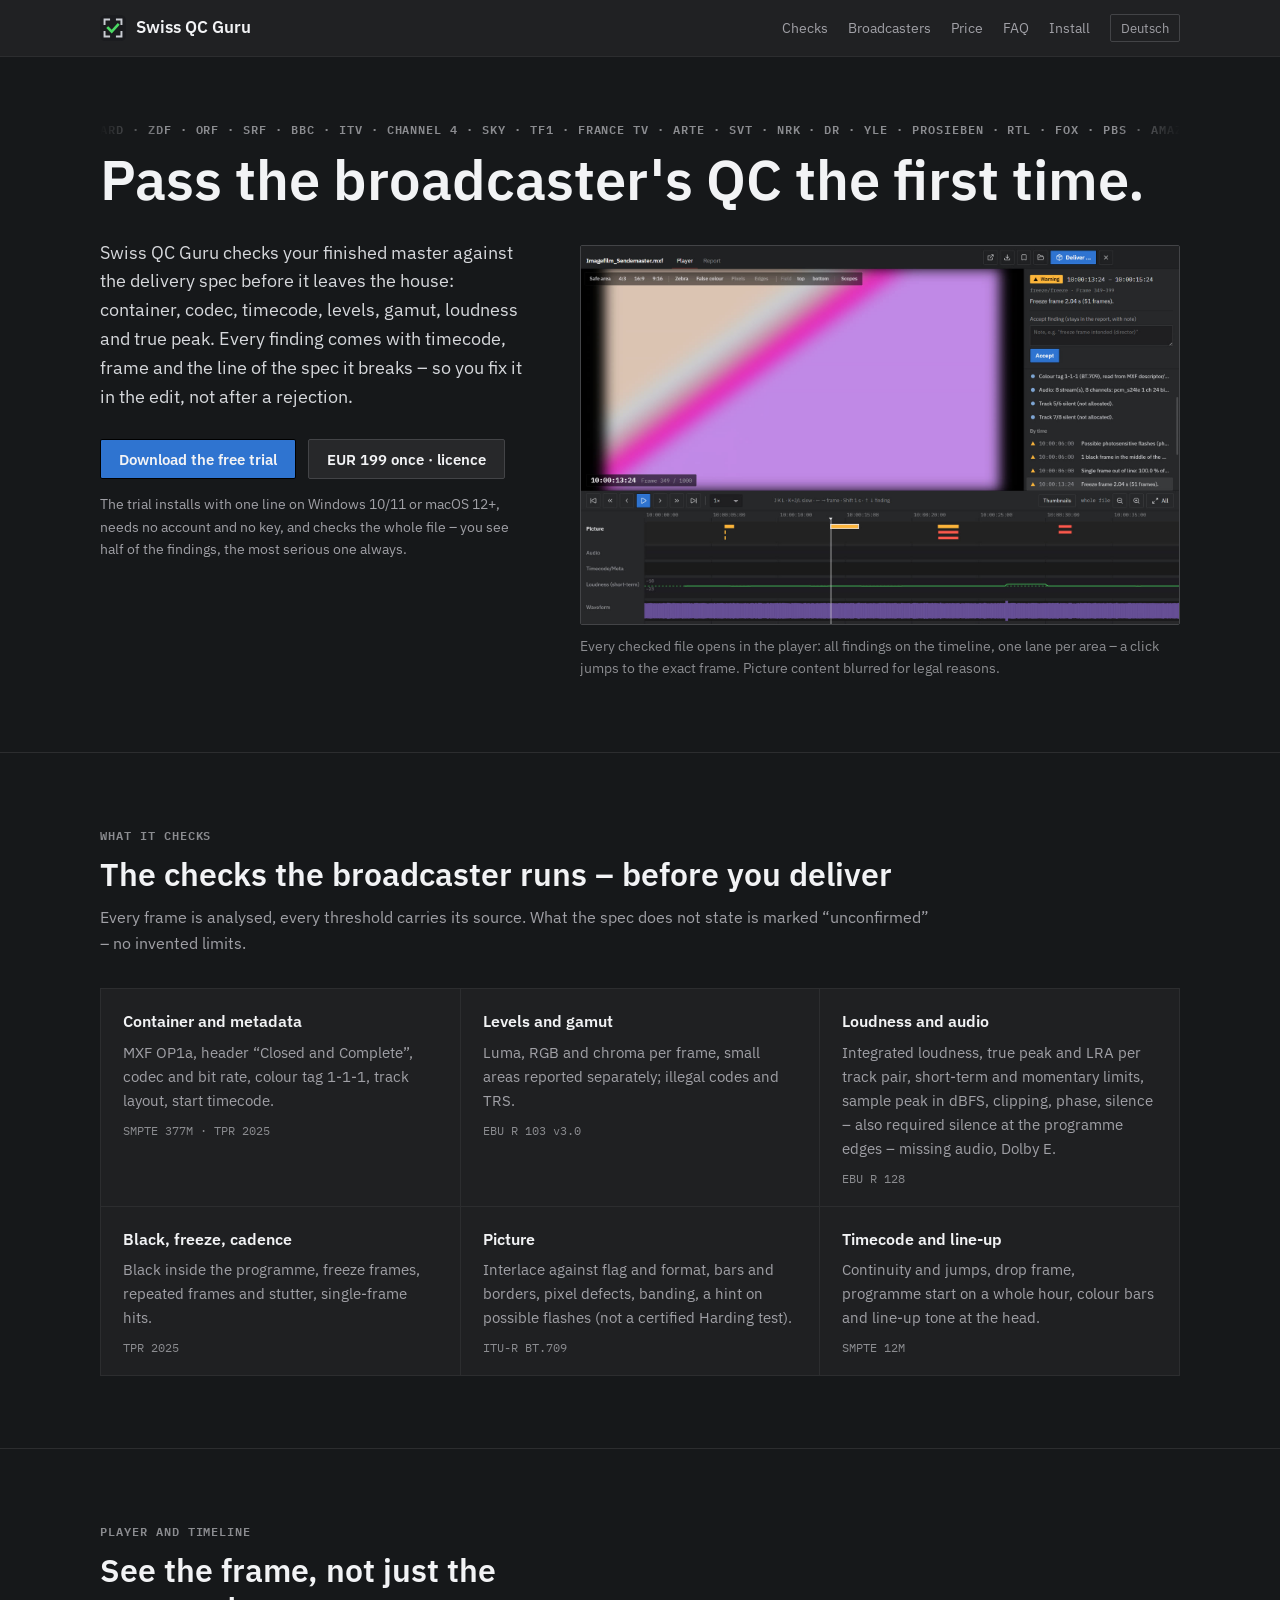
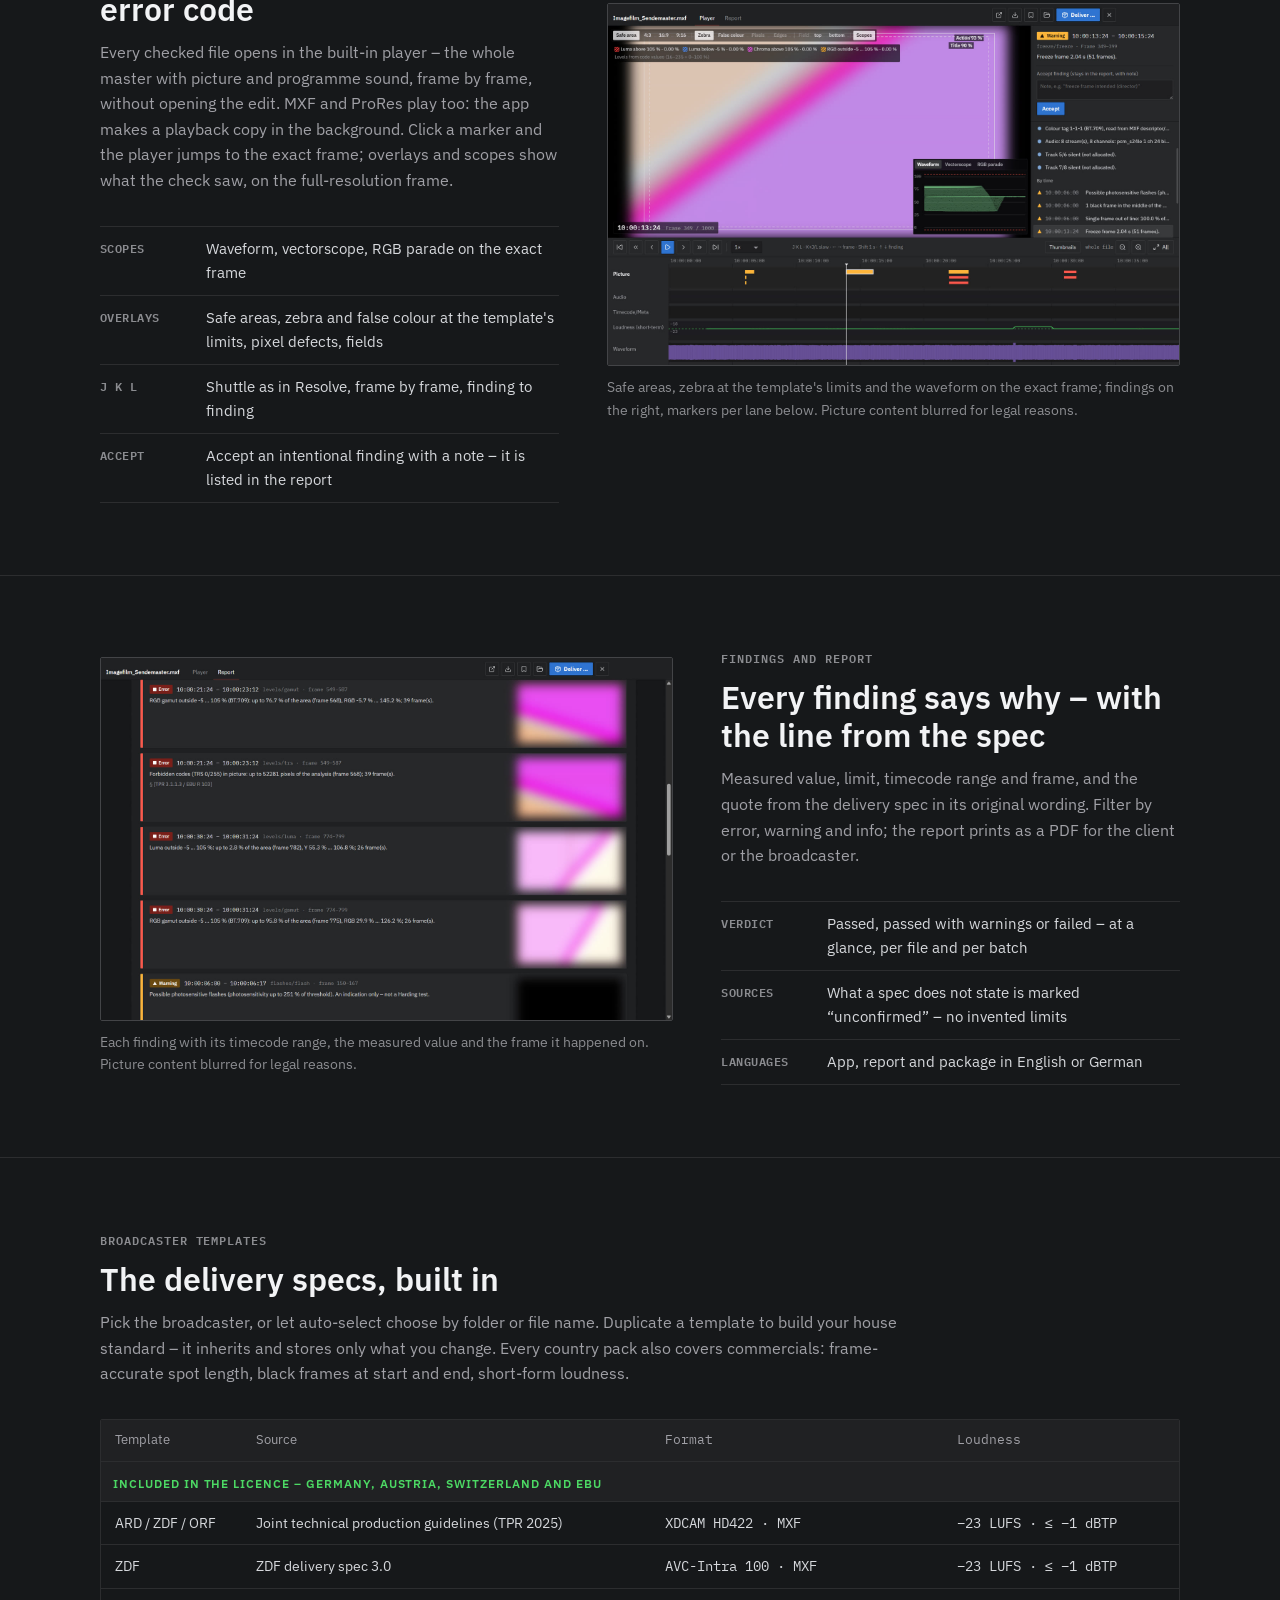
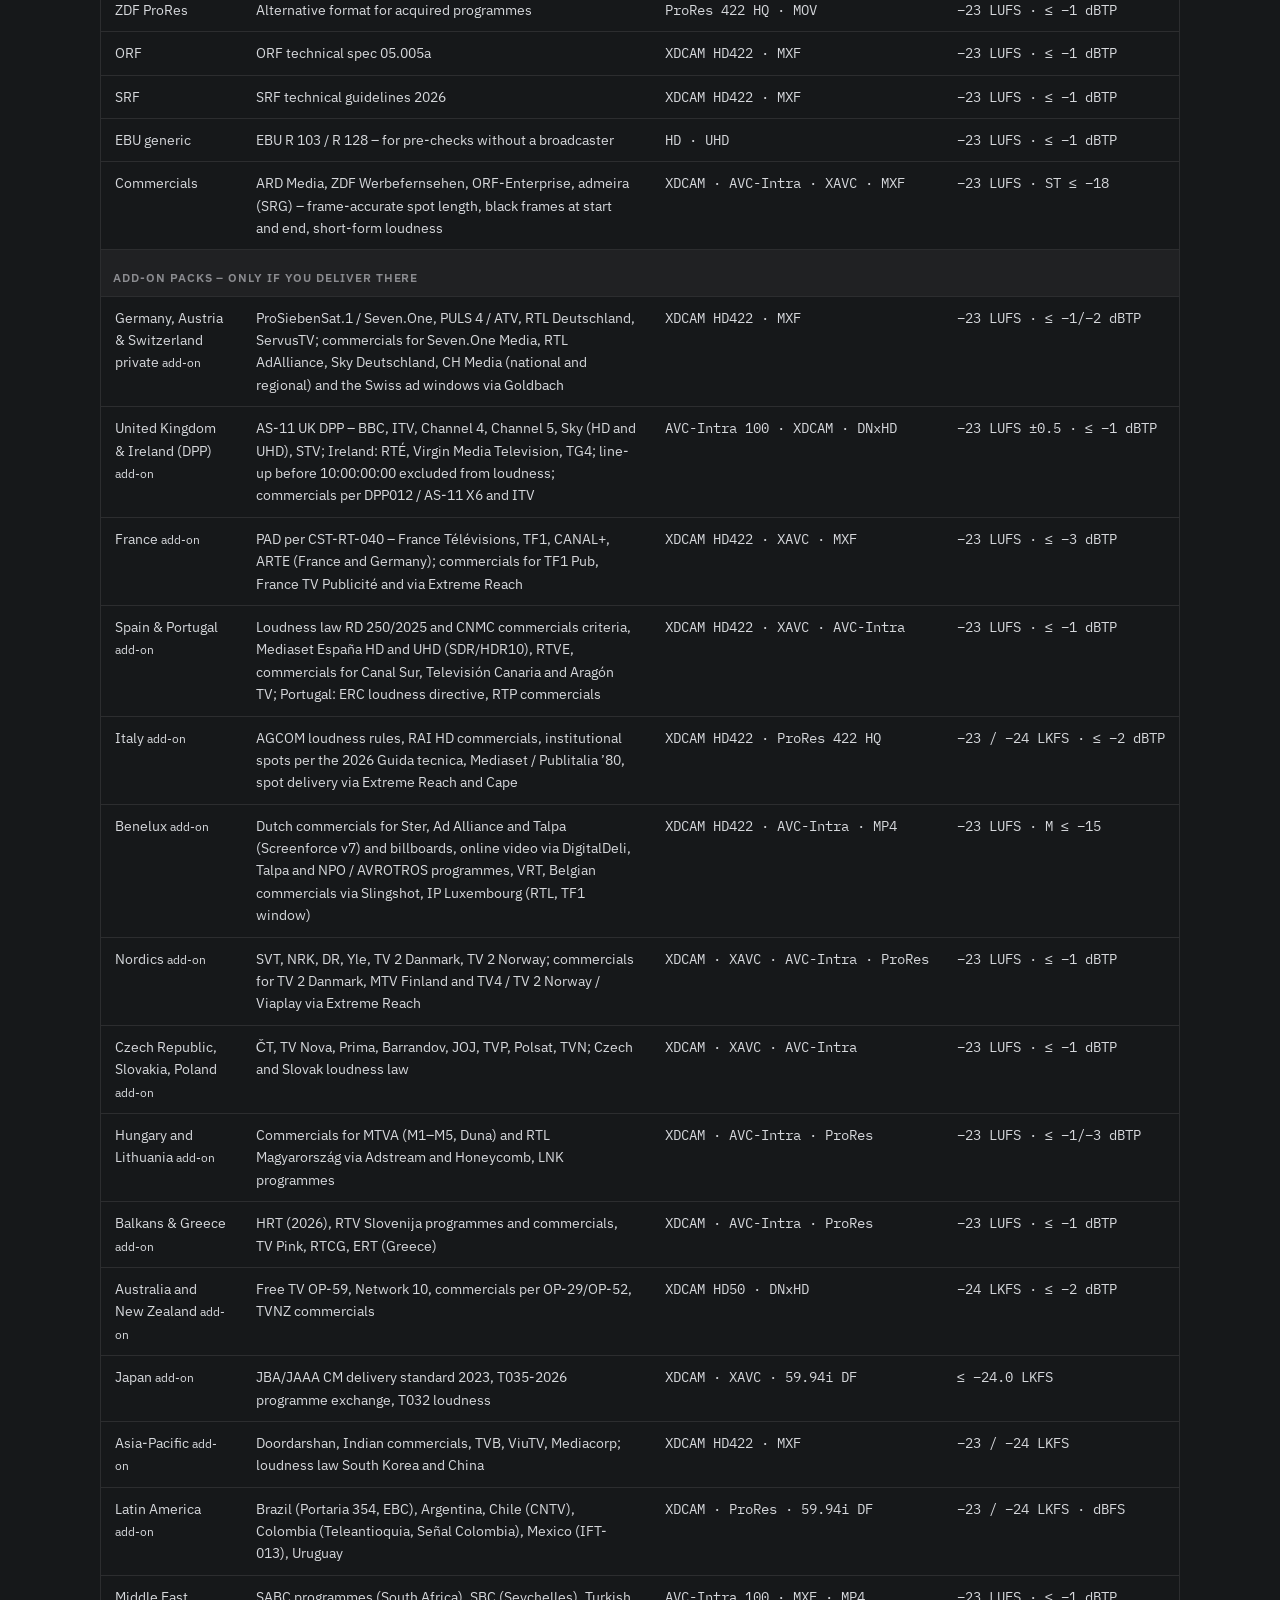
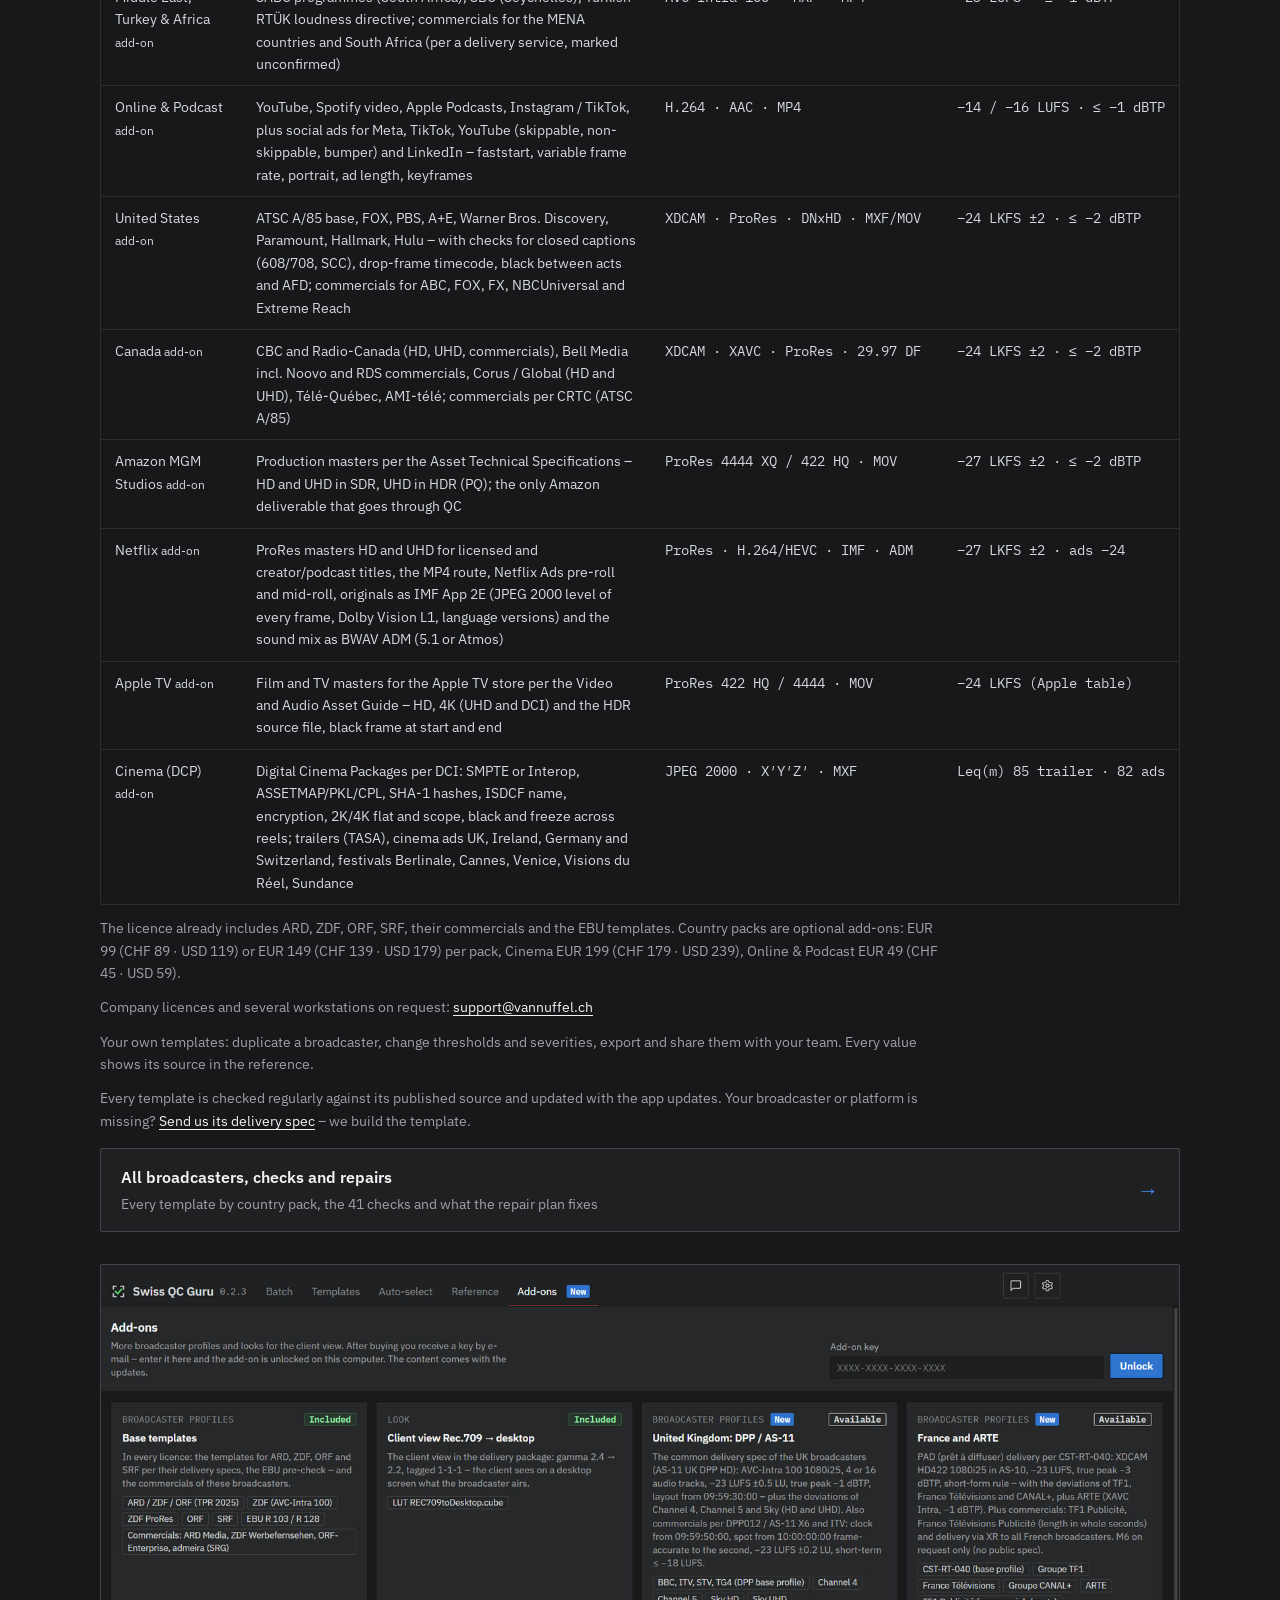
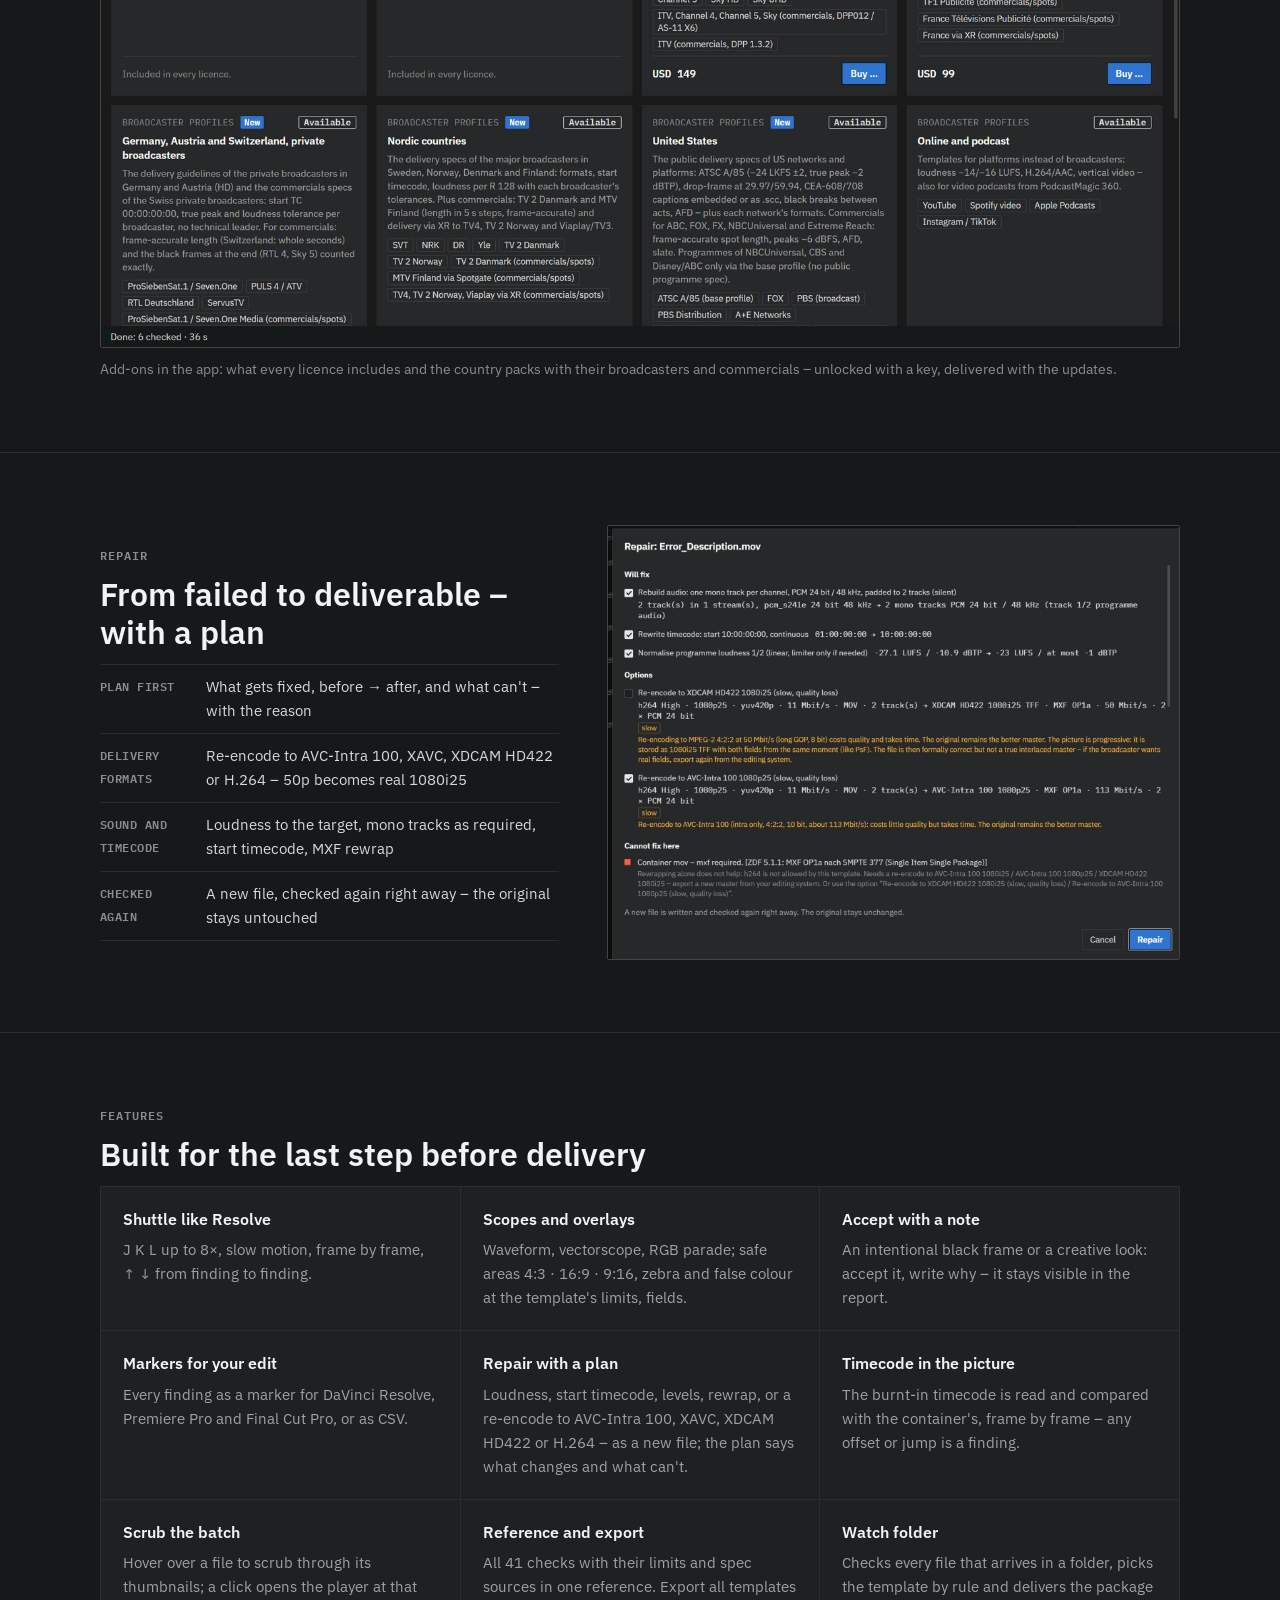
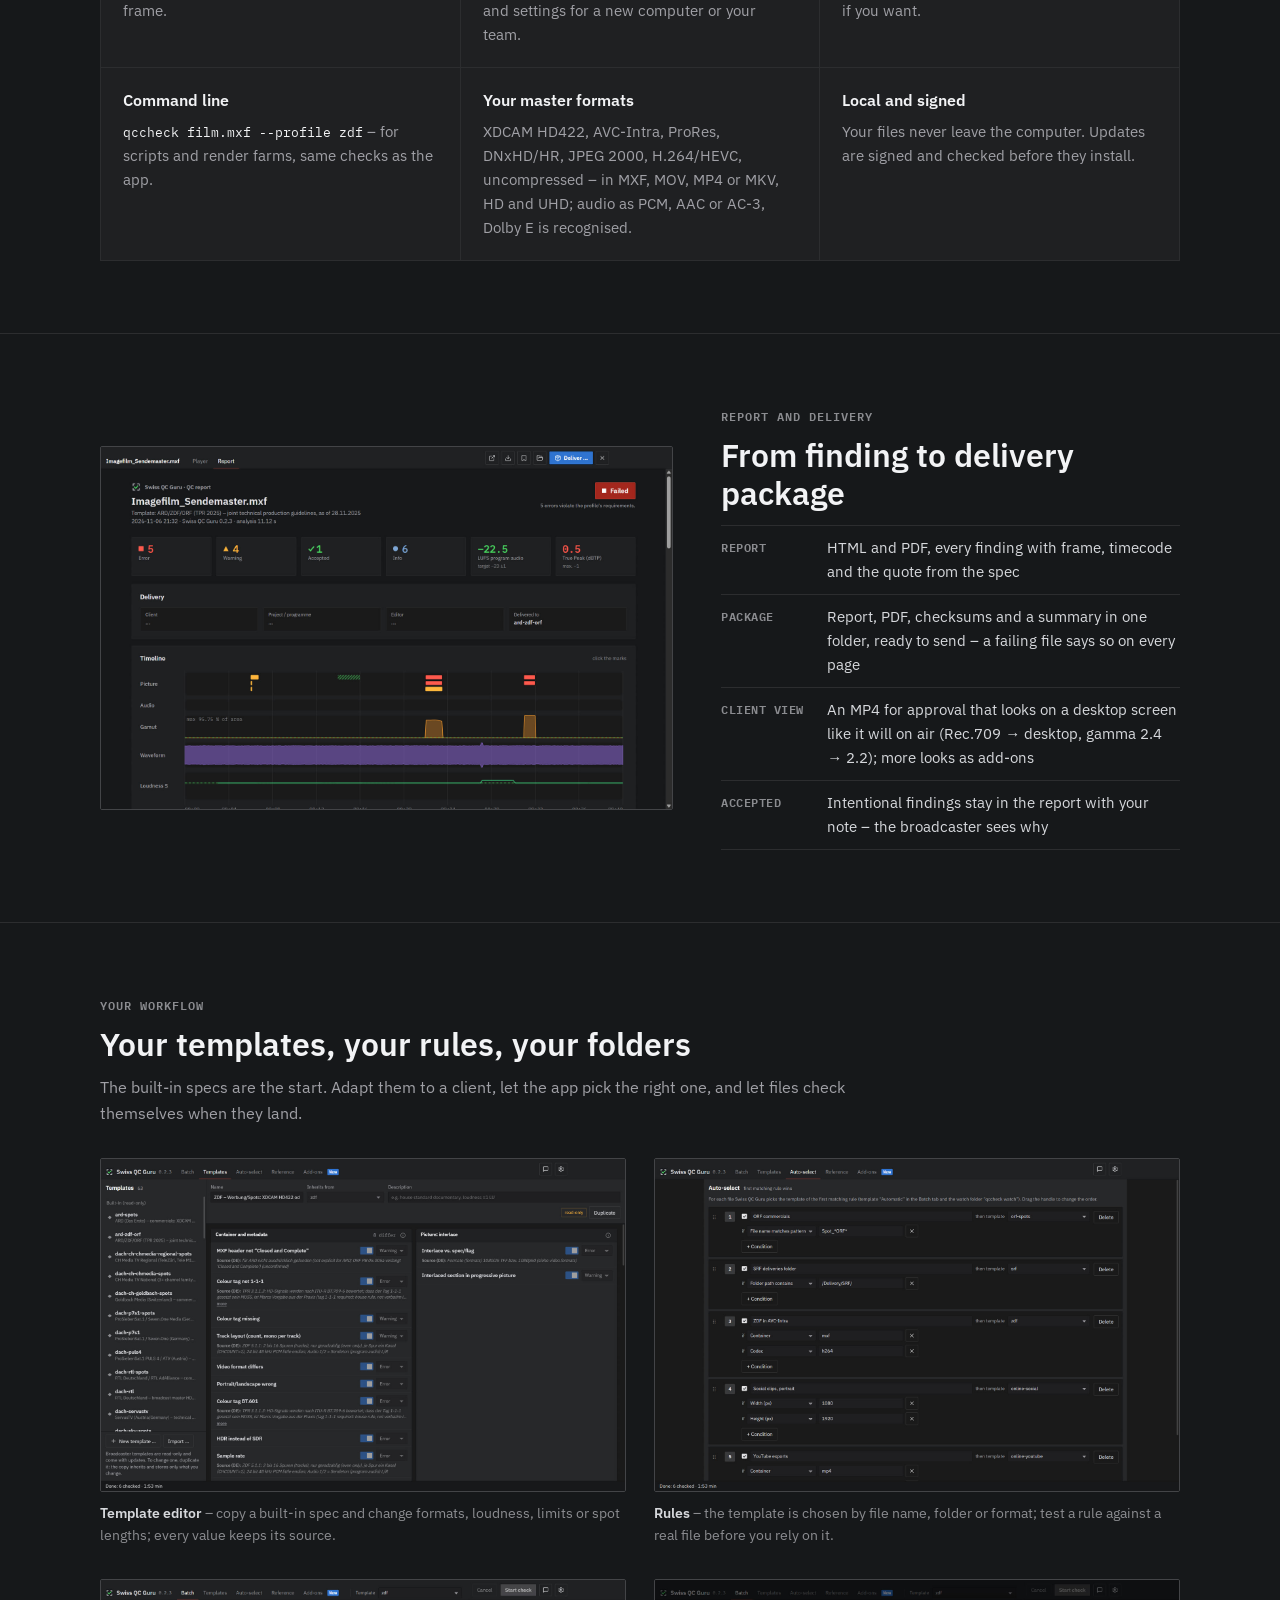
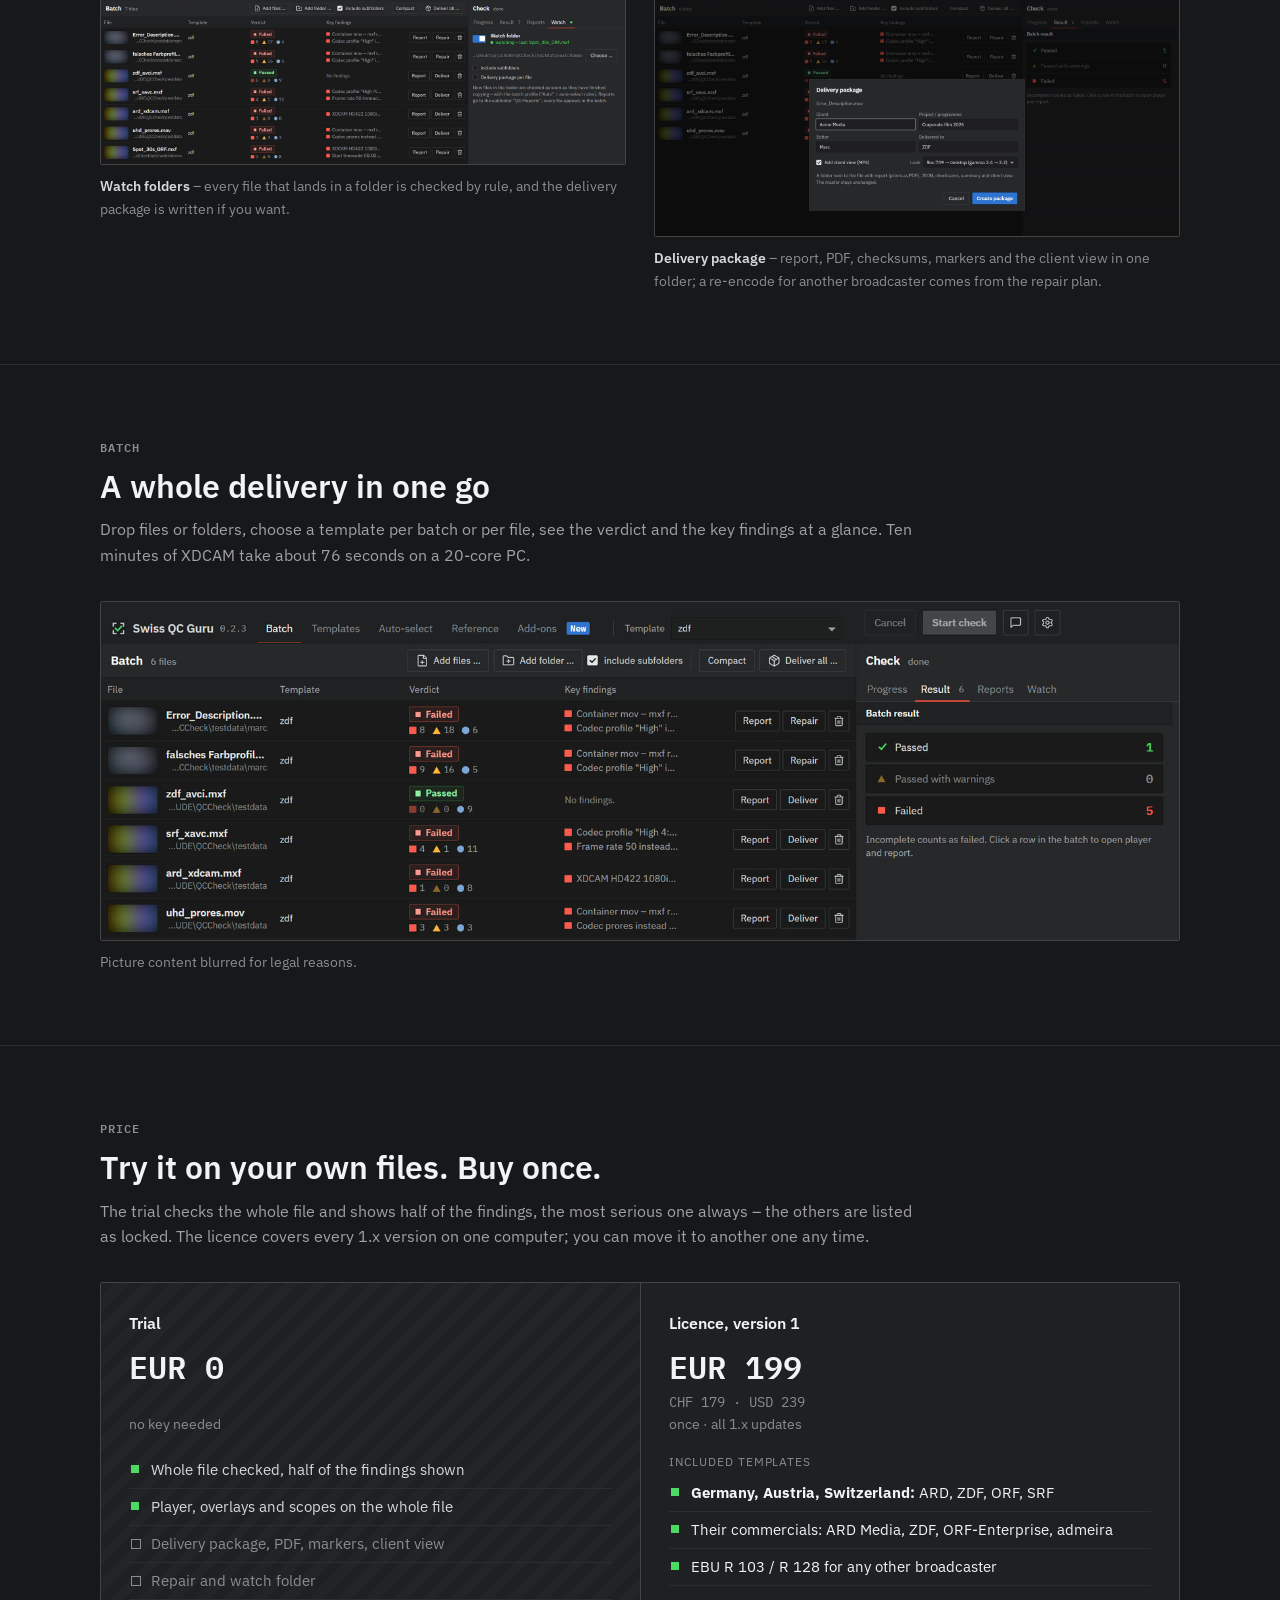
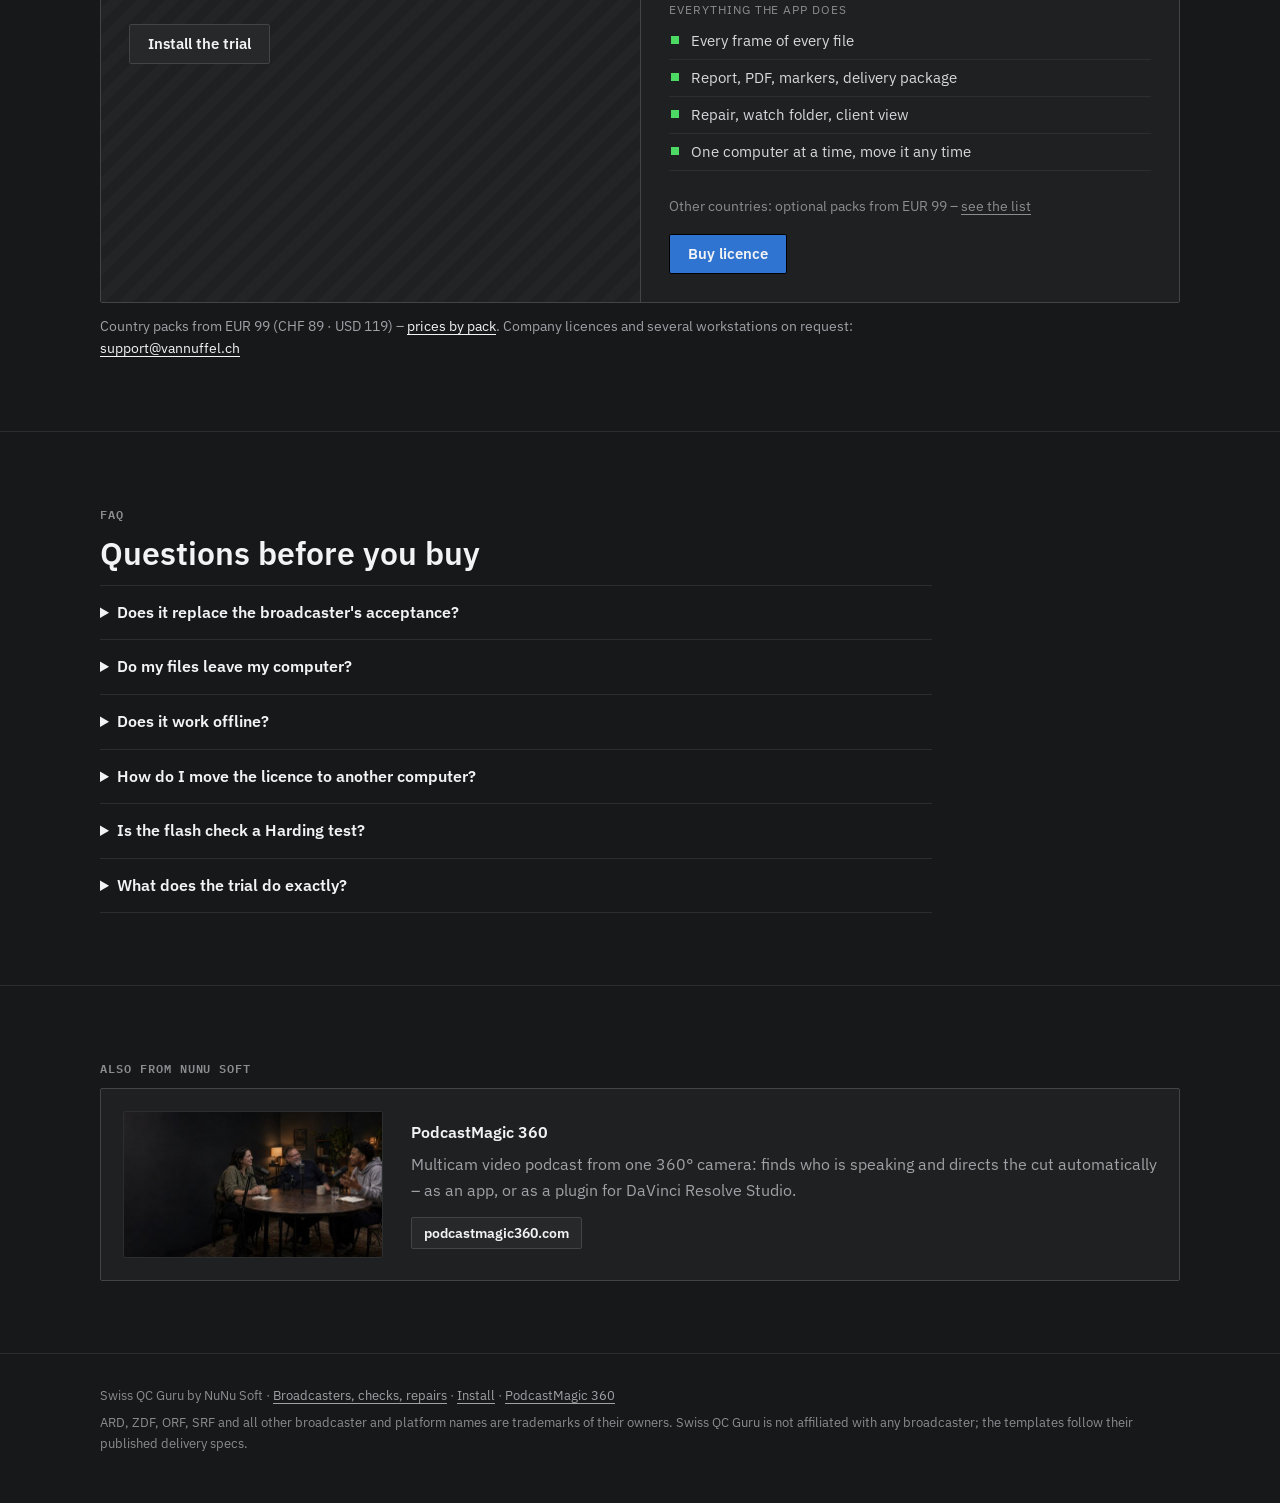
==== index.html @ f68c8827 "Complete vorerst von der Seite; Lizenz zeigt zuerst die inbegriffenen DACH-Vorlagen Co-Authored-By: " ====
<!doctype html>
<html lang="en" data-lang="en">
<head>
<meta charset="utf-8">
<meta name="viewport" content="width=device-width, initial-scale=1, viewport-fit=cover">
<title>Swiss QC Guru – broadcast QC before delivery to the broadcaster</title>
<meta name="description" content="Swiss QC Guru checks your transmission master or commercial against the broadcaster's delivery spec before you deliver – ARD, ZDF, ORF, SRF built in; packs for the UK and Ireland (AS-11 DPP), France, Spain and Portugal, Italy, Benelux, the Nordics, private broadcasters in Germany, Austria and Switzerland, Central and South-East Europe, Greece, the United States, Canada, Latin America, Australia/NZ, Japan, Asia-Pacific, the Middle East, Turkey and Africa, plus Amazon, Netflix, Apple TV and cinema DCPs (trailers, cinema ads, festivals). Every finding with timecode, frame and the line of the spec. Windows and Mac, EUR 199 once.">
<link rel="canonical" href="https://swissqcguru.com/">
<script type="application/ld+json">
{
  "@context": "https://schema.org",
  "@type": "SoftwareApplication",
  "name": "Swiss QC Guru",
  "url": "https://swissqcguru.com/",
  "downloadUrl": "https://swissqcguru.com/install.html",
  "image": "https://swissqcguru.com/img/app-player.jpg",
  "applicationCategory": "MultimediaApplication",
  "operatingSystem": "Windows 10, Windows 11, macOS 12 or later",
  "description": "File-based technical QC of a finished transmission master or commercial against the broadcaster's delivery spec (EBU R 103, EBU R 128, AS-11 UK DPP, CST-RT-040, ATSC A/85): loudness, true peak, levels and gamut, timecode, container and codec, black, freeze frames, flashes, captions. Every finding with timecode, frame and the line of the spec; repair plan and delivery package.",
  "featureList": ["Broadcaster templates for ARD, ZDF, ORF, SRF and EBU", "Country packs: United Kingdom and Ireland, France, Spain and Portugal, Italy, Benelux, Nordics, private broadcasters in Germany, Austria and Switzerland, Czech Republic/Slovakia/Poland, Hungary and Lithuania, Balkans and Greece, United States, Canada, Latin America, Australia and New Zealand, Japan, Asia-Pacific (India, Hong Kong, Singapore, South Korea, China), Middle East, Turkey and Africa", "Momentary loudness limit (400 ms), sample-peak limits in dBFS for specs without LUFS, asymmetric loudness window", "Programme start on a whole hour and drop-frame timecode (Japan), required silence at the programme edges","Cinema pack: Digital Cinema Packages per DCI (SMPTE/Interop, hashes, ISDCF name, encryption, JPEG 2000 of every frame, picture and sound), Leq(m) for trailers (TASA 85) and cinema ads (82), festivals Berlinale, Cannes, Venice, Visions du Réel, Sundance", "Streaming packs: Amazon MGM Studios production masters, Netflix (ProRes masters, MP4, Netflix Ads, IMF App 2E originals with Dolby Vision, BWAV ADM sound mixes for 5.1 and Atmos), Apple TV store (HD, 4K, HDR source with Dolby Vision sidecar)", "Language versions: audio track languages, IMF language CPLs, comparison of language versions in a batch", "5.1 loudness over the whole mix, Dolby Digital dialnorm check", "Online pack: YouTube, Spotify video, Apple Podcasts, Instagram / TikTok and social ads for Meta, TikTok, YouTube and LinkedIn", "Commercial and spot checks with frame-accurate length", "Check one file against several broadcasters at once: measured once, judged per template, result as a matrix with the main reasons; saved template groups; build a repaired version for each broadcaster that failed", "Player with waveform, vectorscope, safe areas and zebra", "Repair plan: loudness, timecode, levels, rewrap, missing colour tag, stereo downmix from 5.1, re-encode to AVC-Intra 100, XAVC, XDCAM HD422 or H.264", "Delivery package with report, PDF, checksums and client view", "Template editor, auto-select rules and watch folders", "Command line for scripts"],
  "inLanguage": ["en", "de"],
  "offers": { "@type": "Offer", "price": "199", "priceCurrency": "EUR", "description": "One-time licence for one computer at a time, all 1.x updates (also CHF 179 or USD 239); free trial without key" },
  "publisher": { "@type": "Organization", "name": "NuNu Soft", "address": { "@type": "PostalAddress", "addressLocality": "Zürich", "addressCountry": "CH" } }
}
</script>
<link rel="alternate" type="text/markdown" href="index.md" title="This page as Markdown">
<link rel="alternate" type="text/markdown" href="llms.txt" title="Swiss QC Guru for language models">
<meta property="og:site_name" content="Swiss QC Guru">
<meta property="og:title" content="Swiss QC Guru – broadcast QC before delivery">
<meta property="og:description" content="Pass the broadcaster's QC the first time: loudness, true peak, levels, gamut, timecode, container – checked against the spec, with timecode and frame.">
<meta property="og:image" content="https://swissqcguru.com/img/app-player.jpg">
<link rel="icon" href="data:image/svg+xml,%3Csvg xmlns='http://www.w3.org/2000/svg' viewBox='0 0 40 40'%3E%3Crect width='40' height='40' rx='8' fill='%231b1c1f'/%3E%3Cg fill='none' stroke='%23c9ccd2' stroke-width='3'%3E%3Cpath d='M7 14V7h7M26 7h7v7M33 26v7h-7M14 33H7v-7'/%3E%3C/g%3E%3Cpath d='M12.5 20 18 25.5 27.5 15' fill='none' stroke='%234cd964' stroke-width='4'/%3E%3C/svg%3E">
<link rel="preload" href="fonts/IBMPlexSans-Var-latin.woff2" as="font" type="font/woff2" crossorigin>
<link rel="stylesheet" href="guru.css?v=14">
</head>
<body>

<header class="top">
  <div class="wrap">
    <a class="brand" href="#top">
      <svg viewBox="0 0 40 40" aria-hidden="true"><rect width="40" height="40" rx="8" fill="#1b1c1f"/><g fill="none" stroke="#c9ccd2" stroke-width="3" stroke-linecap="square"><path d="M7 14V7h7"/><path d="M26 7h7v7"/><path d="M33 26v7h-7"/><path d="M14 33H7v-7"/></g><path d="M12.5 20 18 25.5 27.5 15" fill="none" stroke="#4cd964" stroke-width="4" stroke-linecap="square"/></svg>
      Swiss QC Guru
    </a>
    <nav aria-label="On this page">
      <a class="hide-s" href="#checks"><span lang="en">Checks</span><span lang="de">Prüfungen</span></a>
      <a class="m" href="broadcasters.html"><span lang="en">Broadcasters</span><span lang="de">Sender</span></a>
      <a href="#price"><span lang="en">Price</span><span lang="de">Preis</span></a>
      <a class="hide-s" href="#faq">FAQ</a>
      <a class="m" href="install.html"><span lang="en">Install</span><span lang="de">Installieren</span></a>
      <button class="lang-switch" type="button" data-lang-switch>Deutsch</button>
    </nav>
  </div>
</header>

<main id="top">

<section class="hero">
  <div class="wrap hero-head">
    <p class="eyebrow hero-senders"><span class="ticker"><span class="ticker-run">ARD · ZDF · ORF · SRF · BBC · ITV · Channel 4 · Sky · TF1 · France TV · ARTE · SVT · NRK · DR · Yle · ProSieben · RTL · FOX · PBS · Amazon · Netflix · Apple TV · Netflix IMF · Cinema DCP · ČT · TVP · HRT · Network 10 · TVNZ · Japan · TVB · Doordarshan · EBC · RTVE · RAI · NPO · VRT · RTÉ · CBC · SABC · </span><span class="ticker-run" aria-hidden="true">ARD · ZDF · ORF · SRF · BBC · ITV · Channel 4 · Sky · TF1 · France TV · ARTE · SVT · NRK · DR · Yle · ProSieben · RTL · FOX · PBS · Amazon · Netflix · Apple TV · Netflix IMF · Cinema DCP · ČT · TVP · HRT · Network 10 · TVNZ · Japan · TVB · Doordarshan · EBC · RTVE · RAI · NPO · VRT · RTÉ · CBC · SABC · </span></span></p>
    <h1><span lang="en">Pass the broadcaster's QC the first time.</span><span lang="de">Durch die Sender-QC beim ersten Mal.</span></h1>
  </div>
  <div class="wrap hero-grid hero-player">
    <div class="hero-text">
      <p class="lead">
        <span lang="en">Swiss QC Guru checks your finished master against the delivery spec before it leaves the house: container, codec, timecode, levels, gamut, loudness and true peak. Every finding comes with timecode, frame and the line of the spec it breaks – so you fix it in the edit, not after a rejection.</span>
        <span lang="de">Swiss QC Guru prüft den fertigen Sendemaster gegen das Pflichtenheft, bevor er das Haus verlässt: Container, Codec, Timecode, Pegel, Gamut, Lautheit und True Peak. Jeder Befund kommt mit Timecode, Bild und der Stelle im Pflichtenheft – Sie korrigieren im Schnitt, nicht nach einer Rückweisung.</span>
      </p>
      <div class="actions">
        <a class="btn go" href="install.html"><span lang="en">Download the free trial</span><span lang="de">Kostenlose Demo laden</span></a>
        <a class="btn" href="#price"><span lang="en">EUR 199 once · licence</span><span lang="de">EUR 199 einmalig · Lizenz</span></a>
      </div>
      <p class="trial-note"><span lang="en">The trial installs with one line on Windows 10/11 or macOS 12+, needs no account and no key, and checks the whole file – you see half of the findings, the most serious one always.</span><span lang="de">Die Demo installiert sich mit einer Zeile unter Windows 10/11 oder macOS 12+, braucht kein Konto und keinen Schlüssel und prüft die ganze Datei – Sie sehen die Hälfte der Befunde, den schwersten immer.</span></p>
    </div>
    <figure class="hero-shot">
      <img class="shot" src="img/app-player.jpg?v=2" width="1600" height="1012" fetchpriority="high" alt="The player with all findings of a file: the open finding with its timecode range on the right, every finding listed by time below it, and the timeline with markers per lane for picture, audio and timecode, loudness and waveform">
      <figcaption class="shot-cap"><span lang="en">Every checked file opens in the player: all findings on the timeline, one lane per area – a click jumps to the exact frame. Picture content blurred for legal reasons.</span><span lang="de">Jede geprüfte Datei öffnet sich im Player: alle Befunde auf der Zeitleiste, eine Spur je Bereich – ein Klick springt aufs genaue Bild. Bildinhalt aus rechtlichen Gründen unkenntlich gemacht.</span></figcaption>
    </figure>
  </div>
</section>

<section id="checks">
  <div class="wrap">
    <p class="eyebrow"><span lang="en">What it checks</span><span lang="de">Was geprüft wird</span></p>
    <h2><span lang="en">The checks the broadcaster runs – before you deliver</span><span lang="de">Die Prüfungen des Senders – vor der Abgabe</span></h2>
    <p class="sub"><span lang="en">Every frame is analysed, every threshold carries its source. What the spec does not state is marked “unconfirmed” – no invented limits.</span><span lang="de">Jedes Bild wird analysiert, jede Schwelle trägt ihre Quelle. Was das Pflichtenheft nicht nennt, ist als „unbestätigt“ markiert – keine erfundenen Grenzwerte.</span></p>
    <div class="grid">
      <div class="cell"><h3><span lang="en">Container and metadata</span><span lang="de">Container und Metadaten</span></h3><p><span lang="en">MXF OP1a, header “Closed and Complete”, codec and bit rate, colour tag 1-1-1, track layout, start timecode.</span><span lang="de">MXF OP1a, Header „Closed and Complete“, Codec und Bitrate, Farbtag 1-1-1, Spurbelegung, Start-Timecode.</span></p><span class="std">SMPTE 377M · TPR 2025</span></div>
      <div class="cell"><h3><span lang="en">Levels and gamut</span><span lang="de">Pegel und Gamut</span></h3><p><span lang="en">Luma, RGB and chroma per frame, small areas reported separately; illegal codes and TRS.</span><span lang="de">Luma, RGB und Chroma je Bild, kleine Flächen getrennt gemeldet; verbotene Codes und TRS.</span></p><span class="std">EBU R 103 v3.0</span></div>
      <div class="cell"><h3><span lang="en">Loudness and audio</span><span lang="de">Lautheit und Ton</span></h3><p><span lang="en">Integrated loudness, true peak and LRA per track pair, short-term and momentary limits, sample peak in dBFS, clipping, phase, silence – also required silence at the programme edges – missing audio, Dolby E.</span><span lang="de">Integrierte Lautheit, True Peak und LRA je Spurpaar, Grenzen für Short-Term und Momentary, Sample-Peak in dBFS, Clipping, Phase, Stille – auch verlangte Stille am Programmrand –, fehlender Ton, Dolby E.</span></p><span class="std">EBU R 128</span></div>
      <div class="cell"><h3><span lang="en">Black, freeze, cadence</span><span lang="de">Schwarz, Standbild, Kadenz</span></h3><p><span lang="en">Black inside the programme, freeze frames, repeated frames and stutter, single-frame hits.</span><span lang="de">Schwarz im Programm, Standbilder, doppelte Bilder und Ruckeln, Einzelbild-Treffer.</span></p><span class="std">TPR 2025</span></div>
      <div class="cell"><h3><span lang="en">Picture</span><span lang="de">Bild</span></h3><p><span lang="en">Interlace against flag and format, bars and borders, pixel defects, banding, a hint on possible flashes (not a certified Harding test).</span><span lang="de">Halbbilder gegen Markierung und Format, Balken und Ränder, Pixelfehler, Banding, ein Hinweis auf mögliche Blitze (kein zertifizierter Harding-Test).</span></p><span class="std">ITU-R BT.709</span></div>
      <div class="cell"><h3><span lang="en">Timecode and line-up</span><span lang="de">Timecode und Vorspann</span></h3><p><span lang="en">Continuity and jumps, drop frame, programme start on a whole hour, colour bars and line-up tone at the head.</span><span lang="de">Kontinuität und Sprünge, Drop-Frame, Programmbeginn auf voller Stunde, Farbbalken und Messton am Anfang.</span></p><span class="std">SMPTE 12M</span></div>
    </div>
  </div>
</section>

<section id="player">
  <div class="wrap split">
    <div>
      <p class="eyebrow"><span lang="en">Player and timeline</span><span lang="de">Player und Zeitleiste</span></p>
      <h2><span lang="en">See the frame, not just the error code</span><span lang="de">Das Bild sehen, nicht nur die Fehlermeldung</span></h2>
      <p class="sub"><span lang="en">Every checked file opens in the built-in player – the whole master with picture and programme sound, frame by frame, without opening the edit. MXF and ProRes play too: the app makes a playback copy in the background. Click a marker and the player jumps to the exact frame; overlays and scopes show what the check saw, on the full-resolution frame.</span><span lang="de">Jede geprüfte Datei öffnet sich im eingebauten Player – der ganze Master mit Bild und Sendeton, Bild für Bild, ohne den Schnitt zu öffnen. Auch MXF und ProRes: die App legt im Hintergrund eine Abspielfassung an. Klick auf eine Marke, und der Player springt aufs genaue Bild; Einblendungen und Scopes zeigen, was die Prüfung gesehen hat, am Bild in voller Auflösung.</span></p>
      <ul class="list">
        <li><b><span lang="en">Scopes</span><span lang="de">Scopes</span></b><span><span lang="en">Waveform, vectorscope, RGB parade on the exact frame</span><span lang="de">Waveform, Vektorskop, RGB-Parade am genauen Bild</span></span></li>
        <li><b><span lang="en">Overlays</span><span lang="de">Overlays</span></b><span><span lang="en">Safe areas, zebra and false colour at the template's limits, pixel defects, fields</span><span lang="de">Safe Areas, Zebra und Falschfarben an den Grenzen der Vorlage, Pixelfehler, Halbbilder</span></span></li>
        <li><b>J K L</b><span><span lang="en">Shuttle as in Resolve, frame by frame, finding to finding</span><span lang="de">Shuttle wie in Resolve, Bild für Bild, von Befund zu Befund</span></span></li>
        <li><b><span lang="en">Accept</span><span lang="de">Akzeptieren</span></b><span><span lang="en">Accept an intentional finding with a note – it is listed in the report</span><span lang="de">Einen gewollten Befund mit Notiz akzeptieren – er steht im Bericht</span></span></li>
      </ul>
    </div>
    <figure>
      <img class="shot" src="img/app-scopes.jpg?v=2" width="1600" height="1012" loading="lazy" alt="Player with safe areas, zebra and waveform scope over the picture, the freeze-frame finding on the right and the timeline below with single markers for the black frame, the freeze, gamut and luma">
      <figcaption class="shot-cap"><span lang="en">Safe areas, zebra at the template's limits and the waveform on the exact frame; findings on the right, markers per lane below. Picture content blurred for legal reasons.</span><span lang="de">Safe Areas, Zebra an den Grenzen der Vorlage und die Waveform am genauen Bild; Befunde rechts, Marken je Spur darunter. Bildinhalt aus rechtlichen Gründen unkenntlich gemacht.</span></figcaption>
    </figure>
  </div>
</section>

<section id="findings">
  <div class="wrap split flip">
    <figure>
      <img class="shot" src="img/app-findings.jpg?v=2" width="1600" height="1012" loading="lazy" alt="Findings in the QC report, each with severity, timecode range, check, frame numbers, the measured value and the frame it happened on">
      <figcaption class="shot-cap"><span lang="en">Each finding with its timecode range, the measured value and the frame it happened on. Picture content blurred for legal reasons.</span><span lang="de">Jeder Befund mit Timecode-Bereich, gemessenem Wert und dem Bild, an dem er auftritt. Bildinhalt aus rechtlichen Gründen unkenntlich gemacht.</span></figcaption>
    </figure>
    <div>
      <p class="eyebrow"><span lang="en">Findings and report</span><span lang="de">Befunde und Bericht</span></p>
      <h2><span lang="en">Every finding says why – with the line from the spec</span><span lang="de">Jeder Befund sagt warum – mit der Stelle im Pflichtenheft</span></h2>
      <p class="sub"><span lang="en">Measured value, limit, timecode range and frame, and the quote from the delivery spec in its original wording. Filter by error, warning and info; the report prints as a PDF for the client or the broadcaster.</span><span lang="de">Messwert, Grenze, Timecode-Bereich und Bild, dazu das Zitat aus dem Pflichtenheft im Wortlaut. Nach Fehler, Warnung und Info filtern; der Bericht druckt als PDF für Kunde oder Sender.</span></p>
      <ul class="list">
        <li><b><span lang="en">Verdict</span><span lang="de">Urteil</span></b><span><span lang="en">Passed, passed with warnings or failed – at a glance, per file and per batch</span><span lang="de">Bestanden, mit Warnungen oder durchgefallen – auf einen Blick, je Datei und je Stapel</span></span></li>
        <li><b><span lang="en">Sources</span><span lang="de">Quellen</span></b><span><span lang="en">What a spec does not state is marked “unconfirmed” – no invented limits</span><span lang="de">Was ein Pflichtenheft nicht nennt, steht als „unbestätigt“ – keine erfundenen Grenzwerte</span></span></li>
        <li><b><span lang="en">Languages</span><span lang="de">Sprachen</span></b><span><span lang="en">App, report and package in English or German</span><span lang="de">App, Bericht und Paket auf Englisch oder Deutsch</span></span></li>
      </ul>
    </div>
  </div>
</section>

<section id="profiles">
  <div class="wrap">
    <p class="eyebrow"><span lang="en">Broadcaster templates</span><span lang="de">Sender-Vorlagen</span></p>
    <h2><span lang="en">The delivery specs, built in</span><span lang="de">Die Pflichtenhefte, eingebaut</span></h2>
    <p class="sub"><span lang="en">Pick the broadcaster, or let auto-select choose by folder or file name. Duplicate a template to build your house standard – it inherits and stores only what you change. Every country pack also covers commercials: frame-accurate spot length, black frames at start and end, short-form loudness.</span><span lang="de">Sender wählen oder die Auto-Auswahl nach Ordner oder Dateiname entscheiden lassen. Eine Vorlage duplizieren ergibt den Hausstandard – sie erbt und speichert nur, was Sie ändern. Jedes Länderpaket deckt auch Werbung ab: Spotlänge framegenau, Schwarzbilder am Anfang und Ende, Kurzform-Lautheit.</span></p>
    <div class="table-wrap">
      <table>
        <thead><tr><th><span lang="en">Template</span><span lang="de">Vorlage</span></th><th><span lang="en">Source</span><span lang="de">Quelle</span></th><th class="mono"><span lang="en">Format</span><span lang="de">Format</span></th><th class="mono"><span lang="en">Loudness</span><span lang="de">Lautheit</span></th></tr></thead>
        <tbody>
          <tr class="group inc"><th colspan="4"><span lang="en">Included in the licence – Germany, Austria, Switzerland and EBU</span><span lang="de">In der Lizenz inbegriffen – Deutschland, Österreich, Schweiz und EBU</span></th></tr>
          <tr><td>ARD / ZDF / ORF</td><td><span lang="en">Joint technical production guidelines (TPR 2025)</span><span lang="de">Gemeinsame Technische Produktionsrichtlinien (TPR 2025)</span></td><td class="mono">XDCAM HD422 · MXF</td><td class="mono">−23 LUFS · ≤ −1 dBTP</td></tr>
          <tr><td>ZDF</td><td><span lang="en">ZDF delivery spec 3.0</span><span lang="de">ZDF-Pflichtenheft 3.0</span></td><td class="mono">AVC-Intra 100 · MXF</td><td class="mono">−23 LUFS · ≤ −1 dBTP</td></tr>
          <tr><td>ZDF ProRes</td><td><span lang="en">Alternative format for acquired programmes</span><span lang="de">Alternativformat für Kaufproduktionen</span></td><td class="mono">ProRes 422 HQ · MOV</td><td class="mono">−23 LUFS · ≤ −1 dBTP</td></tr>
          <tr><td>ORF</td><td><span lang="en">ORF technical spec 05.005a</span><span lang="de">ORF Technische Richtlinie 05.005a</span></td><td class="mono">XDCAM HD422 · MXF</td><td class="mono">−23 LUFS · ≤ −1 dBTP</td></tr>
          <tr><td>SRF</td><td><span lang="en">SRF technical guidelines 2026</span><span lang="de">SRF Technische Richtlinien 2026</span></td><td class="mono">XDCAM HD422 · MXF</td><td class="mono">−23 LUFS · ≤ −1 dBTP</td></tr>
          <tr><td>EBU generic</td><td><span lang="en">EBU R 103 / R 128 – for pre-checks without a broadcaster</span><span lang="de">EBU R 103 / R 128 – Vorprüfung ohne Sender</span></td><td class="mono">HD · UHD</td><td class="mono">−23 LUFS · ≤ −1 dBTP</td></tr>
          <tr><td><span lang="en">Commercials</span><span lang="de">Werbung</span></td><td><span lang="en">ARD Media, ZDF Werbefernsehen, ORF-Enterprise, admeira (SRG) – frame-accurate spot length, black frames at start and end, short-form loudness</span><span lang="de">ARD Media, ZDF Werbefernsehen, ORF-Enterprise, admeira (SRG) – Spotlänge framegenau, Schwarzbilder am Anfang und Ende, Kurzform-Lautheit</span></td><td class="mono">XDCAM · AVC-Intra · XAVC · MXF</td><td class="mono">−23 LUFS · ST ≤ −18</td></tr>
          <tr class="group"><th colspan="4"><span lang="en">Add-on packs – only if you deliver there</span><span lang="de">Zusatzpakete – nur wenn Sie dorthin liefern</span></th></tr>
          <tr><td><span lang="en">Germany, Austria &amp; Switzerland private <small>add-on</small></span><span lang="de">Deutschland, Österreich &amp; Schweiz privat <small>Zusatz</small></span></td><td><span lang="en">ProSiebenSat.1 / Seven.One, PULS 4 / ATV, RTL Deutschland, ServusTV; commercials for Seven.One Media, RTL AdAlliance, Sky Deutschland, CH Media (national and regional) and the Swiss ad windows via Goldbach</span><span lang="de">ProSiebenSat.1 / Seven.One, PULS 4 / ATV, RTL Deutschland, ServusTV; Werbung für Seven.One Media, RTL AdAlliance, Sky Deutschland, CH Media (national und regional) und die Schweizer Werbefenster über Goldbach</span></td><td class="mono">XDCAM HD422 · MXF</td><td class="mono">−23 LUFS · ≤ −1/−2 dBTP</td></tr>
          <tr><td><span lang="en">United Kingdom &amp; Ireland (DPP) <small>add-on</small></span><span lang="de">Grossbritannien und Irland (DPP) <small>Zusatz</small></span></td><td><span lang="en">AS-11 UK DPP – BBC, ITV, Channel 4, Channel 5, Sky (HD and UHD), STV; Ireland: RTÉ, Virgin Media Television, TG4; line-up before 10:00:00:00 excluded from loudness; commercials per DPP012 / AS-11 X6 and ITV</span><span lang="de">AS-11 UK DPP – BBC, ITV, Channel 4, Channel 5, Sky (HD und UHD), STV; Irland: RTÉ, Virgin Media Television, TG4; Vorlauf vor 10:00:00:00 aus der Lautheit ausgenommen; Werbung nach DPP012 / AS-11 X6 und ITV</span></td><td class="mono">AVC-Intra 100 · XDCAM · DNxHD</td><td class="mono">−23 LUFS ±0.5 · ≤ −1 dBTP</td></tr>
          <tr><td><span lang="en">France <small>add-on</small></span><span lang="de">Frankreich <small>Zusatz</small></span></td><td><span lang="en">PAD per CST-RT-040 – France Télévisions, TF1, CANAL+, ARTE (France and Germany); commercials for TF1 Pub, France TV Publicité and via Extreme Reach</span><span lang="de">PAD nach CST-RT-040 – France Télévisions, TF1, CANAL+, ARTE (Frankreich und Deutschland); Werbung für TF1 Pub, France TV Publicité und über Extreme Reach</span></td><td class="mono">XDCAM HD422 · XAVC · MXF</td><td class="mono">−23 LUFS · ≤ −3 dBTP</td></tr>
          <tr><td><span lang="en">Spain &amp; Portugal <small>add-on</small></span><span lang="de">Spanien und Portugal <small>Zusatz</small></span></td><td><span lang="en">Loudness law RD 250/2025 and CNMC commercials criteria, Mediaset España HD and UHD (SDR/HDR10), RTVE, commercials for Canal Sur, Televisión Canaria and Aragón TV; Portugal: ERC loudness directive, RTP commercials</span><span lang="de">Lautheitsgesetz RD 250/2025 und CNMC-Kriterien für Werbung, Mediaset España HD und UHD (SDR/HDR10), RTVE, Werbung für Canal Sur, Televisión Canaria und Aragón TV; Portugal: ERC-Lautheitsdirektive, RTP-Werbung</span></td><td class="mono">XDCAM HD422 · XAVC · AVC-Intra</td><td class="mono">−23 LUFS · ≤ −1 dBTP</td></tr>
          <tr><td><span lang="en">Italy <small>add-on</small></span><span lang="de">Italien <small>Zusatz</small></span></td><td><span lang="en">AGCOM loudness rules, RAI HD commercials, institutional spots per the 2026 Guida tecnica, Mediaset / Publitalia ’80, spot delivery via Extreme Reach and Cape</span><span lang="de">AGCOM-Lautheitsregeln, RAI-Werbung HD, institutionelle Spots nach der Guida tecnica 2026, Mediaset / Publitalia ’80, Spot-Anlieferung über Extreme Reach und Cape</span></td><td class="mono">XDCAM HD422 · ProRes 422 HQ</td><td class="mono">−23 / −24 LKFS · ≤ −2 dBTP</td></tr>
          <tr><td><span lang="en">Benelux <small>add-on</small></span><span lang="de">Benelux <small>Zusatz</small></span></td><td><span lang="en">Dutch commercials for Ster, Ad Alliance and Talpa (Screenforce v7) and billboards, online video via DigitalDeli, Talpa and NPO / AVROTROS programmes, VRT, Belgian commercials via Slingshot, IP Luxembourg (RTL, TF1 window)</span><span lang="de">Niederländische Werbung für Ster, Ad Alliance und Talpa (Screenforce v7) samt Billboards, Online-Video über DigitalDeli, Programme von Talpa und NPO / AVROTROS, VRT, belgische Werbung über Slingshot, IP Luxembourg (RTL, TF1-Fenster)</span></td><td class="mono">XDCAM HD422 · AVC-Intra · MP4</td><td class="mono">−23 LUFS · M ≤ −15</td></tr>
          <tr><td><span lang="en">Nordics <small>add-on</small></span><span lang="de">Nordische Länder <small>Zusatz</small></span></td><td><span lang="en">SVT, NRK, DR, Yle, TV 2 Danmark, TV 2 Norway; commercials for TV 2 Danmark, MTV Finland and TV4 / TV 2 Norway / Viaplay via Extreme Reach</span><span lang="de">SVT, NRK, DR, Yle, TV 2 Danmark, TV 2 Norge; Werbung für TV 2 Danmark, MTV Finnland und TV4 / TV 2 Norge / Viaplay über Extreme Reach</span></td><td class="mono">XDCAM · XAVC · AVC-Intra · ProRes</td><td class="mono">−23 LUFS · ≤ −1 dBTP</td></tr>
          <tr><td><span lang="en">Czech Republic, Slovakia, Poland <small>add-on</small></span><span lang="de">Tschechien, Slowakei, Polen <small>Zusatz</small></span></td><td><span lang="en">ČT, TV Nova, Prima, Barrandov, JOJ, TVP, Polsat, TVN; Czech and Slovak loudness law</span><span lang="de">ČT, TV Nova, Prima, Barrandov, JOJ, TVP, Polsat, TVN; Lautheitsgesetze Tschechien und Slowakei</span></td><td class="mono">XDCAM · XAVC · AVC-Intra</td><td class="mono">−23 LUFS · ≤ −1 dBTP</td></tr>
          <tr><td><span lang="en">Hungary and Lithuania <small>add-on</small></span><span lang="de">Ungarn und Litauen <small>Zusatz</small></span></td><td><span lang="en">Commercials for MTVA (M1–M5, Duna) and RTL Magyarország via Adstream and Honeycomb, LNK programmes</span><span lang="de">Werbung für MTVA (M1–M5, Duna) und RTL Magyarország über Adstream und Honeycomb, LNK-Programme</span></td><td class="mono">XDCAM · AVC-Intra · ProRes</td><td class="mono">−23 LUFS · ≤ −1/−3 dBTP</td></tr>
          <tr><td><span lang="en">Balkans &amp; Greece <small>add-on</small></span><span lang="de">Balkan und Griechenland <small>Zusatz</small></span></td><td><span lang="en">HRT (2026), RTV Slovenija programmes and commercials, TV Pink, RTCG, ERT (Greece)</span><span lang="de">HRT (2026), RTV Slovenija Programme und Werbung, TV Pink, RTCG, ERT (Griechenland)</span></td><td class="mono">XDCAM · AVC-Intra · ProRes</td><td class="mono">−23 LUFS · ≤ −1 dBTP</td></tr>
          <tr><td><span lang="en">Australia and New Zealand <small>add-on</small></span><span lang="de">Australien und Neuseeland <small>Zusatz</small></span></td><td><span lang="en">Free TV OP-59, Network 10, commercials per OP-29/OP-52, TVNZ commercials</span><span lang="de">Free TV OP-59, Network 10, Werbung nach OP-29/OP-52, TVNZ-Werbung</span></td><td class="mono">XDCAM HD50 · DNxHD</td><td class="mono">−24 LKFS · ≤ −2 dBTP</td></tr>
          <tr><td><span lang="en">Japan <small>add-on</small></span><span lang="de">Japan <small>Zusatz</small></span></td><td><span lang="en">JBA/JAAA CM delivery standard 2023, T035-2026 programme exchange, T032 loudness</span><span lang="de">民放連/JAAA CM-Standard 2023, Programm-Austausch T035-2026, Lautheit T032</span></td><td class="mono">XDCAM · XAVC · 59.94i DF</td><td class="mono">≤ −24.0 LKFS</td></tr>
          <tr><td><span lang="en">Asia-Pacific <small>add-on</small></span><span lang="de">Asien-Pazifik <small>Zusatz</small></span></td><td><span lang="en">Doordarshan, Indian commercials, TVB, ViuTV, Mediacorp; loudness law South Korea and China</span><span lang="de">Doordarshan, Werbung Indien, TVB, ViuTV, Mediacorp; Lautheitsgesetz Südkorea und China</span></td><td class="mono">XDCAM HD422 · MXF</td><td class="mono">−23 / −24 LKFS</td></tr>
          <tr><td><span lang="en">Latin America <small>add-on</small></span><span lang="de">Lateinamerika <small>Zusatz</small></span></td><td><span lang="en">Brazil (Portaria 354, EBC), Argentina, Chile (CNTV), Colombia (Teleantioquia, Señal Colombia), Mexico (IFT-013), Uruguay</span><span lang="de">Brasilien (Portaria 354, EBC), Argentinien, Chile (CNTV), Kolumbien (Teleantioquia, Señal Colombia), Mexiko (IFT-013), Uruguay</span></td><td class="mono">XDCAM · ProRes · 59.94i DF</td><td class="mono">−23 / −24 LKFS · dBFS</td></tr>
          <tr><td><span lang="en">Middle East, Turkey &amp; Africa <small>add-on</small></span><span lang="de">Naher Osten, Türkei und Afrika <small>Zusatz</small></span></td><td><span lang="en">SABC programmes (South Africa), SBC (Seychelles), Turkish RTÜK loudness directive; commercials for the MENA countries and South Africa (per a delivery service, marked unconfirmed)</span><span lang="de">SABC-Programme (Südafrika), SBC (Seychellen), türkische RTÜK-Lautheitsrichtlinie; Werbung für die MENA-Länder und Südafrika (nach einem Lieferdienstleister, als unbestätigt markiert)</span></td><td class="mono">AVC-Intra 100 · MXF · MP4</td><td class="mono">−23 LUFS · ≤ −1 dBTP</td></tr>
          <tr><td><span lang="en">Online &amp; Podcast <small>add-on</small></span><span lang="de">Online &amp; Podcast <small>Zusatz</small></span></td><td><span lang="en">YouTube, Spotify video, Apple Podcasts, Instagram / TikTok, plus social ads for Meta, TikTok, YouTube (skippable, non-skippable, bumper) and LinkedIn – faststart, variable frame rate, portrait, ad length, keyframes</span><span lang="de">YouTube, Spotify Video, Apple Podcasts, Instagram / TikTok, dazu Social-Werbung für Meta, TikTok, YouTube (überspringbar, nicht überspringbar, Bumper) und LinkedIn – Faststart, variable Bildrate, Hochformat, Spotlänge, Schlüsselbilder</span></td><td class="mono">H.264 · AAC · MP4</td><td class="mono">−14 / −16 LUFS · ≤ −1 dBTP</td></tr>
          <tr><td><span lang="en">United States <small>add-on</small></span><span lang="de">USA <small>Zusatz</small></span></td><td><span lang="en">ATSC A/85 base, FOX, PBS, A+E, Warner Bros. Discovery, Paramount, Hallmark, Hulu – with checks for closed captions (608/708, SCC), drop-frame timecode, black between acts and AFD; commercials for ABC, FOX, FX, NBCUniversal and Extreme Reach</span><span lang="de">ATSC-A/85-Basis, FOX, PBS, A+E, Warner Bros. Discovery, Paramount, Hallmark, Hulu – mit Prüfung von Untertiteln (608/708, SCC), Drop-Frame-Timecode, Schwarz zwischen den Akten und AFD; Werbung für ABC, FOX, FX, NBCUniversal und Extreme Reach</span></td><td class="mono">XDCAM · ProRes · DNxHD · MXF/MOV</td><td class="mono">−24 LKFS ±2 · ≤ −2 dBTP</td></tr>
          <tr><td><span lang="en">Canada <small>add-on</small></span><span lang="de">Kanada <small>Zusatz</small></span></td><td><span lang="en">CBC and Radio-Canada (HD, UHD, commercials), Bell Media incl. Noovo and RDS commercials, Corus / Global (HD and UHD), Télé-Québec, AMI-télé; commercials per CRTC (ATSC A/85)</span><span lang="de">CBC und Radio-Canada (HD, UHD, Werbung), Bell Media samt Werbung für Noovo und RDS, Corus / Global (HD und UHD), Télé-Québec, AMI-télé; Werbung nach CRTC (ATSC A/85)</span></td><td class="mono">XDCAM · XAVC · ProRes · 29.97 DF</td><td class="mono">−24 LKFS ±2 · ≤ −2 dBTP</td></tr>
          <tr><td><span lang="en">Amazon MGM Studios <small>add-on</small></span><span lang="de">Amazon MGM Studios <small>Zusatz</small></span></td><td><span lang="en">Production masters per the Asset Technical Specifications – HD and UHD in SDR, UHD in HDR (PQ); the only Amazon deliverable that goes through QC</span><span lang="de">Production Masters nach den Asset Technical Specifications – HD und UHD in SDR, UHD in HDR (PQ); die einzige Amazon-Abgabe, die durch die QC geht</span></td><td class="mono">ProRes 4444 XQ / 422 HQ · MOV</td><td class="mono">−27 LKFS ±2 · ≤ −2 dBTP</td></tr>
          <tr><td><span lang="en">Netflix <small>add-on</small></span><span lang="de">Netflix <small>Zusatz</small></span></td><td><span lang="en">ProRes masters HD and UHD for licensed and creator/podcast titles, the MP4 route, Netflix Ads pre-roll and mid-roll, originals as IMF App 2E (JPEG 2000 level of every frame, Dolby Vision L1, language versions) and the sound mix as BWAV ADM (5.1 or Atmos)</span><span lang="de">ProRes-Master HD und UHD für Lizenzware und Creator/Podcast, der MP4-Weg, Netflix Ads Pre- und Mid-Roll, Eigenproduktionen als IMF App 2E (JPEG-2000-Level jedes Bildes, Dolby Vision L1, Sprachversionen) und die Tonmischung als BWAV ADM (5.1 oder Atmos)</span></td><td class="mono">ProRes · H.264/HEVC · IMF · ADM</td><td class="mono">−27 LKFS ±2 · ads −24</td></tr>
          <tr><td><span lang="en">Apple TV <small>add-on</small></span><span lang="de">Apple TV <small>Zusatz</small></span></td><td><span lang="en">Film and TV masters for the Apple TV store per the Video and Audio Asset Guide – HD, 4K (UHD and DCI) and the HDR source file, black frame at start and end</span><span lang="de">Film- und Serien-Master für den Apple-TV-Store nach dem Video and Audio Asset Guide – HD, 4K (UHD und DCI) und die HDR-Quelldatei, Schwarzbild am Anfang und Ende</span></td><td class="mono">ProRes 422 HQ / 4444 · MOV</td><td class="mono">−24 LKFS (Apple table)</td></tr>
          <tr><td><span lang="en">Cinema (DCP) <small>add-on</small></span><span lang="de">Kino (DCP) <small>Zusatz</small></span></td><td><span lang="en">Digital Cinema Packages per DCI: SMPTE or Interop, ASSETMAP/PKL/CPL, SHA-1 hashes, ISDCF name, encryption, 2K/4K flat and scope, black and freeze across reels; trailers (TASA), cinema ads UK, Ireland, Germany and Switzerland, festivals Berlinale, Cannes, Venice, Visions du Réel, Sundance</span><span lang="de">Digital Cinema Packages nach DCI: SMPTE oder Interop, ASSETMAP/PKL/CPL, SHA-1-Prüfsummen, ISDCF-Name, Verschlüsselung, 2K/4K Flat und Scope, Schwarz und Standbild über alle Reels; Trailer (TASA), Kinowerbung Grossbritannien, Irland, Deutschland und Schweiz, Festivals Berlinale, Cannes, Venedig, Visions du Réel, Sundance</span></td><td class="mono">JPEG 2000 · X′Y′Z′ · MXF</td><td class="mono">Leq(m) 85 trailer · 82 ads</td></tr>
        </tbody>
      </table>
    </div>
    <p class="table-note"><span lang="en">The licence already includes ARD, ZDF, ORF, SRF, their commercials and the EBU templates. Country packs are optional add-ons: EUR 99 (CHF 89 · USD 119) or EUR 149 (CHF 139 · USD 179) per pack, Cinema EUR 199 (CHF 179 · USD 239), Online &amp; Podcast EUR 49 (CHF 45 · USD 59).</span><span lang="de">Die Lizenz enthält bereits ARD, ZDF, ORF, SRF, deren Werbung und die EBU-Vorlagen. Länderpakete sind freiwillige Zusätze: EUR 99 (CHF 89 · USD 119) oder EUR 149 (CHF 139 · USD 179) je Paket, Kino EUR 199 (CHF 179 · USD 239), Online &amp; Podcast EUR 49 (CHF 45 · USD 59).</span></p>
    <p class="table-note"><span lang="en">Company licences and several workstations on request: <a href="mailto:support@vannuffel.ch?subject=Company%20licence">support@vannuffel.ch</a></span><span lang="de">Firmenlizenzen und mehrere Arbeitsplätze auf Anfrage: <a href="mailto:support@vannuffel.ch?subject=Firmenlizenz">support@vannuffel.ch</a></span></p>
    <p class="table-note"><span lang="en">Your own templates: duplicate a broadcaster, change thresholds and severities, export and share them with your team. Every value shows its source in the reference.</span><span lang="de">Eigene Vorlagen: einen Sender duplizieren, Schwellen und Stufen ändern, exportieren und im Team teilen. Jeder Wert zeigt seine Quelle in der Referenz.</span></p>
    <p class="table-note"><span lang="en">Every template is checked regularly against its published source and updated with the app updates. Your broadcaster or platform is missing? <a href="mailto:support@vannuffel.ch?subject=Delivery%20spec">Send us its delivery spec</a> – we build the template.</span><span lang="de">Jede Vorlage wird regelmässig gegen ihre veröffentlichte Quelle geprüft und mit den App-Updates nachgeführt. Ihr Sender oder Ihre Plattform fehlt? <a href="mailto:support@vannuffel.ch?subject=Pflichtenheft">Schicken Sie uns das Pflichtenheft</a> – wir bauen die Vorlage.</span></p>
    <a class="more-link" href="broadcasters.html"><span><b><span lang="en">All broadcasters, checks and repairs</span><span lang="de">Alle Sender, Prüfungen und Reparaturen</span></b><small><span lang="en">Every template by country pack, the 41 checks and what the repair plan fixes</span><span lang="de">Jede Vorlage nach Länderpaket, die 41 Prüfungen und was der Reparaturplan behebt</span></small></span><span class="arrow" aria-hidden="true">→</span></a>
    <figure>
      <img class="shot" src="img/app-addons.jpg?v=2" width="1600" height="1012" loading="lazy" alt="Add-ons in the app: base templates included, country packs for the United Kingdom, France, Nordics, Germany, Austria and Switzerland, the United States and the online and podcast pack, each with its broadcasters">
      <figcaption class="shot-cap"><span lang="en">Add-ons in the app: what every licence includes and the country packs with their broadcasters and commercials – unlocked with a key, delivered with the updates.</span><span lang="de">Add-ons in der App: was jede Lizenz enthält und die Länderpakete mit ihren Sendern und der Werbung – freigeschaltet per Schlüssel, geliefert mit den Updates.</span></figcaption>
    </figure>
  </div>
</section>

<section id="repair">
  <div class="wrap split">
    <div>
      <p class="eyebrow"><span lang="en">Repair</span><span lang="de">Reparieren</span></p>
      <h2><span lang="en">From failed to deliverable – with a plan</span><span lang="de">Von durchgefallen zu lieferbar – mit Plan</span></h2>
      <ul class="list">
        <li><b><span lang="en">Plan first</span><span lang="de">Erst der Plan</span></b><span><span lang="en">What gets fixed, before → after, and what can't – with the reason</span><span lang="de">Was repariert wird, vorher → nachher, und was nicht geht – mit Grund</span></span></li>
        <li><b><span lang="en">Delivery formats</span><span lang="de">Abgabeformate</span></b><span><span lang="en">Re-encode to AVC-Intra 100, XAVC, XDCAM HD422 or H.264 – 50p becomes real 1080i25</span><span lang="de">Neu kodieren nach AVC-Intra 100, XAVC, XDCAM HD422 oder H.264 – aus 50p wird echtes 1080i25</span></span></li>
        <li><b><span lang="en">Sound and timecode</span><span lang="de">Ton und Timecode</span></b><span><span lang="en">Loudness to the target, mono tracks as required, start timecode, MXF rewrap</span><span lang="de">Lautheit aufs Ziel, Mono-Spuren wie verlangt, Start-Timecode, MXF neu verpackt</span></span></li>
        <li><b><span lang="en">Checked again</span><span lang="de">Gleich nachgeprüft</span></b><span><span lang="en">A new file, checked again right away – the original stays untouched</span><span lang="de">Eine neue Datei, gleich wieder geprüft – das Original bleibt unberührt</span></span></li>
      </ul>
    </div>
    <figure>
      <img class="shot" src="img/app-repair.jpg?v=2" width="1600" height="1212" loading="lazy" alt="Repair plan: audio, timecode and loudness are fixed; options to re-encode to XDCAM HD422 or AVC-Intra 100; what cannot be fixed, with the reason">
    </figure>
  </div>
</section>

<section id="features">
  <div class="wrap">
    <p class="eyebrow"><span lang="en">Features</span><span lang="de">Funktionen</span></p>
    <h2><span lang="en">Built for the last step before delivery</span><span lang="de">Gebaut für den letzten Schritt vor der Abgabe</span></h2>
    <div class="grid">
      <div class="cell"><h3><span lang="en">Shuttle like Resolve</span><span lang="de">Shuttle wie in Resolve</span></h3><p><span lang="en">J K L up to 8×, slow motion, frame by frame, ↑ ↓ from finding to finding.</span><span lang="de">J K L bis 8×, Zeitlupe, Bild für Bild, mit ↑ ↓ von Befund zu Befund.</span></p></div>
      <div class="cell"><h3><span lang="en">Scopes and overlays</span><span lang="de">Scopes und Overlays</span></h3><p><span lang="en">Waveform, vectorscope, RGB parade; safe areas 4:3 · 16:9 · 9:16, zebra and false colour at the template's limits, fields.</span><span lang="de">Waveform, Vektorskop, RGB-Parade; Safe Areas 4:3 · 16:9 · 9:16, Zebra und Falschfarben an den Grenzen der Vorlage, Halbbilder.</span></p></div>
      <div class="cell"><h3><span lang="en">Accept with a note</span><span lang="de">Akzeptieren mit Notiz</span></h3><p><span lang="en">An intentional black frame or a creative look: accept it, write why – it stays visible in the report.</span><span lang="de">Ein gewolltes Schwarzbild oder ein Look: akzeptieren, Grund notieren – es bleibt im Bericht sichtbar.</span></p></div>
      <div class="cell"><h3><span lang="en">Markers for your edit</span><span lang="de">Marker für den Schnitt</span></h3><p><span lang="en">Every finding as a marker for DaVinci Resolve, Premiere Pro and Final Cut Pro, or as CSV.</span><span lang="de">Jeder Befund als Marker für DaVinci Resolve, Premiere Pro und Final Cut Pro oder als CSV.</span></p></div>
      <div class="cell"><h3><span lang="en">Repair with a plan</span><span lang="de">Reparieren mit Plan</span></h3><p><span lang="en">Loudness, start timecode, levels, rewrap, or a re-encode to AVC-Intra 100, XAVC, XDCAM HD422 or H.264 – as a new file; the plan says what changes and what can't.</span><span lang="de">Lautheit, Start-Timecode, Pegel, Rewrap oder neu kodiert nach AVC-Intra 100, XAVC, XDCAM HD422 oder H.264 – als neue Datei; der Plan sagt, was sich ändert und was nicht geht.</span></p></div>
      <div class="cell"><h3><span lang="en">Timecode in the picture</span><span lang="de">Timecode im Bild</span></h3><p><span lang="en">The burnt-in timecode is read and compared with the container's, frame by frame – any offset or jump is a finding.</span><span lang="de">Der eingebrannte Timecode wird gelesen und Bild für Bild mit dem des Containers verglichen – jeder Versatz und jeder Sprung ist ein Befund.</span></p></div>
      <div class="cell"><h3><span lang="en">Scrub the batch</span><span lang="de">Im Stapel scrubben</span></h3><p><span lang="en">Hover over a file to scrub through its thumbnails; a click opens the player at that frame.</span><span lang="de">Mit der Maus über eine Datei fahren und durch die Vorschaubilder scrubben; ein Klick öffnet den Player an der Stelle.</span></p></div>
      <div class="cell"><h3><span lang="en">Reference and export</span><span lang="de">Referenz und Export</span></h3><p><span lang="en">All 41 checks with their limits and spec sources in one reference. Export all templates and settings for a new computer or your team.</span><span lang="de">Alle 41 Prüfungen mit Grenzen und Quellen in einer Referenz. Alle Vorlagen und Einstellungen exportieren – für einen neuen Rechner oder das Team.</span></p></div>
      <div class="cell"><h3><span lang="en">Watch folder</span><span lang="de">Watch Folder</span></h3><p><span lang="en">Checks every file that arrives in a folder, picks the template by rule and delivers the package if you want.</span><span lang="de">Prüft jede Datei, die in einem Ordner ankommt, wählt die Vorlage nach Regel und liefert auf Wunsch das Paket.</span></p></div>
      <div class="cell"><h3><span lang="en">Command line</span><span lang="de">Kommandozeile</span></h3><p><span lang="en"><code class="mono">qccheck film.mxf --profile zdf</code> – for scripts and render farms, same checks as the app.</span><span lang="de"><code class="mono">qccheck film.mxf --profile zdf</code> – für Skripte und Renderfarmen, dieselben Prüfungen wie die App.</span></p></div>
      <div class="cell"><h3><span lang="en">Your master formats</span><span lang="de">Ihre Master-Formate</span></h3><p><span lang="en">XDCAM HD422, AVC-Intra, ProRes, DNxHD/HR, JPEG 2000, H.264/HEVC, uncompressed – in MXF, MOV, MP4 or MKV, HD and UHD; audio as PCM, AAC or AC-3, Dolby E is recognised.</span><span lang="de">XDCAM HD422, AVC-Intra, ProRes, DNxHD/HR, JPEG 2000, H.264/HEVC, unkomprimiert – in MXF, MOV, MP4 oder MKV, HD und UHD; Ton als PCM, AAC oder AC-3, Dolby E wird erkannt.</span></p></div>
      <div class="cell"><h3><span lang="en">Local and signed</span><span lang="de">Lokal und signiert</span></h3><p><span lang="en">Your files never leave the computer. Updates are signed and checked before they install.</span><span lang="de">Ihre Dateien verlassen den Rechner nie. Updates sind signiert und werden vor dem Installieren geprüft.</span></p></div>
    </div>
  </div>
</section>

<section id="deliver">
  <div class="wrap split flip">
    <figure>
      <img class="shot" src="img/app-report.jpg?v=2" width="1600" height="1012" loading="lazy" alt="QC report inside the app: verdict, counts, loudness and true peak, the timeline of findings">
    </figure>
    <div>
      <p class="eyebrow"><span lang="en">Report and delivery</span><span lang="de">Bericht und Abgabe</span></p>
      <h2><span lang="en">From finding to delivery package</span><span lang="de">Vom Befund zum Lieferpaket</span></h2>
      <ul class="list">
        <li><b><span lang="en">Report</span><span lang="de">Bericht</span></b><span><span lang="en">HTML and PDF, every finding with frame, timecode and the quote from the spec</span><span lang="de">HTML und PDF, jeder Befund mit Bild, Timecode und Zitat aus dem Pflichtenheft</span></span></li>
        <li><b><span lang="en">Package</span><span lang="de">Paket</span></b><span><span lang="en">Report, PDF, checksums and a summary in one folder, ready to send – a failing file says so on every page</span><span lang="de">Bericht, PDF, Prüfsummen und Zusammenfassung in einem Ordner, fertig zum Versand – eine durchgefallene Datei sagt das auf jeder Seite</span></span></li>
        <li><b><span lang="en">Client view</span><span lang="de">Kundenansicht</span></b><span><span lang="en">An MP4 for approval that looks on a desktop screen like it will on air (Rec.709 → desktop, gamma 2.4 → 2.2); more looks as add-ons</span><span lang="de">Ein MP4 zur Abnahme, das auf einem Bildschirm so aussieht wie später auf Sendung (Rec.709 → Bildschirm, Gamma 2.4 → 2.2); weitere Looks als Add-ons</span></span></li>
        <li><b><span lang="en">Accepted</span><span lang="de">Akzeptiert</span></b><span><span lang="en">Intentional findings stay in the report with your note – the broadcaster sees why</span><span lang="de">Gewollte Befunde bleiben mit Ihrer Notiz im Bericht – der Sender sieht, warum</span></span></li>
      </ul>
    </div>
  </div>
</section>

<section id="workflow">
  <div class="wrap">
    <p class="eyebrow"><span lang="en">Your workflow</span><span lang="de">Ihr Ablauf</span></p>
    <h2><span lang="en">Your templates, your rules, your folders</span><span lang="de">Eigene Vorlagen, eigene Regeln, eigene Ordner</span></h2>
    <p class="sub"><span lang="en">The built-in specs are the start. Adapt them to a client, let the app pick the right one, and let files check themselves when they land.</span><span lang="de">Die eingebauten Pflichtenhefte sind der Anfang. An einen Kunden anpassen, die App die richtige Vorlage wählen lassen und Dateien prüfen lassen, sobald sie ankommen.</span></p>
    <div class="gallery">
      <figure>
        <img class="shot" src="img/app-editor.jpg?v=2" width="1600" height="1012" loading="lazy" alt="Template editor: a copy of a broadcaster template with formats, loudness, levels and spot lengths, each value with its source">
        <figcaption class="shot-cap"><b><span lang="en">Template editor</span><span lang="de">Vorlagen-Editor</span></b> – <span lang="en">copy a built-in spec and change formats, loudness, limits or spot lengths; every value keeps its source.</span><span lang="de">ein eingebautes Pflichtenheft kopieren und Formate, Lautheit, Grenzen oder Spotlängen ändern; jeder Wert behält seine Quelle.</span></figcaption>
      </figure>
      <figure>
        <img class="shot" src="img/app-rules.jpg?v=2" width="1600" height="1012" loading="lazy" alt="Rules that pick the template by file name, folder or format, with a test against a real file">
        <figcaption class="shot-cap"><b><span lang="en">Rules</span><span lang="de">Regeln</span></b> – <span lang="en">the template is chosen by file name, folder or format; test a rule against a real file before you rely on it.</span><span lang="de">die Vorlage wird nach Dateiname, Ordner oder Format gewählt; jede Regel lässt sich vorher an einer echten Datei testen.</span></figcaption>
      </figure>
      <figure>
        <img class="shot" src="img/app-watch.jpg?v=2" width="1600" height="564" loading="lazy" alt="Watch folder: a spot that arrived in the folder was checked automatically">
        <figcaption class="shot-cap"><b><span lang="en">Watch folders</span><span lang="de">Watch Folder</span></b> – <span lang="en">every file that lands in a folder is checked by rule, and the delivery package is written if you want.</span><span lang="de">jede Datei, die in einem Ordner landet, wird nach Regel geprüft und auf Wunsch das Lieferpaket geschrieben.</span></figcaption>
      </figure>
      <figure>
        <img class="shot" src="img/app-package.jpg?v=2" width="1600" height="784" loading="lazy" alt="Delivery package dialog: client, project, editor and broadcaster, with report, PDF, checksums, markers and the client view">
        <figcaption class="shot-cap"><b><span lang="en">Delivery package</span><span lang="de">Lieferpaket</span></b> – <span lang="en">report, PDF, checksums, markers and the client view in one folder; a re-encode for another broadcaster comes from the repair plan.</span><span lang="de">Bericht, PDF, Prüfsummen, Marker und Kundenansicht in einem Ordner; die Umrechnung für einen anderen Sender kommt aus dem Reparaturplan.</span></figcaption>
      </figure>
    </div>
  </div>
</section>

<section id="batch">
  <div class="wrap">
    <p class="eyebrow"><span lang="en">Batch</span><span lang="de">Stapel</span></p>
    <h2><span lang="en">A whole delivery in one go</span><span lang="de">Eine ganze Lieferung in einem Durchgang</span></h2>
    <p class="sub"><span lang="en">Drop files or folders, choose a template per batch or per file, see the verdict and the key findings at a glance. Ten minutes of XDCAM take about 76 seconds on a 20-core PC.</span><span lang="de">Dateien oder Ordner hineinziehen, Vorlage je Stapel oder je Datei wählen, Urteil und wichtigste Befunde auf einen Blick. Zehn Minuten XDCAM brauchen auf einem PC mit 20 Kernen rund 76 Sekunden.</span></p>
    <figure>
      <img class="shot" src="img/app-batch.jpg?v=2" width="1600" height="502" loading="lazy" alt="Batch with six files: one passed, five failed, with the key findings, repair and delivery per file">
      <figcaption class="shot-cap"><span lang="en">Picture content blurred for legal reasons.</span><span lang="de">Bildinhalt aus rechtlichen Gründen unkenntlich gemacht.</span></figcaption>
    </figure>
  </div>
</section>

<section id="price">
  <div class="wrap">
    <p class="eyebrow"><span lang="en">Price</span><span lang="de">Preis</span></p>
    <h2><span lang="en">Try it on your own files. Buy once.</span><span lang="de">Mit eigenen Dateien testen. Einmal kaufen.</span></h2>
    <p class="sub"><span lang="en">The trial checks the whole file and shows half of the findings, the most serious one always – the others are listed as locked. The licence covers every 1.x version on one computer; you can move it to another one any time.</span><span lang="de">Die Demo prüft die ganze Datei und zeigt die Hälfte der Befunde, den schwersten immer – die anderen stehen gesperrt in der Liste. Die Lizenz gilt für alle 1.x-Versionen auf einem Rechner; Sie können sie jederzeit auf einen anderen umziehen.</span></p>
    <div class="plans">
      <div class="plan trial">
        <h3><span lang="en">Trial</span><span lang="de">Demo</span></h3>
        <p class="price">EUR 0</p>
        <p class="price-alt">&nbsp;</p>
        <p class="price-note"><span lang="en">no key needed</span><span lang="de">ohne Schlüssel</span></p>
        <ul>
          <li><span lang="en">Whole file checked, half of the findings shown</span><span lang="de">Ganze Datei geprüft, Hälfte der Befunde sichtbar</span></li>
          <li><span lang="en">Player, overlays and scopes on the whole file</span><span lang="de">Player, Overlays und Scopes über die ganze Datei</span></li>
          <li class="no"><span lang="en">Delivery package, PDF, markers, client view</span><span lang="de">Lieferpaket, PDF, Marker, Kundenansicht</span></li>
          <li class="no"><span lang="en">Repair and watch folder</span><span lang="de">Reparatur und Watch Folder</span></li>
        </ul>
        <a class="btn" href="install.html"><span lang="en">Install the trial</span><span lang="de">Demo installieren</span></a>
      </div>
      <div class="plan">
        <h3><span lang="en">Licence, version 1</span><span lang="de">Lizenz, Version 1</span></h3>
        <p class="price">EUR 199</p>
        <p class="price-alt">CHF 179 · USD 239</p>
        <p class="price-note"><span lang="en">once · all 1.x updates</span><span lang="de">einmalig · alle 1.x-Updates</span></p>
        <p class="plan-inc"><span lang="en">Included templates</span><span lang="de">Inbegriffene Vorlagen</span></p>
        <ul class="inc">
          <li><span lang="en"><b>Germany, Austria, Switzerland:</b> ARD, ZDF, ORF, SRF</span><span lang="de"><b>Deutschland, Österreich, Schweiz:</b> ARD, ZDF, ORF, SRF</span></li>
          <li><span lang="en">Their commercials: ARD Media, ZDF, ORF-Enterprise, admeira</span><span lang="de">Deren Werbung: ARD Media, ZDF, ORF-Enterprise, admeira</span></li>
          <li><span lang="en">EBU R 103 / R 128 for any other broadcaster</span><span lang="de">EBU R 103 / R 128 für jeden anderen Sender</span></li>
        </ul>
        <p class="plan-inc"><span lang="en">Everything the app does</span><span lang="de">Alles, was die App kann</span></p>
        <ul>
          <li><span lang="en">Every frame of every file</span><span lang="de">Jedes Bild jeder Datei</span></li>
          <li><span lang="en">Report, PDF, markers, delivery package</span><span lang="de">Bericht, PDF, Marker, Lieferpaket</span></li>
          <li><span lang="en">Repair, watch folder, client view</span><span lang="de">Reparatur, Watch Folder, Kundenansicht</span></li>
          <li><span lang="en">One computer at a time, move it any time</span><span lang="de">Ein Rechner gleichzeitig, jederzeit umziehbar</span></li>
        </ul>
        <p class="price-note"><span lang="en">Other countries: optional packs from EUR 99 – <a href="#profiles">see the list</a></span><span lang="de">Andere Länder: freiwillige Pakete ab EUR 99 – <a href="#profiles">zur Liste</a></span></p>
        <a class="btn go" href="https://buy.polar.sh/polar_cl_XA8YTzTnj9Zp6nyFRM60pPS3jcnzJm0ZEHHl921ZFtC" rel="noopener"><span lang="en">Buy licence</span><span lang="de">Lizenz kaufen</span></a>
      </div>
    </div>
    <p class="table-note"><span lang="en">Country packs from EUR 99 (CHF 89 · USD 119) – <a href="#profiles">prices by pack</a>. Company licences and several workstations on request: <a href="mailto:support@vannuffel.ch?subject=Company%20licence">support@vannuffel.ch</a></span><span lang="de">Länderpakete ab EUR 99 (CHF 89 · USD 119) – <a href="#profiles">Preise je Paket</a>. Firmenlizenzen und mehrere Arbeitsplätze auf Anfrage: <a href="mailto:support@vannuffel.ch?subject=Firmenlizenz">support@vannuffel.ch</a></span></p>
  </div>
</section>

<section id="faq">
  <div class="wrap">
    <p class="eyebrow">FAQ</p>
    <h2><span lang="en">Questions before you buy</span><span lang="de">Fragen vor dem Kauf</span></h2>
    <div class="faq">
      <details><summary><span lang="en">Does it replace the broadcaster's acceptance?</span><span lang="de">Ersetzt das die Abnahme des Senders?</span></summary>
        <p><span lang="en">No. Swiss QC Guru is a technical pre-check: it finds what the broadcaster's QC would reject, before you deliver. The acceptance stays with the broadcaster.</span><span lang="de">Nein. Swiss QC Guru ist eine technische Vorprüfung: Sie findet, was die Prüfung des Senders zurückweisen würde, bevor Sie liefern. Die Abnahme bleibt beim Sender.</span></p></details>
      <details><summary><span lang="en">Do my files leave my computer?</span><span lang="de">Verlassen meine Dateien den Rechner?</span></summary>
        <p><span lang="en">Never. Every check runs locally. The internet is used for updates, to confirm the licence now and then and – only if you agree – for an anonymous usage count once a day.</span><span lang="de">Nie. Jede Prüfung läuft lokal. Internet braucht es für Updates, ab und zu für die Bestätigung der Lizenz und – nur wenn Sie zustimmen – für eine anonyme Nutzungszählung einmal am Tag.</span></p></details>
      <details><summary><span lang="en">Does it work offline?</span><span lang="de">Geht es ohne Internet?</span></summary>
        <p><span lang="en">Yes. A licence keeps working for up to 30 days without a connection; then it needs to confirm once.</span><span lang="de">Ja. Eine Lizenz läuft bis zu 30 Tage ohne Verbindung weiter; danach muss sie sich einmal bestätigen.</span></p></details>
      <details><summary><span lang="en">How do I move the licence to another computer?</span><span lang="de">Wie ziehe ich die Lizenz auf einen anderen Rechner um?</span></summary>
        <p><span lang="en">In the app under Settings › Licence, release this computer, then enter the same key on the new one – Windows or Mac.</span><span lang="de">In der App unter Einstellungen › Lizenz diesen Rechner freigeben und denselben Schlüssel auf dem neuen eintragen – Windows oder Mac.</span></p></details>
      <details><summary><span lang="en">Is the flash check a Harding test?</span><span lang="de">Ist die Blitz-Prüfung ein Harding-Test?</span></summary>
        <p><span lang="en">No. It gives a hint on possible flashes. Where a broadcaster requires a certified Harding test, that test is still needed.</span><span lang="de">Nein. Sie gibt einen Hinweis auf mögliche Blitze. Wo ein Sender einen zertifizierten Harding-Test verlangt, braucht es diesen weiterhin.</span></p></details>
      <details><summary><span lang="en">What does the trial do exactly?</span><span lang="de">Was kann die Demo genau?</span></summary>
        <p><span lang="en">It checks the whole file with all checks and shows half of the findings, the most serious one always; the others appear as locked rows with their severity only. Delivery package, PDF, markers, repair and watch folder need the licence.</span><span lang="de">Sie prüft die ganze Datei mit allen Prüfungen und zeigt die Hälfte der Befunde, den schwersten immer; die anderen stehen als gesperrte Zeilen nur mit ihrer Schwere da. Lieferpaket, PDF, Marker, Reparatur und Watch Folder brauchen die Lizenz.</span></p></details>
    </div>
  </div>
</section>

<section id="also">
  <div class="wrap">
    <p class="eyebrow"><span lang="en">Also from NuNu Soft</span><span lang="de">Auch von NuNu Soft</span></p>
    <div class="also">
      <img src="img/pm360.jpg" width="520" height="292" loading="lazy" alt="PodcastMagic 360: a video podcast cut from one 360° camera">
      <div>
        <h3>PodcastMagic 360</h3>
        <p><span lang="en">Multicam video podcast from one 360° camera: finds who is speaking and directs the cut automatically – as an app, or as a plugin for DaVinci Resolve Studio.</span><span lang="de">Multicam-Videopodcast aus einer 360°-Kamera: erkennt, wer spricht, und schneidet automatisch – als App oder als Plugin für DaVinci Resolve Studio.</span></p>
        <a class="btn small" href="https://podcastmagic360.com/" rel="noopener">podcastmagic360.com</a>
      </div>
    </div>
  </div>
</section>

</main>

<footer>
  <div class="wrap">
    <span>Swiss QC Guru by NuNu Soft · <a href="broadcasters.html"><span lang="en">Broadcasters, checks, repairs</span><span lang="de">Sender, Prüfungen, Reparaturen</span></a> · <a href="install.html"><span lang="en">Install</span><span lang="de">Installieren</span></a> · <a href="https://podcastmagic360.com/" rel="noopener">PodcastMagic 360</a></span>
    <span><span lang="en">ARD, ZDF, ORF, SRF and all other broadcaster and platform names are trademarks of their owners. Swiss QC Guru is not affiliated with any broadcaster; the templates follow their published delivery specs.</span><span lang="de">ARD, ZDF, ORF, SRF und alle anderen Sender- und Plattformnamen sind Marken ihrer Inhaber. Swiss QC Guru ist mit keinem Sender verbunden; die Vorlagen folgen den veröffentlichten Pflichtenheften.</span></span>
  </div>
</footer>
<script src="guru.js?v=1" defer></script>
</body>
</html>
---- guru.css ----
/* Swiss QC Guru – Produktseite. Stil wie die App (QCCheck app/ui/app.css, „Industrie-Stil“, Marc 5. Nov.):
   Anthrazit ohne Farbstich, 1-px-Linien, 2-px-Ecken, keine Verläufe/Schatten/Glow, IBM Plex (OFL, fonts/OFL.txt),
   Messwerte in Mono mit festen Ziffern; Farbe nur mit Bedeutung (Grün bestanden, Gelb Warnung, Rot Fehler). */
@font-face { font-family: "IBM Plex Sans"; font-weight: 100 700; font-display: swap; src: url("fonts/IBMPlexSans-Var-latin.woff2") format("woff2"); }
@font-face { font-family: "IBM Plex Mono"; font-weight: 400; font-display: swap; src: url("fonts/IBMPlexMono-Regular-latin.woff2") format("woff2"); }
@font-face { font-family: "IBM Plex Mono"; font-weight: 600; font-display: swap; src: url("fonts/IBMPlexMono-SemiBold-latin.woff2") format("woff2"); }
:root {
  --bg: #16181a; --panel: #1f2022; --raised: #27282a; --head: #202123; --line: #2c2d2f; --line-strong: #434447;
  --text: #d6d8dc; --muted: #a0a0a6; --faint: #8b8c90; --white: #f2f3f5;
  --ok: #4cd964; --warn: #ffb53b; --err: #ff5a4d; --go: #2f74d0; --go-hover: #3d83e0;
  --sans: "IBM Plex Sans", "Segoe UI", "Helvetica Neue", -apple-system, sans-serif;
  --mono: "IBM Plex Mono", Consolas, "SF Mono", monospace;
  --w: 1120px; --gut: 20px;
  color-scheme: dark;
}
* { box-sizing: border-box; }
html { background: var(--bg); scroll-behavior: smooth; }
body { margin: 0; color: var(--text); font: 400 16px/1.6 var(--sans); font-variant-numeric: tabular-nums; }
a { color: var(--white); text-underline-offset: 3px; }
a:hover { color: #fff; }
img { max-width: 100%; height: auto; display: block; }
.mono { font-family: var(--mono); }

/* Sprache: Englisch Vorgabe, Deutsch zuschaltbar (guru.js) */
html[data-lang="en"] [lang="de"], html[data-lang="de"] [lang="en"] { display: none !important; }

.wrap { max-width: var(--w); margin: 0 auto; padding: 0 var(--gut); }

/* Kopf */
.top { position: sticky; top: 0; z-index: 5; background: var(--head); border-bottom: 1px solid var(--line); }
.top .wrap { display: flex; align-items: center; gap: 24px; height: 56px; }
.brand { display: flex; align-items: center; gap: 10px; color: var(--white); font-weight: 600; font-size: 17px; text-decoration: none; white-space: nowrap; }
.brand svg { width: 26px; height: 26px; flex: none; }
.top nav { display: flex; align-items: center; gap: 20px; margin-left: auto; font-size: 14px; }
.top nav a { color: var(--muted); text-decoration: none; }
.top nav a:hover { color: var(--white); }
.lang-switch { height: 28px; padding: 0 10px; border: 1px solid var(--line-strong); border-radius: 2px; background: transparent; color: var(--muted); font: 400 13px var(--sans); cursor: pointer; }
.lang-switch:hover { color: var(--white); }
.btn { display: inline-flex; align-items: center; justify-content: center; height: 40px; padding: 0 18px; border: 1px solid var(--line-strong); border-radius: 2px; color: var(--white); background: var(--raised); font: 600 15px var(--sans); text-decoration: none; white-space: nowrap; }
.btn:hover { background: #303133; color: #fff; }
.btn.go { background: var(--go); border-color: #000; }
.btn.go:hover { background: var(--go-hover); }
.btn.small { height: 32px; padding: 0 12px; font-size: 14px; }

/* Abschnitte */
section { padding: 72px 0; border-bottom: 1px solid var(--line); }
.eyebrow { margin: 0 0 10px; color: var(--faint); font: 600 12px var(--mono); letter-spacing: .08em; text-transform: uppercase; }
h1 { margin: 0 0 16px; color: var(--white); font-size: clamp(32px, 4.4vw, 48px); line-height: 1.12; font-weight: 600; }
h2 { margin: 0 0 12px; color: var(--white); font-size: clamp(24px, 2.8vw, 32px); line-height: 1.2; font-weight: 600; }
h3 { margin: 0 0 6px; color: var(--white); font-size: 16px; font-weight: 600; }
.lead { margin: 0 0 28px; max-width: 46em; color: var(--text); font-size: 18px; }
.sub { margin: 0 0 32px; max-width: 52em; color: var(--muted); }
.actions { display: flex; flex-wrap: wrap; gap: 12px; align-items: center; }
.actions .note { color: var(--faint); font-size: 14px; }

/* Held: Text links, Messprotokoll rechts */
.hero { padding-top: 64px; }
.hero-grid { display: grid; grid-template-columns: minmax(0, 1.1fr) minmax(0, 1fr); gap: 48px; align-items: center; }
.readout { border: 1px solid var(--line-strong); border-radius: 2px; background: var(--panel); font-size: 14px; }
.readout-head { display: flex; justify-content: space-between; gap: 12px; padding: 10px 14px; border-bottom: 1px solid var(--line-strong); background: var(--head); font: 600 12px var(--mono); color: var(--muted); }
.readout-head .file { color: var(--white); }
.rrow { display: grid; grid-template-columns: minmax(0, 1fr) auto auto; gap: 14px; align-items: baseline; padding: 10px 14px; border-bottom: 1px solid var(--line); }
.rrow:last-child { border-bottom: 0; }
.rrow .k { color: var(--muted); }
.rrow .k small { display: block; color: var(--faint); font: 12px var(--mono); }
.rrow .v { font: 600 15px var(--mono); color: var(--white); text-align: right; white-space: nowrap; }
.rrow .lim { display: block; color: var(--faint); font: 400 12px var(--mono); }
.tag { display: inline-flex; align-items: center; gap: 6px; height: 22px; padding: 0 7px; border: 1px solid; border-radius: 2px; font: 600 12px var(--mono); white-space: nowrap; }
.tag::before { content: ""; width: 7px; height: 7px; background: currentColor; }
.tag.pass { color: #8ff0a4; border-color: rgba(76, 217, 100, .4); background: rgba(76, 217, 100, .07); }
.tag.warn { color: #ffd38a; border-color: rgba(255, 181, 59, .4); background: rgba(255, 181, 59, .07); }
.tag.fail { color: #ff9a92; border-color: rgba(255, 90, 77, .45); background: rgba(255, 90, 77, .08); }
.readout-foot { display: flex; justify-content: space-between; gap: 12px; padding: 10px 14px; border-top: 1px solid var(--line-strong); background: var(--head); font: 12px var(--mono); color: var(--faint); }

/* Bildschirmfotos */
.shot { border: 1px solid var(--line-strong); border-radius: 2px; background: #000; }
.shot-cap { margin: 10px 0 0; color: var(--faint); font-size: 14px; }

/* Raster: Prüfungen, Lieferpaket, Schritte */
.grid { display: grid; grid-template-columns: repeat(auto-fill, minmax(min(100%, 320px), 1fr)); border-top: 1px solid var(--line); border-left: 1px solid var(--line); }
.cell { padding: 20px 22px; border-right: 1px solid var(--line); border-bottom: 1px solid var(--line); background: var(--panel); }
.cell p { margin: 0; color: var(--muted); font-size: 15px; }
.cell .std { display: block; margin-top: 10px; color: var(--faint); font: 12px var(--mono); }

/* Zwei Spalten: Text und Bild */
.split { display: grid; grid-template-columns: minmax(0, 1fr) minmax(0, 1.25fr); gap: 48px; align-items: center; }
.split.flip { grid-template-columns: minmax(0, 1.25fr) minmax(0, 1fr); }
.list { margin: 0; padding: 0; list-style: none; border-top: 1px solid var(--line); }
.list li { display: grid; grid-template-columns: 92px minmax(0, 1fr); gap: 14px; padding: 10px 0; border-bottom: 1px solid var(--line); font-size: 15px; }
.list li b { color: var(--faint); font: 600 12px/1.9 var(--mono); text-transform: uppercase; letter-spacing: .04em; }

/* Profile-Tabelle */
.table-wrap { overflow-x: auto; border: 1px solid var(--line); border-radius: 2px; }
table { width: 100%; border-collapse: collapse; font-size: 14px; min-width: 640px; }
th, td { padding: 10px 14px; text-align: left; border-bottom: 1px solid var(--line); vertical-align: top; }
th { background: var(--head); color: var(--muted); font-weight: 400; font-size: 13px; }
td.mono, th.mono { white-space: nowrap; }
tbody tr:last-child td { border-bottom: 0; }

/* Preis: Demo und Vollversion */
.plans { display: grid; grid-template-columns: repeat(2, minmax(0, 1fr)); gap: 0; border: 1px solid var(--line-strong); border-radius: 2px; }
.plan { padding: 28px; background: var(--panel); }
.plan + .plan { border-left: 1px solid var(--line-strong); }
.plan.trial { background: repeating-linear-gradient(135deg, #1f2022 0 10px, #232426 10px 20px); }
.plan.complete { box-shadow: inset 0 3px 0 var(--ok); }
.plan .price { margin: 4px 0 2px; color: var(--white); font: 600 32px var(--mono); }
.plan .price small { color: var(--faint); font: 400 14px var(--sans); }
.plan .price-alt { margin: 0; color: var(--faint); font: 400 14px var(--mono); white-space: nowrap; }
.plan .price-note { margin: 2px 0 16px; color: var(--faint); font-size: 14px; }
.plan ul { margin: 0 0 24px; padding: 0; list-style: none; }
.plan li { padding: 6px 0 6px 22px; border-bottom: 1px solid var(--line); position: relative; font-size: 15px; }
.plan li::before { content: ""; position: absolute; left: 2px; top: 13px; width: 8px; height: 8px; background: var(--ok); }
.plan li.no::before { background: none; border: 1px solid var(--faint); }
.plan li.no { color: var(--faint); }

/* Auch von uns */
.also { display: grid; grid-template-columns: minmax(0, 260px) minmax(0, 1fr); gap: 28px; align-items: center; padding: 22px; border: 1px solid var(--line-strong); border-radius: 2px; background: var(--panel); }
.also img { border: 1px solid var(--line); border-radius: 2px; }
.also p { margin: 0 0 14px; color: var(--muted); }

/* Fuss */
footer { padding: 32px 0 48px; color: var(--faint); font-size: 13px; }
footer .wrap { display: grid; gap: 6px; }
footer a { color: var(--muted); }

@media (max-width: 860px) {
  section { padding: 48px 0; }
  .hero-grid, .split, .split.flip, .also { grid-template-columns: minmax(0, 1fr); gap: 28px; }
  .plans { grid-template-columns: minmax(0, 1fr); }
  .plan + .plan { border-left: 0; border-top: 1px solid var(--line-strong); }
  .top nav a.hide-s { display: none; }
}
@media (max-width: 520px) {
  /* auf dem Handy bleiben Sender und Installieren (Klasse m) neben dem Sprachknopf */
  .top nav a:not(.m) { display: none; }
  .top .wrap { gap: 12px; }
  .top nav { gap: 14px; font-size: 13px; }
  .brand { gap: 8px; font-size: 15px; }
  .brand svg { width: 22px; height: 22px; }
  .lang-switch { padding: 0 8px; font-size: 12px; }
  .list li { grid-template-columns: minmax(0, 1fr); gap: 2px; }
}

/* Demo-Hinweis, Tabellen-Notiz, Zusätze in Vorbereitung */
.trial-note { margin: 14px 0 0; max-width: 40em; color: var(--muted); font-size: 14px; }
.table-note { margin: 12px 0 0; max-width: 60em; color: var(--muted); font-size: 14px; }
.plan .plan-inc { margin: 14px 0 4px; color: var(--faint); font-size: 12px; letter-spacing: .08em; text-transform: uppercase; }
.plan ul.inc { margin-bottom: 8px; }
.plan ul.inc li { color: var(--white); }
.plan .price-note a { color: inherit; }
tr.group th { padding: 18px 12px 8px; color: var(--faint); font-size: 12px; font-weight: 600; letter-spacing: .08em; text-transform: uppercase; text-align: left; }
tr.group.inc th { color: var(--ok); padding-top: 12px; }
tr.soon td { color: var(--faint); }
figure { margin: 0; }
.cell code { color: var(--white); font-size: 13px; }

/* Fragen: aufklappbare Zeilen mit Linien */
.faq { border-top: 1px solid var(--line); max-width: 52em; }
.faq details { border-bottom: 1px solid var(--line); }
.faq summary { padding: 14px 0; color: var(--white); font-weight: 600; cursor: pointer; }
.faq summary:hover { color: #fff; }
.faq summary:focus-visible { outline: 1px solid var(--go); outline-offset: 2px; }
.faq details p { margin: 0 0 16px; color: var(--muted); }

/* Ablauf: vier Bilder im Raster, Bildunterschrift mit fettem Stichwort */
.gallery { display: grid; grid-template-columns: repeat(2, minmax(0, 1fr)); gap: 32px 28px; align-items: start; margin-top: 28px; }
.gallery .shot-cap b { color: var(--text); font-weight: 600; }
@media (max-width: 760px) { .gallery { grid-template-columns: minmax(0, 1fr); } }

/* Seite Sender, Prüfungen, Reparaturen (broadcasters.html, erzeugt von QCCheck/tools/site-catalog.mjs) */
.page-hero .lead { margin-bottom: 20px; }
.toc { display: flex; flex-wrap: wrap; gap: 8px 22px; font: 600 13px var(--mono); }
.toc a { color: var(--text); }
.packs { display: grid; grid-template-columns: repeat(auto-fill, minmax(min(100%, 340px), 1fr)); border-top: 1px solid var(--line); border-left: 1px solid var(--line); }
.pack { padding: 22px; border-right: 1px solid var(--line); border-bottom: 1px solid var(--line); background: var(--panel); }
.pack h3 { display: flex; flex-wrap: wrap; align-items: baseline; gap: 6px 10px; }
.pack p { margin: 0 0 14px; color: var(--muted); font-size: 14px; }
.tag { padding: 1px 7px; border: 1px solid var(--line-strong); border-radius: 2px; color: var(--muted); font: 600 11px/1.6 var(--mono); text-transform: uppercase; letter-spacing: .04em; }
.tag.in { border-color: var(--ok); color: var(--ok); }
.names { display: flex; flex-wrap: wrap; gap: 6px; margin: 0; padding: 0; list-style: none; }
.names li { padding: 3px 8px; border-radius: 2px; background: var(--raised); color: var(--text); font-size: 13px; }
.pack p.updated { margin: 14px 0 0; font: 12px var(--mono); color: var(--muted); }
.check-list h3.group { margin: 28px 0 8px; color: var(--faint); font: 600 12px var(--mono); letter-spacing: .06em; text-transform: uppercase; }
.check-list h3.group:first-child { margin-top: 0; }
.checks { display: grid; grid-template-columns: minmax(0, 220px) minmax(0, 1fr); margin: 0; border-top: 1px solid var(--line); }
.checks dt, .checks dd { margin: 0; padding: 10px 0; border-bottom: 1px solid var(--line); font-size: 15px; }
.checks dt { padding-right: 16px; color: var(--white); font-weight: 600; }
.checks dd { color: var(--muted); }
#repairs .list li { grid-template-columns: 150px minmax(0, 1fr); }
@media (max-width: 620px) {
  .checks { grid-template-columns: minmax(0, 1fr); }
  .checks dt { padding-bottom: 0; border-bottom: 0; }
  #repairs .list li { grid-template-columns: minmax(0, 1fr); }
}

/* Sender-Tabelle auf dem Handy: jede Zeile eine Karte (Name, Quelle, Format, Lautheit) statt seitlich scrollen */
@media (max-width: 640px) {
  .table-wrap { overflow: visible; }
  .table-wrap table { min-width: 0; }
  .table-wrap table, .table-wrap tbody, .table-wrap tr, .table-wrap td { display: block; }
  .table-wrap thead { display: none; }
  .table-wrap tr { padding: 14px 16px; border-bottom: 1px solid var(--line); }
  .table-wrap tbody tr:last-child { border-bottom: 0; }
  .table-wrap td { padding: 0; border: 0; }
  .table-wrap td:first-child { margin-bottom: 4px; color: var(--white); font-size: 16px; font-weight: 600; }
  .table-wrap td:first-child small { margin-left: 6px; padding: 1px 6px; border: 1px solid var(--line-strong); border-radius: 2px; color: var(--muted); font: 600 11px/1.6 var(--mono); text-transform: uppercase; letter-spacing: .04em; vertical-align: 2px; }
  .table-wrap td:nth-child(2) { margin-bottom: 8px; color: var(--muted); font-size: 14px; }
  .table-wrap td.mono { white-space: normal; color: var(--text); font-size: 13px; line-height: 1.6; }
}

/* Startseite: Text links, rechts der Player mit allen Befunden auf der Zeitleiste (Marc, 6. Nov.); auf dem Handy darunter */
.hero-text { max-width: 52em; }
.hero-player { grid-template-columns: minmax(0, .9fr) minmax(0, 1.25fr); align-items: start; }
.hero-player .hero-shot { margin-top: 6px; }
@media (max-width: 860px) { .hero-player { grid-template-columns: minmax(0, 1fr); } .hero-player .hero-shot { margin-top: 0; } }
.hero-senders { line-height: 1.8; }
.hero-senders a { color: var(--text); white-space: nowrap; }

/* aktuelle Seite in der Navigation */
.top nav a[aria-current="page"] { color: var(--white); }

/* Weiter-Knopf unter der Sender-Tabelle: Link zur Seite mit allen Sendern, Prüfungen und Reparaturen */
.more-link { display: flex; align-items: center; justify-content: space-between; gap: 16px; margin: 16px 0 32px; padding: 16px 20px; border: 1px solid var(--line-strong); border-radius: 2px; background: var(--panel); color: var(--white); text-decoration: none; }
.more-link:hover { border-color: var(--go); background: var(--raised); }
.more-link b { display: block; font-weight: 600; }
.more-link small { display: block; margin-top: 2px; color: var(--muted); font-size: 14px; }
.more-link .arrow { flex: none; color: var(--go-hover); font-size: 22px; line-height: 1; }
/* Senderliste als Laufband (Marc, 7. Nov.): auf dem Desktop eine Zeile, die langsam durchläuft; Maus darauf hält an;
   „Bewegung reduzieren“ und schmale Fenster: normale umbrochene Liste ohne Doppel */
.ticker-run + .ticker-run { display: none; }
@media (min-width: 861px) {
  .hero-senders { overflow: hidden; white-space: nowrap; line-height: 1.4;
    mask-image: linear-gradient(90deg, transparent, #000 6%, #000 94%, transparent); }
  .ticker { display: inline-flex; animation: ticker 90s linear infinite; }
  .ticker-run { padding-right: .6em; }
  .ticker-run + .ticker-run { display: inline; }
  .hero-senders:hover .ticker { animation-play-state: paused; }
}
@keyframes ticker { from { transform: translateX(0); } to { transform: translateX(-50%); } }
@media (min-width: 861px) and (prefers-reduced-motion: reduce) {
  .hero-senders { white-space: normal; mask-image: none; line-height: 1.8; }
  .ticker { animation: none; display: inline; }
  .ticker-run + .ticker-run { display: none; }
}
/* Titel über die volle Breite (Marc, 7. Nov.): Laufband und Titel stehen über Text und Bild; auf dem Desktop eine Zeile,
   Schrift wächst mit der Fensterbreite, damit sie hineinpasst */
.hero-head { margin-bottom: 28px; }
@media (min-width: 861px) {
  .hero-head h1 { white-space: nowrap; font-size: clamp(30px, 4.4vw, 56px); margin-bottom: 0; }
}
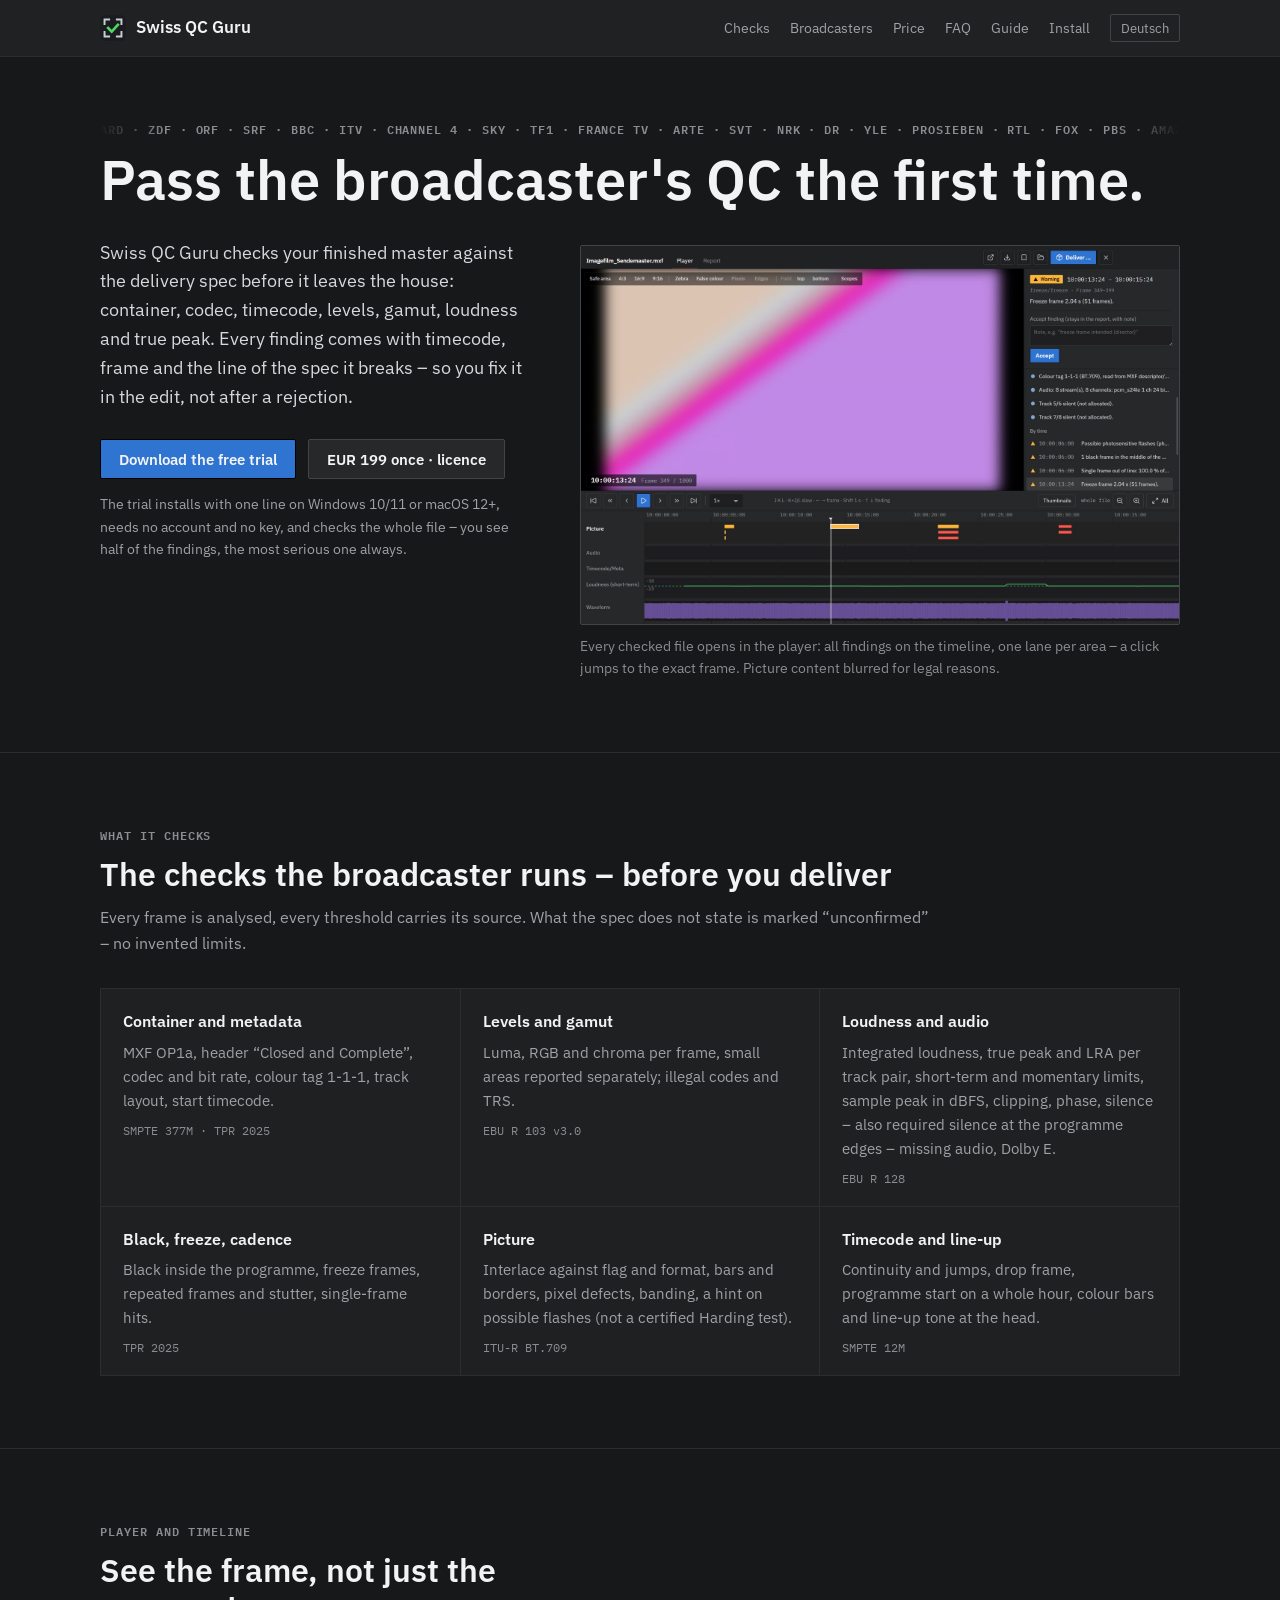
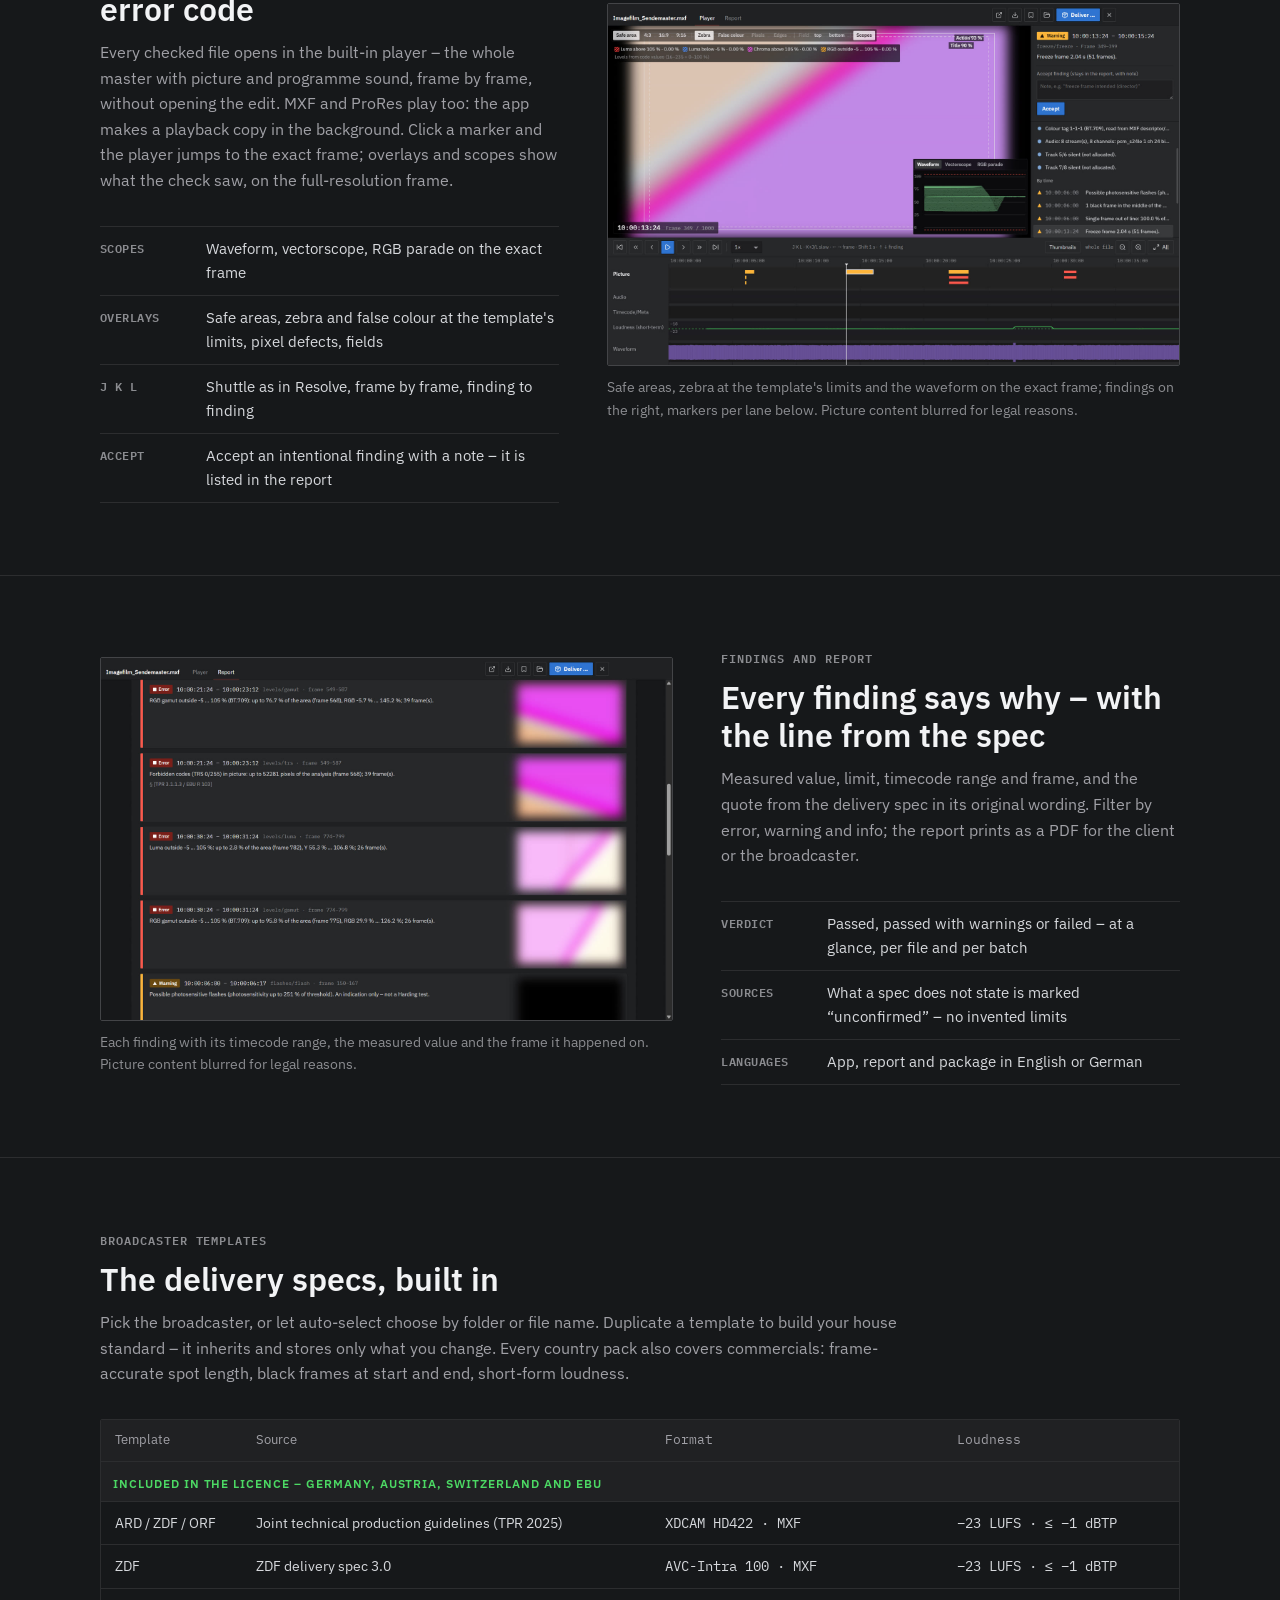
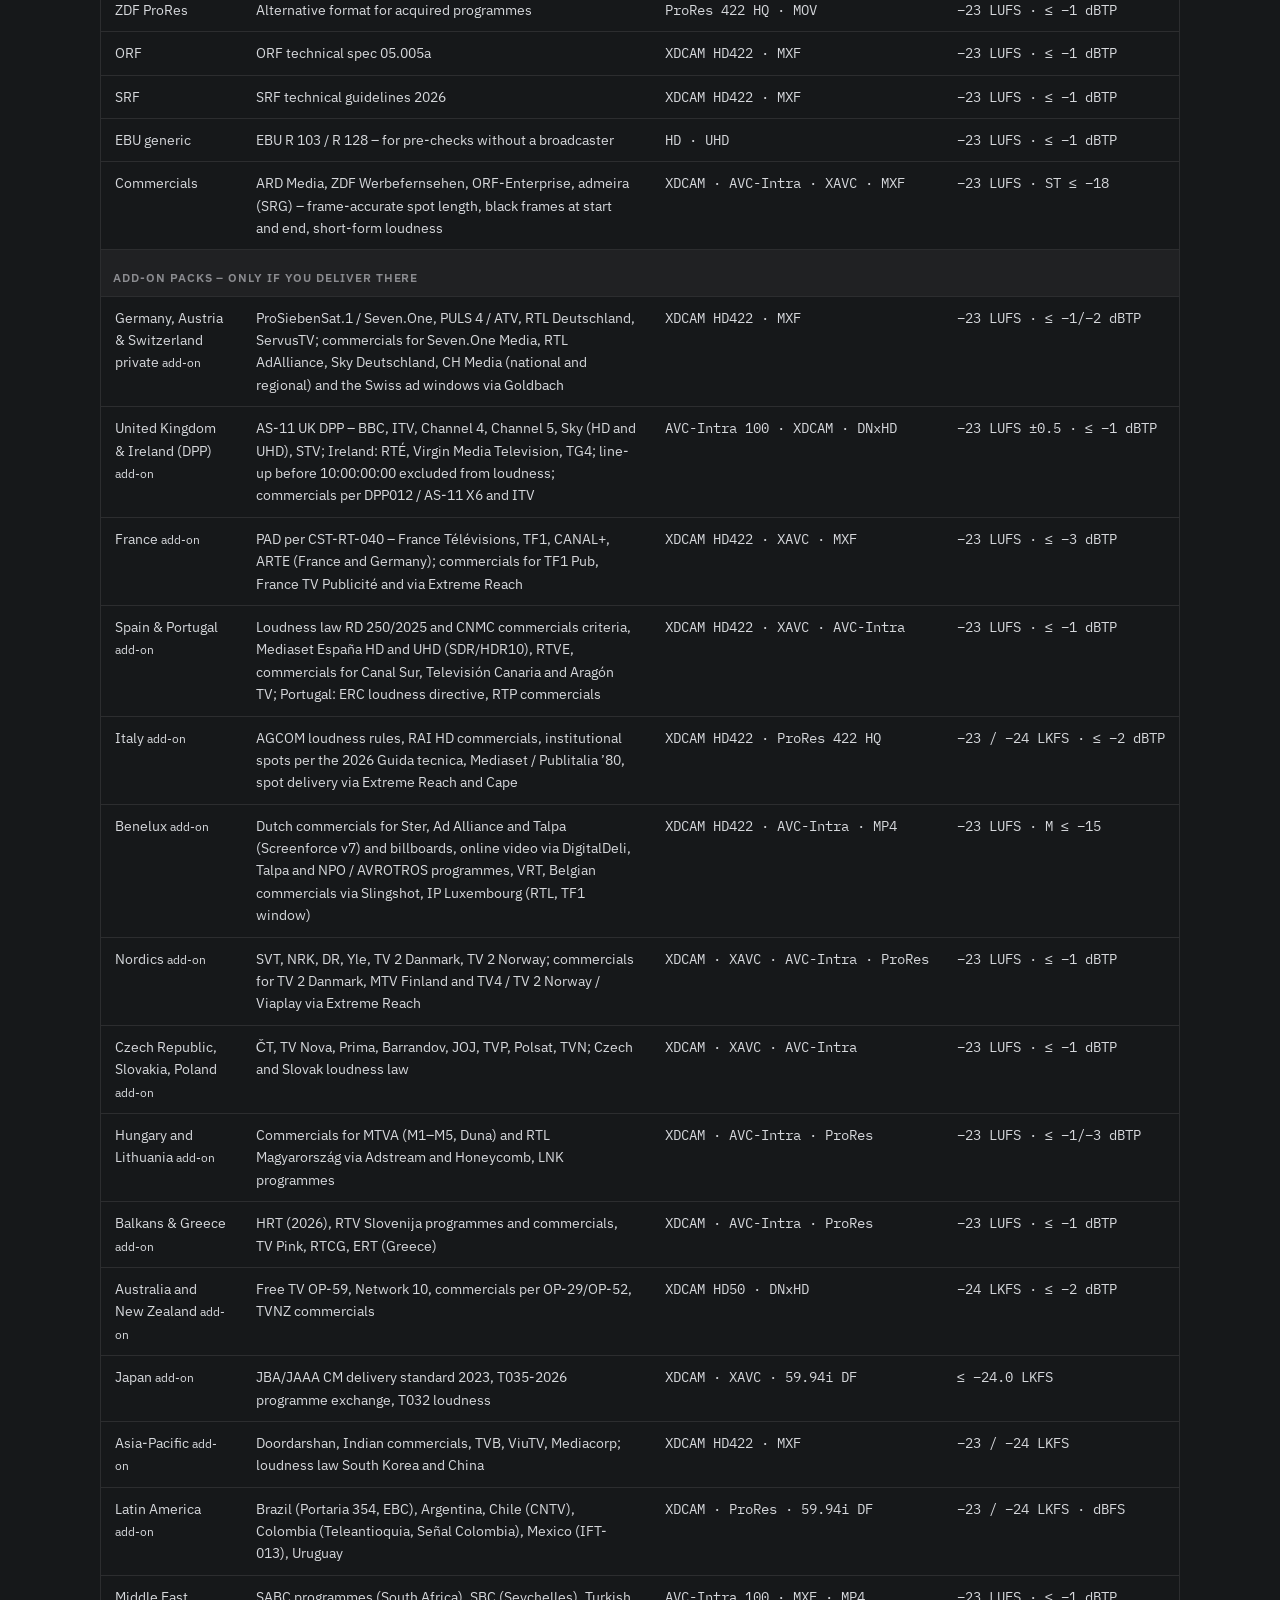
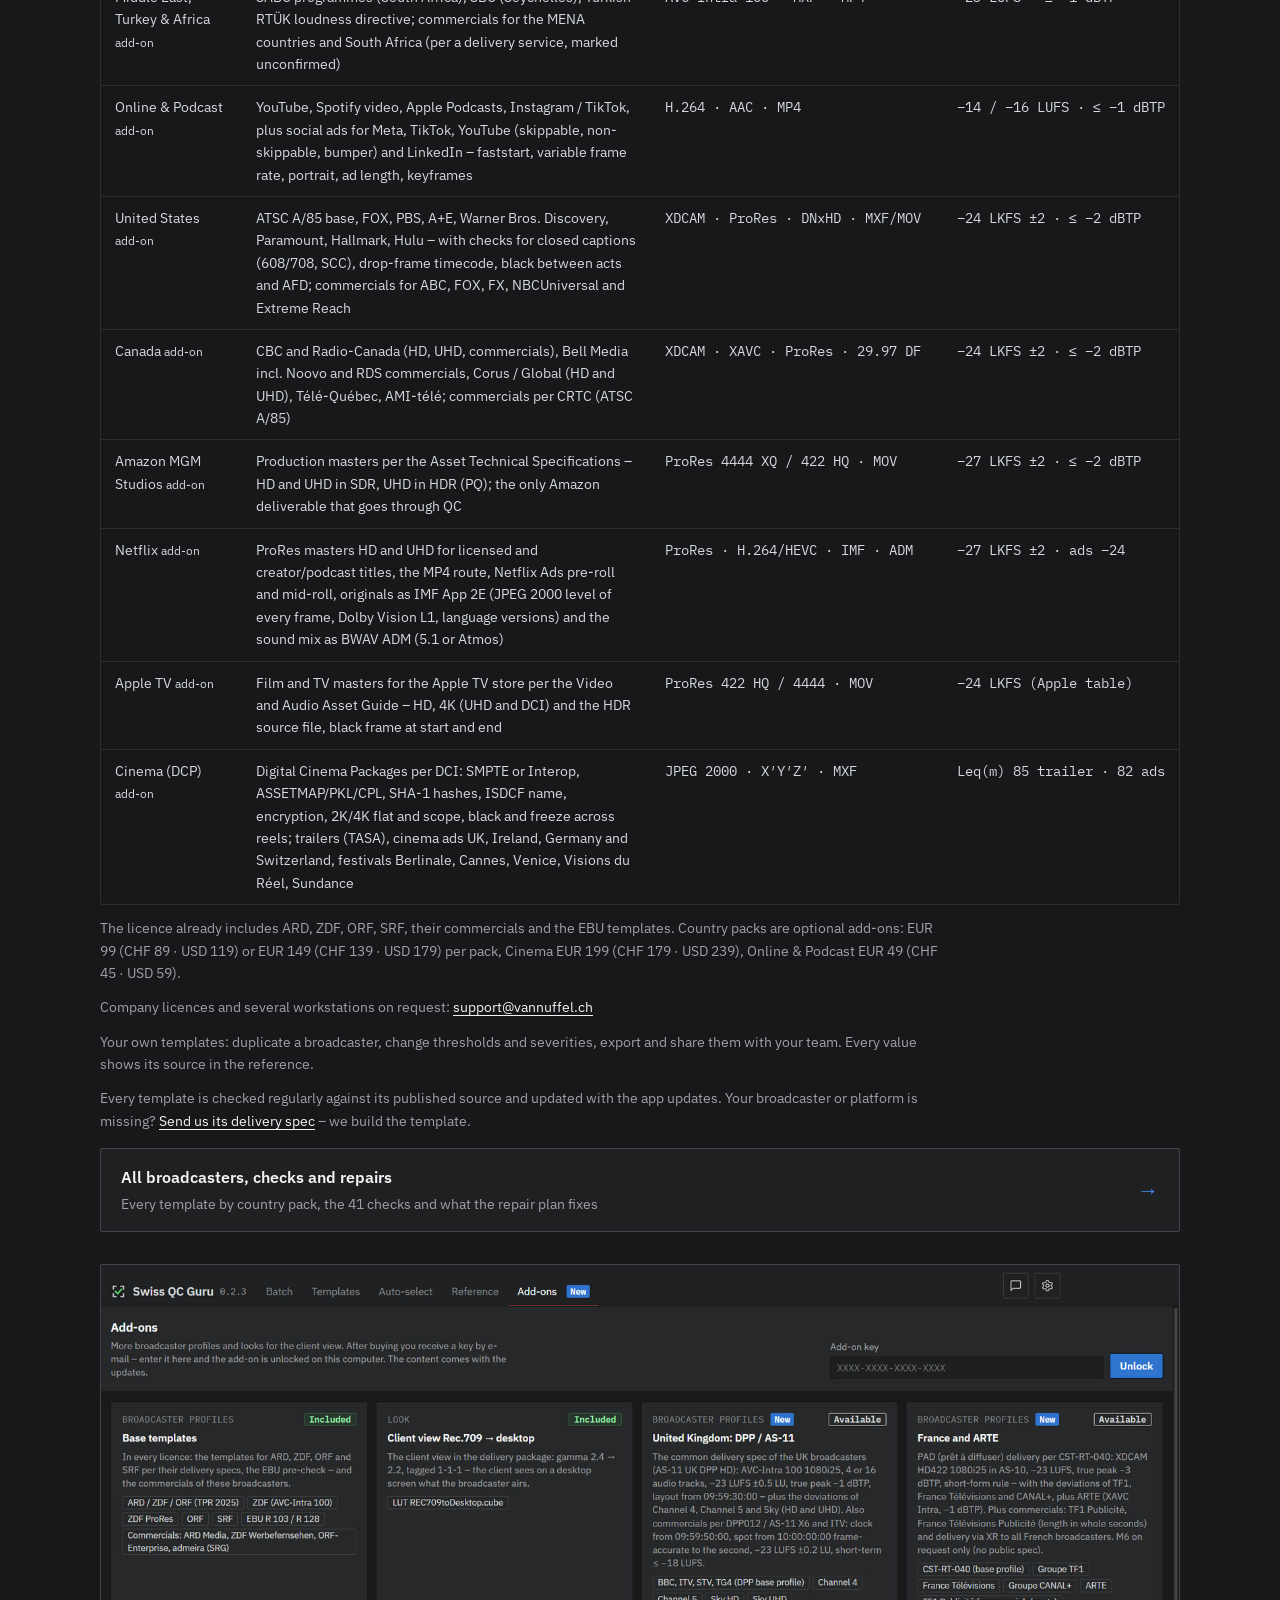
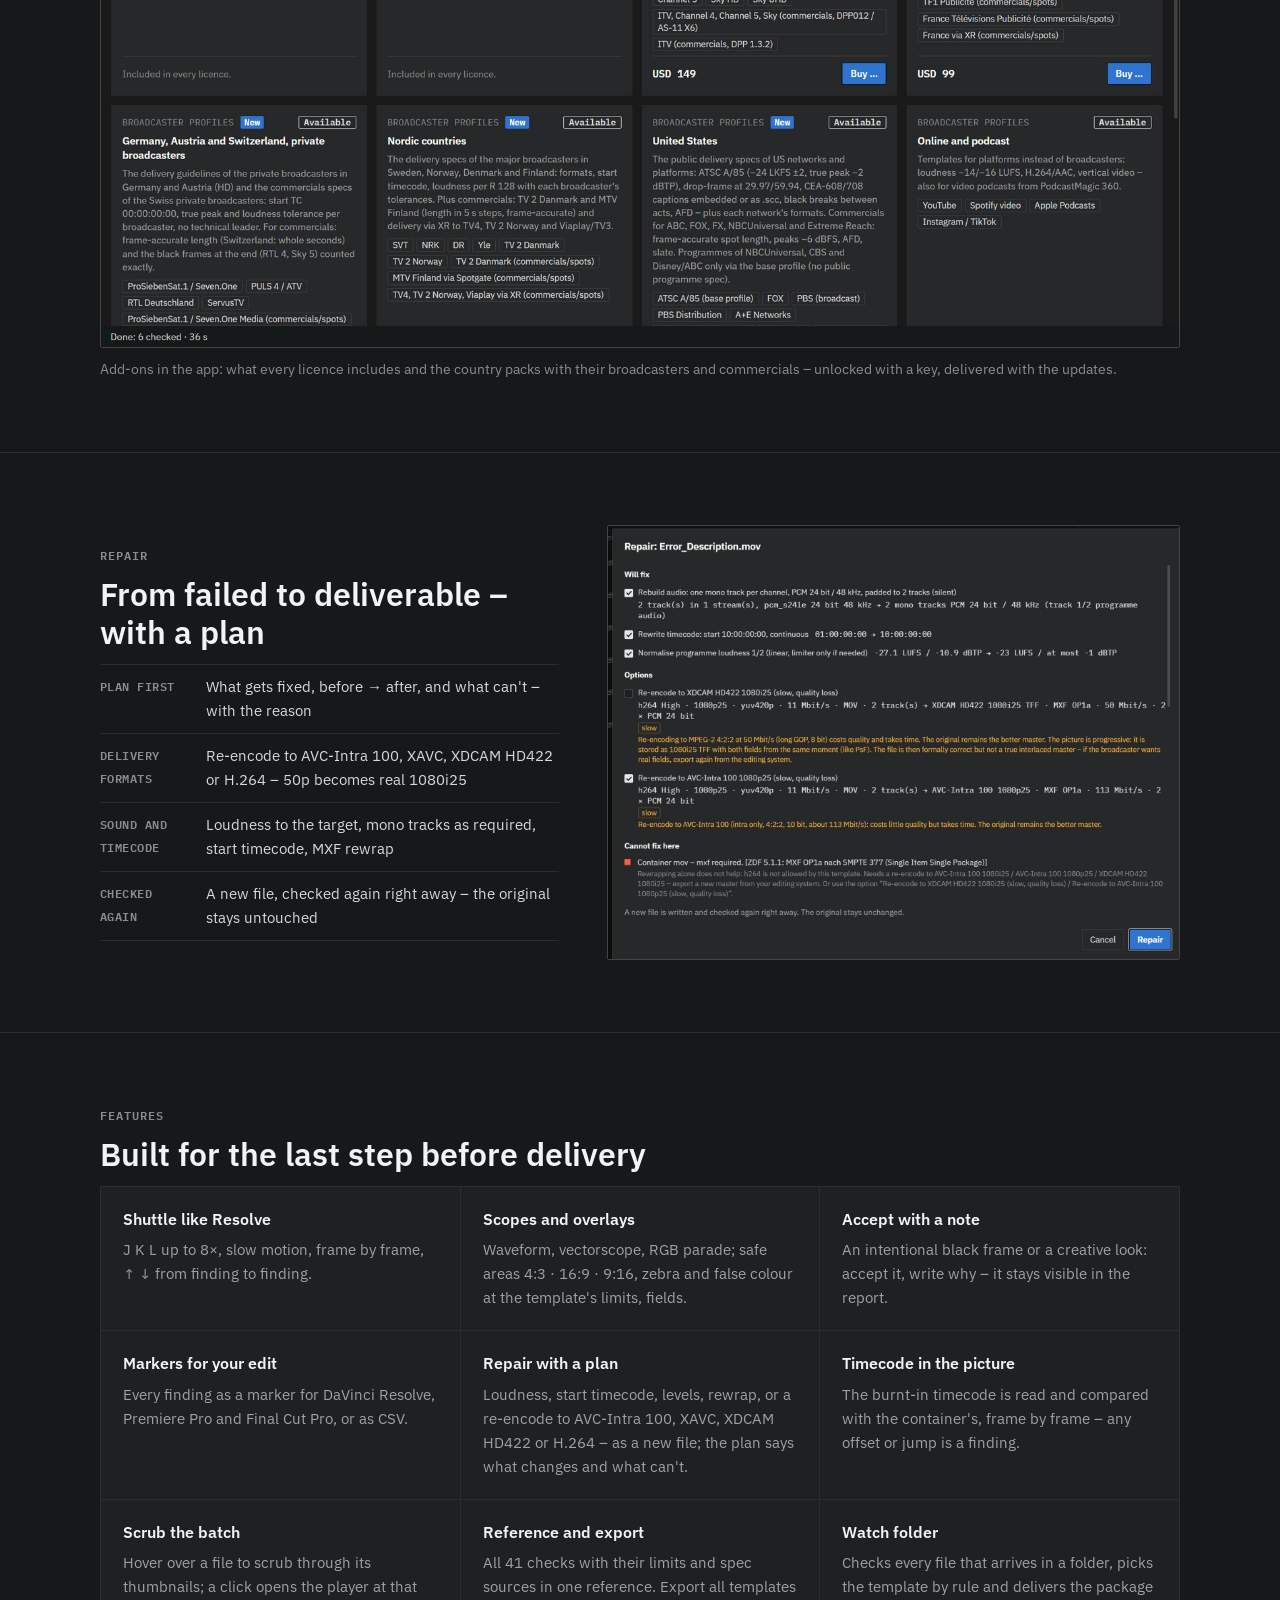
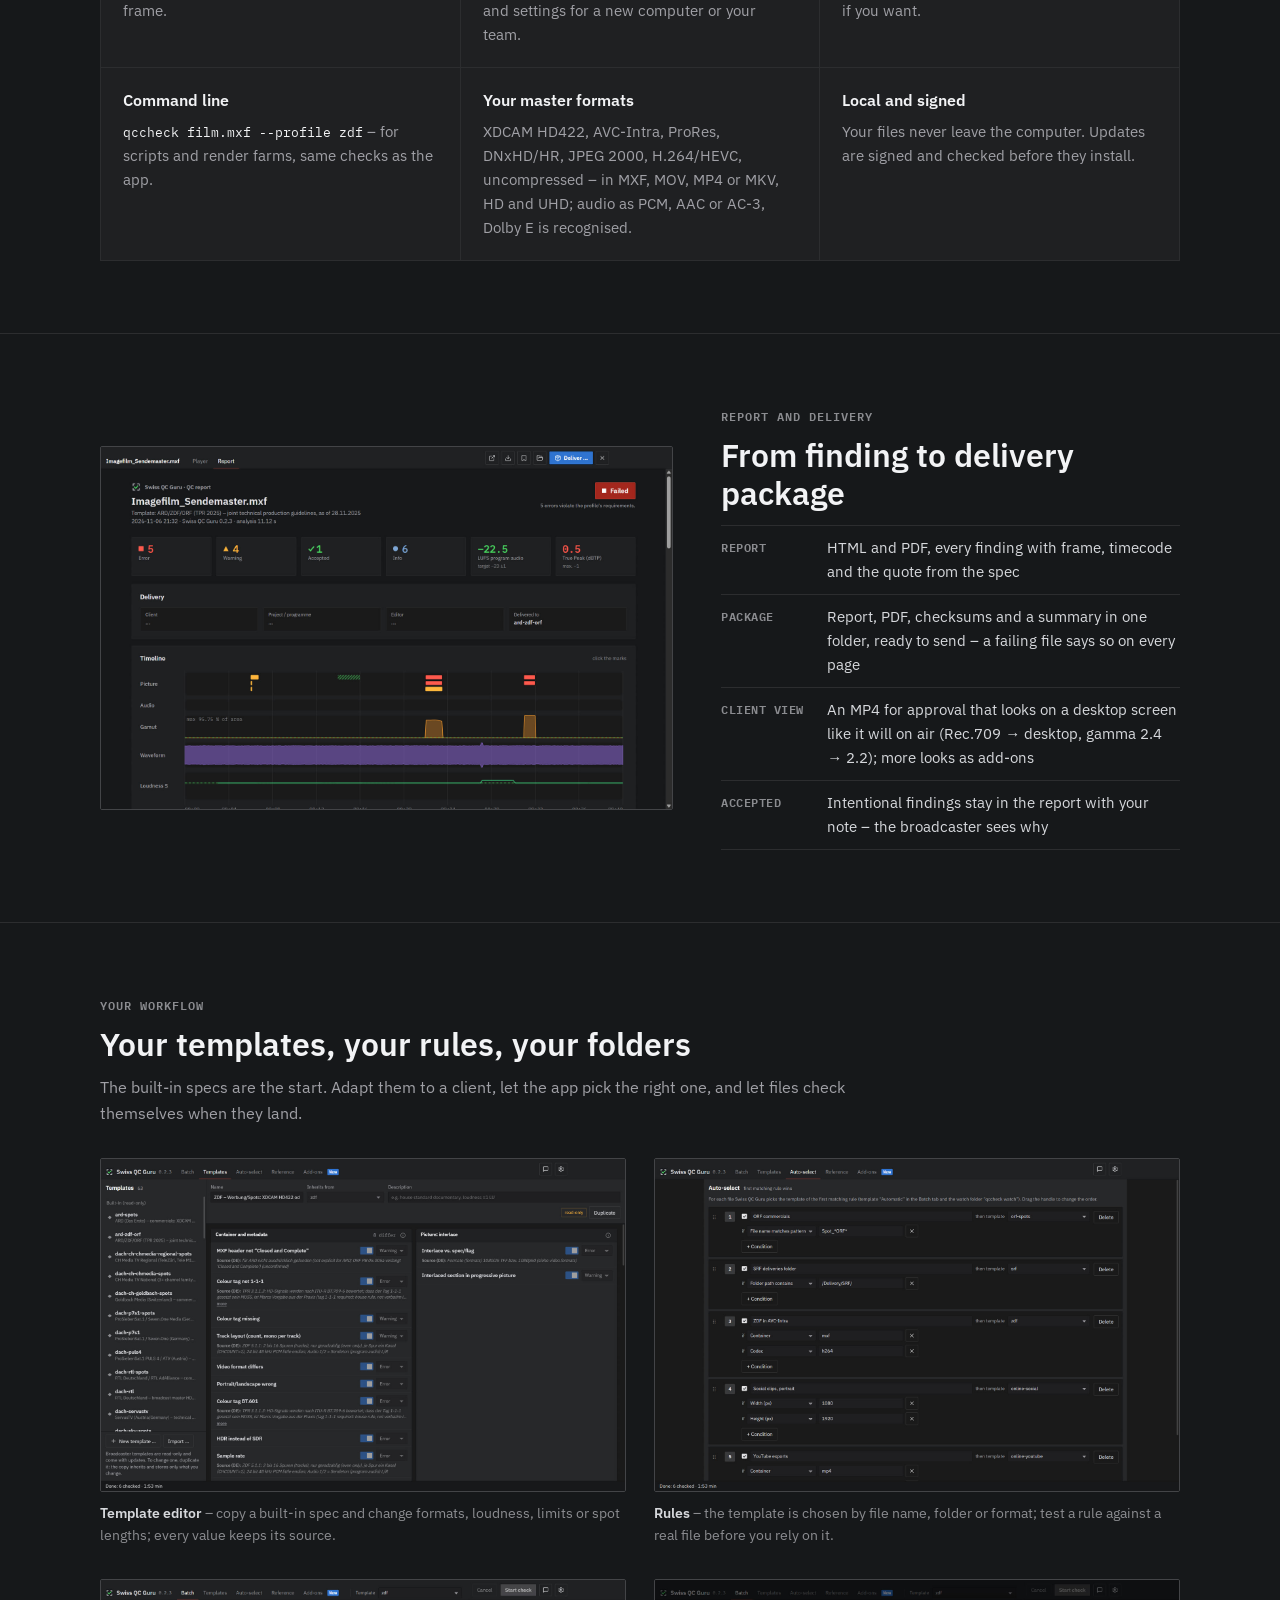
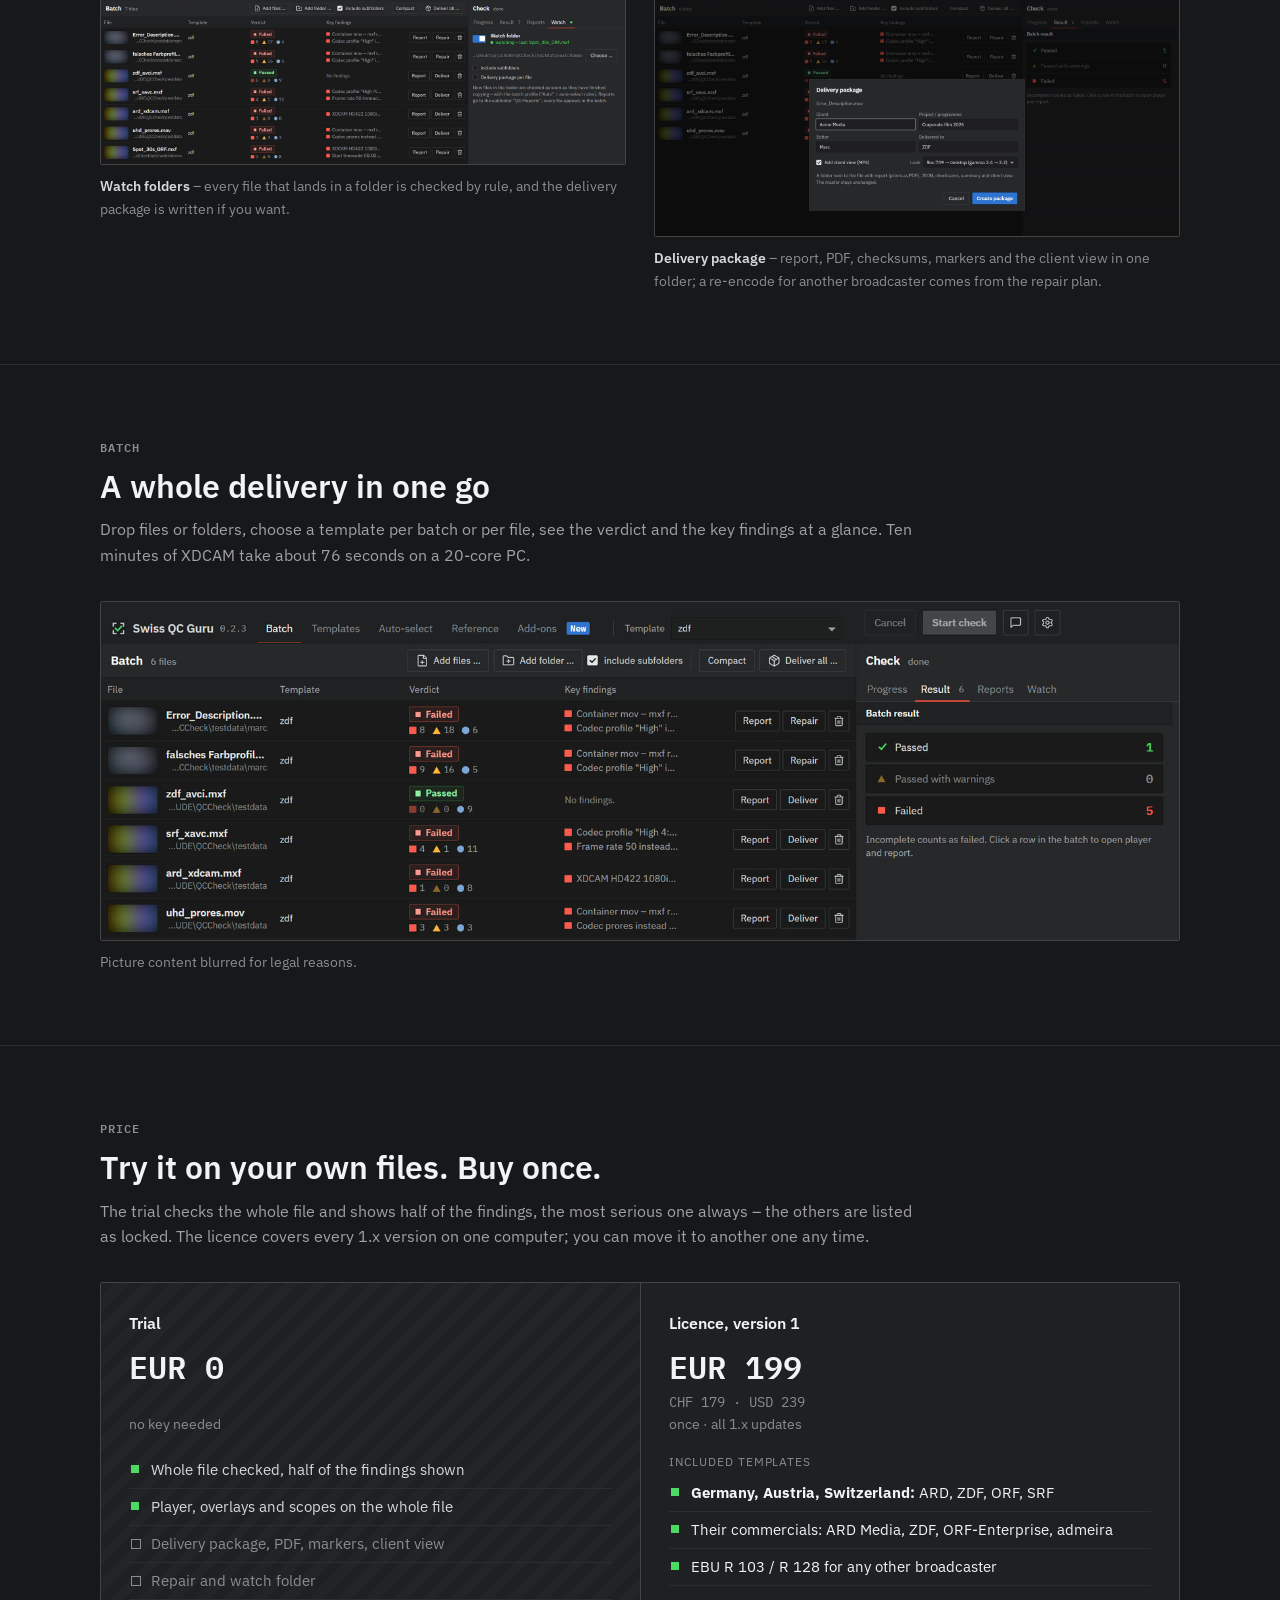
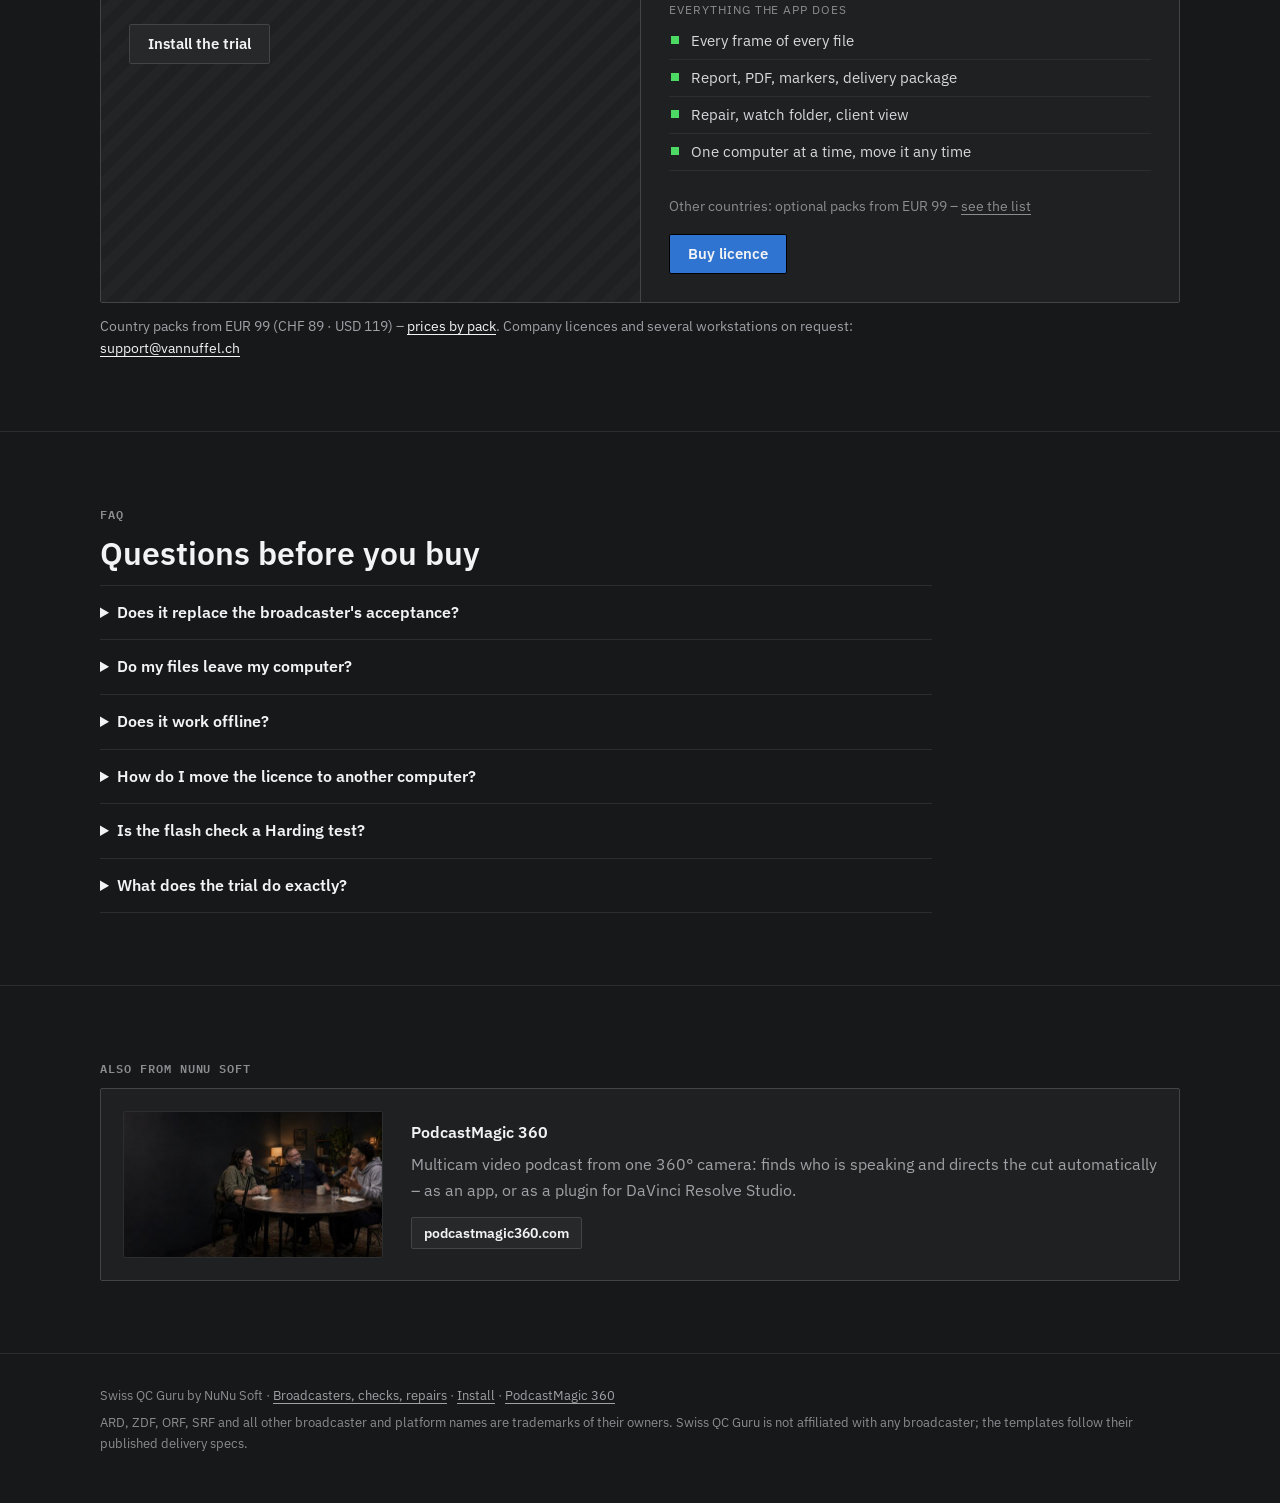
==== commit 9264466f: "Guide page (guide.html, English and German): first check, templates, several templates, player, repa" ====
--- a/index.html
+++ b/index.html
@@ -46,6 +46,7 @@
       <a class="m" href="broadcasters.html"><span lang="en">Broadcasters</span><span lang="de">Sender</span></a>
       <a href="#price"><span lang="en">Price</span><span lang="de">Preis</span></a>
       <a class="hide-s" href="#faq">FAQ</a>
+      <a class="m" href="guide.html"><span lang="en">Guide</span><span lang="de">Anleitung</span></a>
       <a class="m" href="install.html"><span lang="en">Install</span><span lang="de">Installieren</span></a>
       <button class="lang-switch" type="button" data-lang-switch>Deutsch</button>
     </nav>
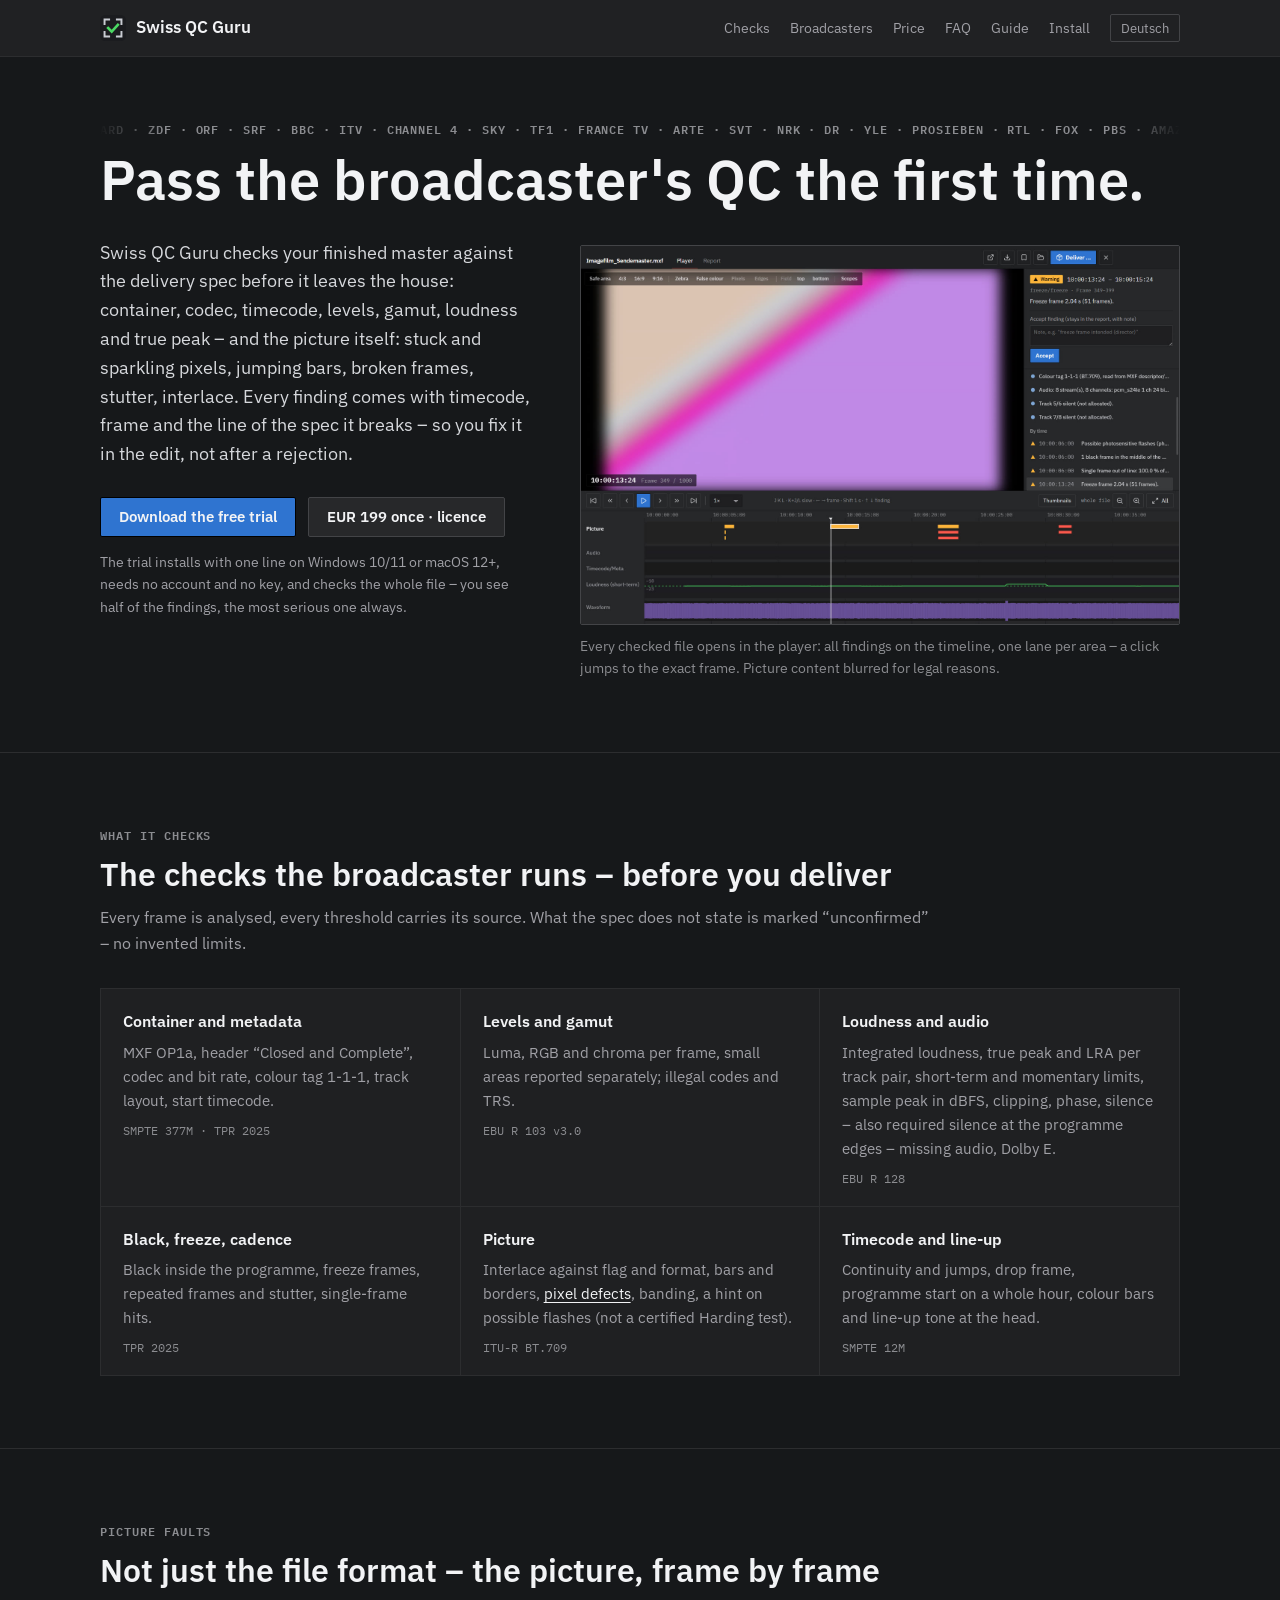
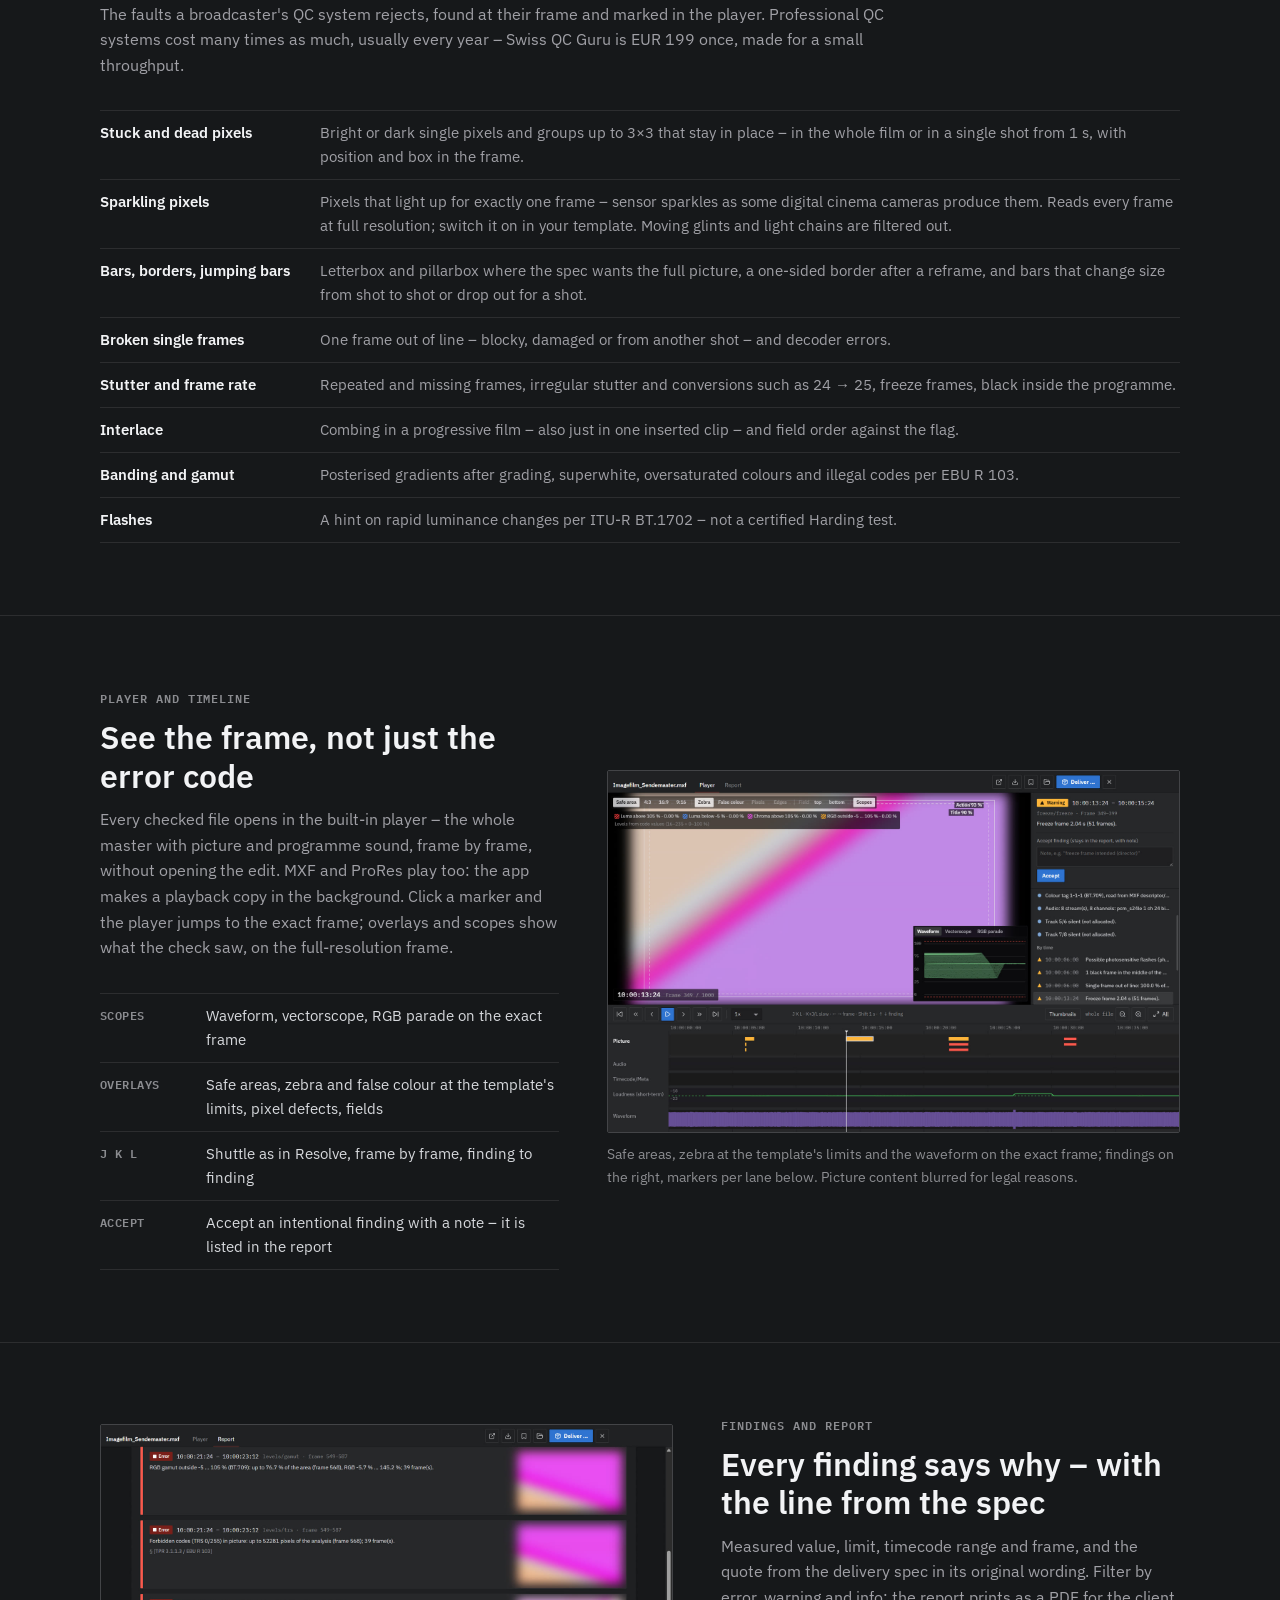
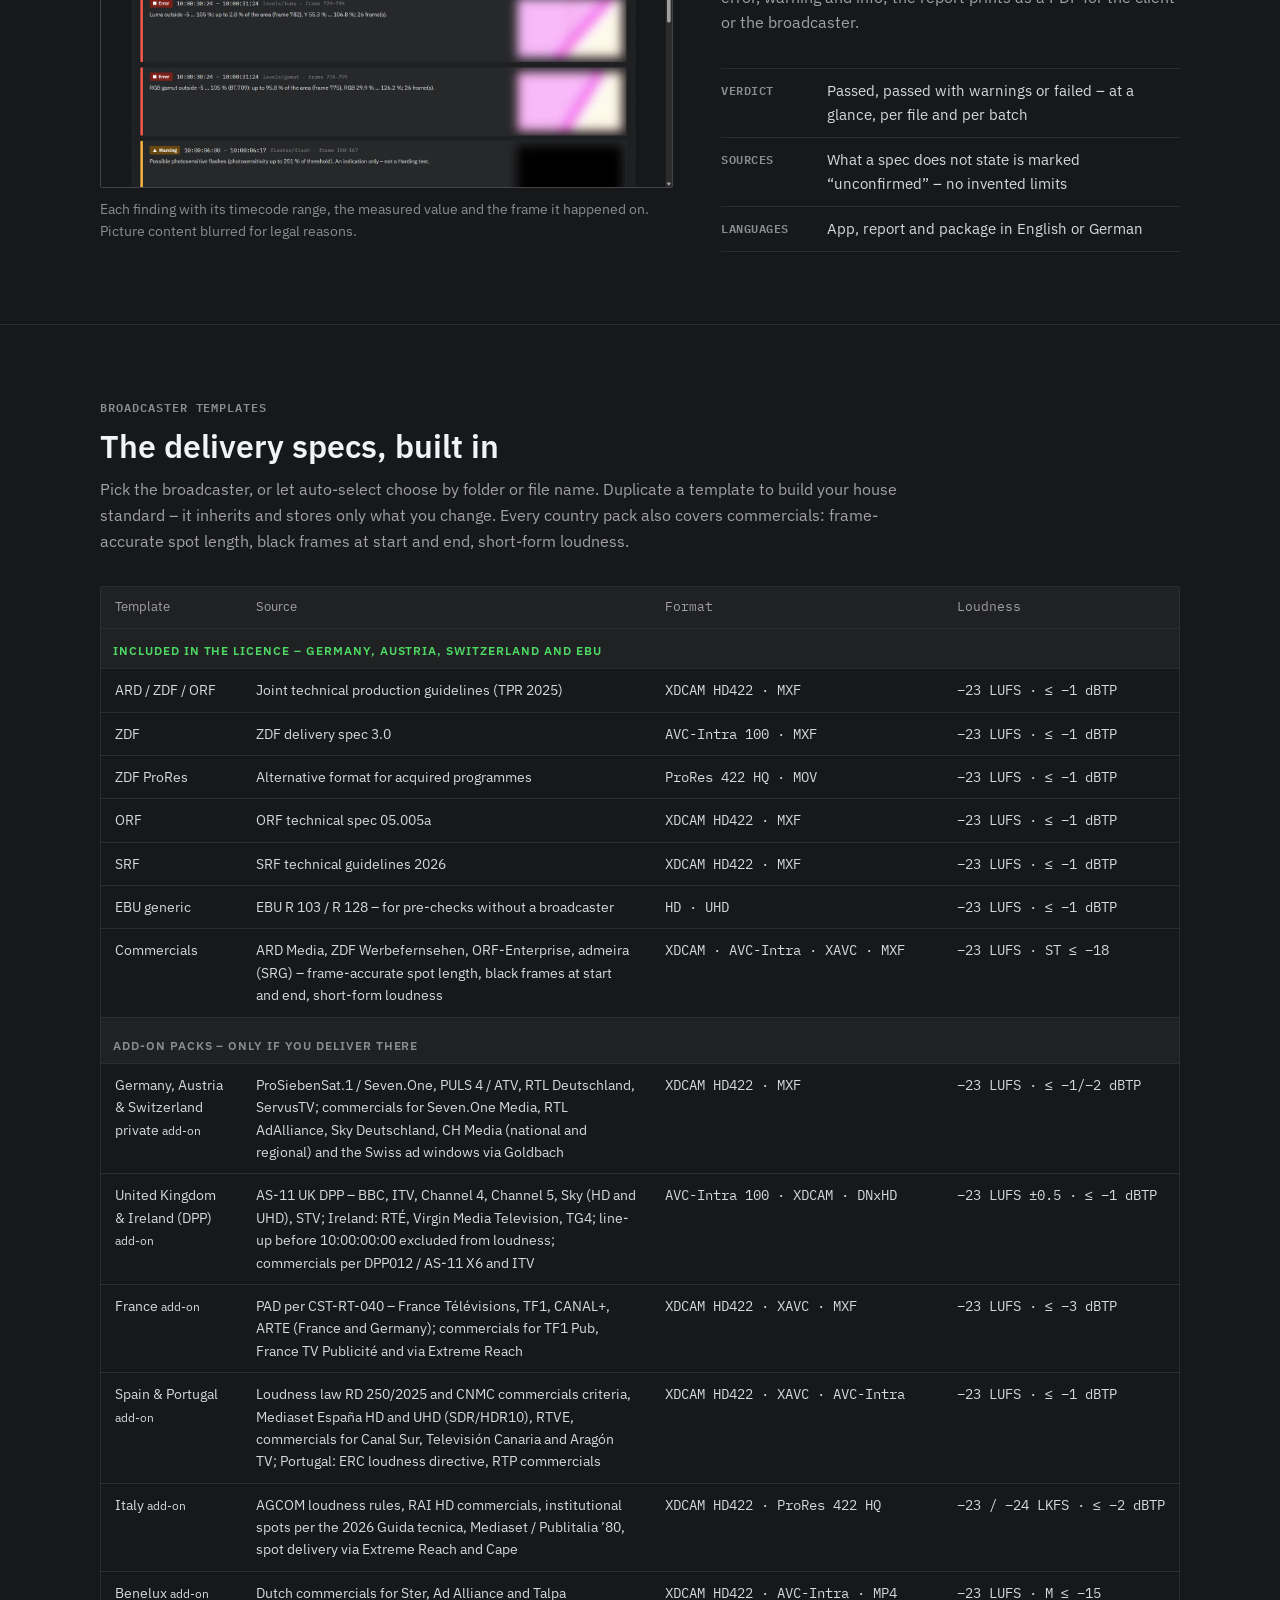
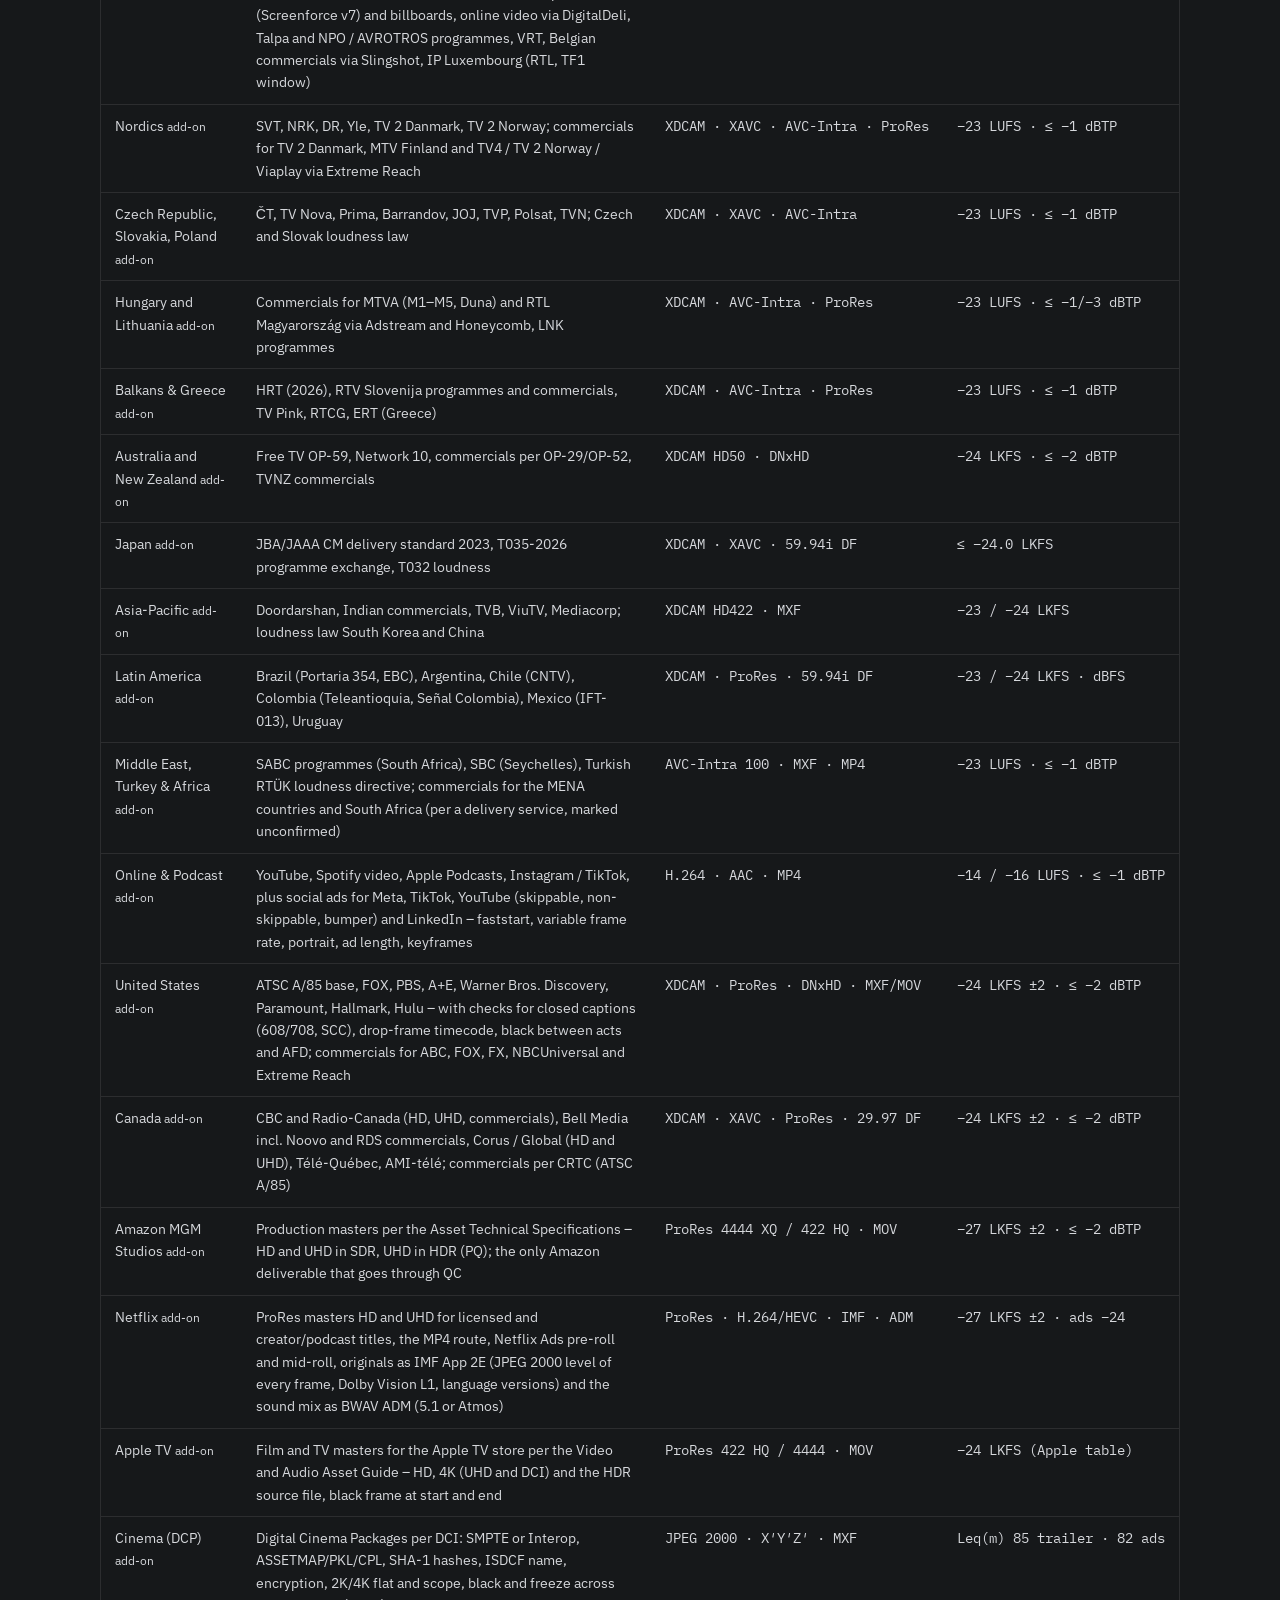
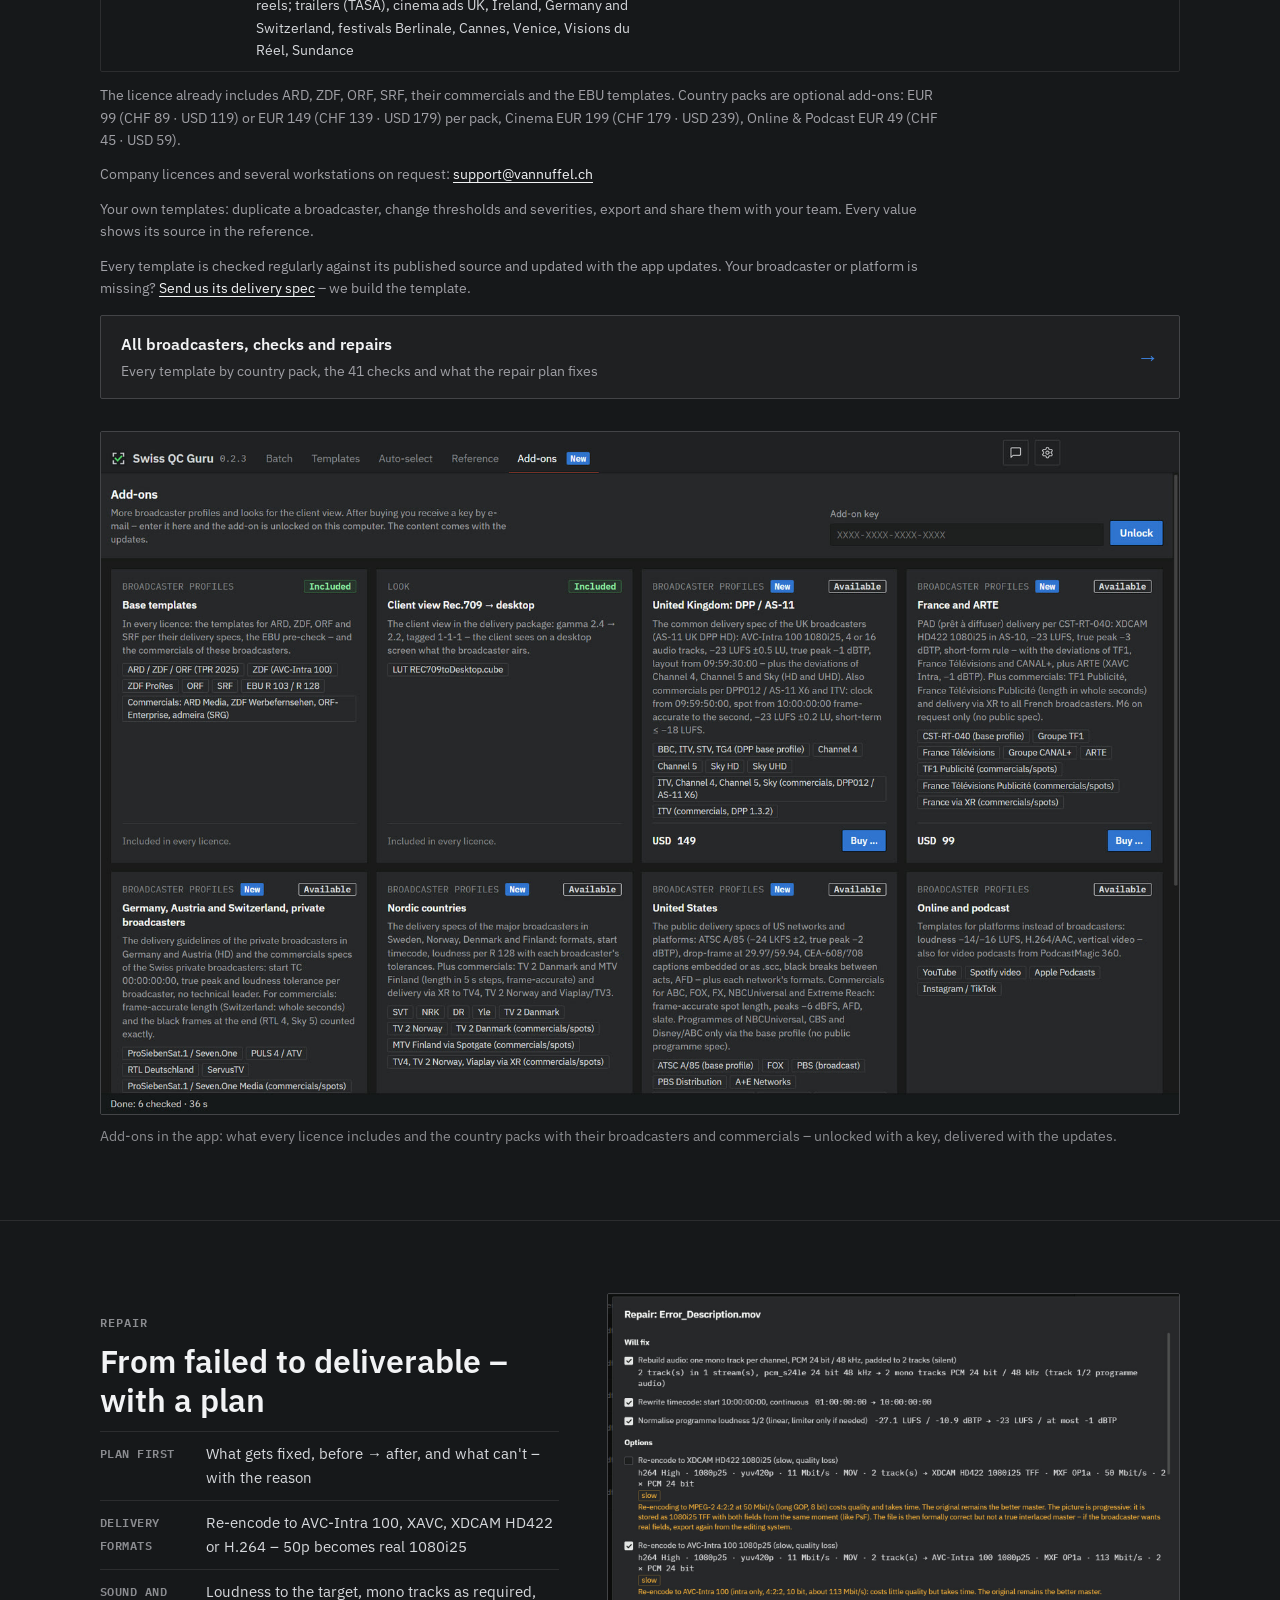
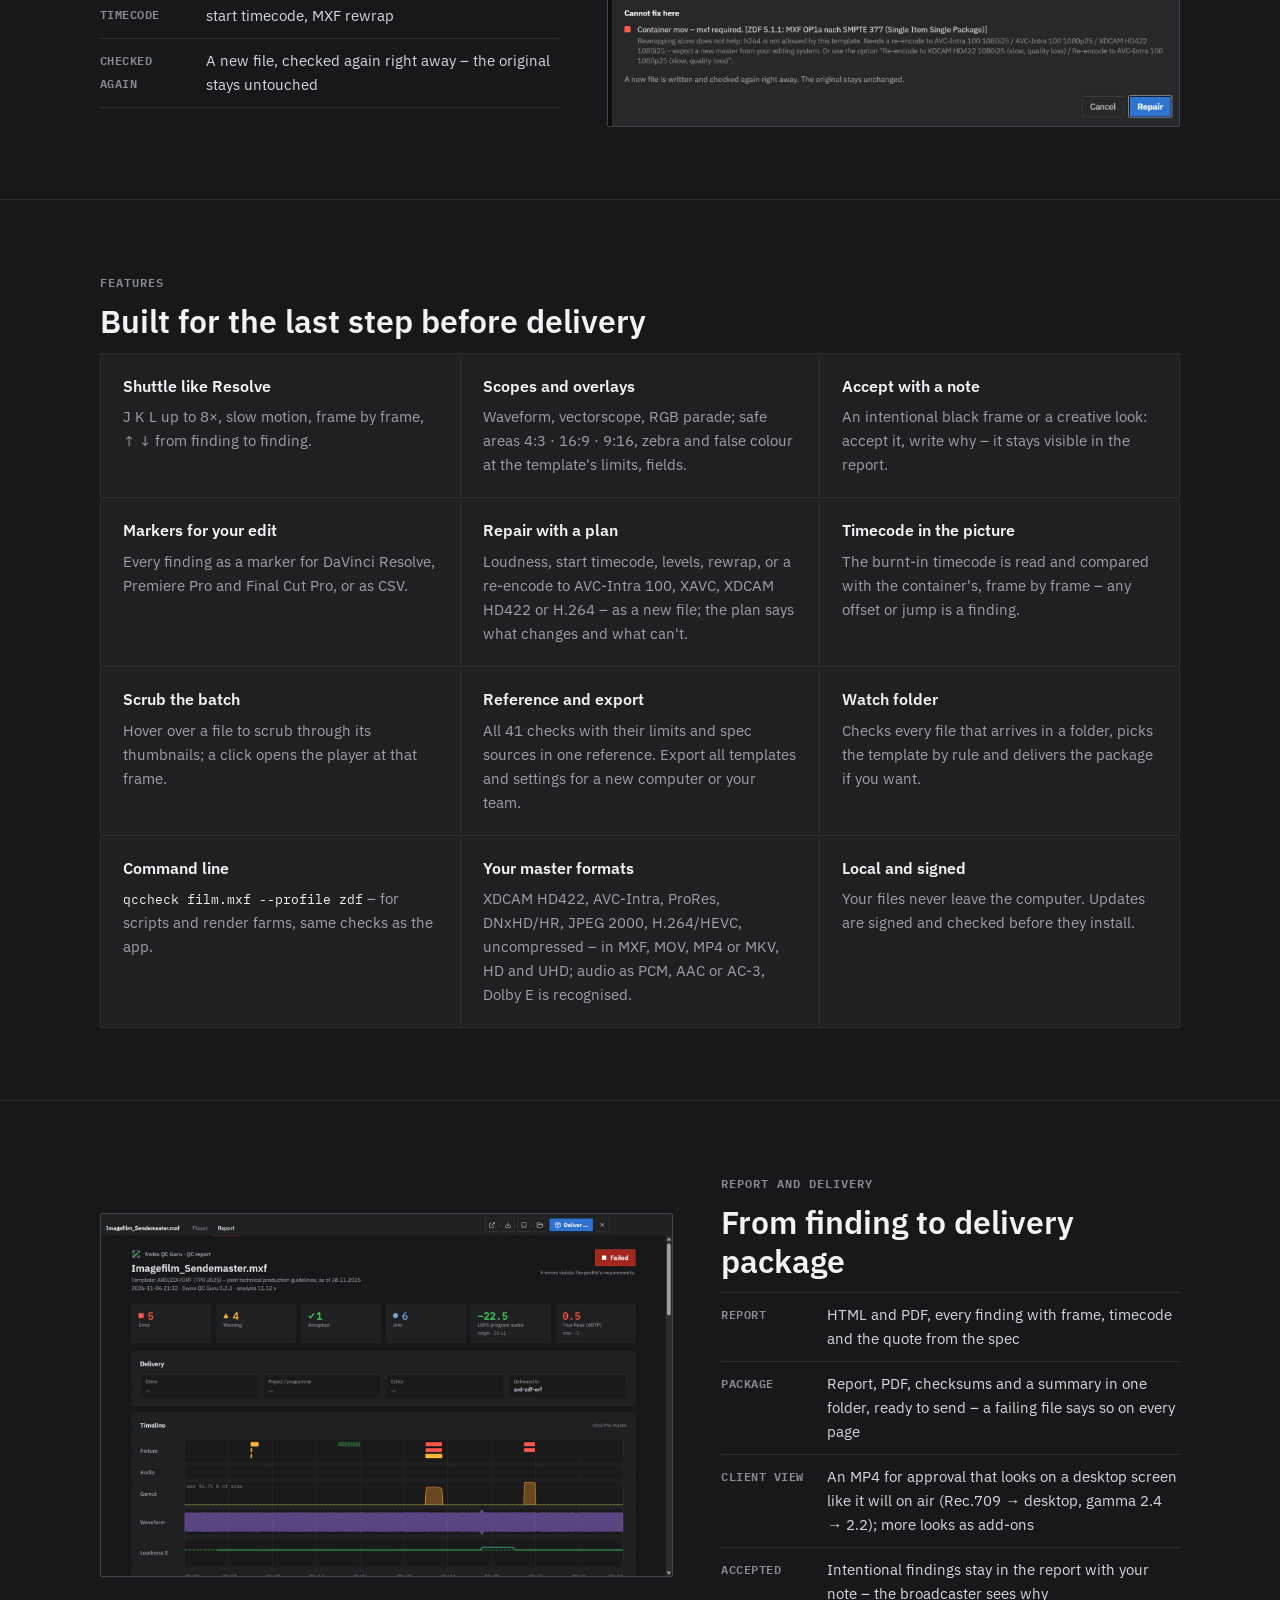
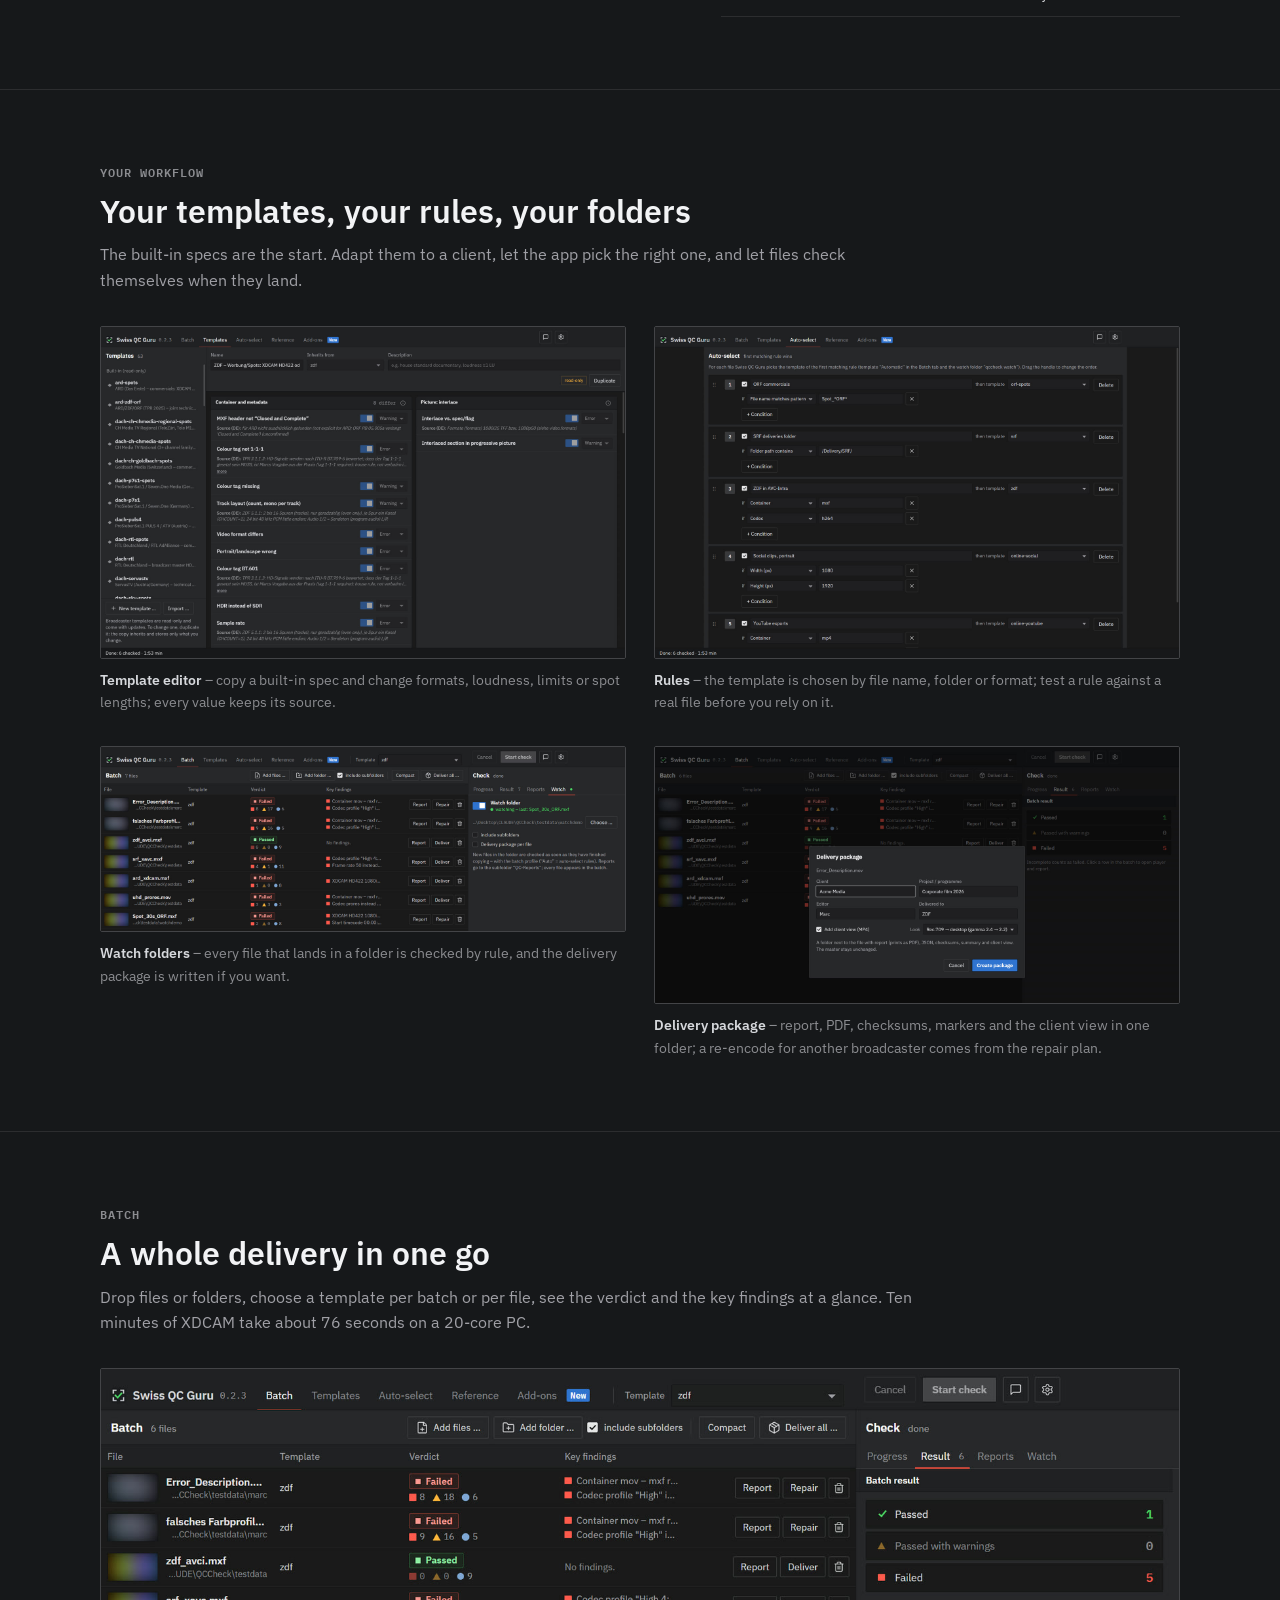
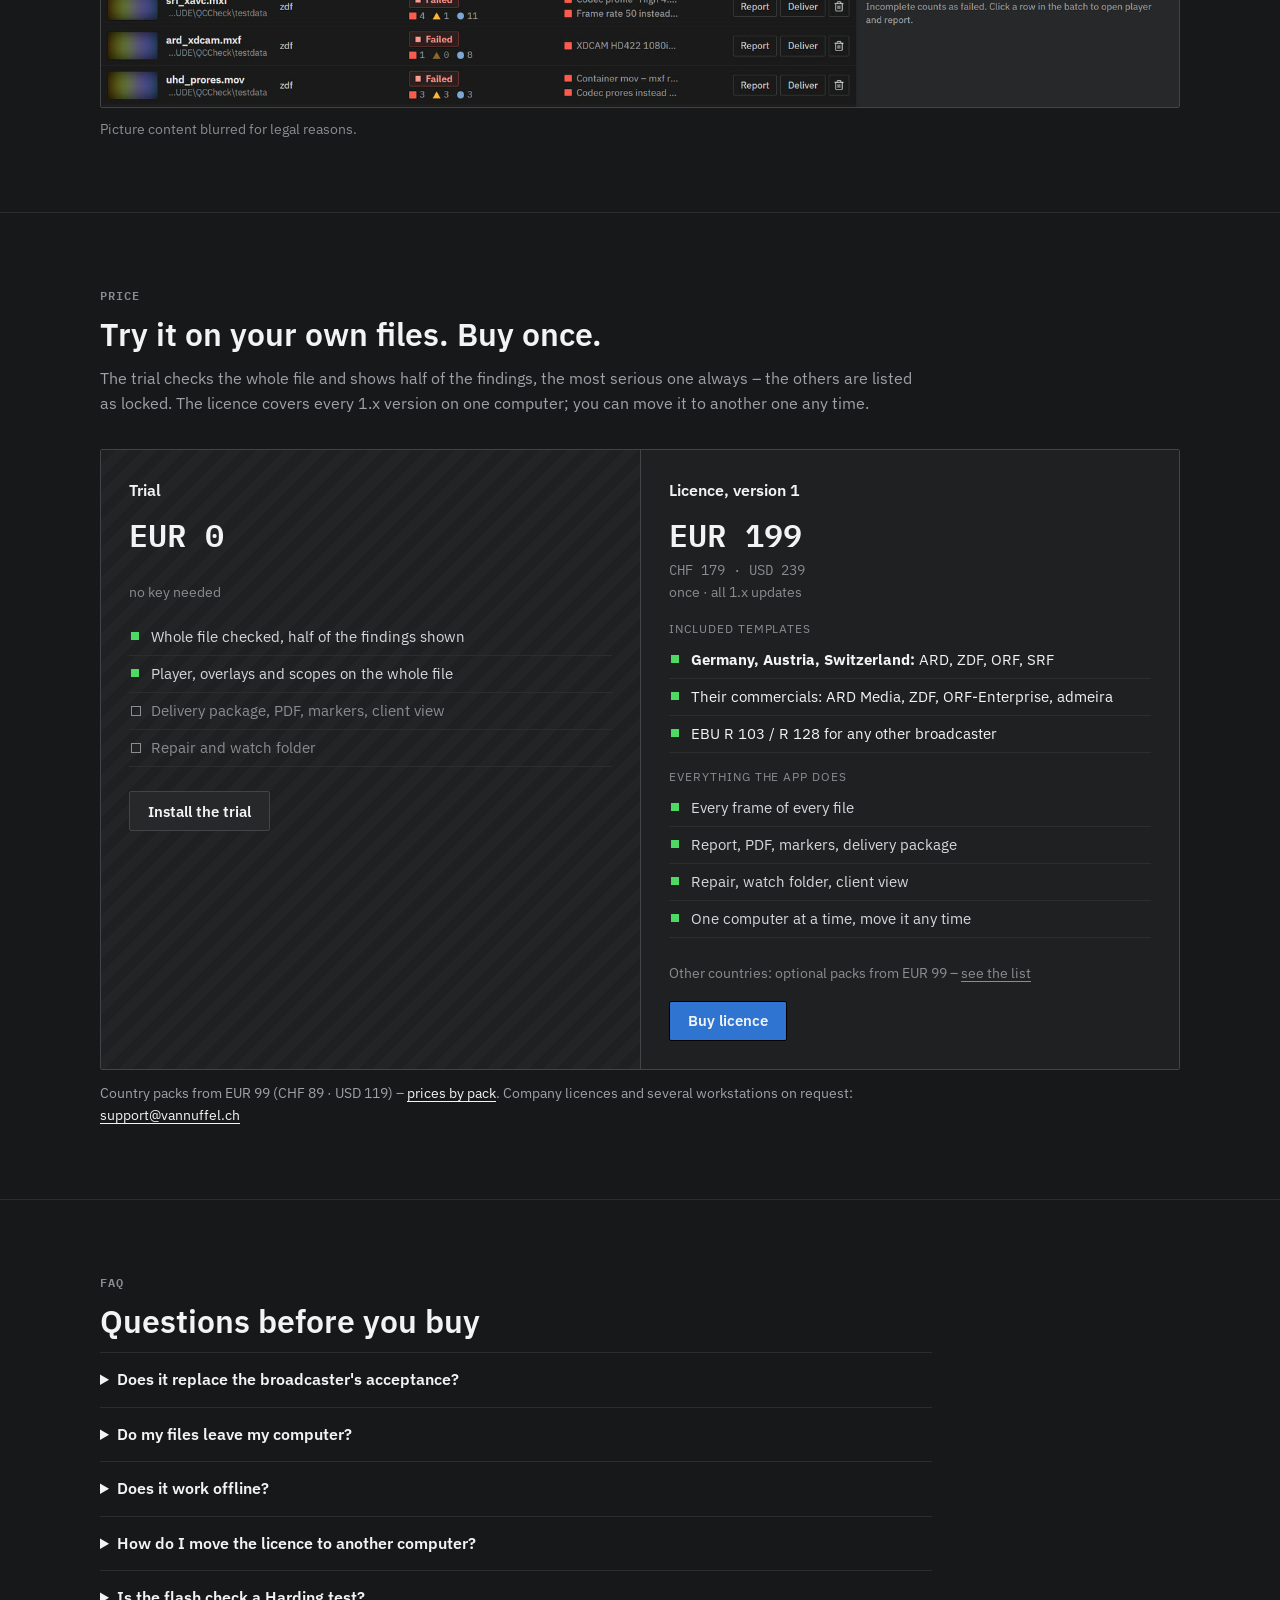
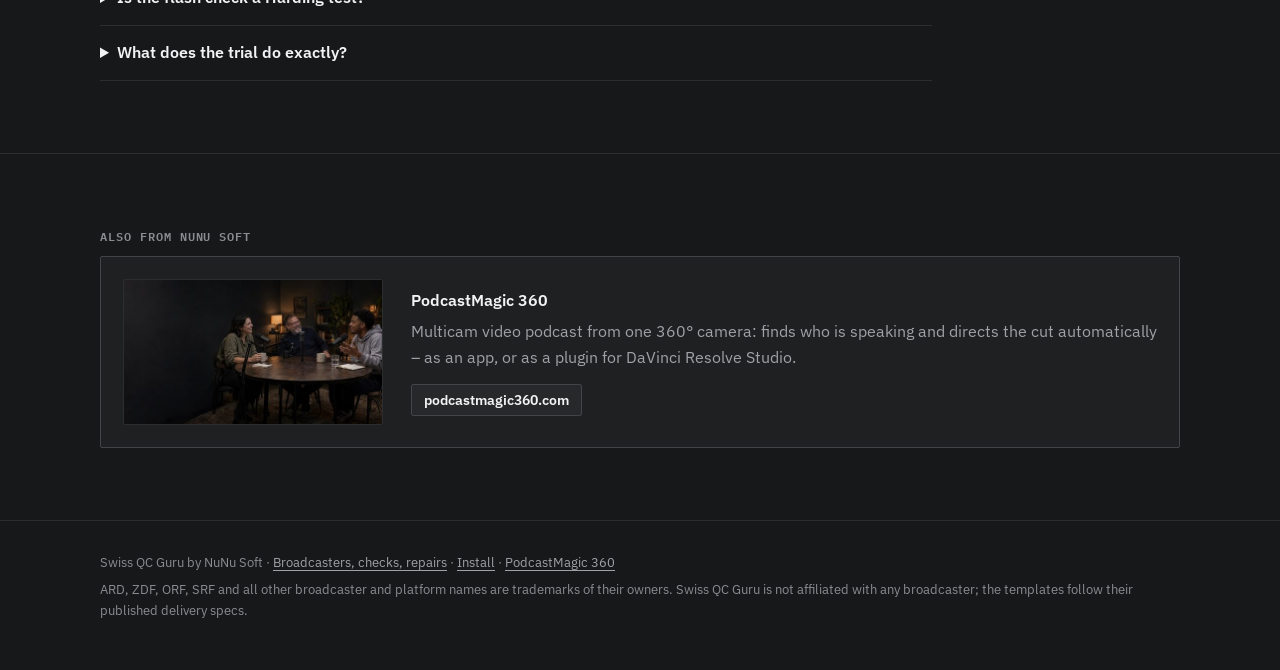
==== commit a9045fa4: "Product page: section Picture faults (stuck and sparkling pixels, jumping bars, broken frames, stutt" ====
--- a/index.html
+++ b/index.html
@@ -31,7 +31,7 @@
 <meta property="og:image" content="https://swissqcguru.com/img/app-player.jpg">
 <link rel="icon" href="data:image/svg+xml,%3Csvg xmlns='http://www.w3.org/2000/svg' viewBox='0 0 40 40'%3E%3Crect width='40' height='40' rx='8' fill='%231b1c1f'/%3E%3Cg fill='none' stroke='%23c9ccd2' stroke-width='3'%3E%3Cpath d='M7 14V7h7M26 7h7v7M33 26v7h-7M14 33H7v-7'/%3E%3C/g%3E%3Cpath d='M12.5 20 18 25.5 27.5 15' fill='none' stroke='%234cd964' stroke-width='4'/%3E%3C/svg%3E">
 <link rel="preload" href="fonts/IBMPlexSans-Var-latin.woff2" as="font" type="font/woff2" crossorigin>
-<link rel="stylesheet" href="guru.css?v=14">
+<link rel="stylesheet" href="guru.css?v=15">
 </head>
 <body>
 
@@ -39,7 +39,7 @@
   <div class="wrap">
     <a class="brand" href="#top">
       <svg viewBox="0 0 40 40" aria-hidden="true"><rect width="40" height="40" rx="8" fill="#1b1c1f"/><g fill="none" stroke="#c9ccd2" stroke-width="3" stroke-linecap="square"><path d="M7 14V7h7"/><path d="M26 7h7v7"/><path d="M33 26v7h-7"/><path d="M14 33H7v-7"/></g><path d="M12.5 20 18 25.5 27.5 15" fill="none" stroke="#4cd964" stroke-width="4" stroke-linecap="square"/></svg>
-      Swiss QC Guru
+      <span class="brand-name">Swiss QC Guru</span>
     </a>
     <nav aria-label="On this page">
       <a class="hide-s" href="#checks"><span lang="en">Checks</span><span lang="de">Prüfungen</span></a>
@@ -63,8 +63,8 @@
   <div class="wrap hero-grid hero-player">
     <div class="hero-text">
       <p class="lead">
-        <span lang="en">Swiss QC Guru checks your finished master against the delivery spec before it leaves the house: container, codec, timecode, levels, gamut, loudness and true peak. Every finding comes with timecode, frame and the line of the spec it breaks – so you fix it in the edit, not after a rejection.</span>
-        <span lang="de">Swiss QC Guru prüft den fertigen Sendemaster gegen das Pflichtenheft, bevor er das Haus verlässt: Container, Codec, Timecode, Pegel, Gamut, Lautheit und True Peak. Jeder Befund kommt mit Timecode, Bild und der Stelle im Pflichtenheft – Sie korrigieren im Schnitt, nicht nach einer Rückweisung.</span>
+        <span lang="en">Swiss QC Guru checks your finished master against the delivery spec before it leaves the house: container, codec, timecode, levels, gamut, loudness and true peak – and the picture itself: stuck and sparkling pixels, jumping bars, broken frames, stutter, interlace. Every finding comes with timecode, frame and the line of the spec it breaks – so you fix it in the edit, not after a rejection.</span>
+        <span lang="de">Swiss QC Guru prüft den fertigen Sendemaster gegen das Pflichtenheft, bevor er das Haus verlässt: Container, Codec, Timecode, Pegel, Gamut, Lautheit und True Peak – und das Bild selbst: hängende und aufblitzende Pixel, springende Balken, kaputte Bilder, Ruckeln, Halbbilder. Jeder Befund kommt mit Timecode, Bild und der Stelle im Pflichtenheft – Sie korrigieren im Schnitt, nicht nach einer Rückweisung.</span>
       </p>
       <div class="actions">
         <a class="btn go" href="install.html"><span lang="en">Download the free trial</span><span lang="de">Kostenlose Demo laden</span></a>
@@ -89,9 +89,35 @@
       <div class="cell"><h3><span lang="en">Levels and gamut</span><span lang="de">Pegel und Gamut</span></h3><p><span lang="en">Luma, RGB and chroma per frame, small areas reported separately; illegal codes and TRS.</span><span lang="de">Luma, RGB und Chroma je Bild, kleine Flächen getrennt gemeldet; verbotene Codes und TRS.</span></p><span class="std">EBU R 103 v3.0</span></div>
       <div class="cell"><h3><span lang="en">Loudness and audio</span><span lang="de">Lautheit und Ton</span></h3><p><span lang="en">Integrated loudness, true peak and LRA per track pair, short-term and momentary limits, sample peak in dBFS, clipping, phase, silence – also required silence at the programme edges – missing audio, Dolby E.</span><span lang="de">Integrierte Lautheit, True Peak und LRA je Spurpaar, Grenzen für Short-Term und Momentary, Sample-Peak in dBFS, Clipping, Phase, Stille – auch verlangte Stille am Programmrand –, fehlender Ton, Dolby E.</span></p><span class="std">EBU R 128</span></div>
       <div class="cell"><h3><span lang="en">Black, freeze, cadence</span><span lang="de">Schwarz, Standbild, Kadenz</span></h3><p><span lang="en">Black inside the programme, freeze frames, repeated frames and stutter, single-frame hits.</span><span lang="de">Schwarz im Programm, Standbilder, doppelte Bilder und Ruckeln, Einzelbild-Treffer.</span></p><span class="std">TPR 2025</span></div>
-      <div class="cell"><h3><span lang="en">Picture</span><span lang="de">Bild</span></h3><p><span lang="en">Interlace against flag and format, bars and borders, pixel defects, banding, a hint on possible flashes (not a certified Harding test).</span><span lang="de">Halbbilder gegen Markierung und Format, Balken und Ränder, Pixelfehler, Banding, ein Hinweis auf mögliche Blitze (kein zertifizierter Harding-Test).</span></p><span class="std">ITU-R BT.709</span></div>
+      <div class="cell"><h3><span lang="en">Picture</span><span lang="de">Bild</span></h3><p><span lang="en">Interlace against flag and format, bars and borders, <a href="#picture">pixel defects</a>, banding, a hint on possible flashes (not a certified Harding test).</span><span lang="de">Halbbilder gegen Markierung und Format, Balken und Ränder, <a href="#picture">Pixelfehler</a>, Banding, ein Hinweis auf mögliche Blitze (kein zertifizierter Harding-Test).</span></p><span class="std">ITU-R BT.709</span></div>
       <div class="cell"><h3><span lang="en">Timecode and line-up</span><span lang="de">Timecode und Vorspann</span></h3><p><span lang="en">Continuity and jumps, drop frame, programme start on a whole hour, colour bars and line-up tone at the head.</span><span lang="de">Kontinuität und Sprünge, Drop-Frame, Programmbeginn auf voller Stunde, Farbbalken und Messton am Anfang.</span></p><span class="std">SMPTE 12M</span></div>
     </div>
+  </div>
+</section>
+
+<section id="picture">
+  <div class="wrap">
+    <p class="eyebrow"><span lang="en">Picture faults</span><span lang="de">Bildfehler</span></p>
+    <h2><span lang="en">Not just the file format – the picture, frame by frame</span><span lang="de">Nicht nur das Dateiformat – das Bild, Bild für Bild</span></h2>
+    <p class="sub"><span lang="en">The faults a broadcaster's QC system rejects, found at their frame and marked in the player. Professional QC systems cost many times as much, usually every year – Swiss QC Guru is EUR 199 once, made for a small throughput.</span><span lang="de">Die Fehler, an denen die QC-Anlage des Senders zurückweist, gefunden am genauen Bild und im Player markiert. Professionelle QC-Systeme kosten ein Vielfaches, meist jedes Jahr – Swiss QC Guru kostet EUR 199 einmalig, gemacht für kleinen Durchsatz.</span></p>
+    <dl class="checks">
+      <dt><span lang="en">Stuck and dead pixels</span><span lang="de">Hängende und tote Pixel</span></dt>
+      <dd><span lang="en">Bright or dark single pixels and groups up to 3×3 that stay in place – in the whole film or in a single shot from 1 s, with position and box in the frame.</span><span lang="de">Helle oder dunkle Einzelpixel und Gruppen bis 3×3, die stehen bleiben – im ganzen Film oder in einer einzigen Einstellung ab 1 s, mit Stelle und Rahmen im Bild.</span></dd>
+      <dt><span lang="en">Sparkling pixels</span><span lang="de">Aufblitzende Pixel</span></dt>
+      <dd><span lang="en">Pixels that light up for exactly one frame – sensor sparkles as some digital cinema cameras produce them. Reads every frame at full resolution; switch it on in your template. Moving glints and light chains are filtered out.</span><span lang="de">Pixel, die für genau ein Bild aufleuchten – Sensor-Sparkles, wie sie manche digitale Kinokameras liefern. Liest jedes Bild in voller Auflösung; in der eigenen Vorlage einschalten. Bewegte Glanzpunkte und Lichterketten werden ausgefiltert.</span></dd>
+      <dt><span lang="en">Bars, borders, jumping bars</span><span lang="de">Balken, Ränder, springende Balken</span></dt>
+      <dd><span lang="en">Letterbox and pillarbox where the spec wants the full picture, a one-sided border after a reframe, and bars that change size from shot to shot or drop out for a shot.</span><span lang="de">Letterbox und Pillarbox, wo das Pflichtenheft das volle Bild verlangt, ein einseitiger Rand nach einem Reframe und Balken, die von Einstellung zu Einstellung die Grösse wechseln oder wegfallen.</span></dd>
+      <dt><span lang="en">Broken single frames</span><span lang="de">Kaputte Einzelbilder</span></dt>
+      <dd><span lang="en">One frame out of line – blocky, damaged or from another shot – and decoder errors.</span><span lang="de">Ein Bild, das aus der Reihe fällt – verblockt, beschädigt oder aus einer anderen Einstellung –, und Dekodierfehler.</span></dd>
+      <dt><span lang="en">Stutter and frame rate</span><span lang="de">Ruckeln und Bildrate</span></dt>
+      <dd><span lang="en">Repeated and missing frames, irregular stutter and conversions such as 24 → 25, freeze frames, black inside the programme.</span><span lang="de">Doppelte und fehlende Bilder, unregelmässiges Ruckeln und Wandlungen wie 24 → 25, Standbilder, Schwarz im Programm.</span></dd>
+      <dt><span lang="en">Interlace</span><span lang="de">Halbbilder</span></dt>
+      <dd><span lang="en">Combing in a progressive film – also just in one inserted clip – and field order against the flag.</span><span lang="de">Halbbilder in einem progressiven Film – auch nur in einem eingeschnittenen Zuspieler – und Halbbild-Reihenfolge gegen die Markierung.</span></dd>
+      <dt><span lang="en">Banding and gamut</span><span lang="de">Banding und Gamut</span></dt>
+      <dd><span lang="en">Posterised gradients after grading, superwhite, oversaturated colours and illegal codes per EBU R 103.</span><span lang="de">Tonwertabrisse nach dem Grading, Superweiss, übersättigte Farben und verbotene Codes nach EBU R 103.</span></dd>
+      <dt><span lang="en">Flashes</span><span lang="de">Blitze</span></dt>
+      <dd><span lang="en">A hint on rapid luminance changes per ITU-R BT.1702 – not a certified Harding test.</span><span lang="de">Ein Hinweis auf schnelle Helligkeitswechsel nach ITU-R BT.1702 – kein zertifizierter Harding-Test.</span></dd>
+    </dl>
   </div>
 </section>
 
@@ -372,6 +398,6 @@
     <span><span lang="en">ARD, ZDF, ORF, SRF and all other broadcaster and platform names are trademarks of their owners. Swiss QC Guru is not affiliated with any broadcaster; the templates follow their published delivery specs.</span><span lang="de">ARD, ZDF, ORF, SRF und alle anderen Sender- und Plattformnamen sind Marken ihrer Inhaber. Swiss QC Guru ist mit keinem Sender verbunden; die Vorlagen folgen den veröffentlichten Pflichtenheften.</span></span>
   </div>
 </footer>
-<script src="guru.js?v=1" defer></script>
+<script src="guru.js?v=2" defer></script>
 </body>
 </html>
--- a/guru.css
+++ b/guru.css
@@ -137,7 +137,10 @@
   .top nav { gap: 14px; font-size: 13px; }
   .brand { gap: 8px; font-size: 15px; }
   .brand svg { width: 22px; height: 22px; }
-  .lang-switch { padding: 0 8px; font-size: 12px; }
+  /* Navi passt aufs Handy (Marc, 9. Nov.): Logo ohne Namen (für Screenreader bleibt er), Sprachknopf als DE/EN */
+  .brand .brand-name { position: absolute; width: 1px; height: 1px; overflow: hidden; clip-path: inset(50%); white-space: nowrap; }
+  .lang-switch { padding: 0 8px; font-size: 0; }
+  .lang-switch::after { content: attr(data-short); font-size: 12px; }
   .list li { grid-template-columns: minmax(0, 1fr); gap: 2px; }
 }
 
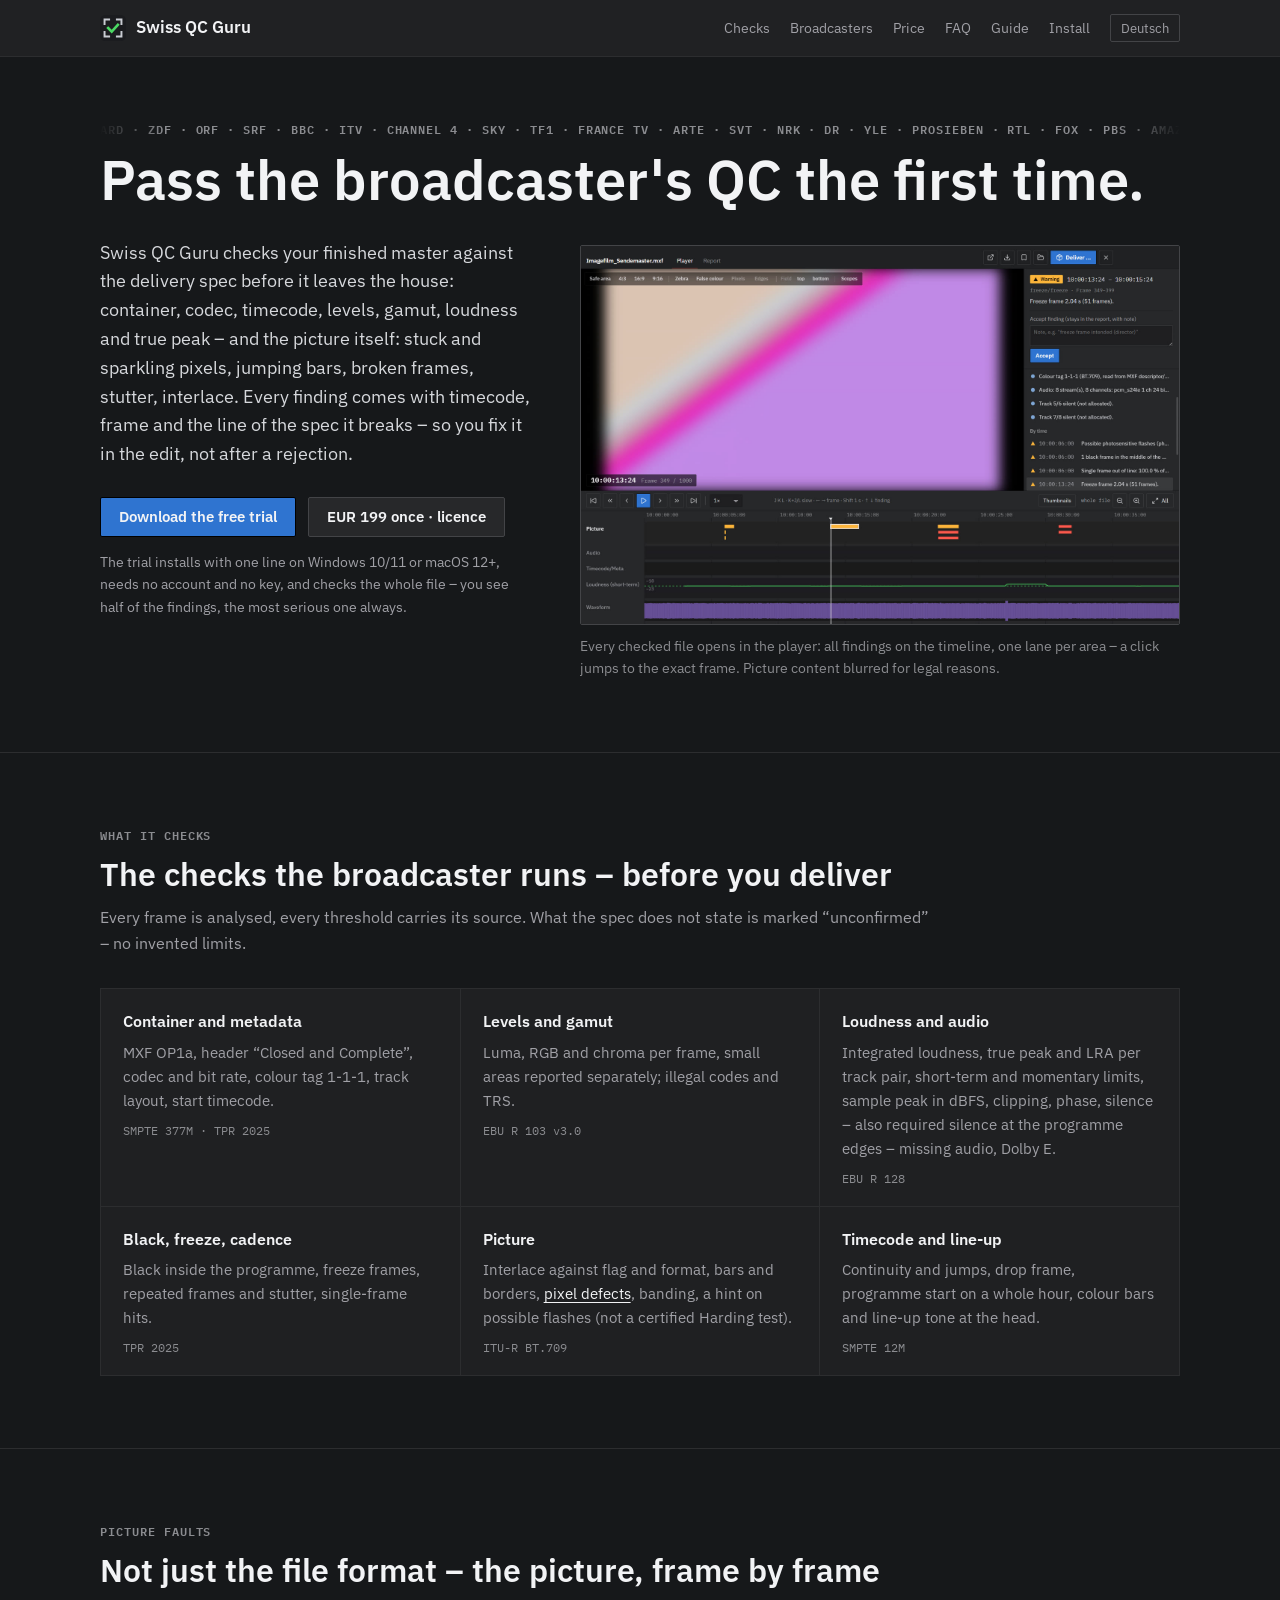
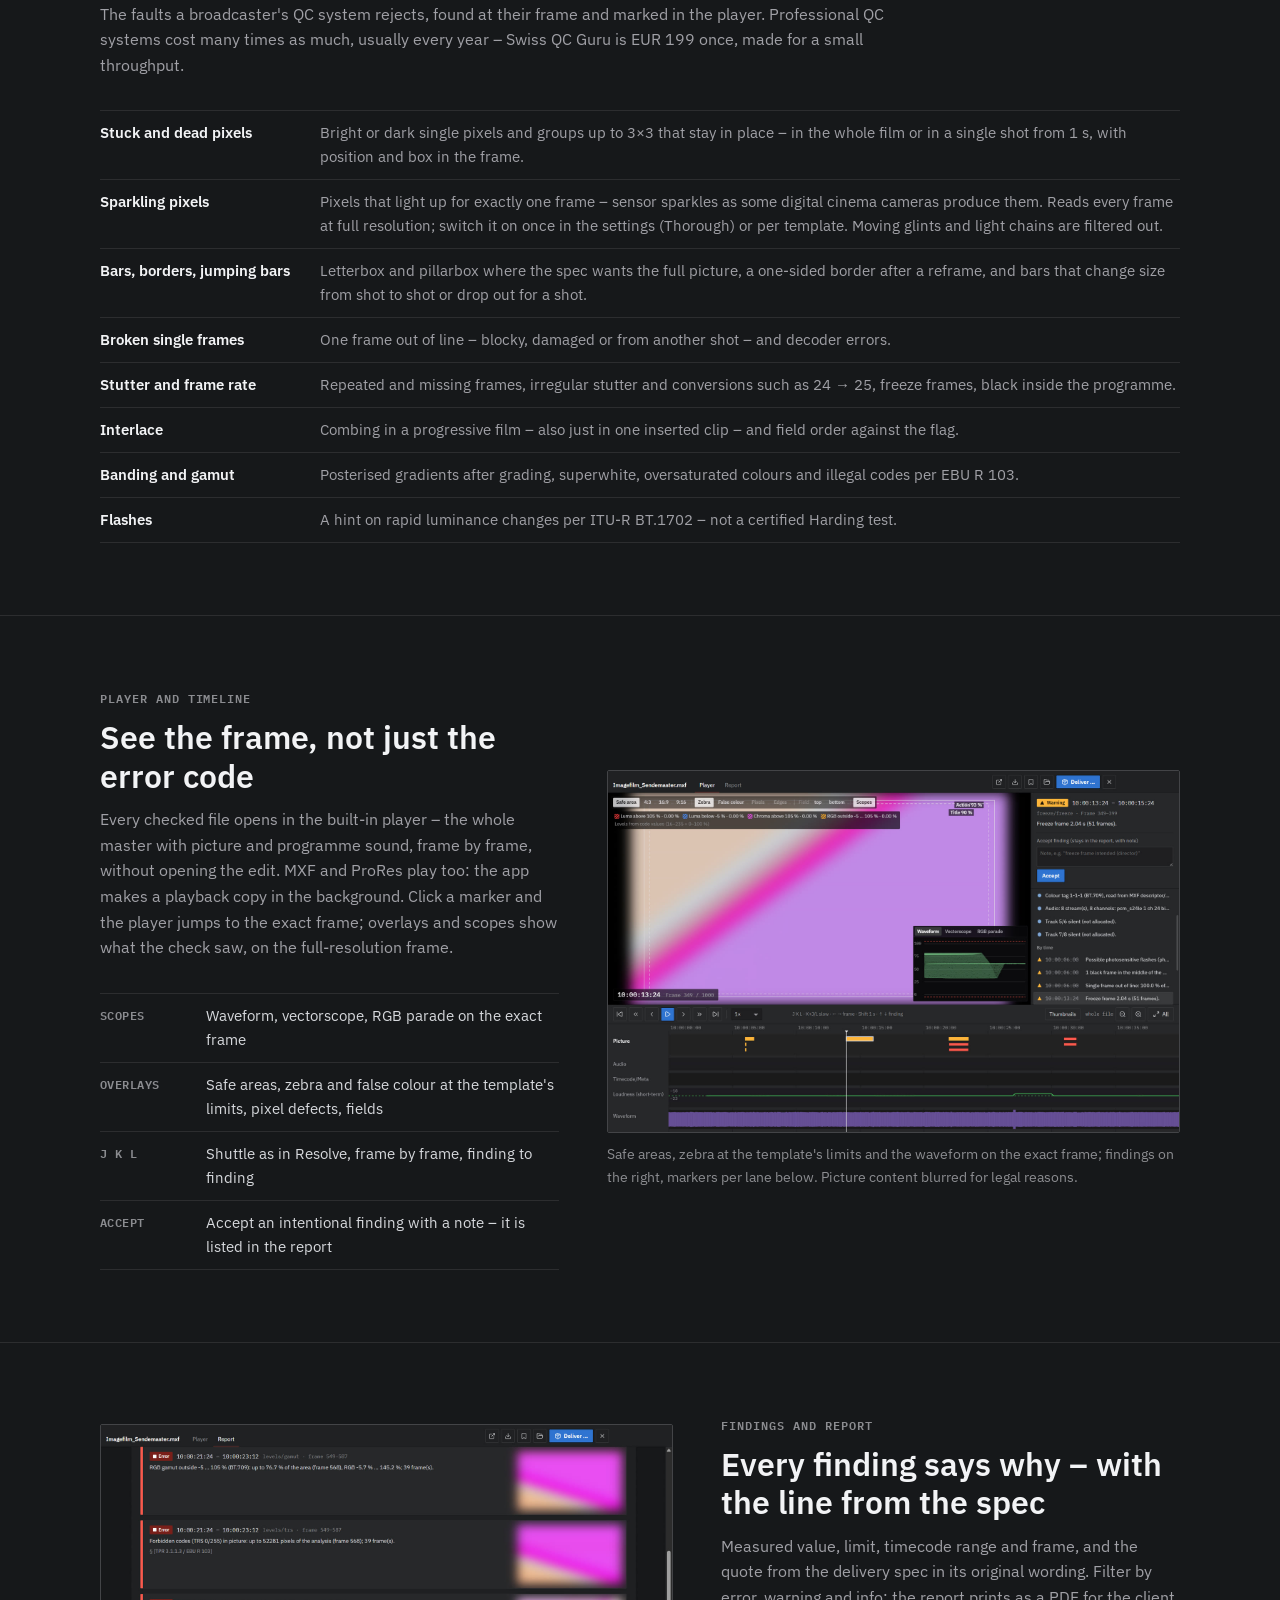
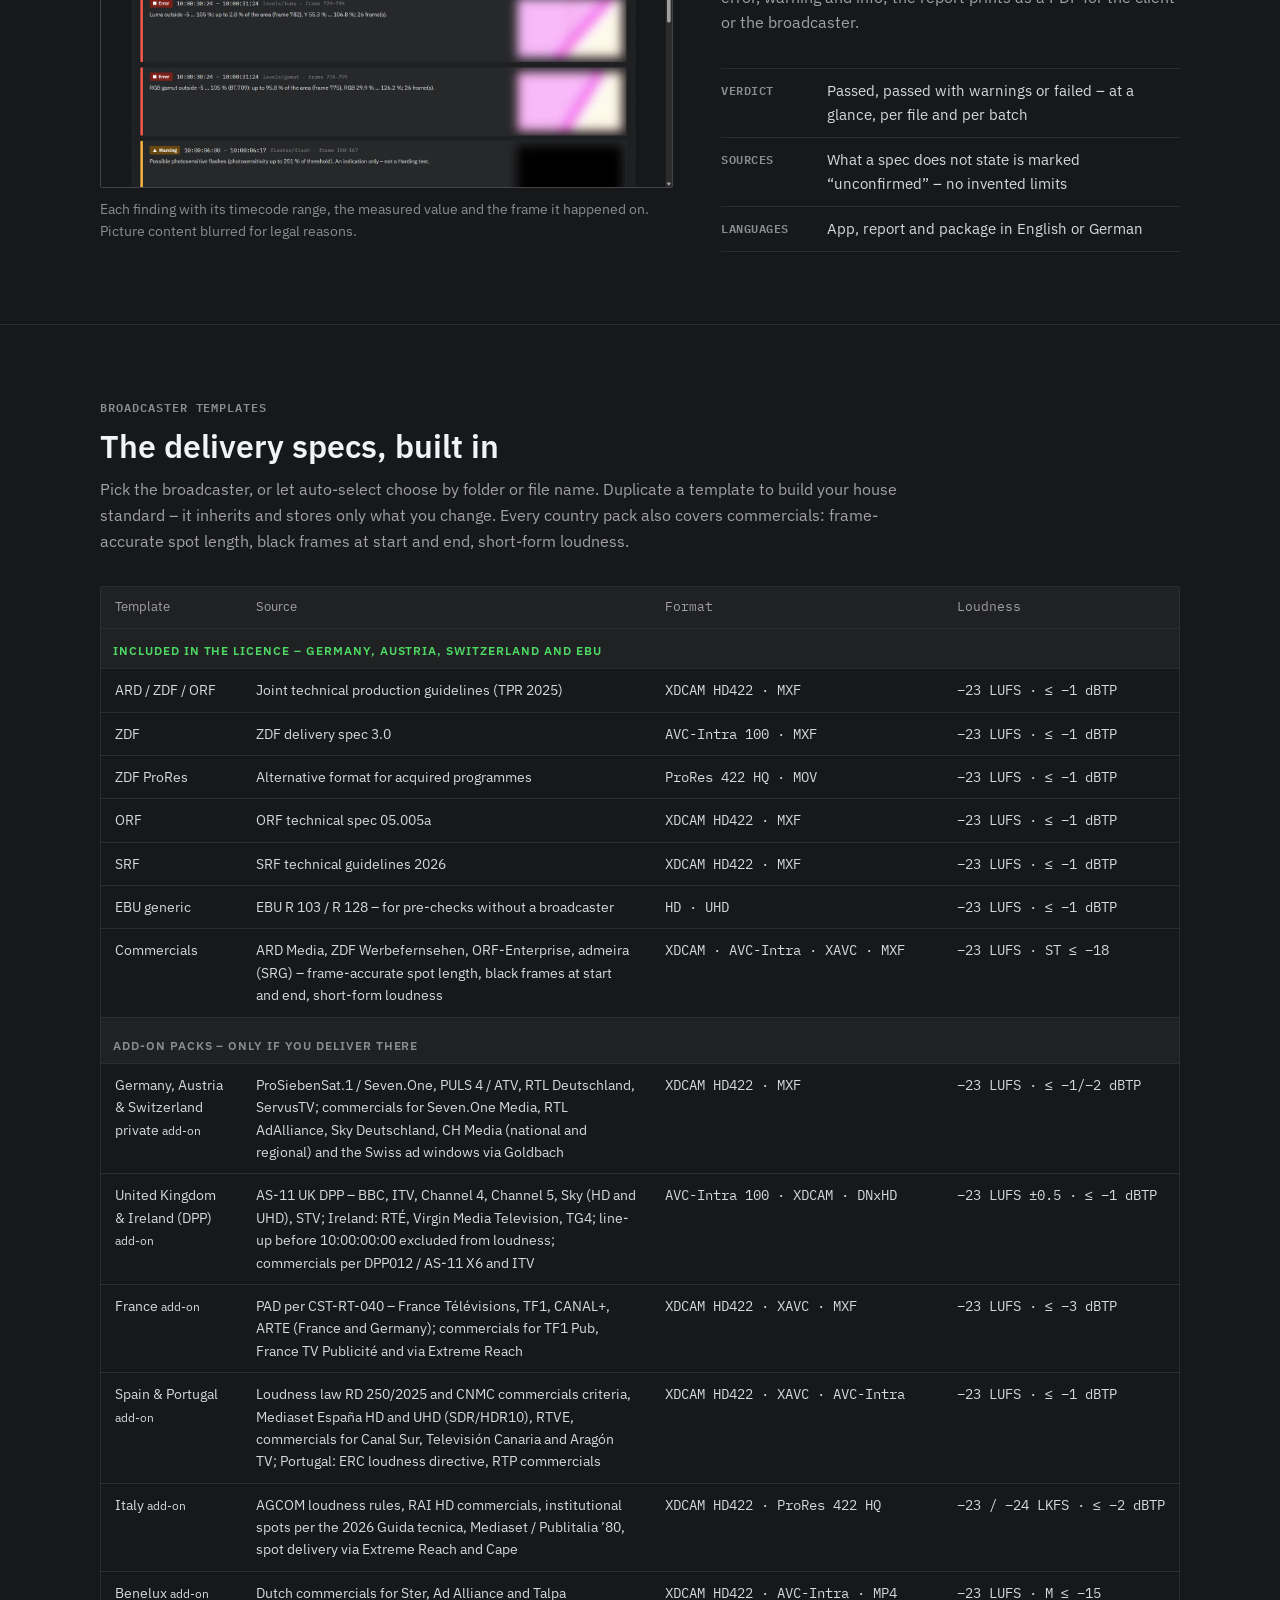
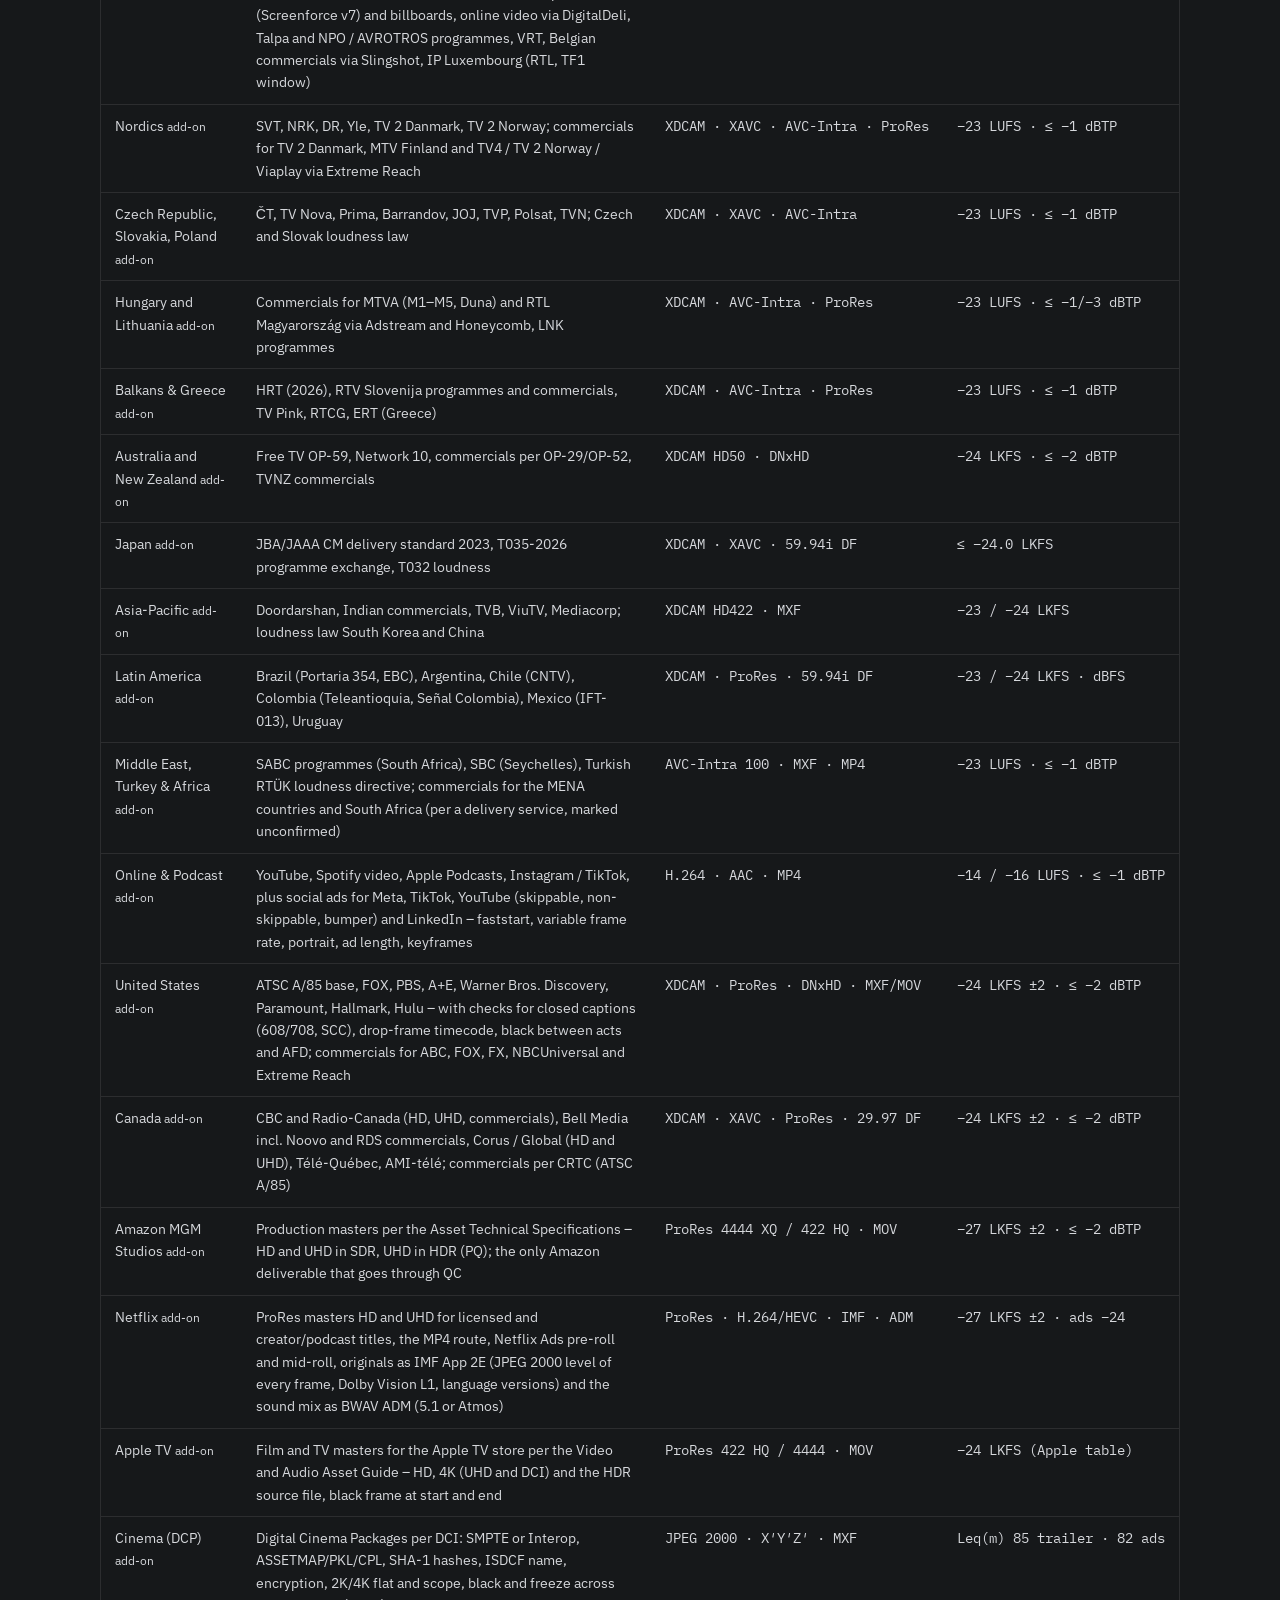
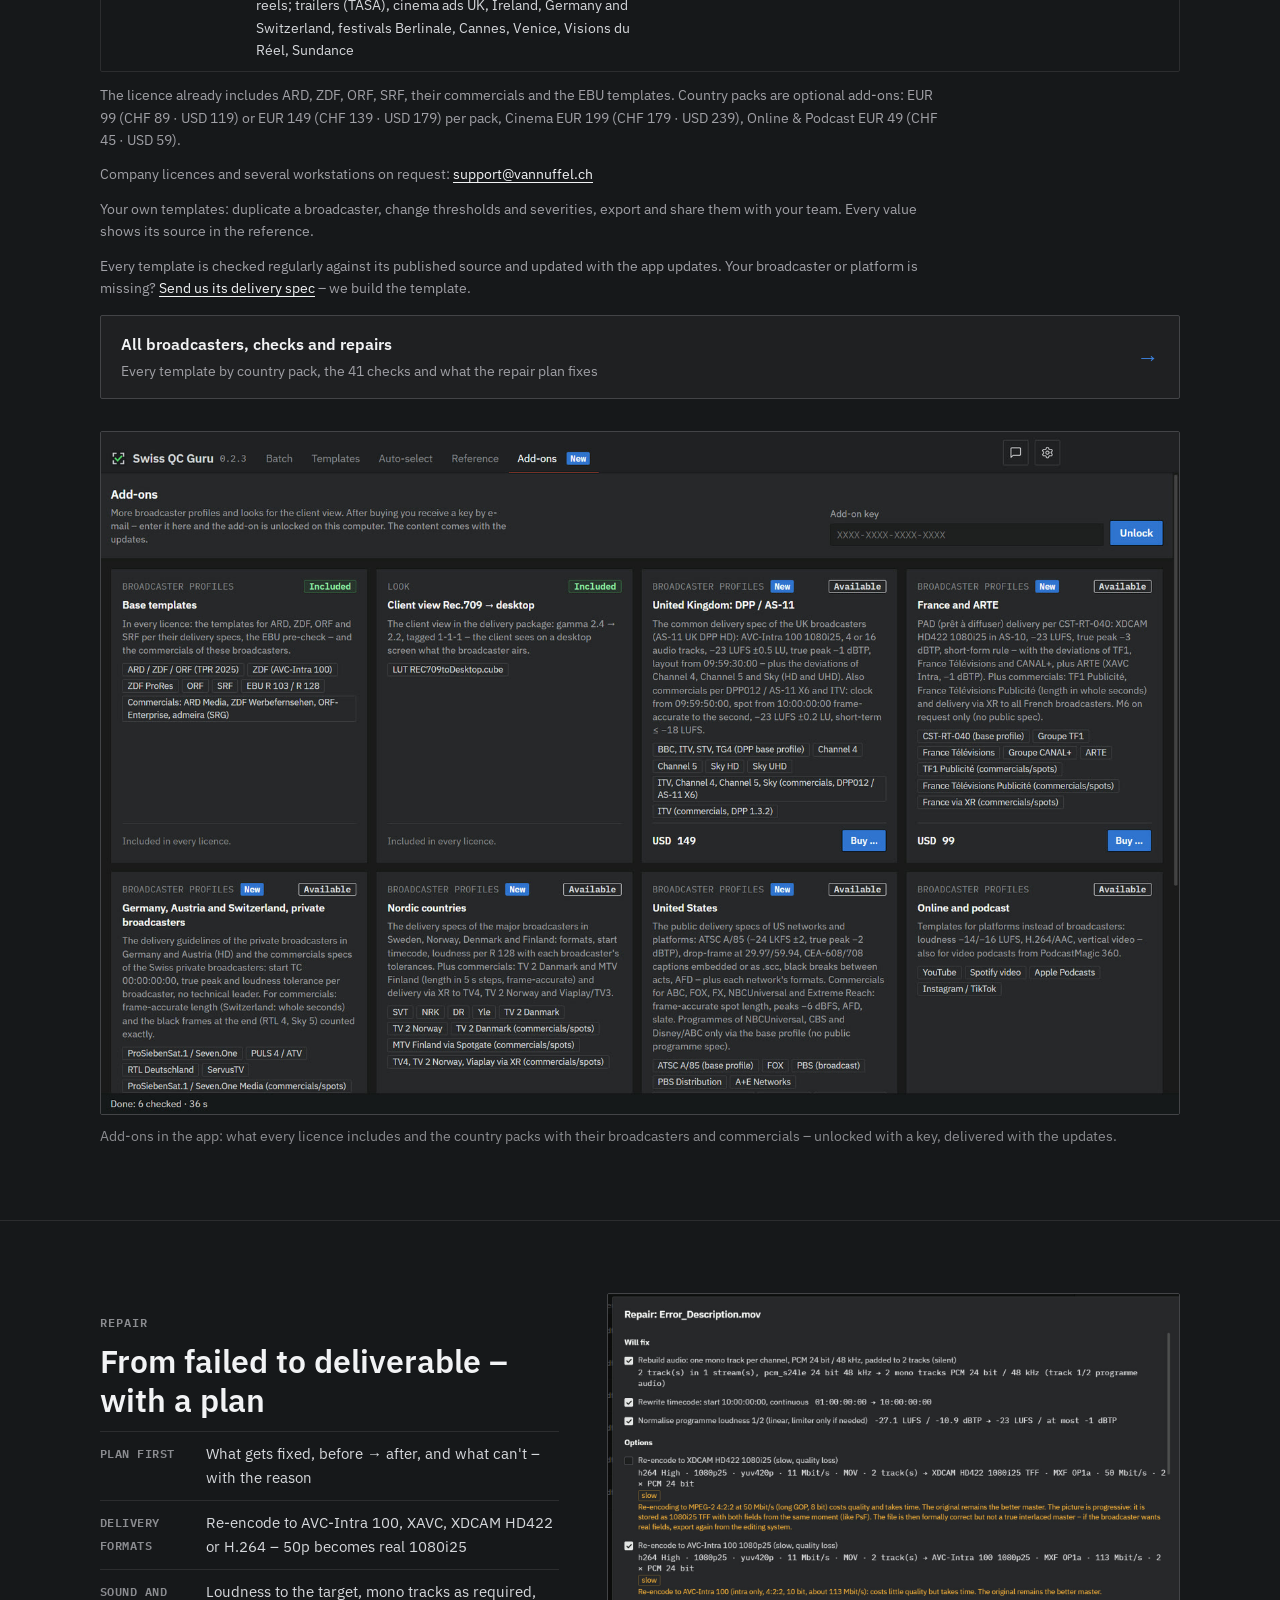
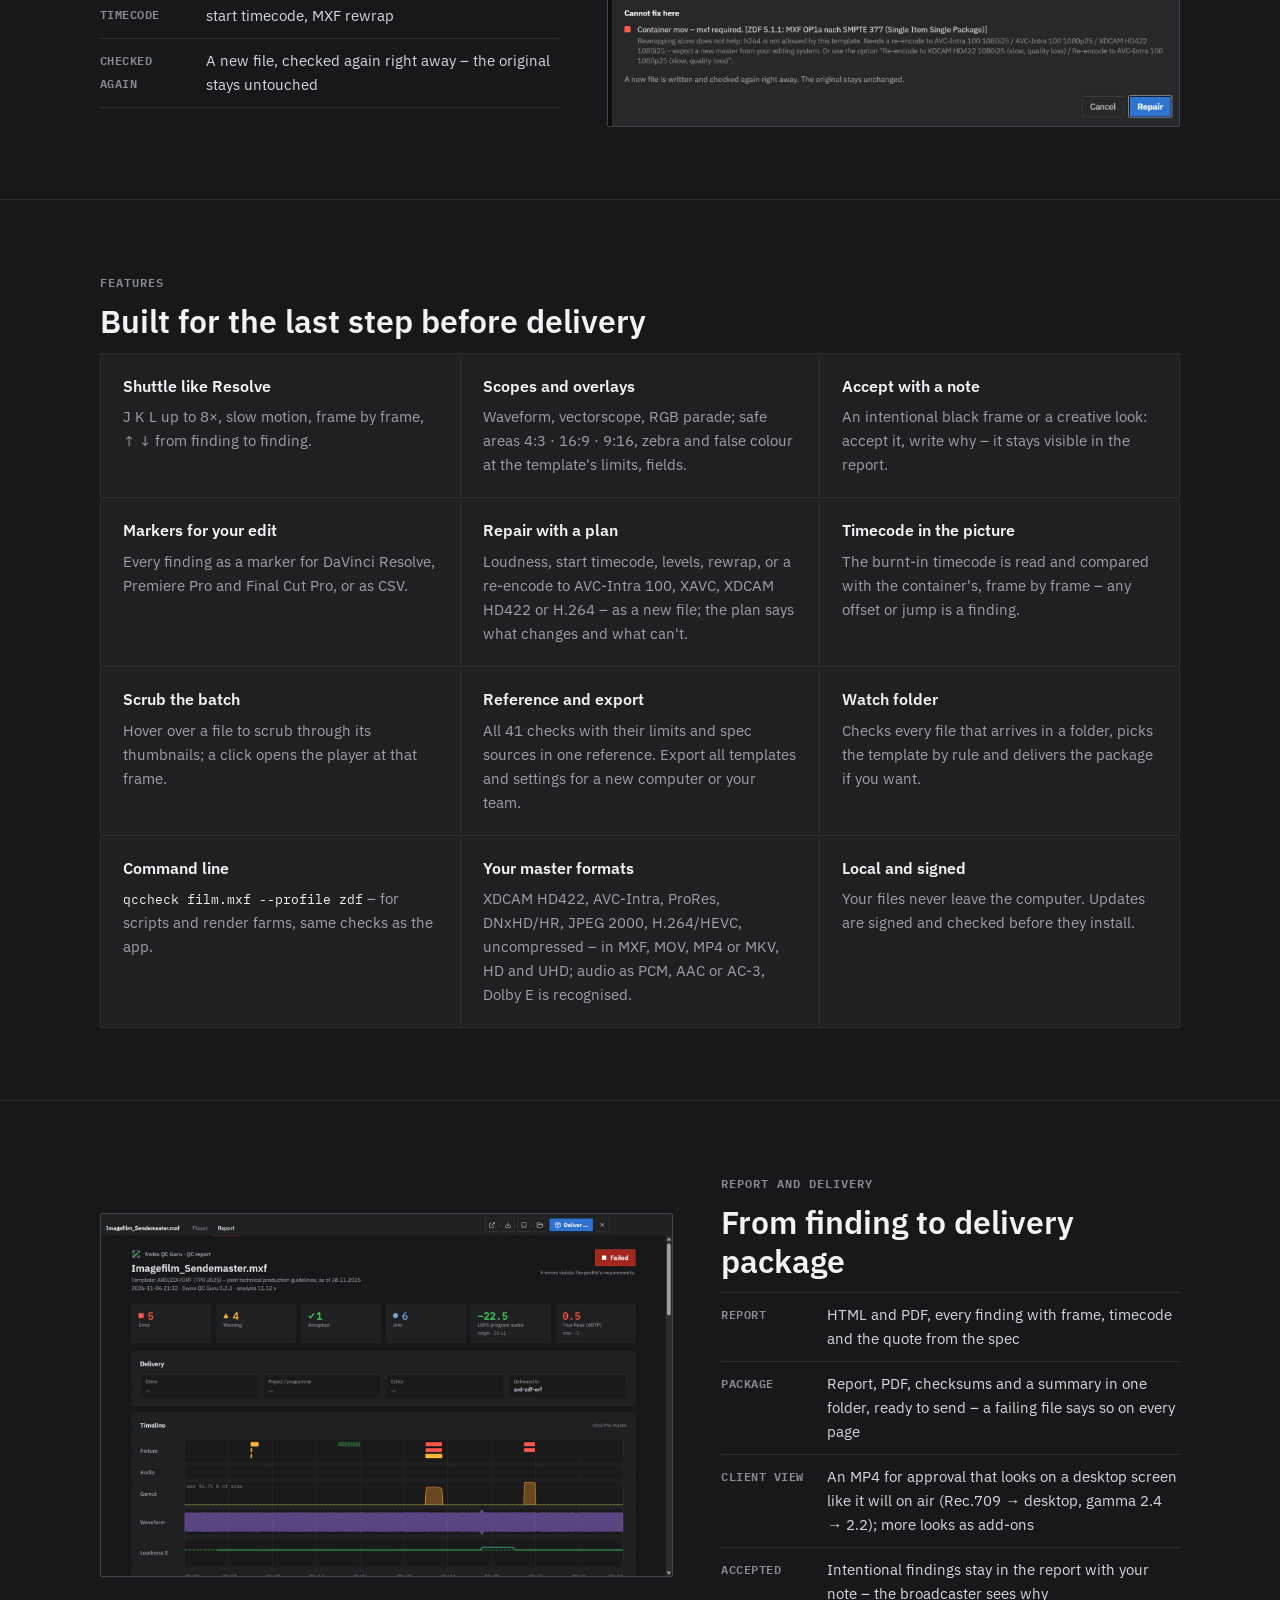
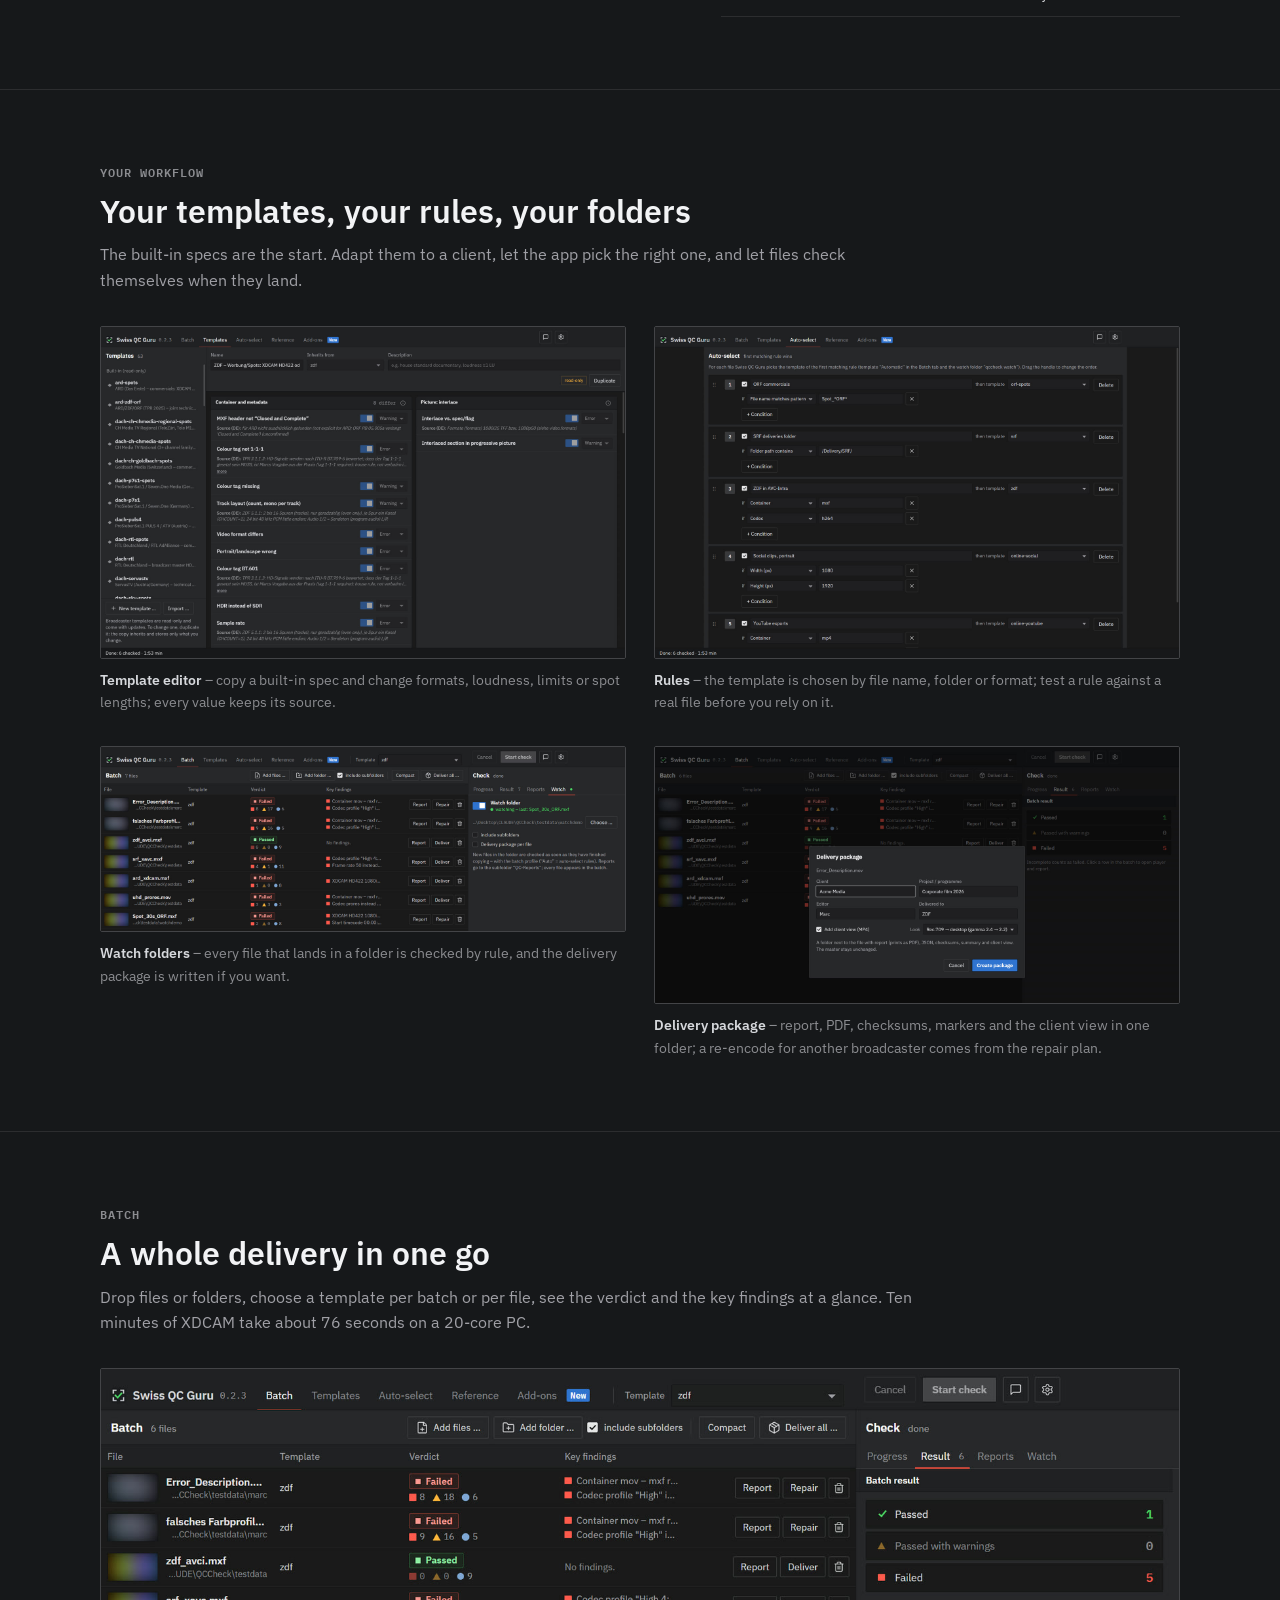
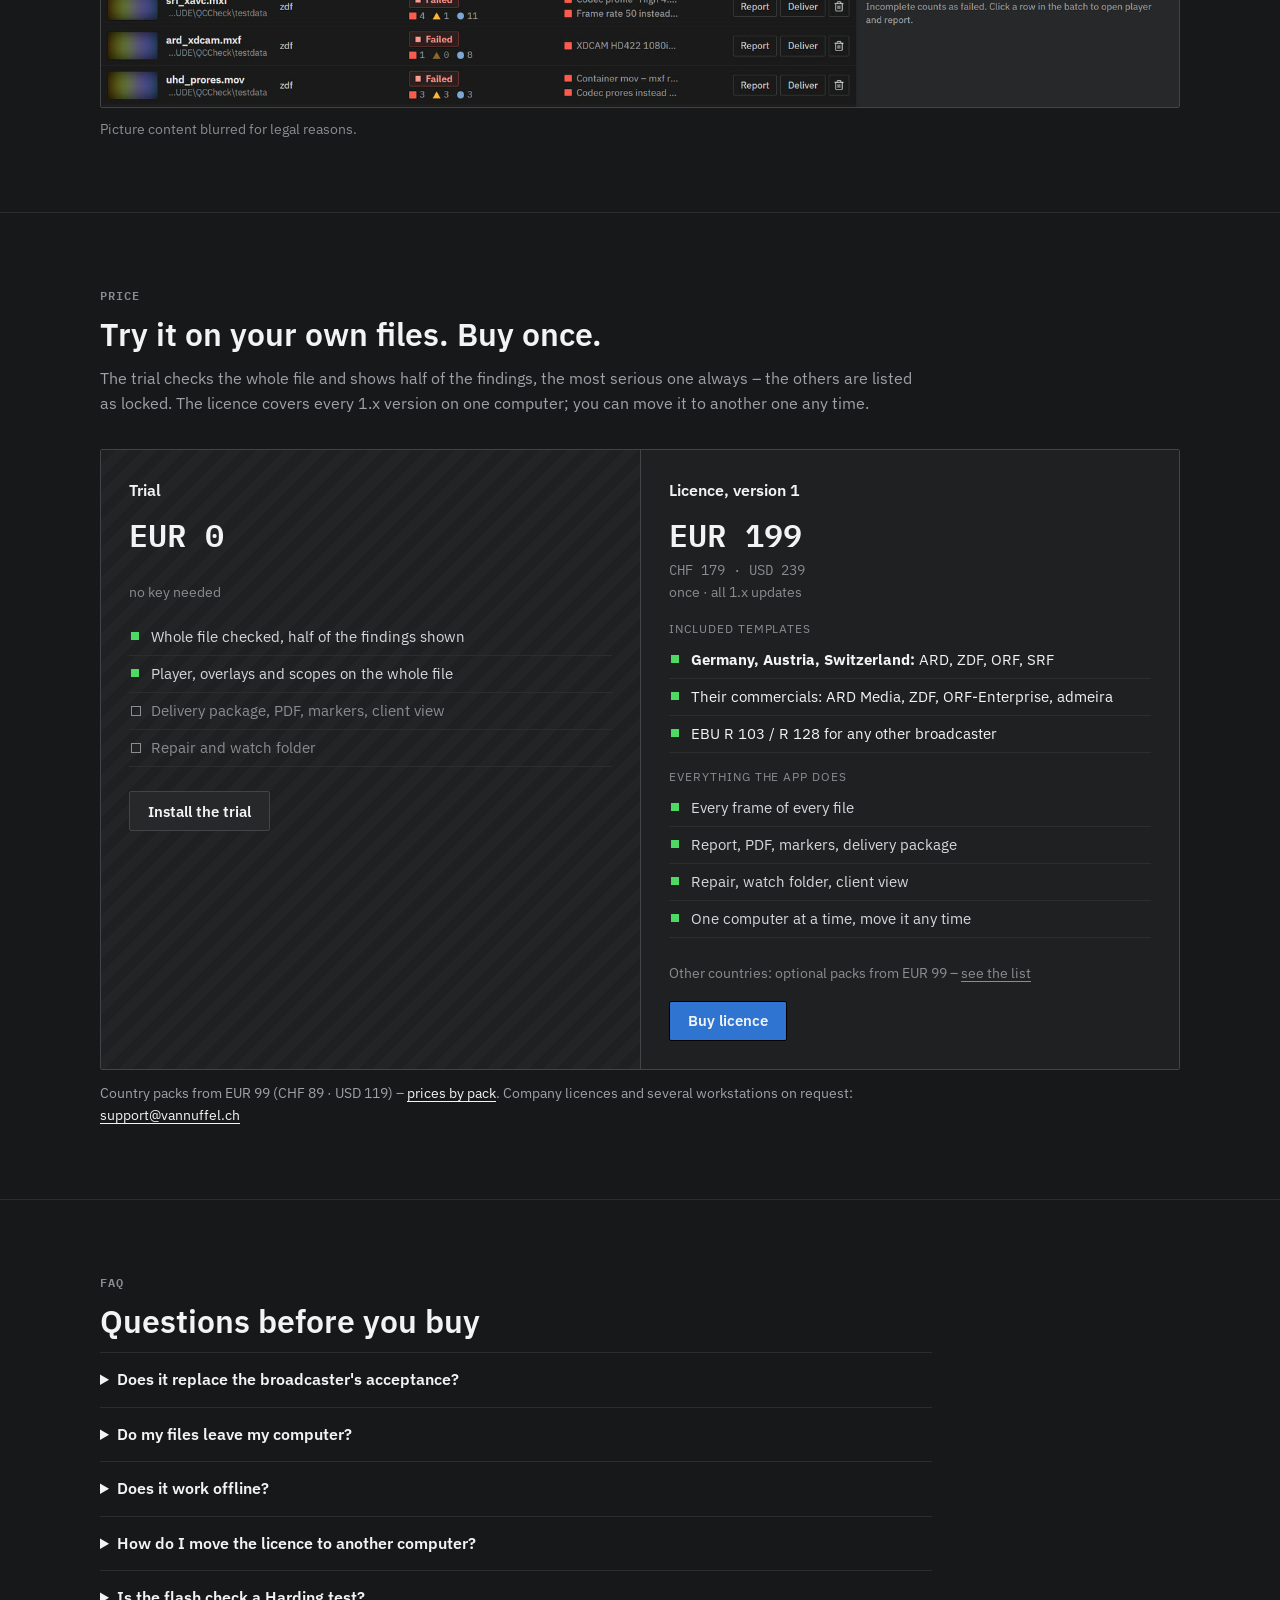
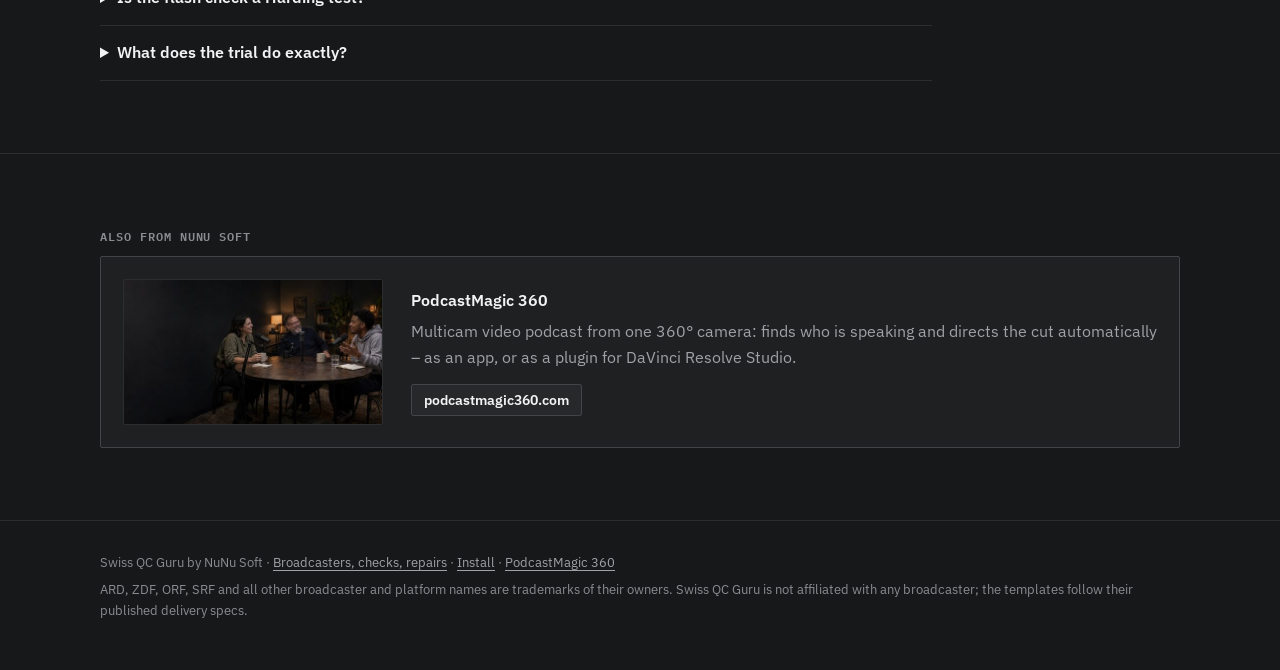
==== commit f398fb2e: "Install page: version 0.2.16 and release notes; picture faults: Thorough switch Co-Authored-By: Clau" ====
--- a/index.html
+++ b/index.html
@@ -104,7 +104,7 @@
       <dt><span lang="en">Stuck and dead pixels</span><span lang="de">Hängende und tote Pixel</span></dt>
       <dd><span lang="en">Bright or dark single pixels and groups up to 3×3 that stay in place – in the whole film or in a single shot from 1 s, with position and box in the frame.</span><span lang="de">Helle oder dunkle Einzelpixel und Gruppen bis 3×3, die stehen bleiben – im ganzen Film oder in einer einzigen Einstellung ab 1 s, mit Stelle und Rahmen im Bild.</span></dd>
       <dt><span lang="en">Sparkling pixels</span><span lang="de">Aufblitzende Pixel</span></dt>
-      <dd><span lang="en">Pixels that light up for exactly one frame – sensor sparkles as some digital cinema cameras produce them. Reads every frame at full resolution; switch it on in your template. Moving glints and light chains are filtered out.</span><span lang="de">Pixel, die für genau ein Bild aufleuchten – Sensor-Sparkles, wie sie manche digitale Kinokameras liefern. Liest jedes Bild in voller Auflösung; in der eigenen Vorlage einschalten. Bewegte Glanzpunkte und Lichterketten werden ausgefiltert.</span></dd>
+      <dd><span lang="en">Pixels that light up for exactly one frame – sensor sparkles as some digital cinema cameras produce them. Reads every frame at full resolution; switch it on once in the settings (Thorough) or per template. Moving glints and light chains are filtered out.</span><span lang="de">Pixel, die für genau ein Bild aufleuchten – Sensor-Sparkles, wie sie manche digitale Kinokameras liefern. Liest jedes Bild in voller Auflösung; einmal in den Einstellungen einschalten (Gründlich) oder je Vorlage. Bewegte Glanzpunkte und Lichterketten werden ausgefiltert.</span></dd>
       <dt><span lang="en">Bars, borders, jumping bars</span><span lang="de">Balken, Ränder, springende Balken</span></dt>
       <dd><span lang="en">Letterbox and pillarbox where the spec wants the full picture, a one-sided border after a reframe, and bars that change size from shot to shot or drop out for a shot.</span><span lang="de">Letterbox und Pillarbox, wo das Pflichtenheft das volle Bild verlangt, ein einseitiger Rand nach einem Reframe und Balken, die von Einstellung zu Einstellung die Grösse wechseln oder wegfallen.</span></dd>
       <dt><span lang="en">Broken single frames</span><span lang="de">Kaputte Einzelbilder</span></dt>
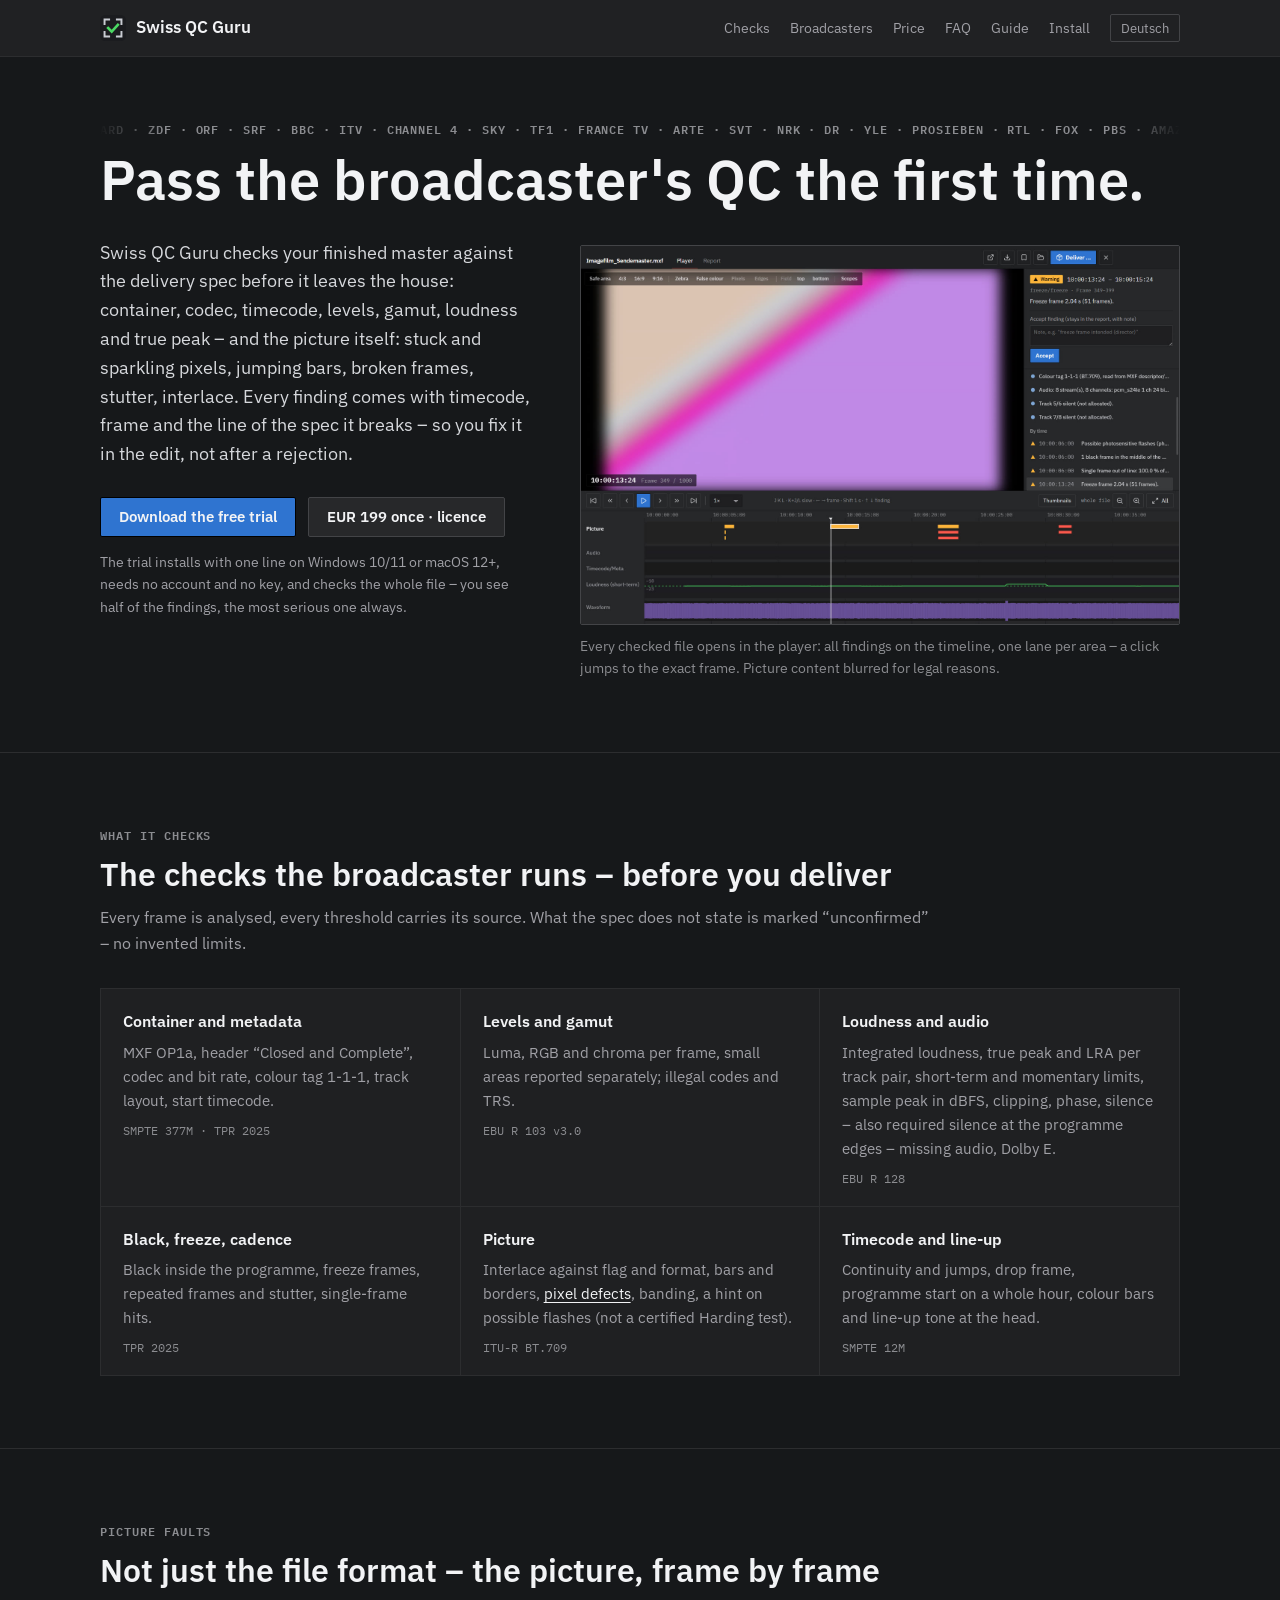
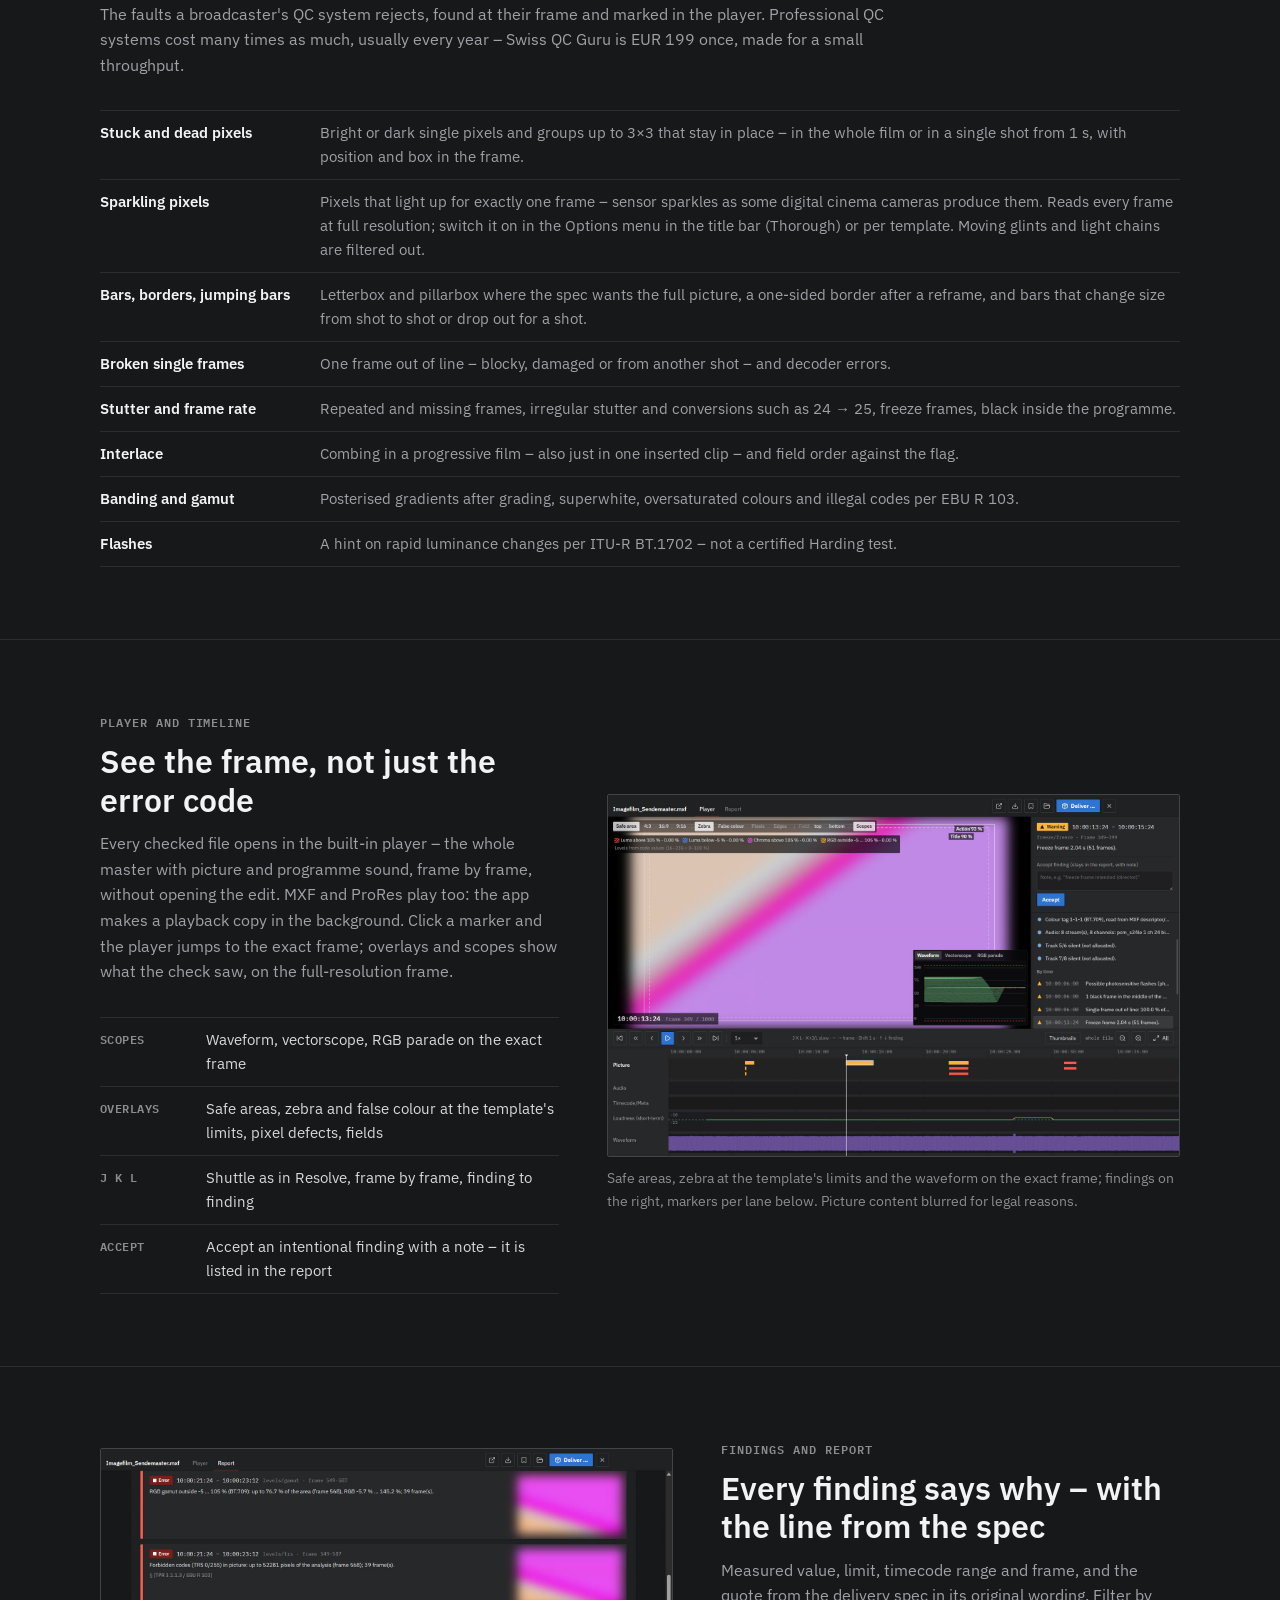
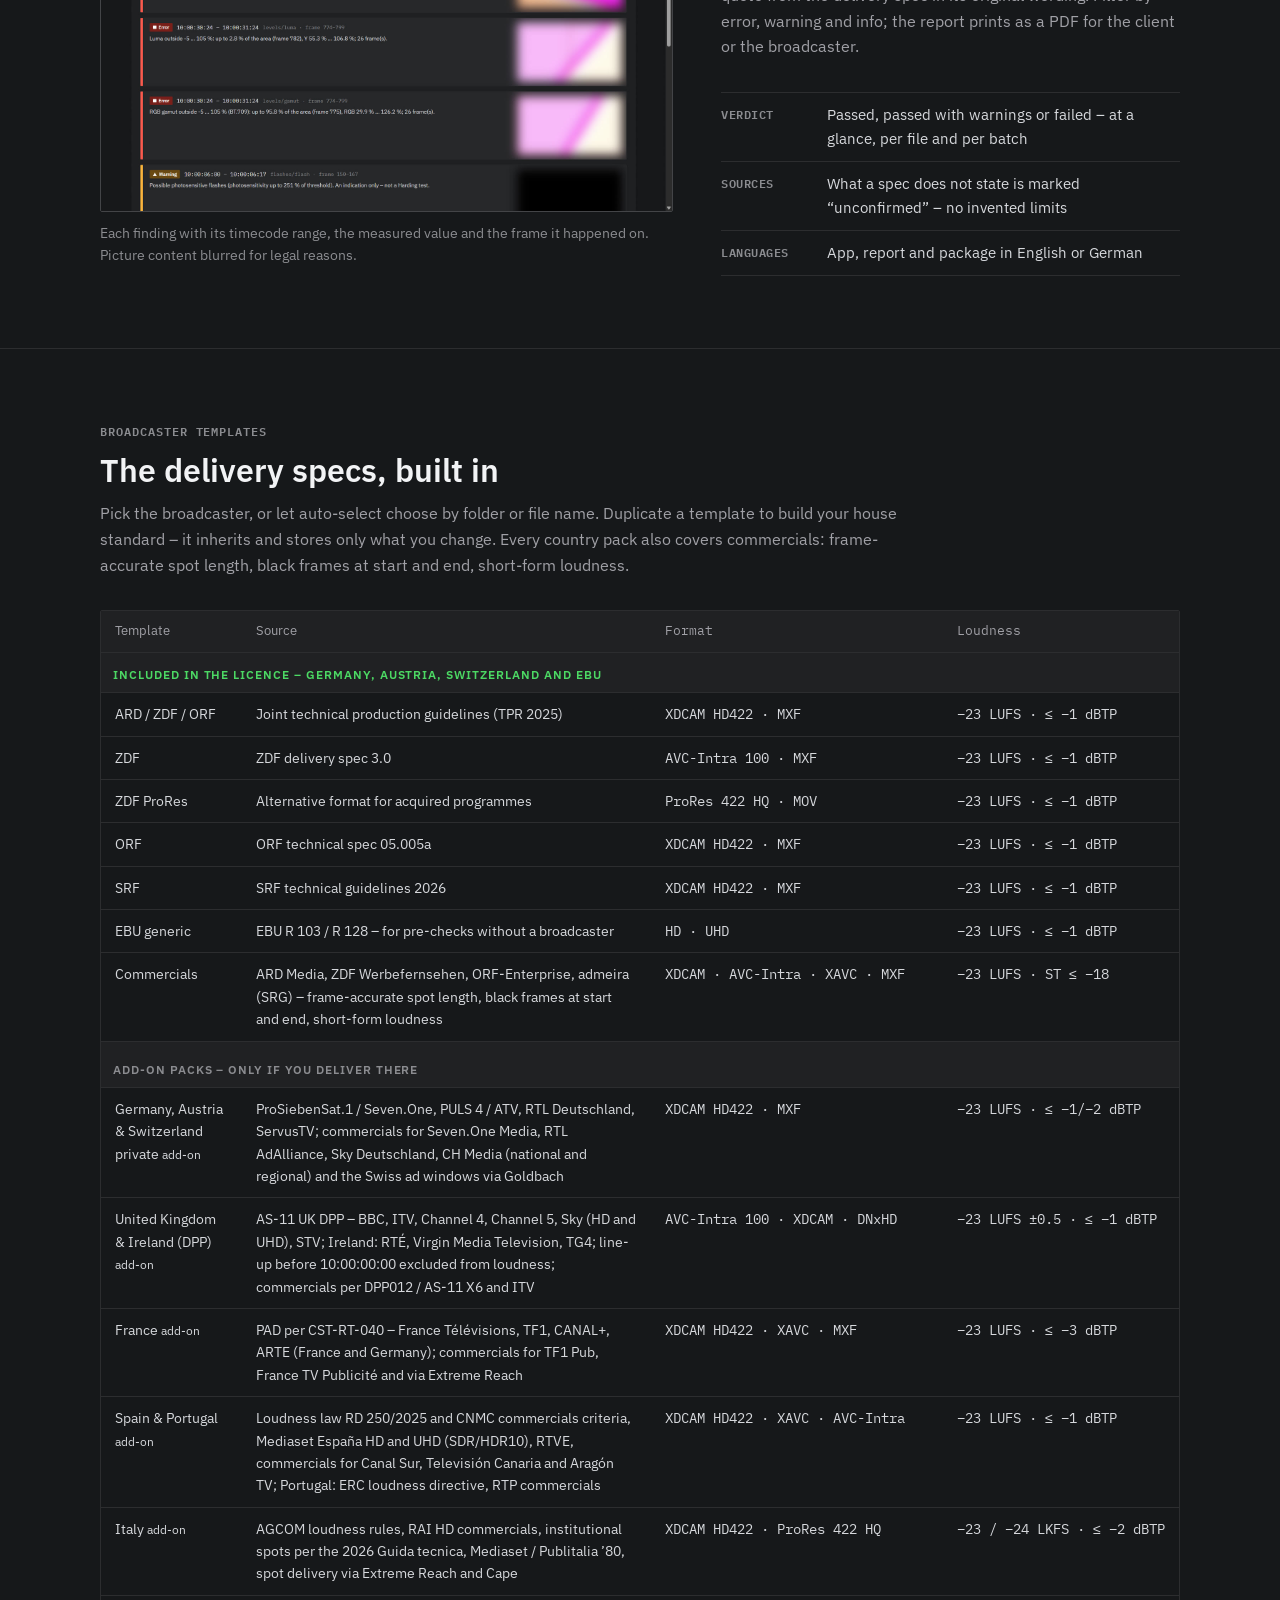
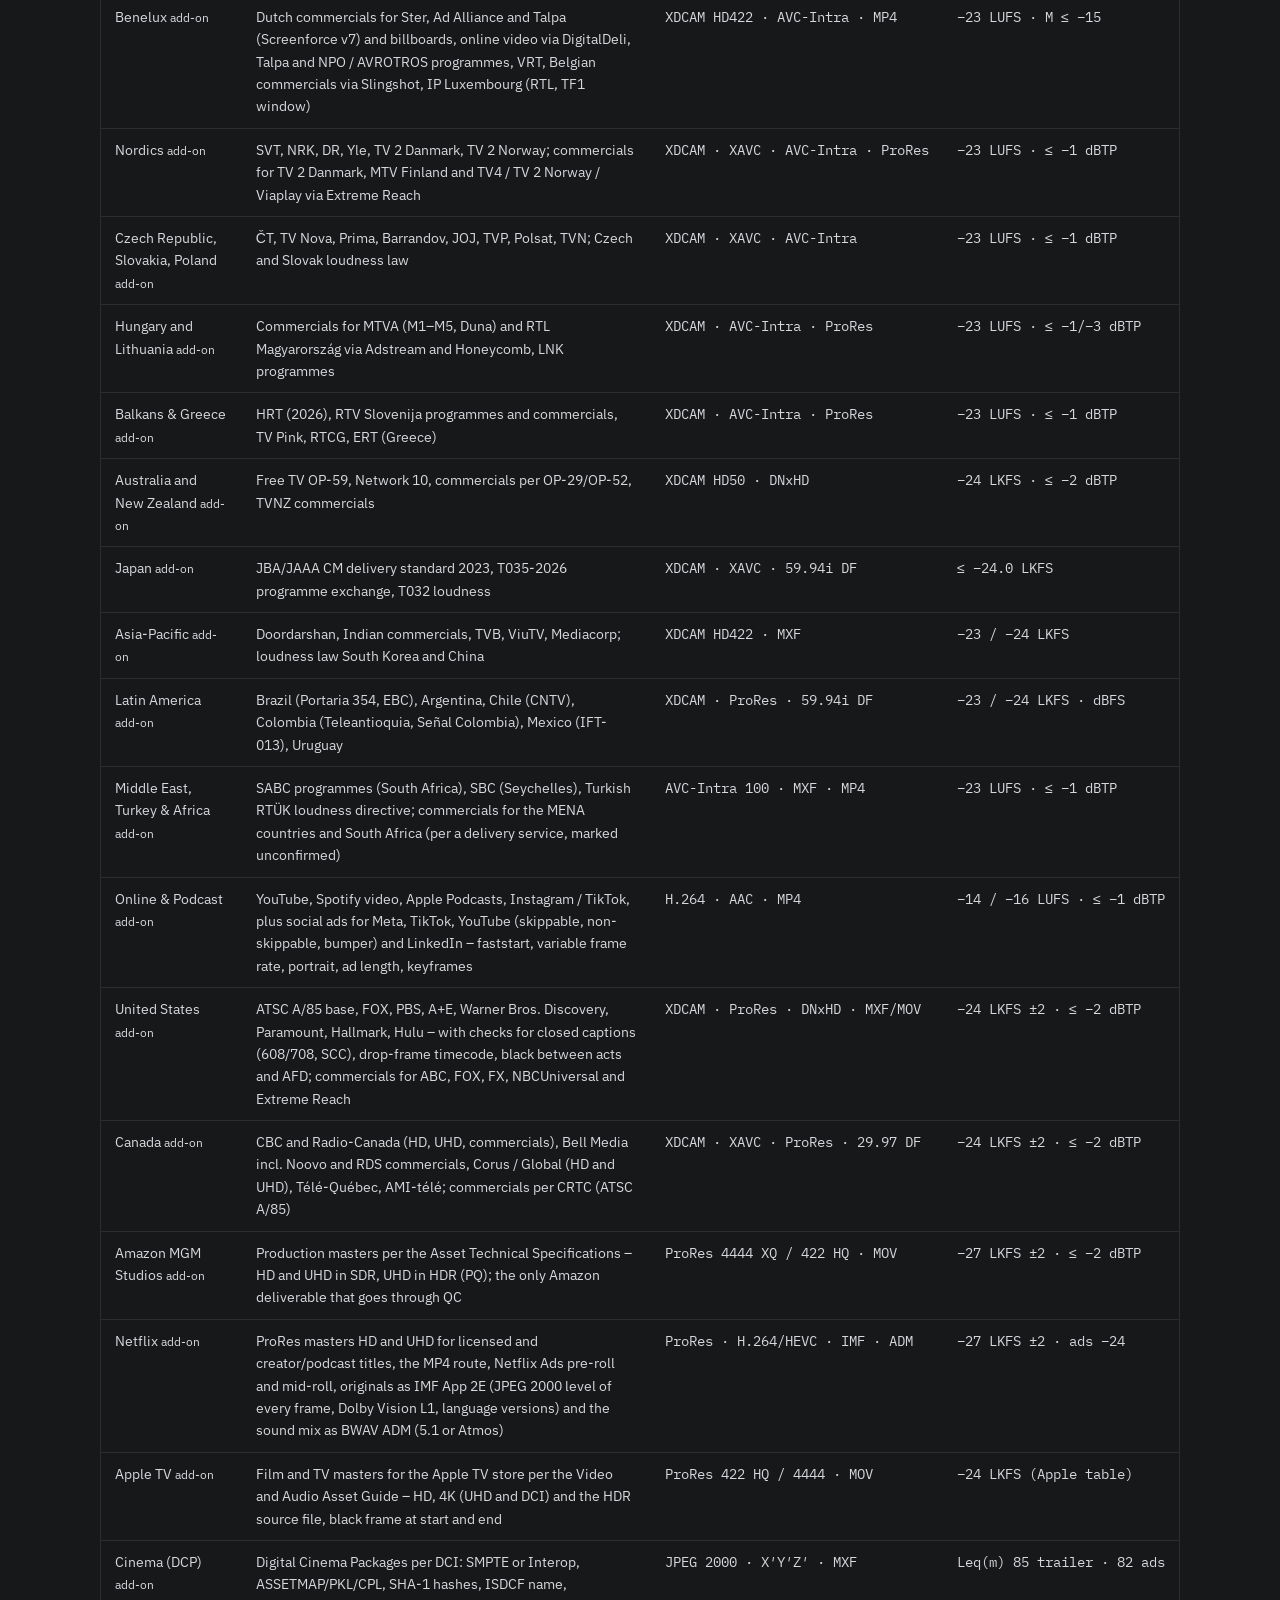
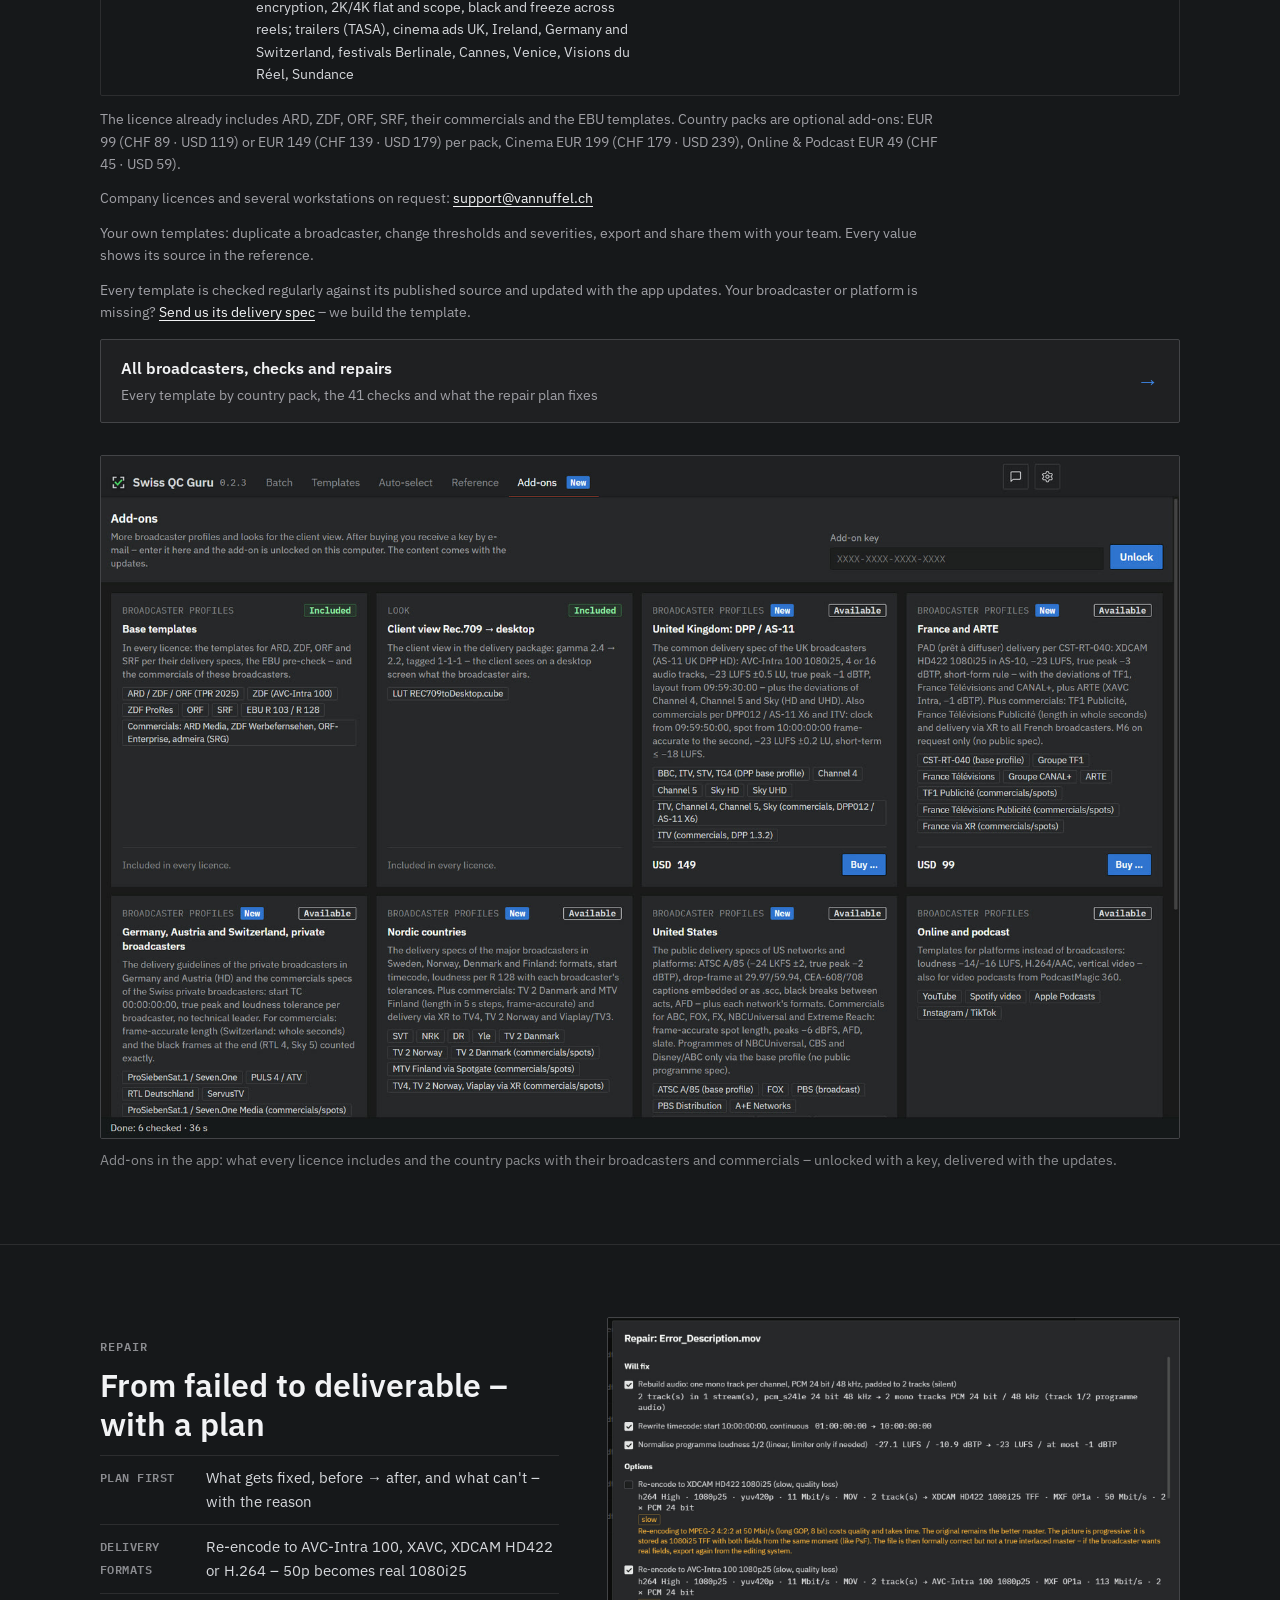
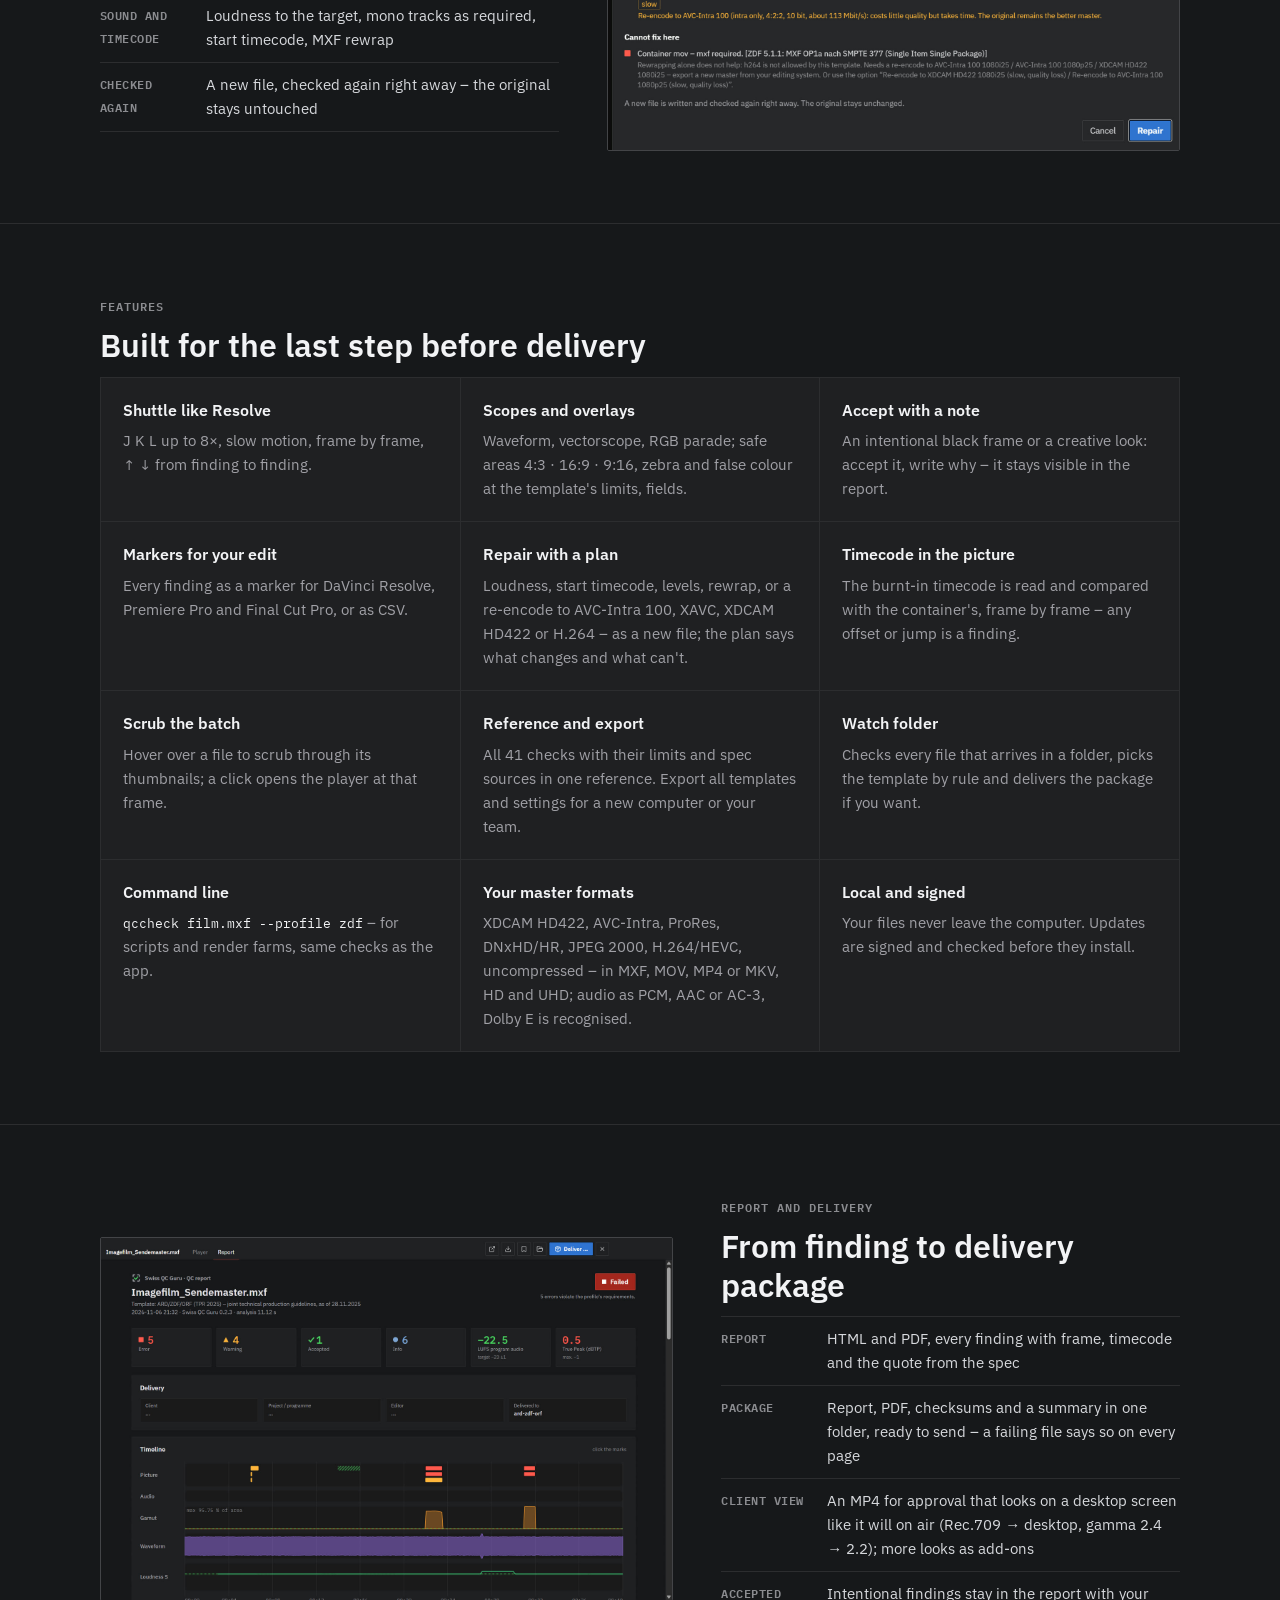
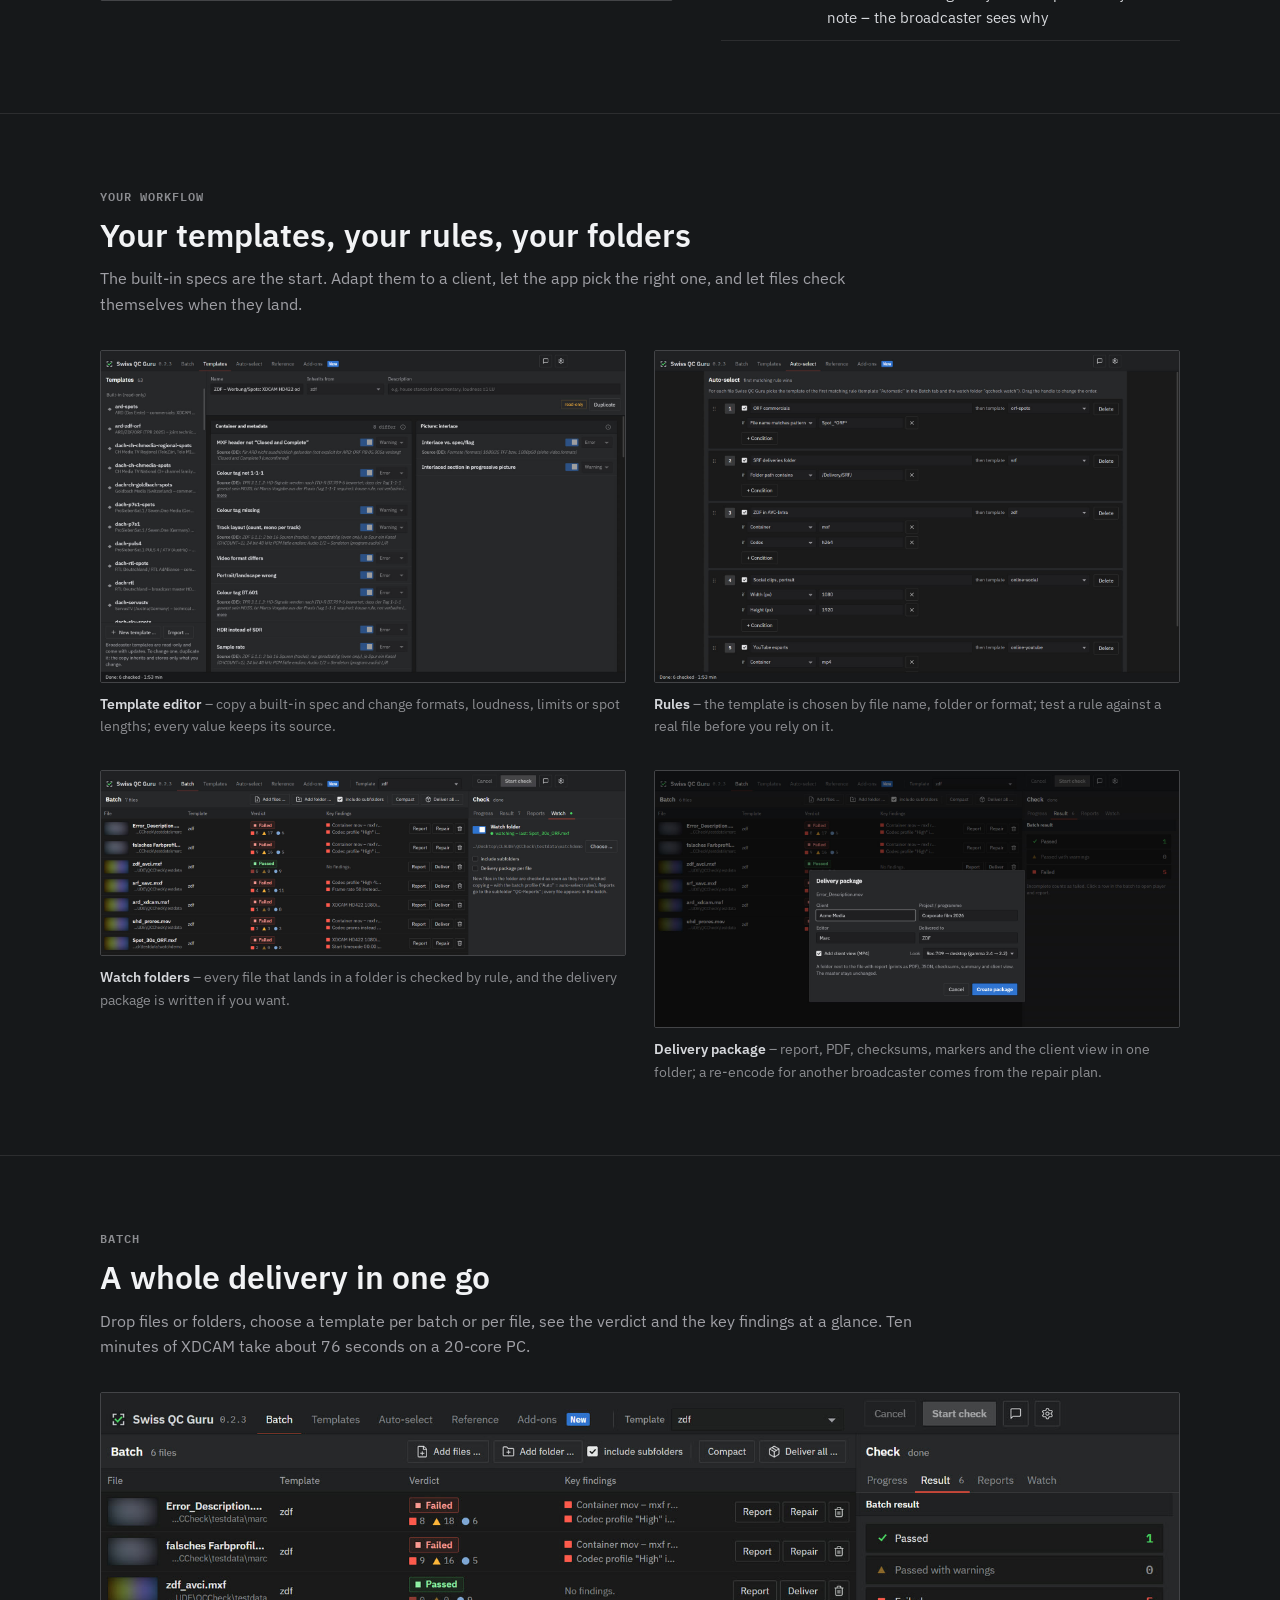
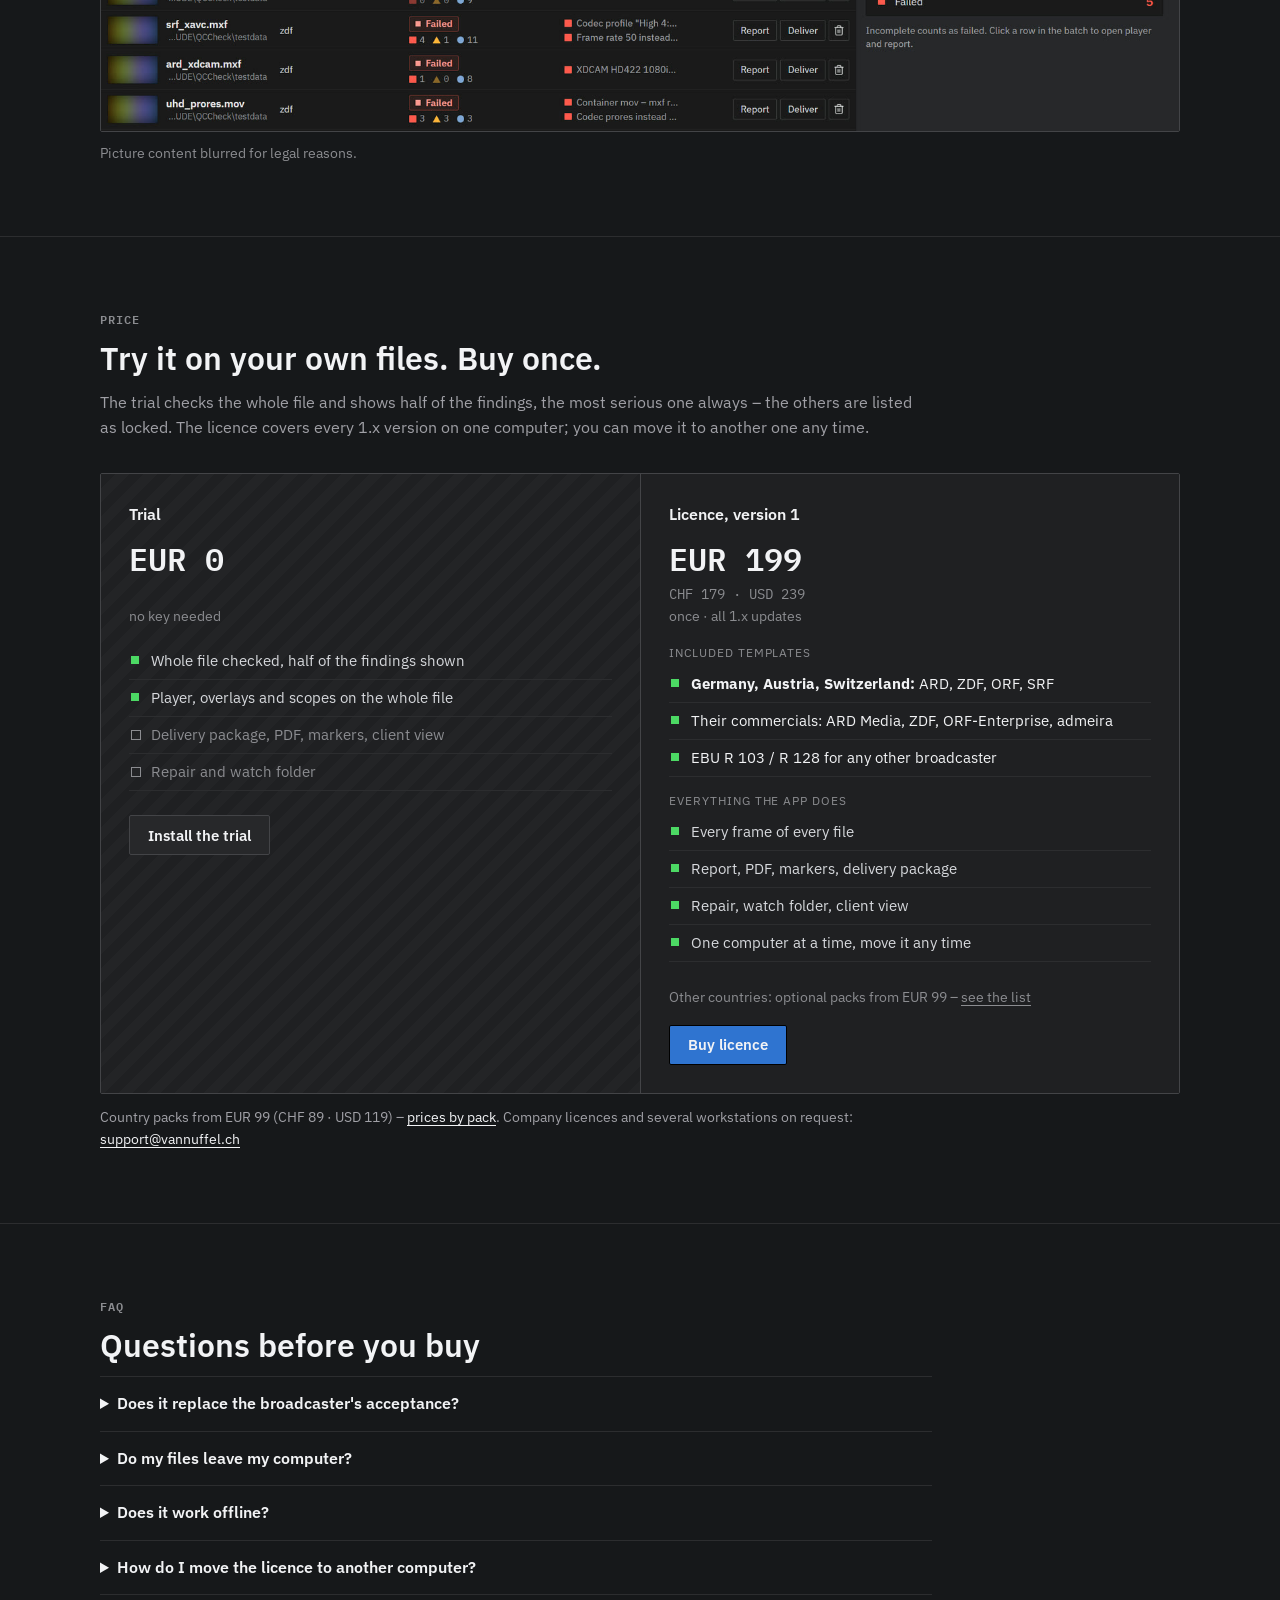
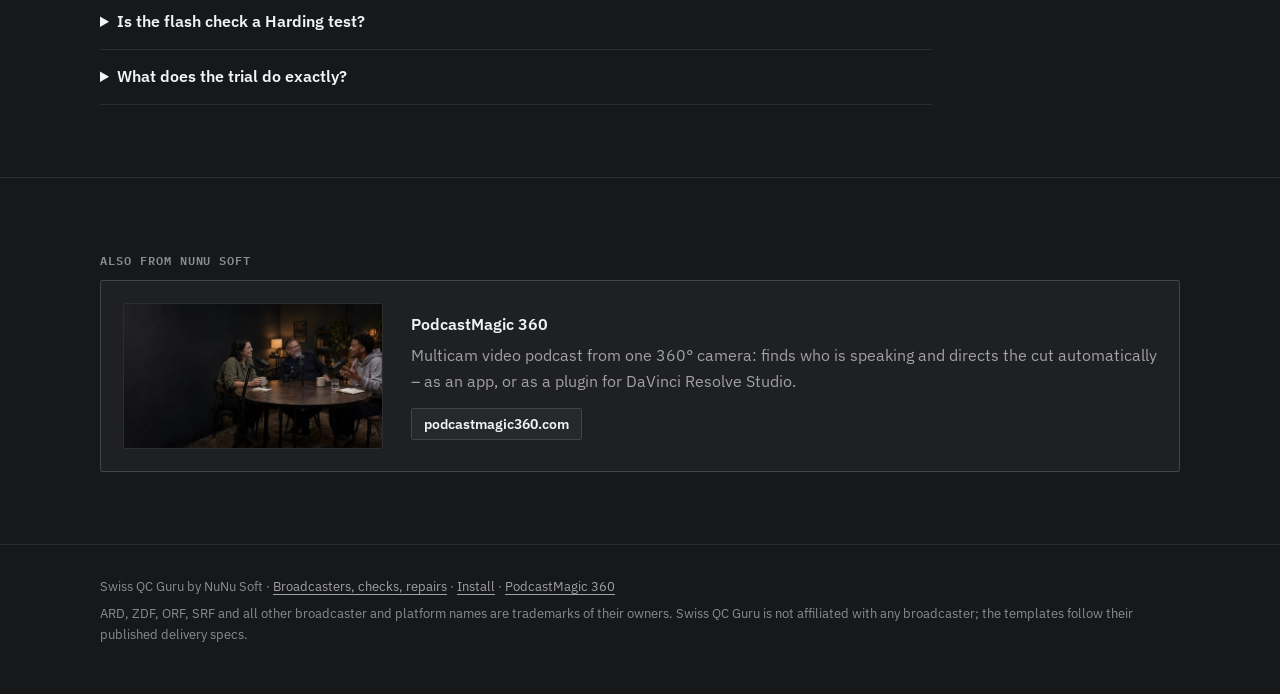
==== commit 923a8ef4: "Install page: version 0.2.17 and release notes (Options menu); picture faults: Thorough switch now i" ====
--- a/index.html
+++ b/index.html
@@ -104,7 +104,7 @@
       <dt><span lang="en">Stuck and dead pixels</span><span lang="de">Hängende und tote Pixel</span></dt>
       <dd><span lang="en">Bright or dark single pixels and groups up to 3×3 that stay in place – in the whole film or in a single shot from 1 s, with position and box in the frame.</span><span lang="de">Helle oder dunkle Einzelpixel und Gruppen bis 3×3, die stehen bleiben – im ganzen Film oder in einer einzigen Einstellung ab 1 s, mit Stelle und Rahmen im Bild.</span></dd>
       <dt><span lang="en">Sparkling pixels</span><span lang="de">Aufblitzende Pixel</span></dt>
-      <dd><span lang="en">Pixels that light up for exactly one frame – sensor sparkles as some digital cinema cameras produce them. Reads every frame at full resolution; switch it on once in the settings (Thorough) or per template. Moving glints and light chains are filtered out.</span><span lang="de">Pixel, die für genau ein Bild aufleuchten – Sensor-Sparkles, wie sie manche digitale Kinokameras liefern. Liest jedes Bild in voller Auflösung; einmal in den Einstellungen einschalten (Gründlich) oder je Vorlage. Bewegte Glanzpunkte und Lichterketten werden ausgefiltert.</span></dd>
+      <dd><span lang="en">Pixels that light up for exactly one frame – sensor sparkles as some digital cinema cameras produce them. Reads every frame at full resolution; switch it on in the Options menu in the title bar (Thorough) or per template. Moving glints and light chains are filtered out.</span><span lang="de">Pixel, die für genau ein Bild aufleuchten – Sensor-Sparkles, wie sie manche digitale Kinokameras liefern. Liest jedes Bild in voller Auflösung; im Menü Optionen in der Titelleiste einschalten (Gründlich) oder je Vorlage. Bewegte Glanzpunkte und Lichterketten werden ausgefiltert.</span></dd>
       <dt><span lang="en">Bars, borders, jumping bars</span><span lang="de">Balken, Ränder, springende Balken</span></dt>
       <dd><span lang="en">Letterbox and pillarbox where the spec wants the full picture, a one-sided border after a reframe, and bars that change size from shot to shot or drop out for a shot.</span><span lang="de">Letterbox und Pillarbox, wo das Pflichtenheft das volle Bild verlangt, ein einseitiger Rand nach einem Reframe und Balken, die von Einstellung zu Einstellung die Grösse wechseln oder wegfallen.</span></dd>
       <dt><span lang="en">Broken single frames</span><span lang="de">Kaputte Einzelbilder</span></dt>
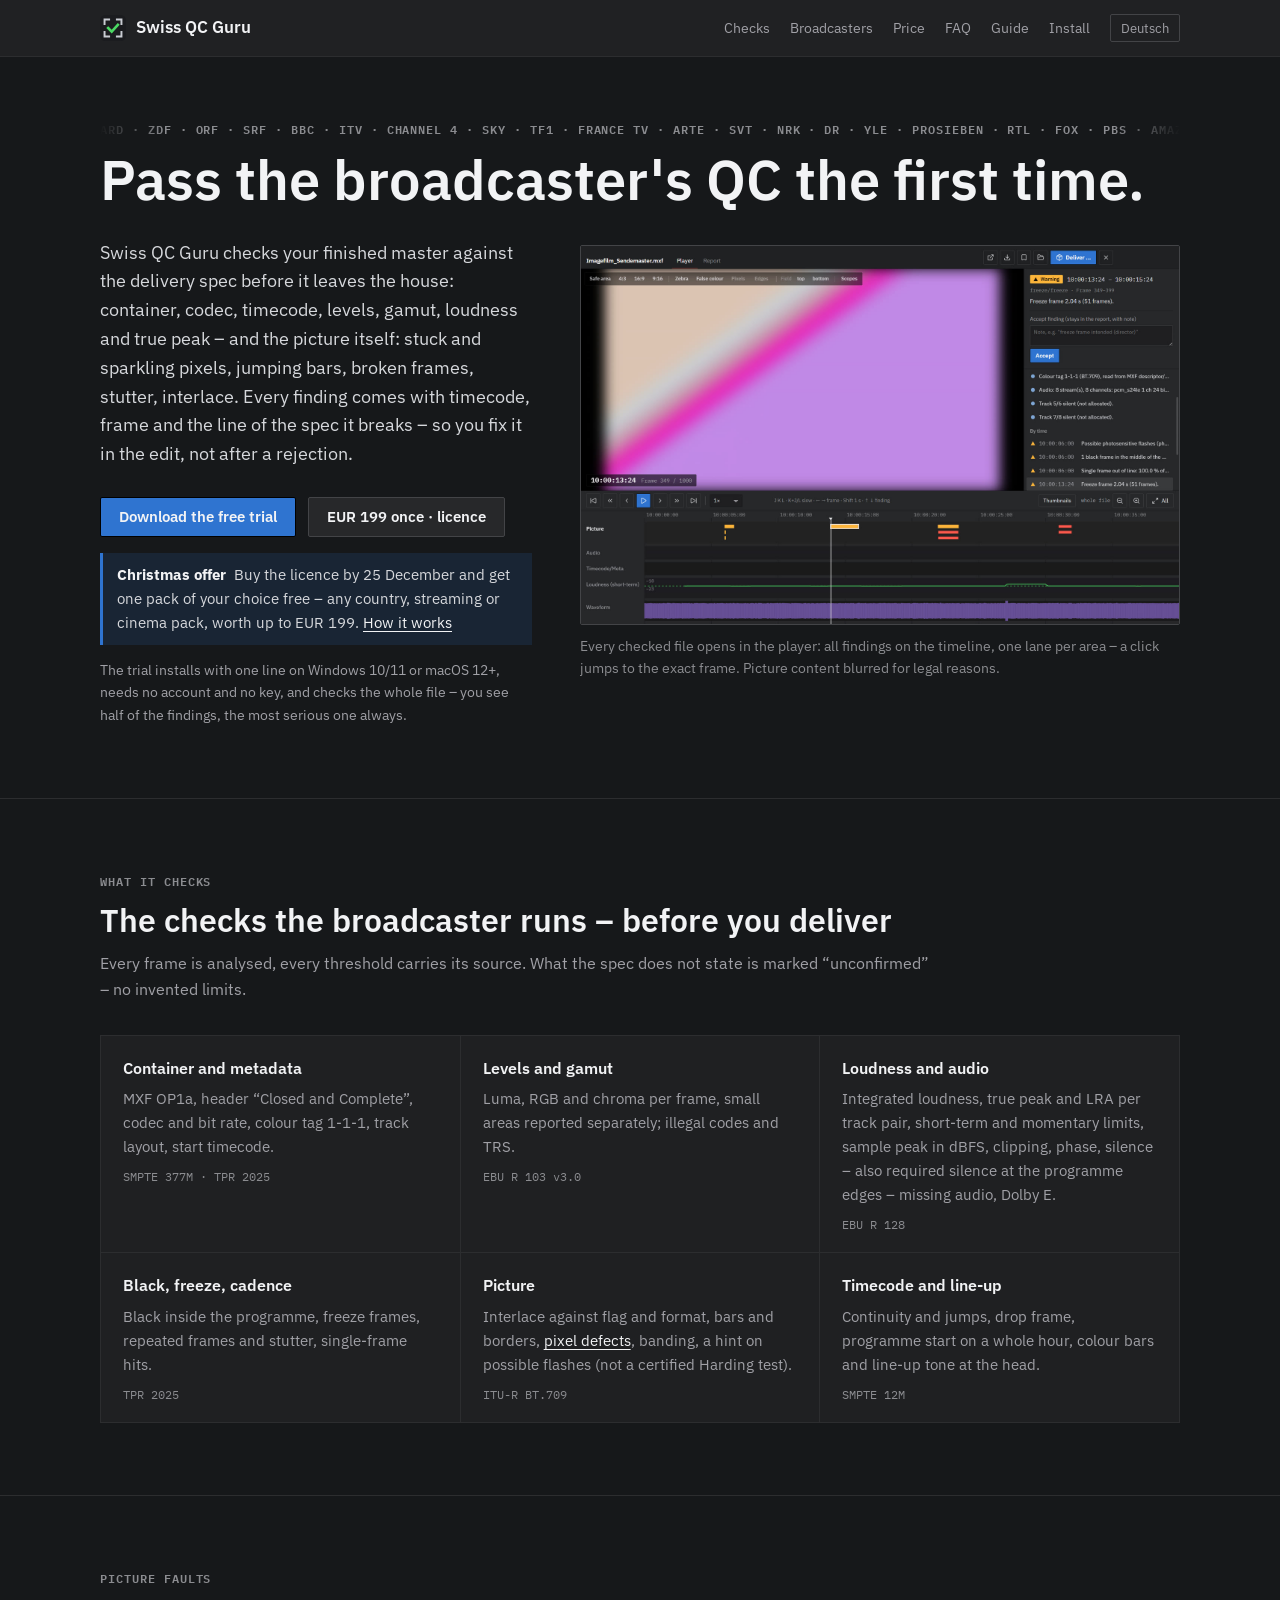
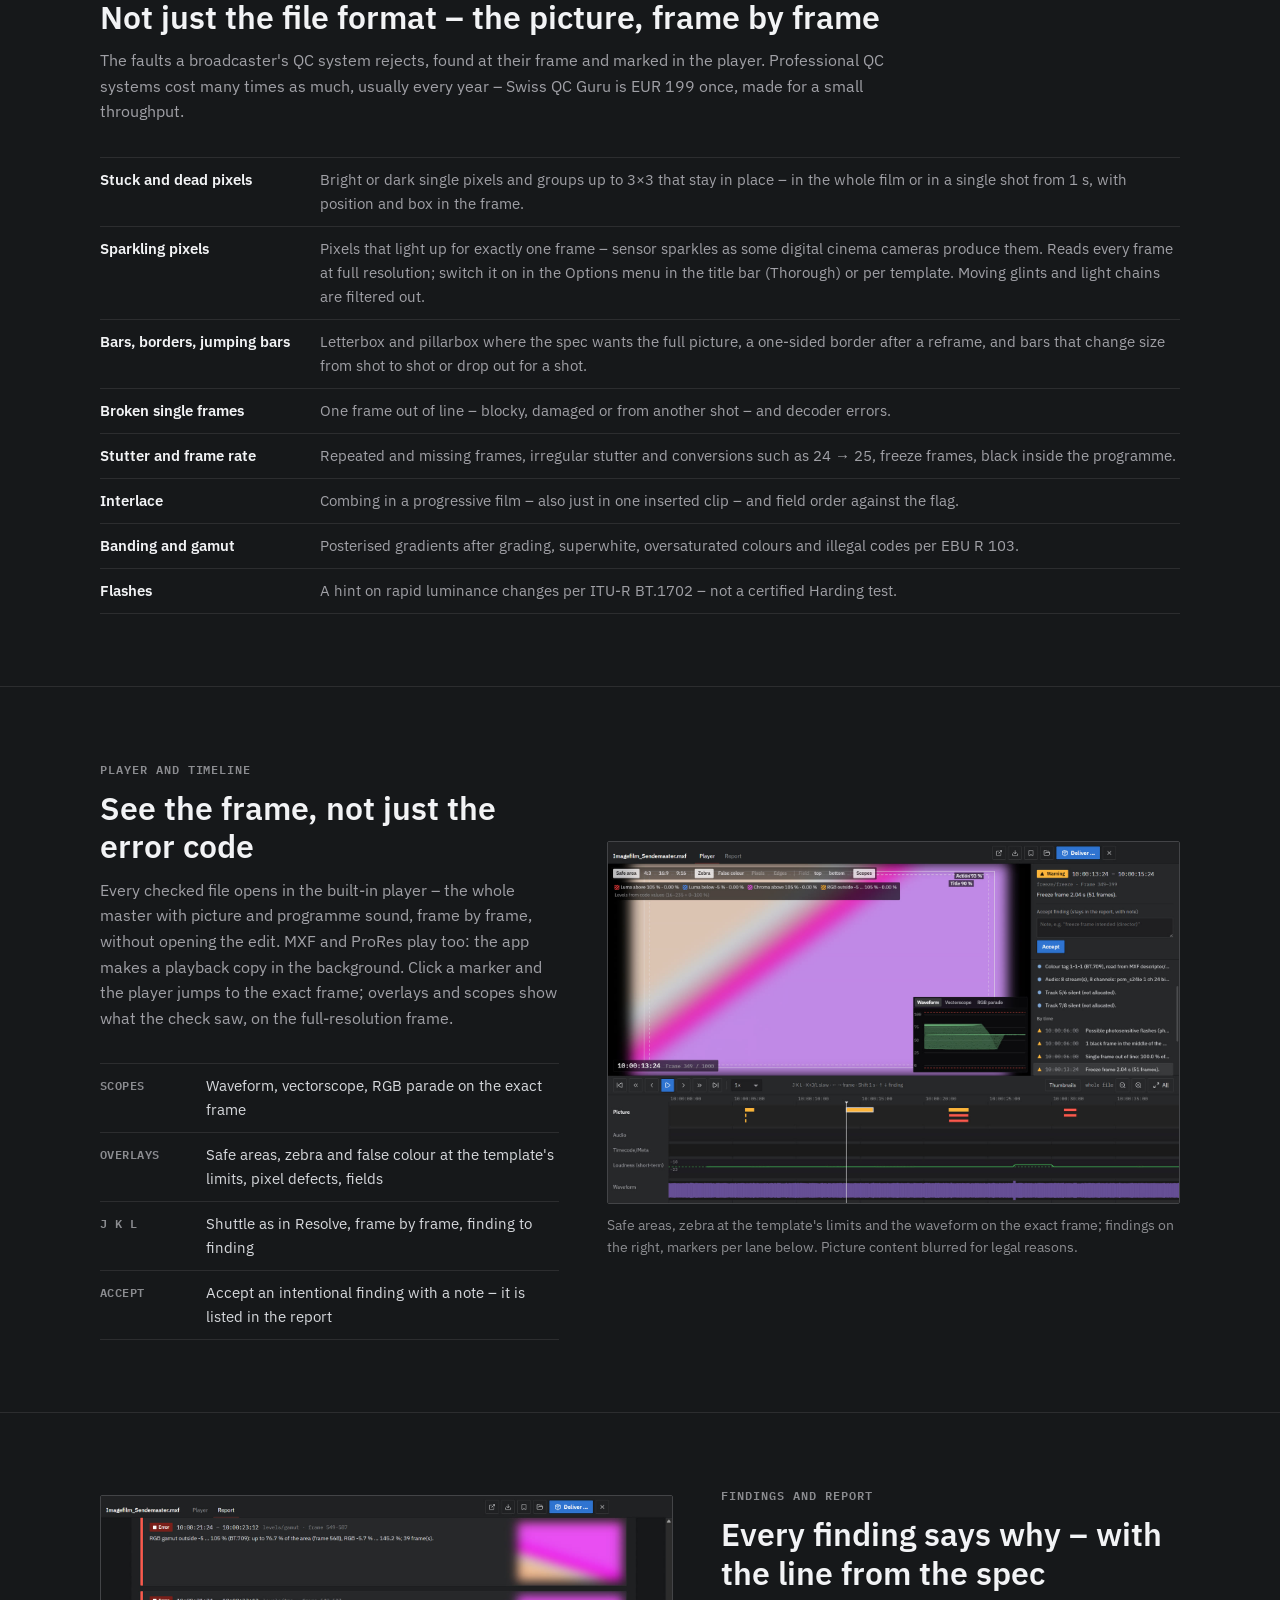
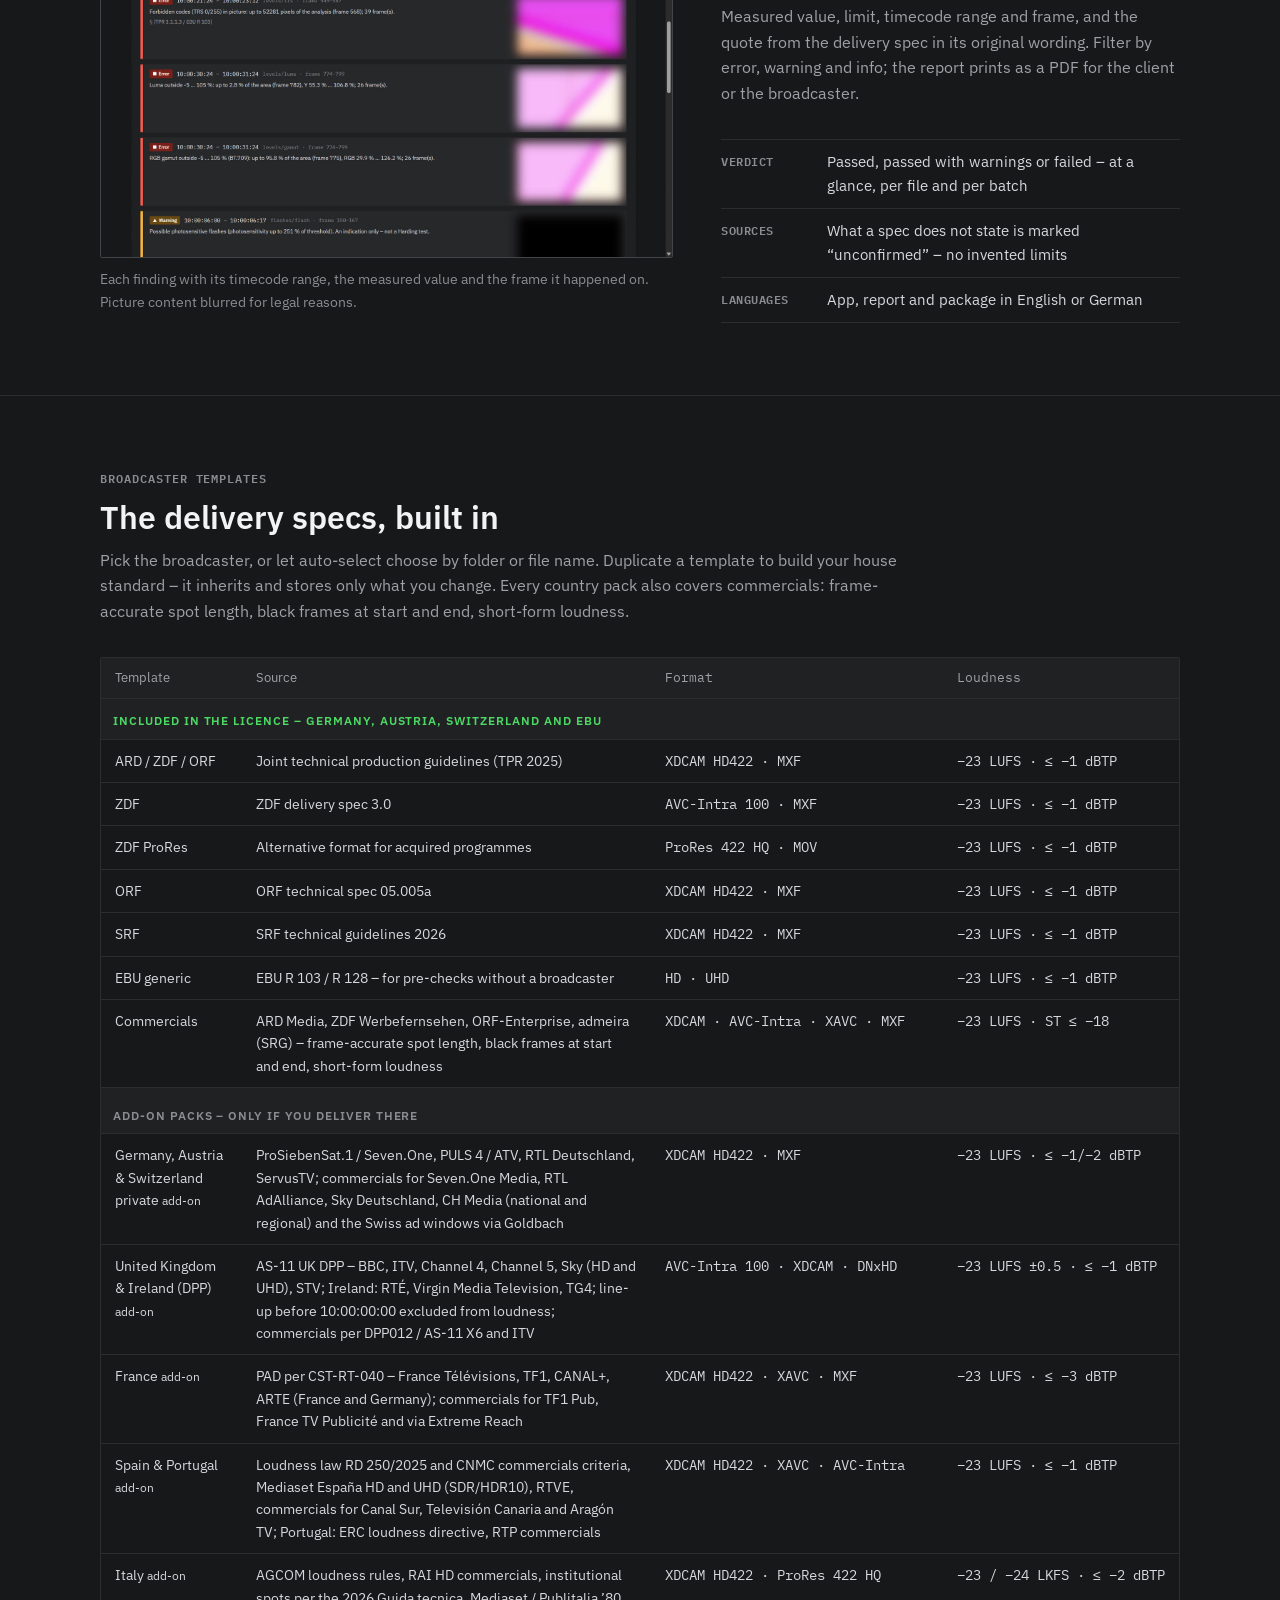
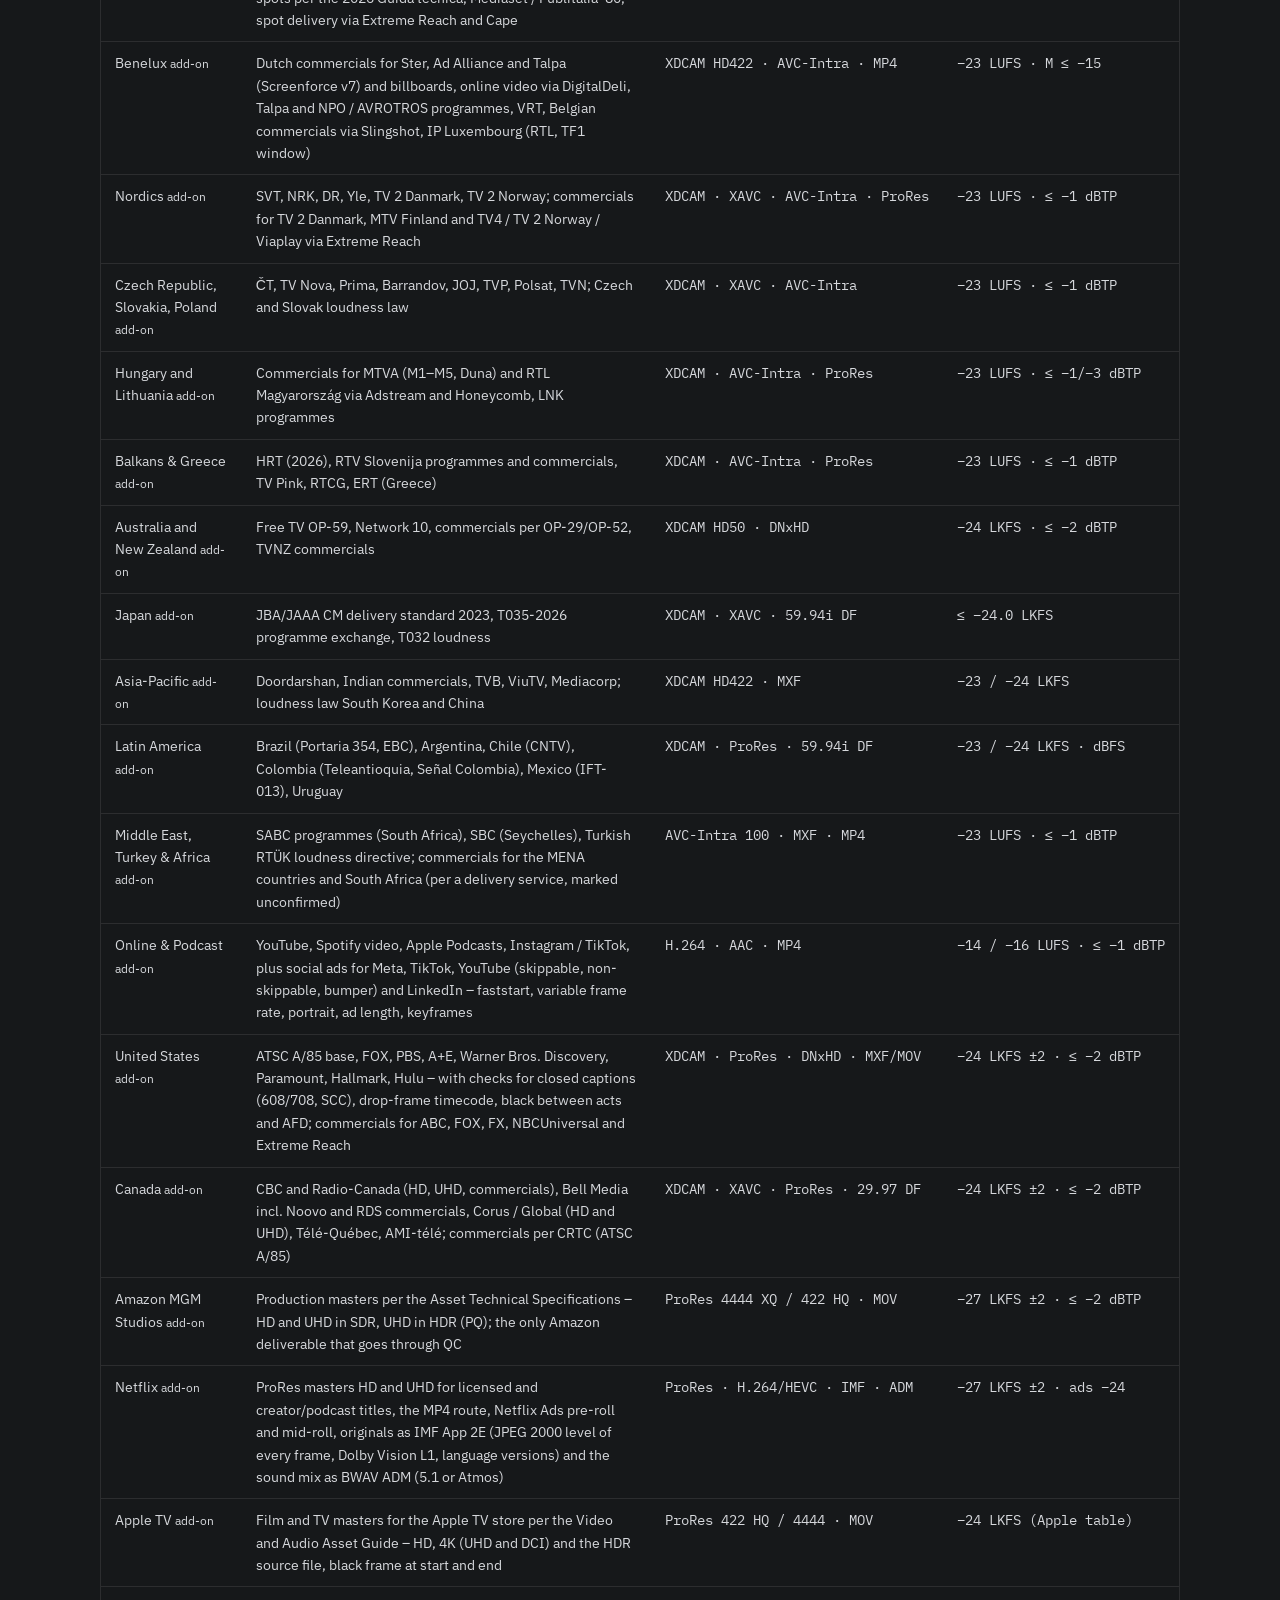
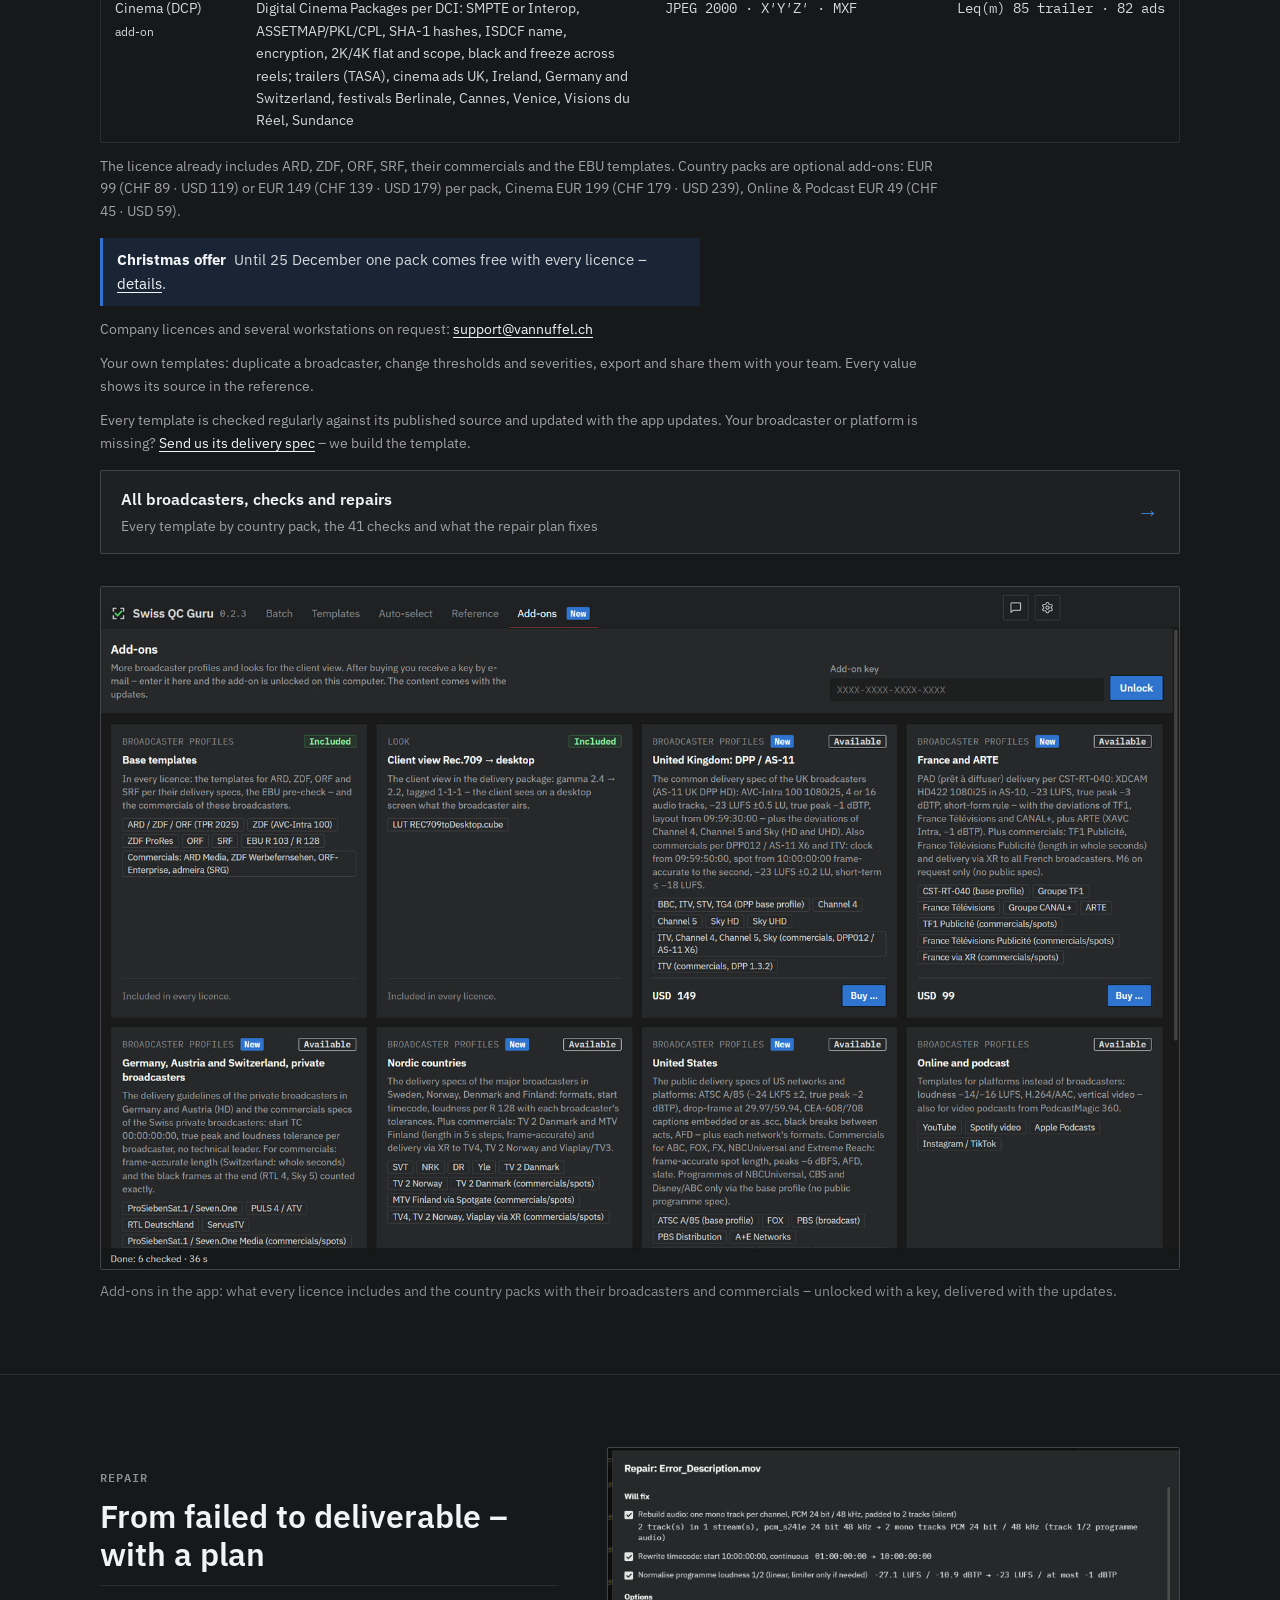
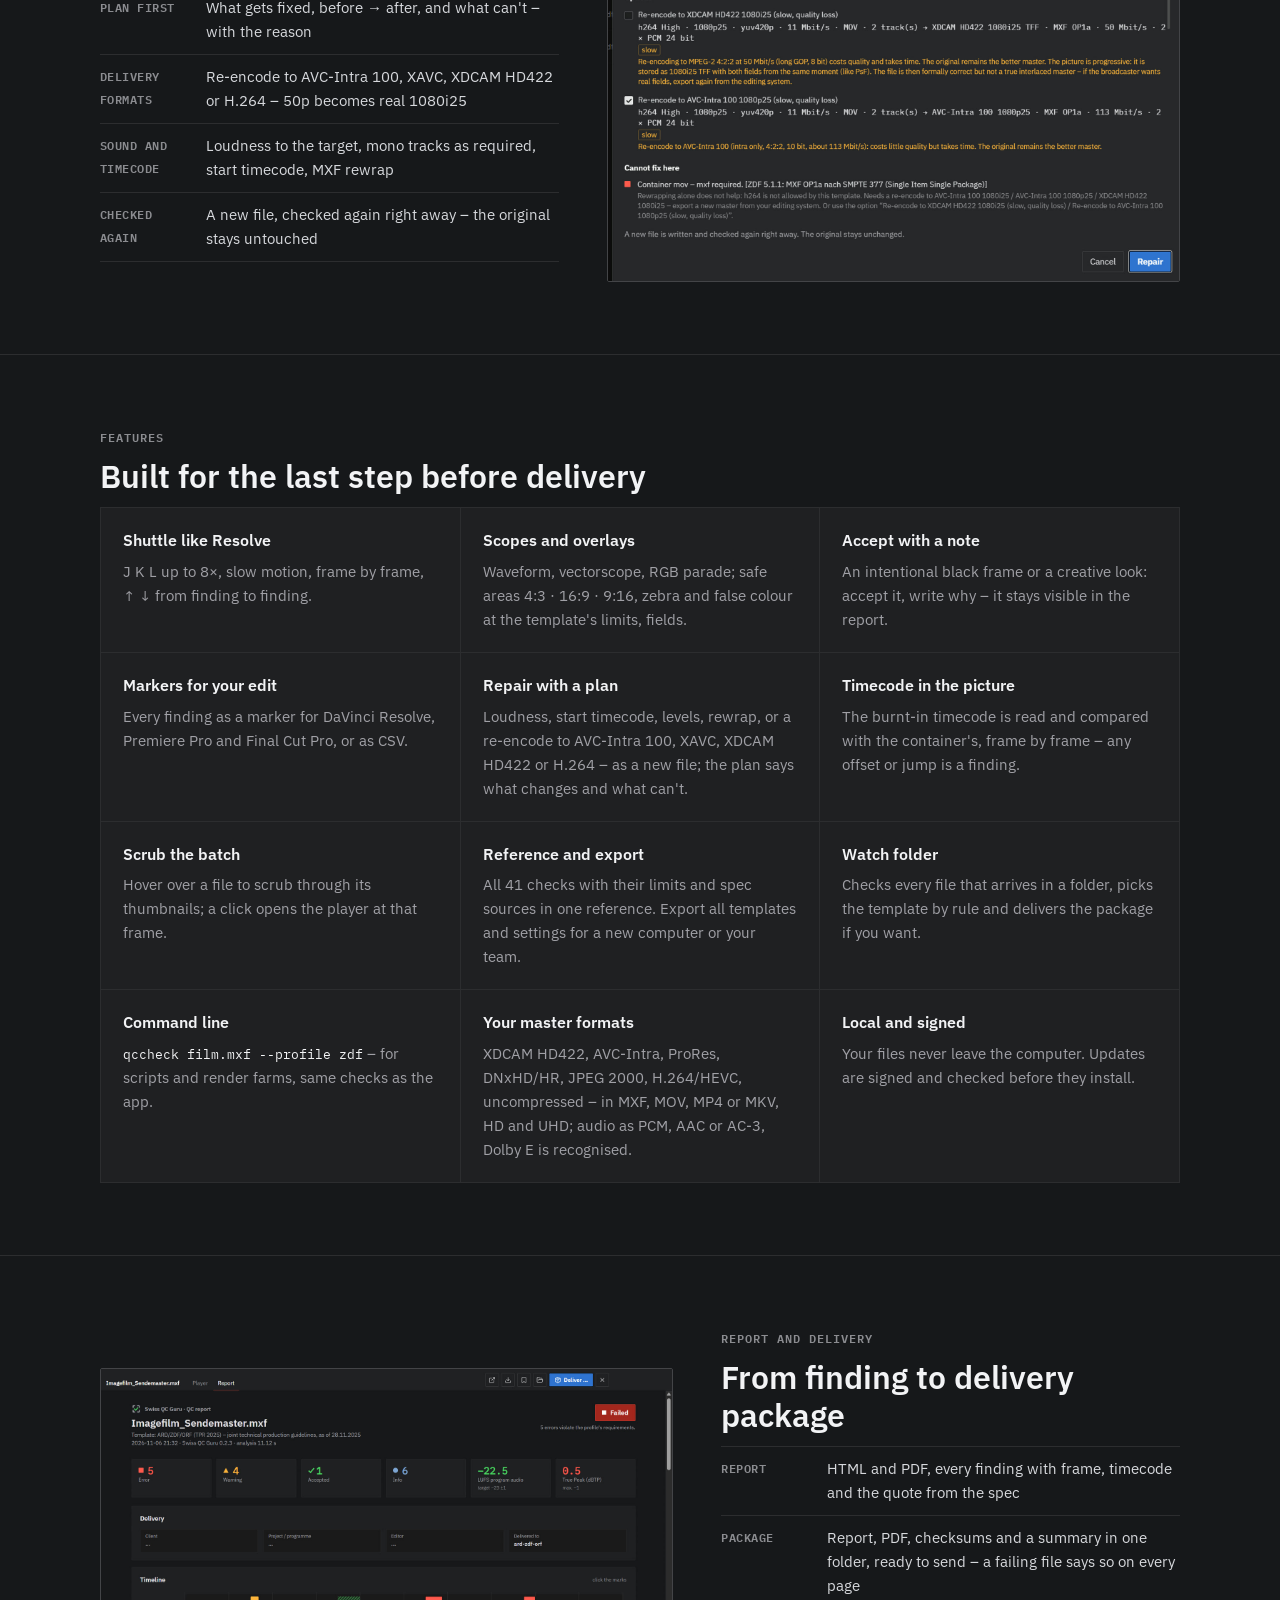
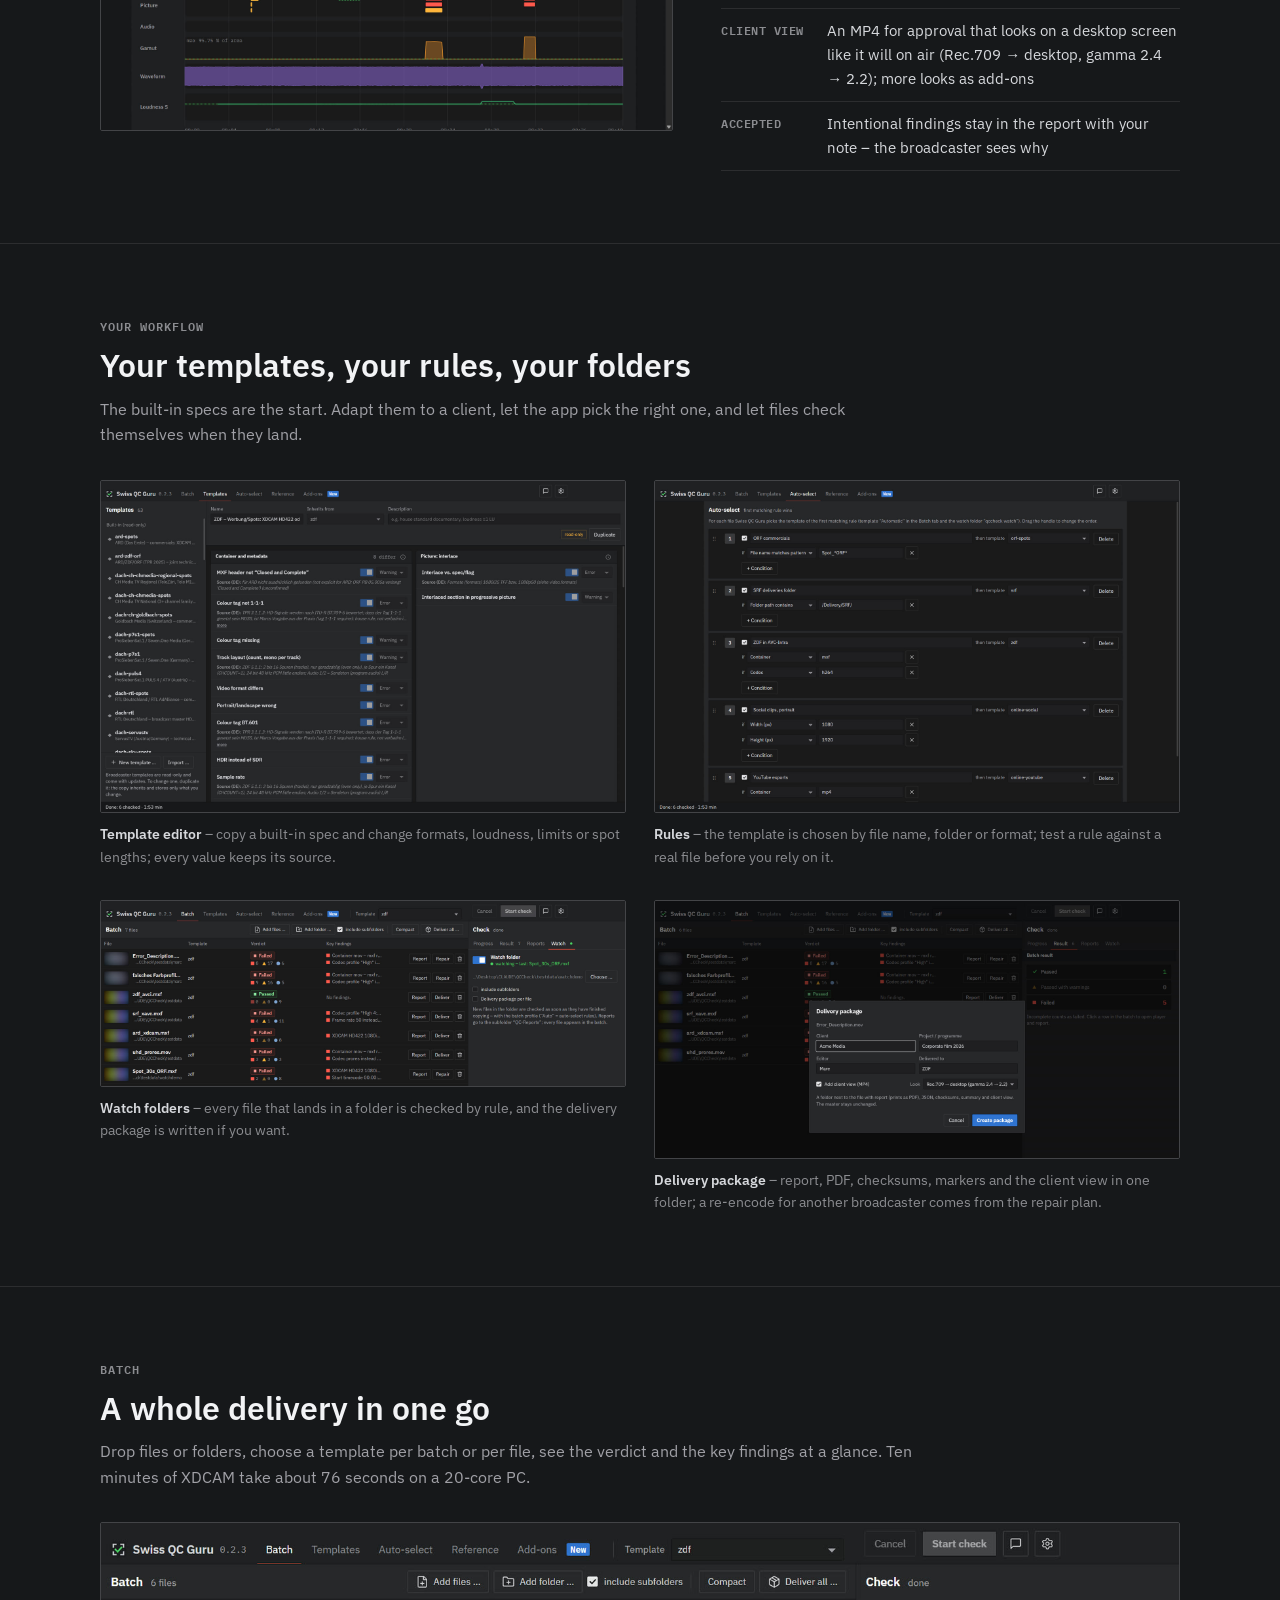
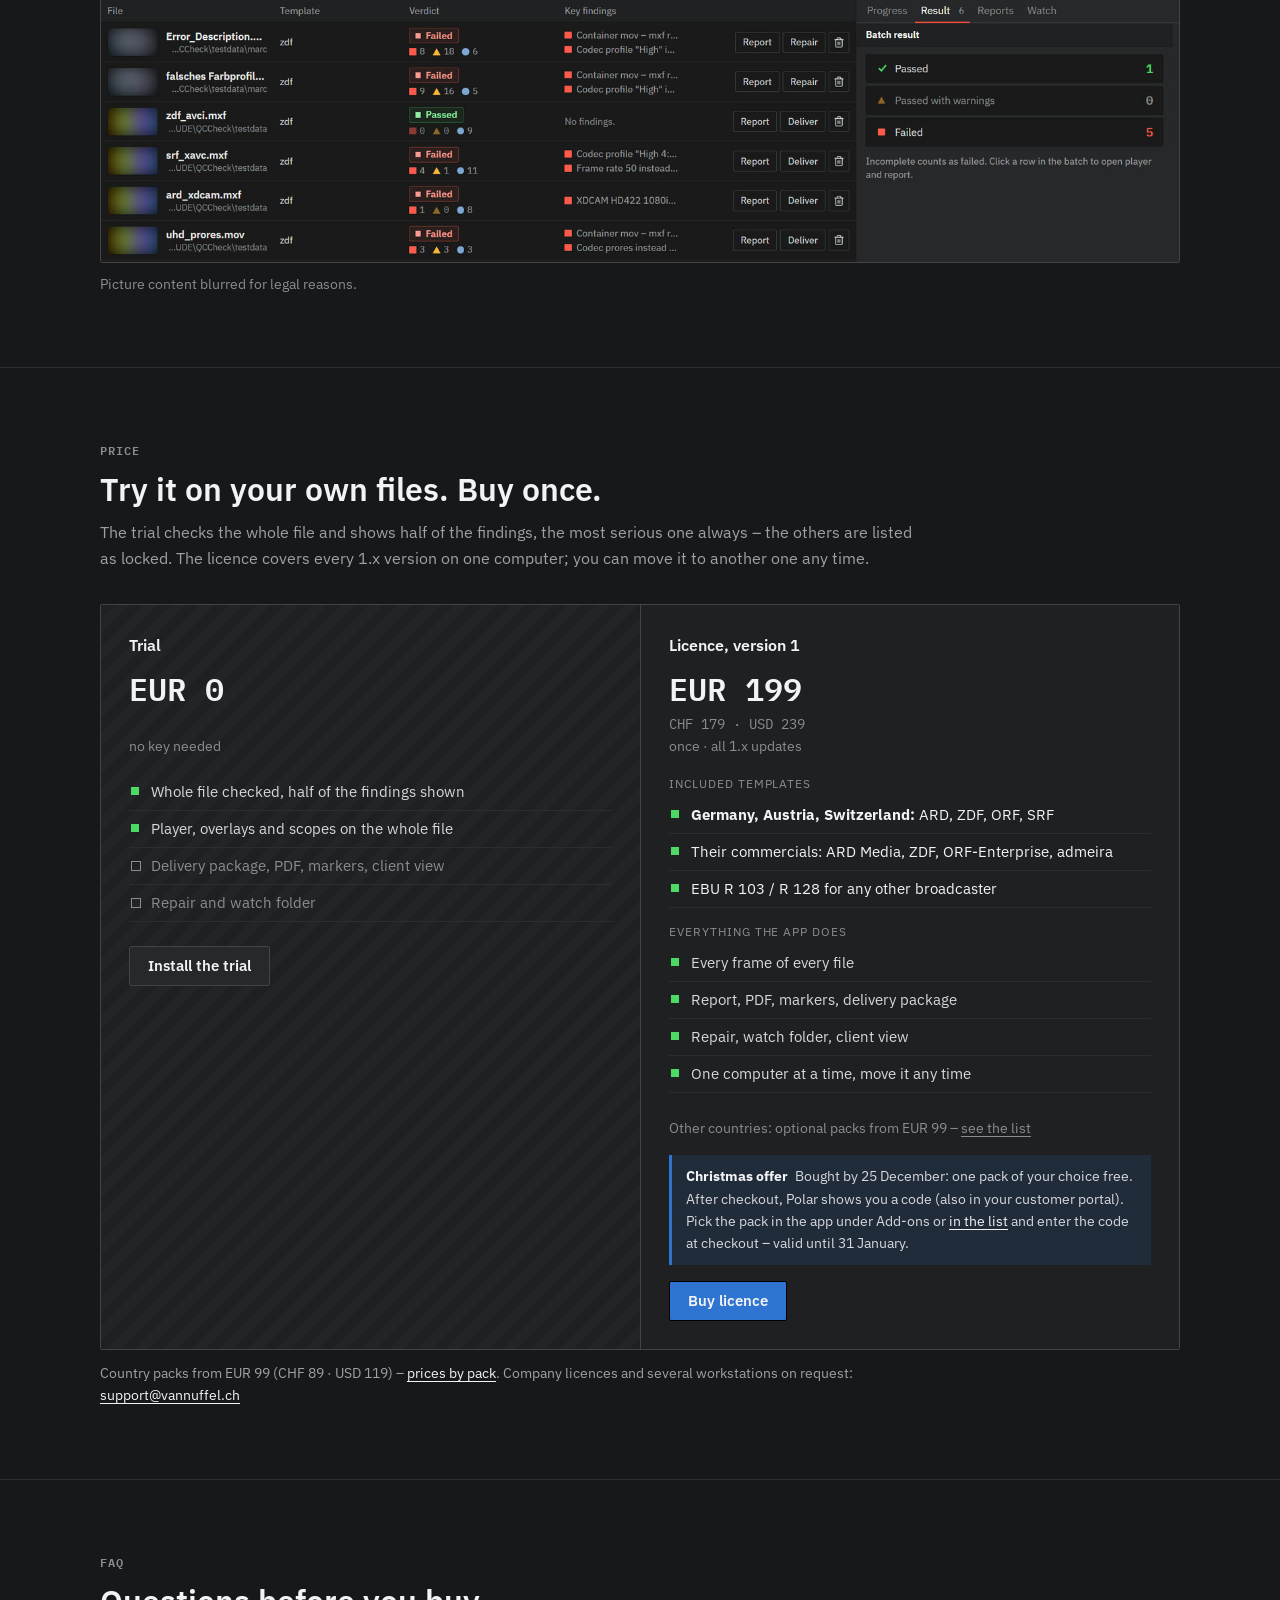
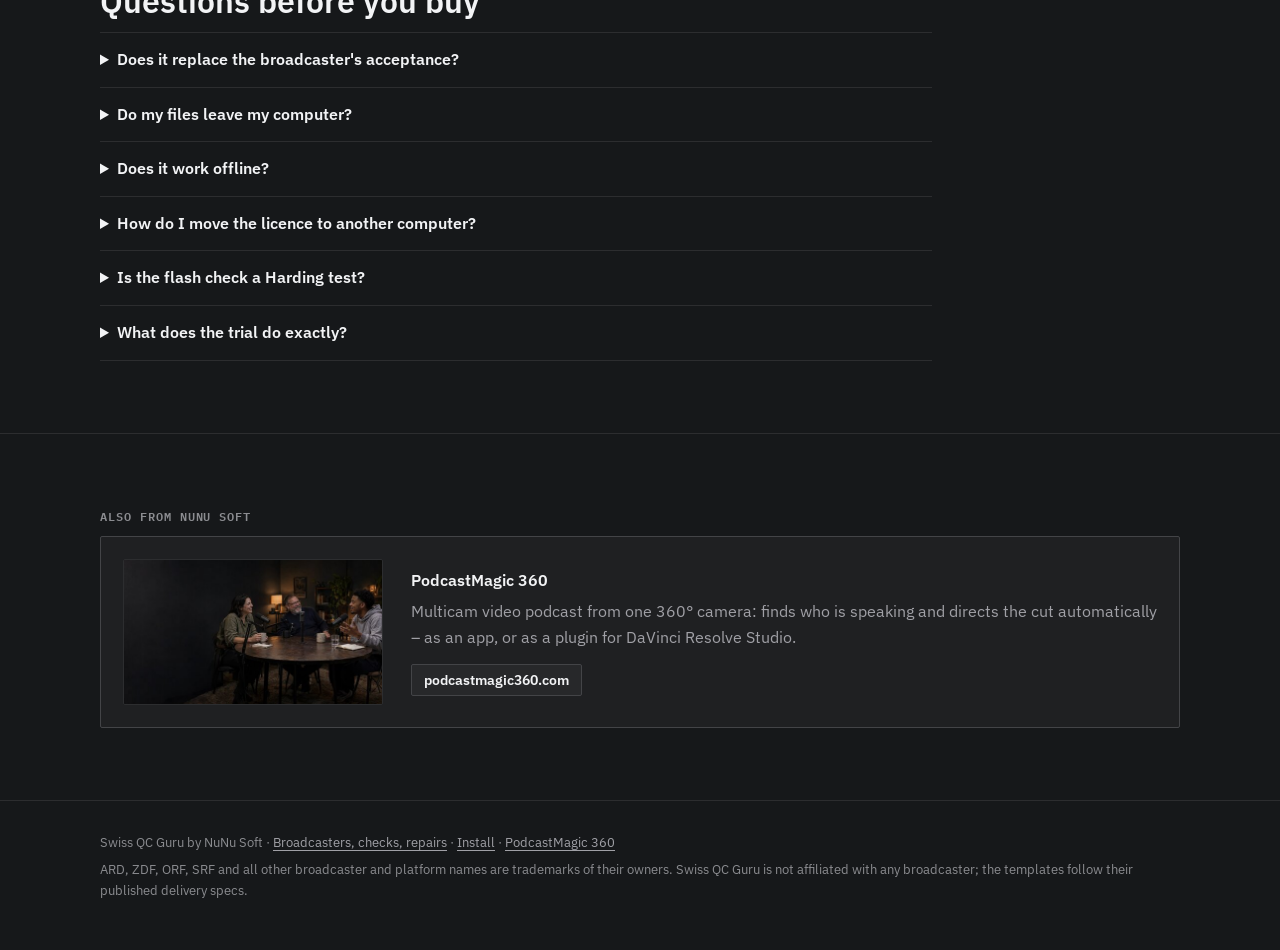
==== commit fbd607a4: "Christmas offer: one pack free with the licence until 25 Dec (hero, pack list, price); notes hide th" ====
--- a/index.html
+++ b/index.html
@@ -31,7 +31,7 @@
 <meta property="og:image" content="https://swissqcguru.com/img/app-player.jpg">
 <link rel="icon" href="data:image/svg+xml,%3Csvg xmlns='http://www.w3.org/2000/svg' viewBox='0 0 40 40'%3E%3Crect width='40' height='40' rx='8' fill='%231b1c1f'/%3E%3Cg fill='none' stroke='%23c9ccd2' stroke-width='3'%3E%3Cpath d='M7 14V7h7M26 7h7v7M33 26v7h-7M14 33H7v-7'/%3E%3C/g%3E%3Cpath d='M12.5 20 18 25.5 27.5 15' fill='none' stroke='%234cd964' stroke-width='4'/%3E%3C/svg%3E">
 <link rel="preload" href="fonts/IBMPlexSans-Var-latin.woff2" as="font" type="font/woff2" crossorigin>
-<link rel="stylesheet" href="guru.css?v=15">
+<link rel="stylesheet" href="guru.css?v=16">
 </head>
 <body>
 
@@ -70,6 +70,7 @@
         <a class="btn go" href="install.html"><span lang="en">Download the free trial</span><span lang="de">Kostenlose Demo laden</span></a>
         <a class="btn" href="#price"><span lang="en">EUR 199 once · licence</span><span lang="de">EUR 199 einmalig · Lizenz</span></a>
       </div>
+      <p class="promo" data-until="2026-12-25T23:00:00Z"><span lang="en"><b>Christmas offer</b> Buy the licence by 25 December and get one pack of your choice free – any country, streaming or cinema pack, worth up to EUR 199. <a href="#price">How it works</a></span><span lang="de"><b>Weihnachtsaktion</b> Lizenz bis 25. Dezember kaufen und ein Paket nach Wahl gratis dazu – jedes Länder-, Streaming- oder Kinopaket, im Wert bis EUR 199. <a href="#price">So geht's</a></span></p>
       <p class="trial-note"><span lang="en">The trial installs with one line on Windows 10/11 or macOS 12+, needs no account and no key, and checks the whole file – you see half of the findings, the most serious one always.</span><span lang="de">Die Demo installiert sich mit einer Zeile unter Windows 10/11 oder macOS 12+, braucht kein Konto und keinen Schlüssel und prüft die ganze Datei – Sie sehen die Hälfte der Befunde, den schwersten immer.</span></p>
     </div>
     <figure class="hero-shot">
@@ -204,6 +205,7 @@
       </table>
     </div>
     <p class="table-note"><span lang="en">The licence already includes ARD, ZDF, ORF, SRF, their commercials and the EBU templates. Country packs are optional add-ons: EUR 99 (CHF 89 · USD 119) or EUR 149 (CHF 139 · USD 179) per pack, Cinema EUR 199 (CHF 179 · USD 239), Online &amp; Podcast EUR 49 (CHF 45 · USD 59).</span><span lang="de">Die Lizenz enthält bereits ARD, ZDF, ORF, SRF, deren Werbung und die EBU-Vorlagen. Länderpakete sind freiwillige Zusätze: EUR 99 (CHF 89 · USD 119) oder EUR 149 (CHF 139 · USD 179) je Paket, Kino EUR 199 (CHF 179 · USD 239), Online &amp; Podcast EUR 49 (CHF 45 · USD 59).</span></p>
+    <p class="promo" data-until="2026-12-25T23:00:00Z"><span lang="en"><b>Christmas offer</b> Until 25 December one pack comes free with every licence – <a href="#price">details</a>.</span><span lang="de"><b>Weihnachtsaktion</b> Bis 25. Dezember gibt es zu jeder Lizenz ein Paket gratis – <a href="#price">Details</a>.</span></p>
     <p class="table-note"><span lang="en">Company licences and several workstations on request: <a href="mailto:support@vannuffel.ch?subject=Company%20licence">support@vannuffel.ch</a></span><span lang="de">Firmenlizenzen und mehrere Arbeitsplätze auf Anfrage: <a href="mailto:support@vannuffel.ch?subject=Firmenlizenz">support@vannuffel.ch</a></span></p>
     <p class="table-note"><span lang="en">Your own templates: duplicate a broadcaster, change thresholds and severities, export and share them with your team. Every value shows its source in the reference.</span><span lang="de">Eigene Vorlagen: einen Sender duplizieren, Schwellen und Stufen ändern, exportieren und im Team teilen. Jeder Wert zeigt seine Quelle in der Referenz.</span></p>
     <p class="table-note"><span lang="en">Every template is checked regularly against its published source and updated with the app updates. Your broadcaster or platform is missing? <a href="mailto:support@vannuffel.ch?subject=Delivery%20spec">Send us its delivery spec</a> – we build the template.</span><span lang="de">Jede Vorlage wird regelmässig gegen ihre veröffentlichte Quelle geprüft und mit den App-Updates nachgeführt. Ihr Sender oder Ihre Plattform fehlt? <a href="mailto:support@vannuffel.ch?subject=Pflichtenheft">Schicken Sie uns das Pflichtenheft</a> – wir bauen die Vorlage.</span></p>
@@ -348,6 +350,7 @@
           <li><span lang="en">One computer at a time, move it any time</span><span lang="de">Ein Rechner gleichzeitig, jederzeit umziehbar</span></li>
         </ul>
         <p class="price-note"><span lang="en">Other countries: optional packs from EUR 99 – <a href="#profiles">see the list</a></span><span lang="de">Andere Länder: freiwillige Pakete ab EUR 99 – <a href="#profiles">zur Liste</a></span></p>
+        <p class="promo" data-until="2026-12-25T23:00:00Z"><span lang="en"><b>Christmas offer</b> Bought by 25 December: one pack of your choice free. After checkout, Polar shows you a code (also in your customer portal). Pick the pack in the app under Add-ons or <a href="#profiles">in the list</a> and enter the code at checkout – valid until 31 January.</span><span lang="de"><b>Weihnachtsaktion</b> Bis 25. Dezember gekauft: ein Paket nach Wahl gratis. Nach dem Kauf zeigt Polar einen Code (auch im Kundenportal). Paket in der App unter Zusätze oder <a href="#profiles">in der Liste</a> wählen und den Code beim Bezahlen eingeben – gültig bis 31. Januar.</span></p>
         <a class="btn go" href="https://buy.polar.sh/polar_cl_XA8YTzTnj9Zp6nyFRM60pPS3jcnzJm0ZEHHl921ZFtC" rel="noopener"><span lang="en">Buy licence</span><span lang="de">Lizenz kaufen</span></a>
       </div>
     </div>
@@ -398,6 +401,6 @@
     <span><span lang="en">ARD, ZDF, ORF, SRF and all other broadcaster and platform names are trademarks of their owners. Swiss QC Guru is not affiliated with any broadcaster; the templates follow their published delivery specs.</span><span lang="de">ARD, ZDF, ORF, SRF und alle anderen Sender- und Plattformnamen sind Marken ihrer Inhaber. Swiss QC Guru ist mit keinem Sender verbunden; die Vorlagen folgen den veröffentlichten Pflichtenheften.</span></span>
   </div>
 </footer>
-<script src="guru.js?v=2" defer></script>
+<script src="guru.js?v=3" defer></script>
 </body>
 </html>
--- a/guru.css
+++ b/guru.css
@@ -145,6 +145,11 @@
 }
 
 /* Demo-Hinweis, Tabellen-Notiz, Zusätze in Vorbereitung */
+/* Aktion (Weihnachten 2026): blau wie der Kaufknopf; verschwindet nach data-until (guru.js) */
+.promo { margin: 16px 0 0; max-width: 40em; padding: 10px 14px; border-left: 3px solid var(--go); background: rgba(47, 116, 208, .14); color: var(--text); font-size: 15px; }
+.promo b { color: var(--white); margin-right: 4px; }
+.plan .promo { margin: 0 0 16px; font-size: 14px; }
+.promo[hidden] { display: none; }
 .trial-note { margin: 14px 0 0; max-width: 40em; color: var(--muted); font-size: 14px; }
 .table-note { margin: 12px 0 0; max-width: 60em; color: var(--muted); font-size: 14px; }
 .plan .plan-inc { margin: 14px 0 4px; color: var(--faint); font-size: 12px; letter-spacing: .08em; text-transform: uppercase; }
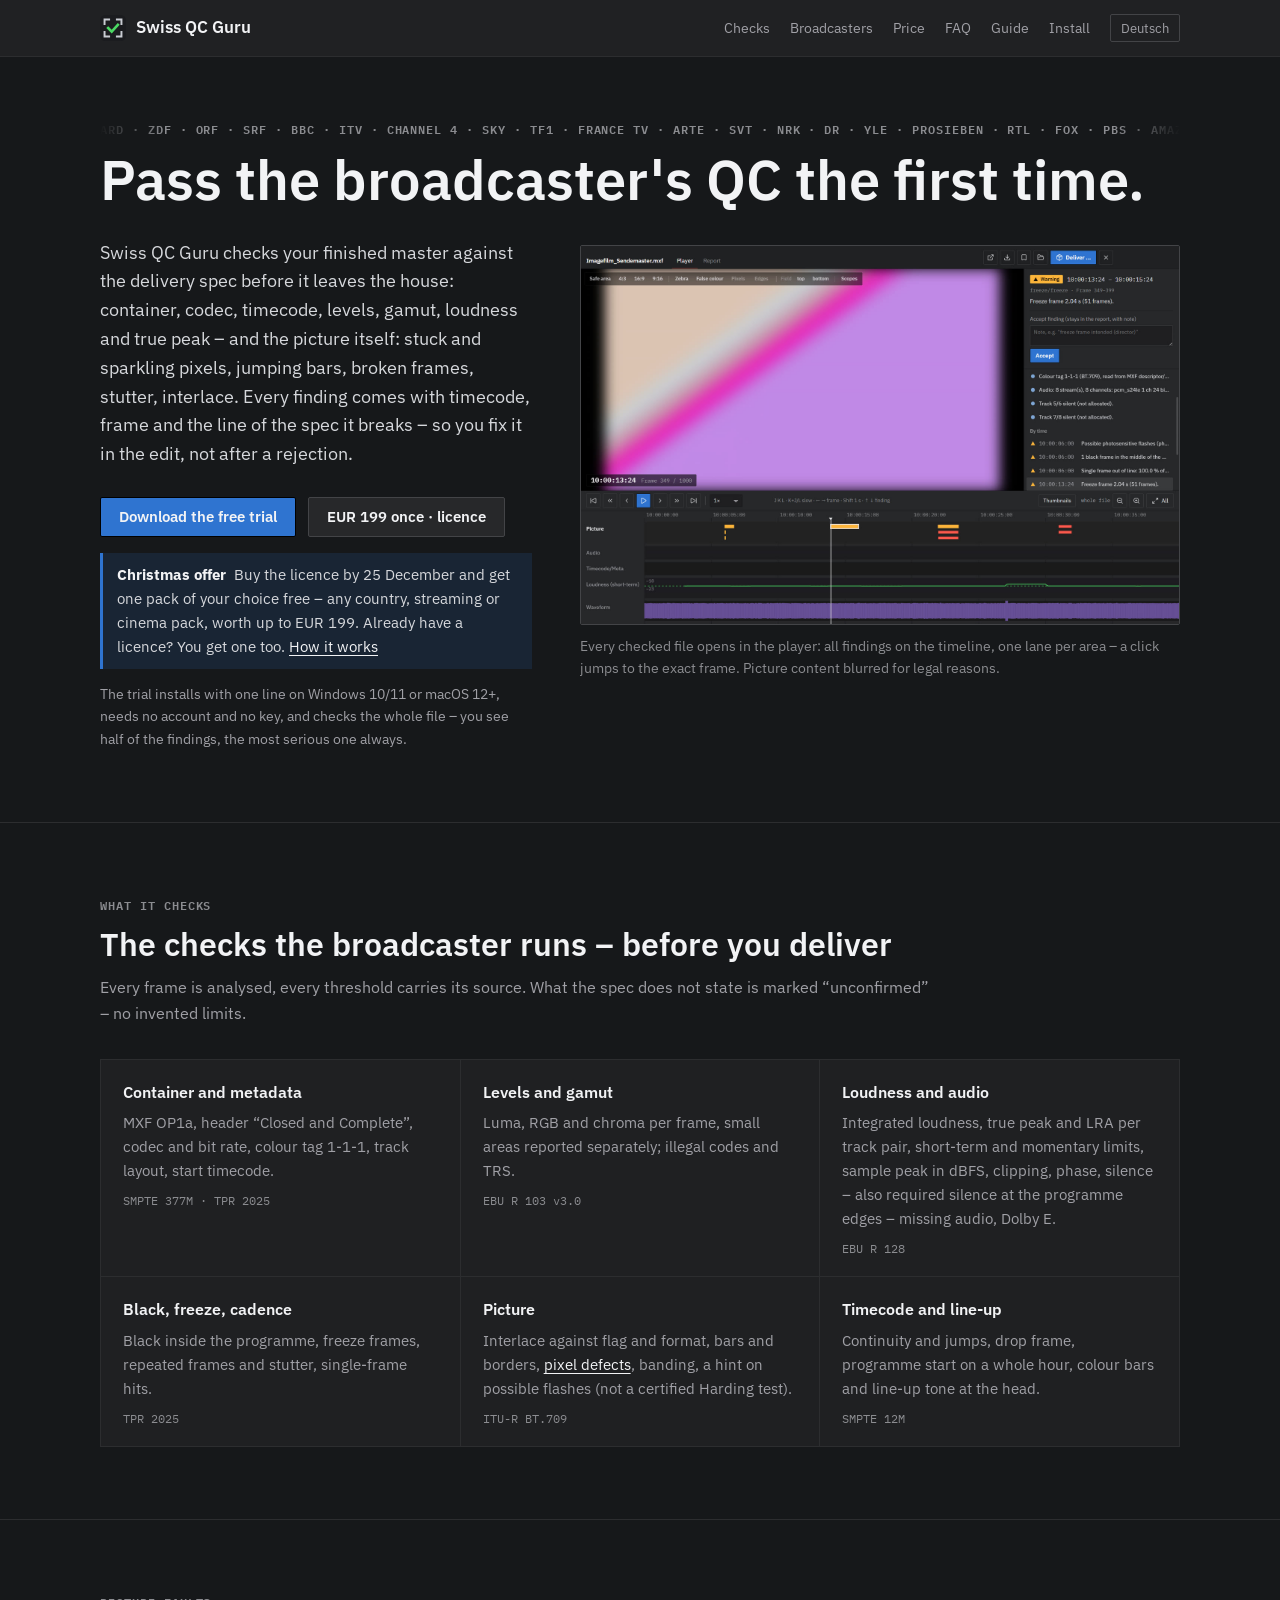
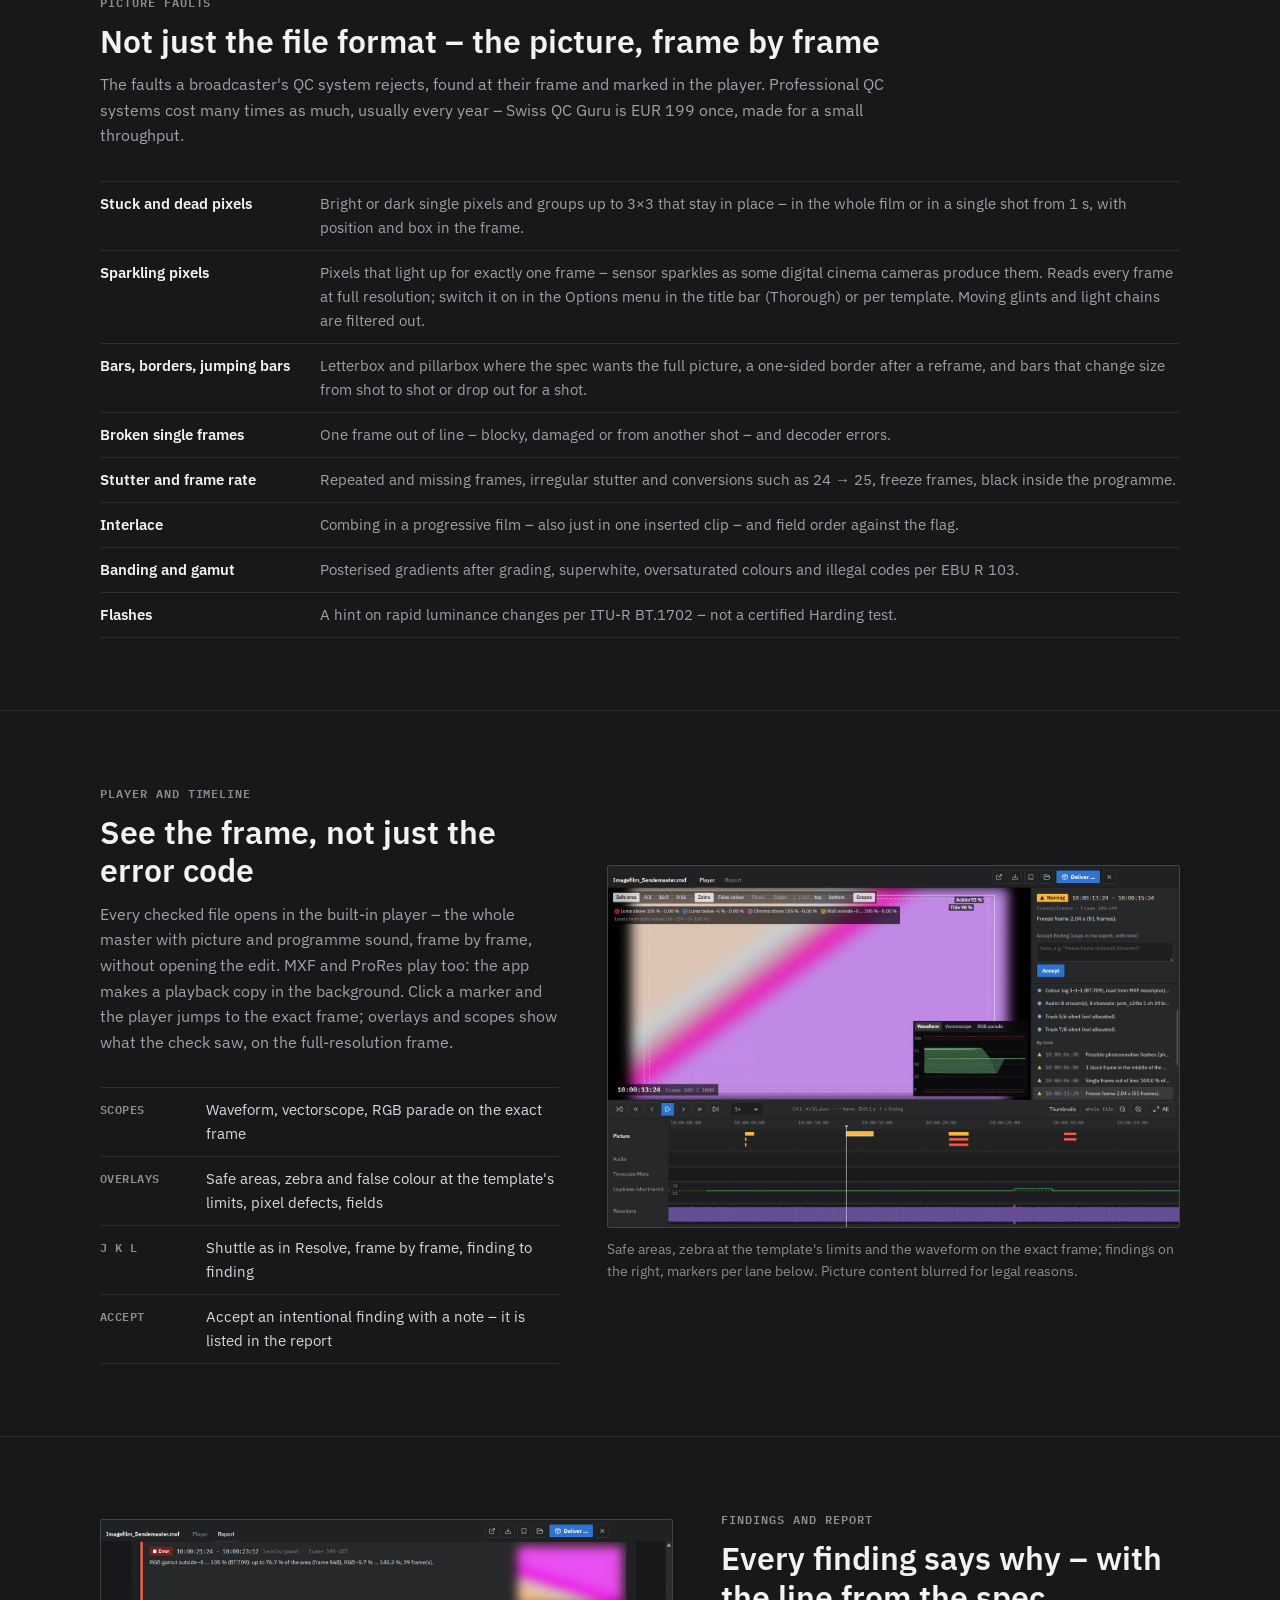
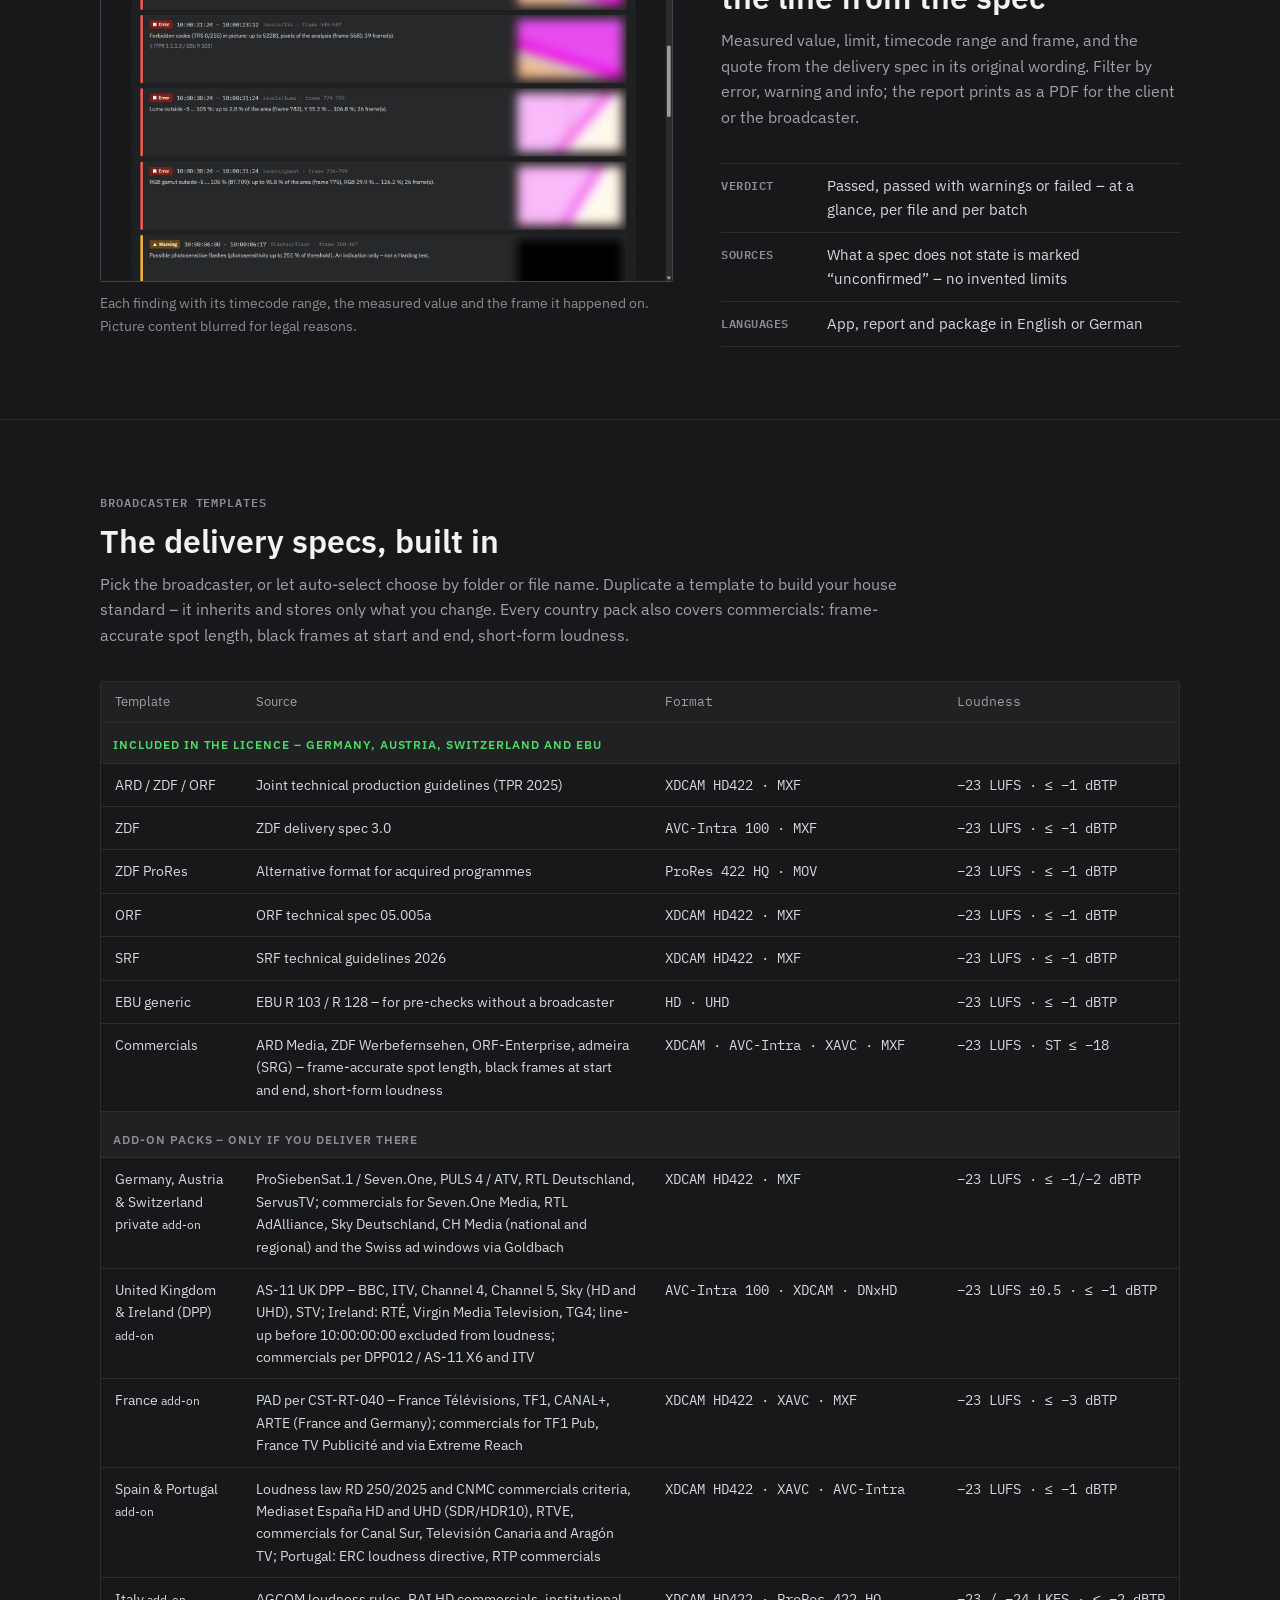
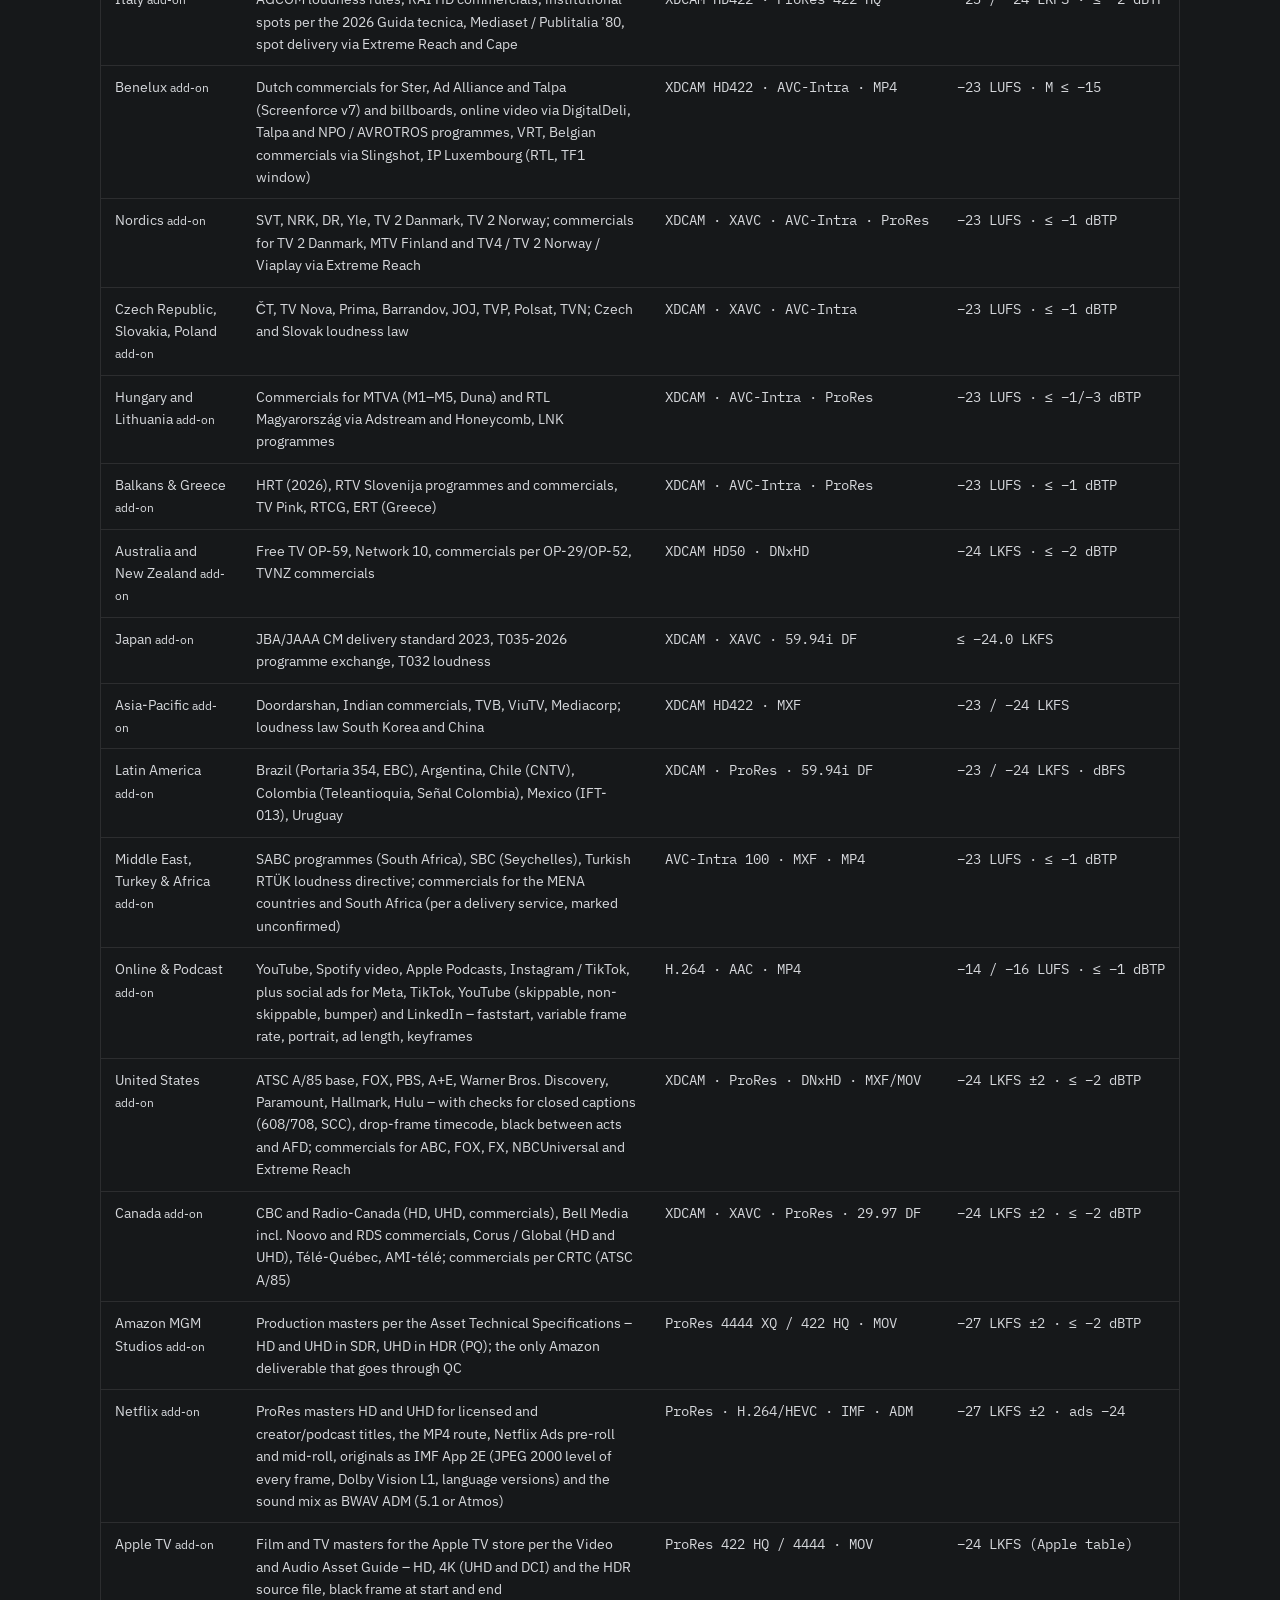
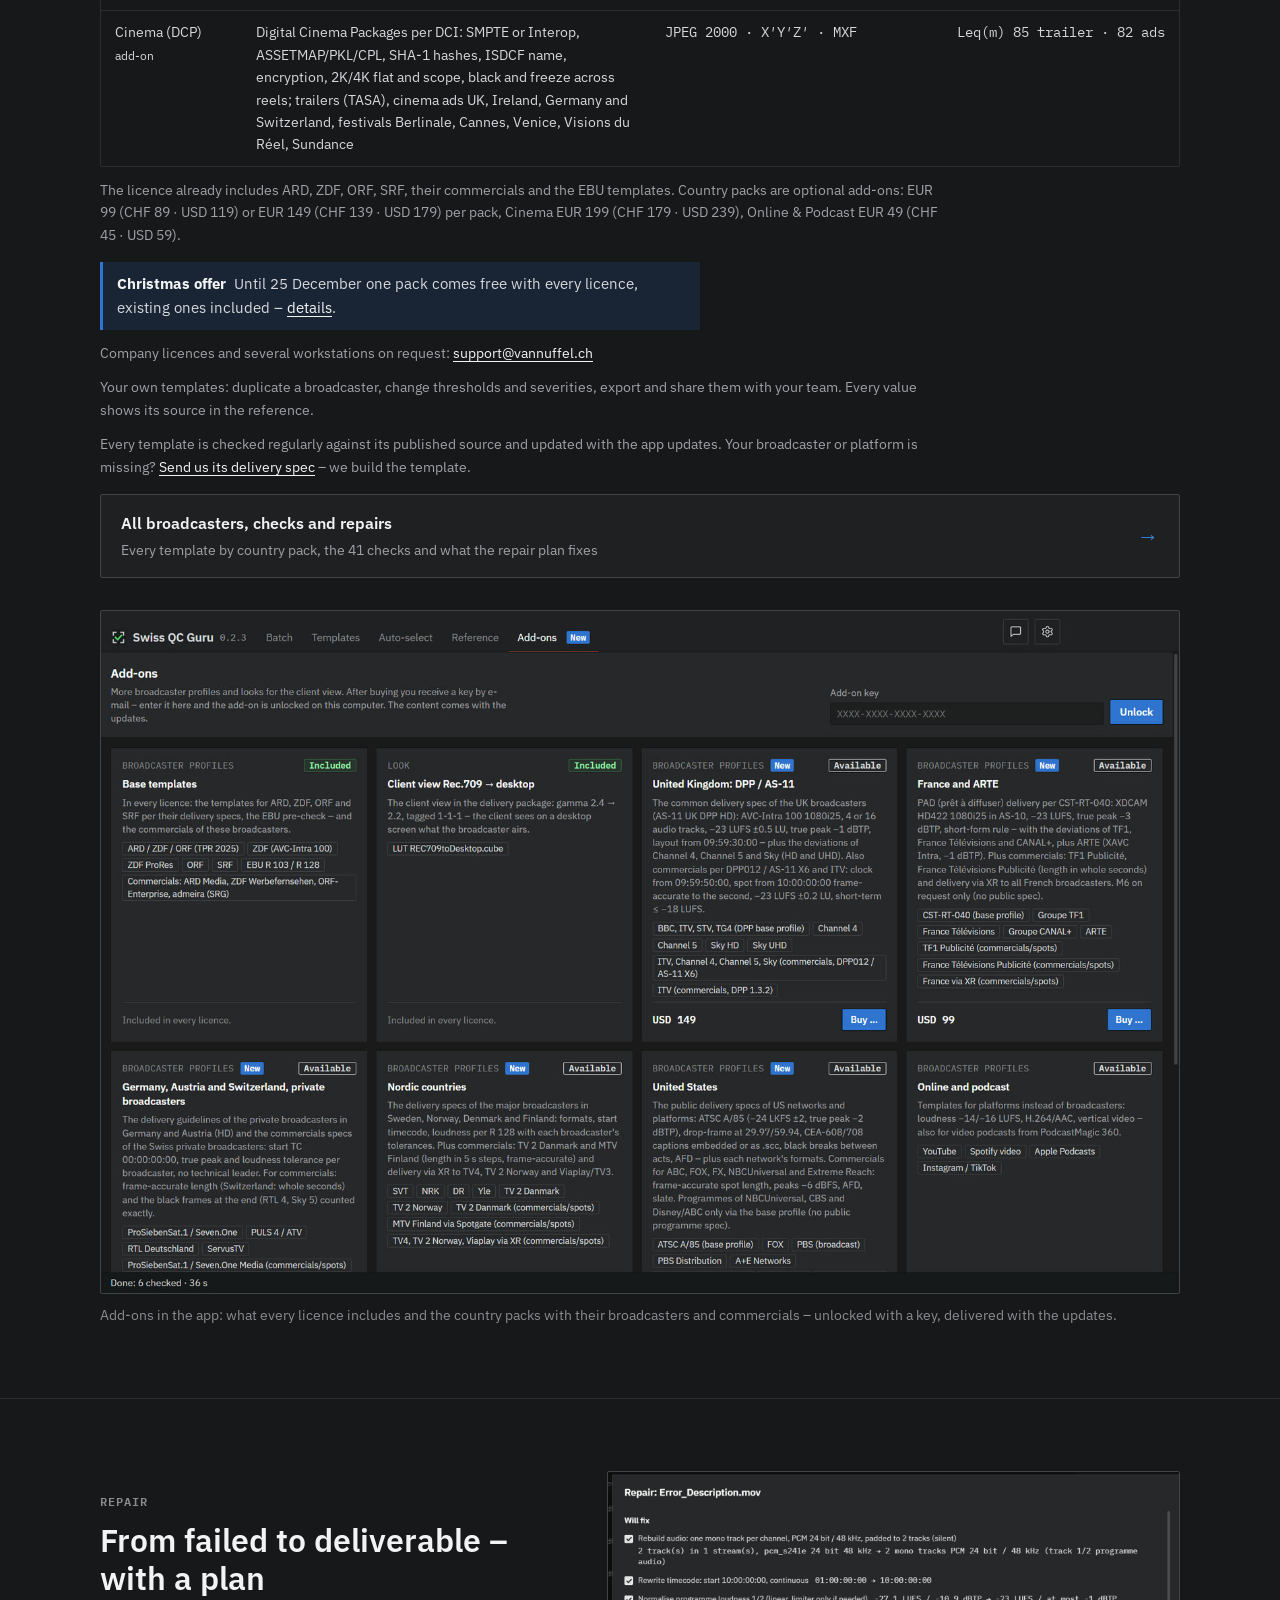
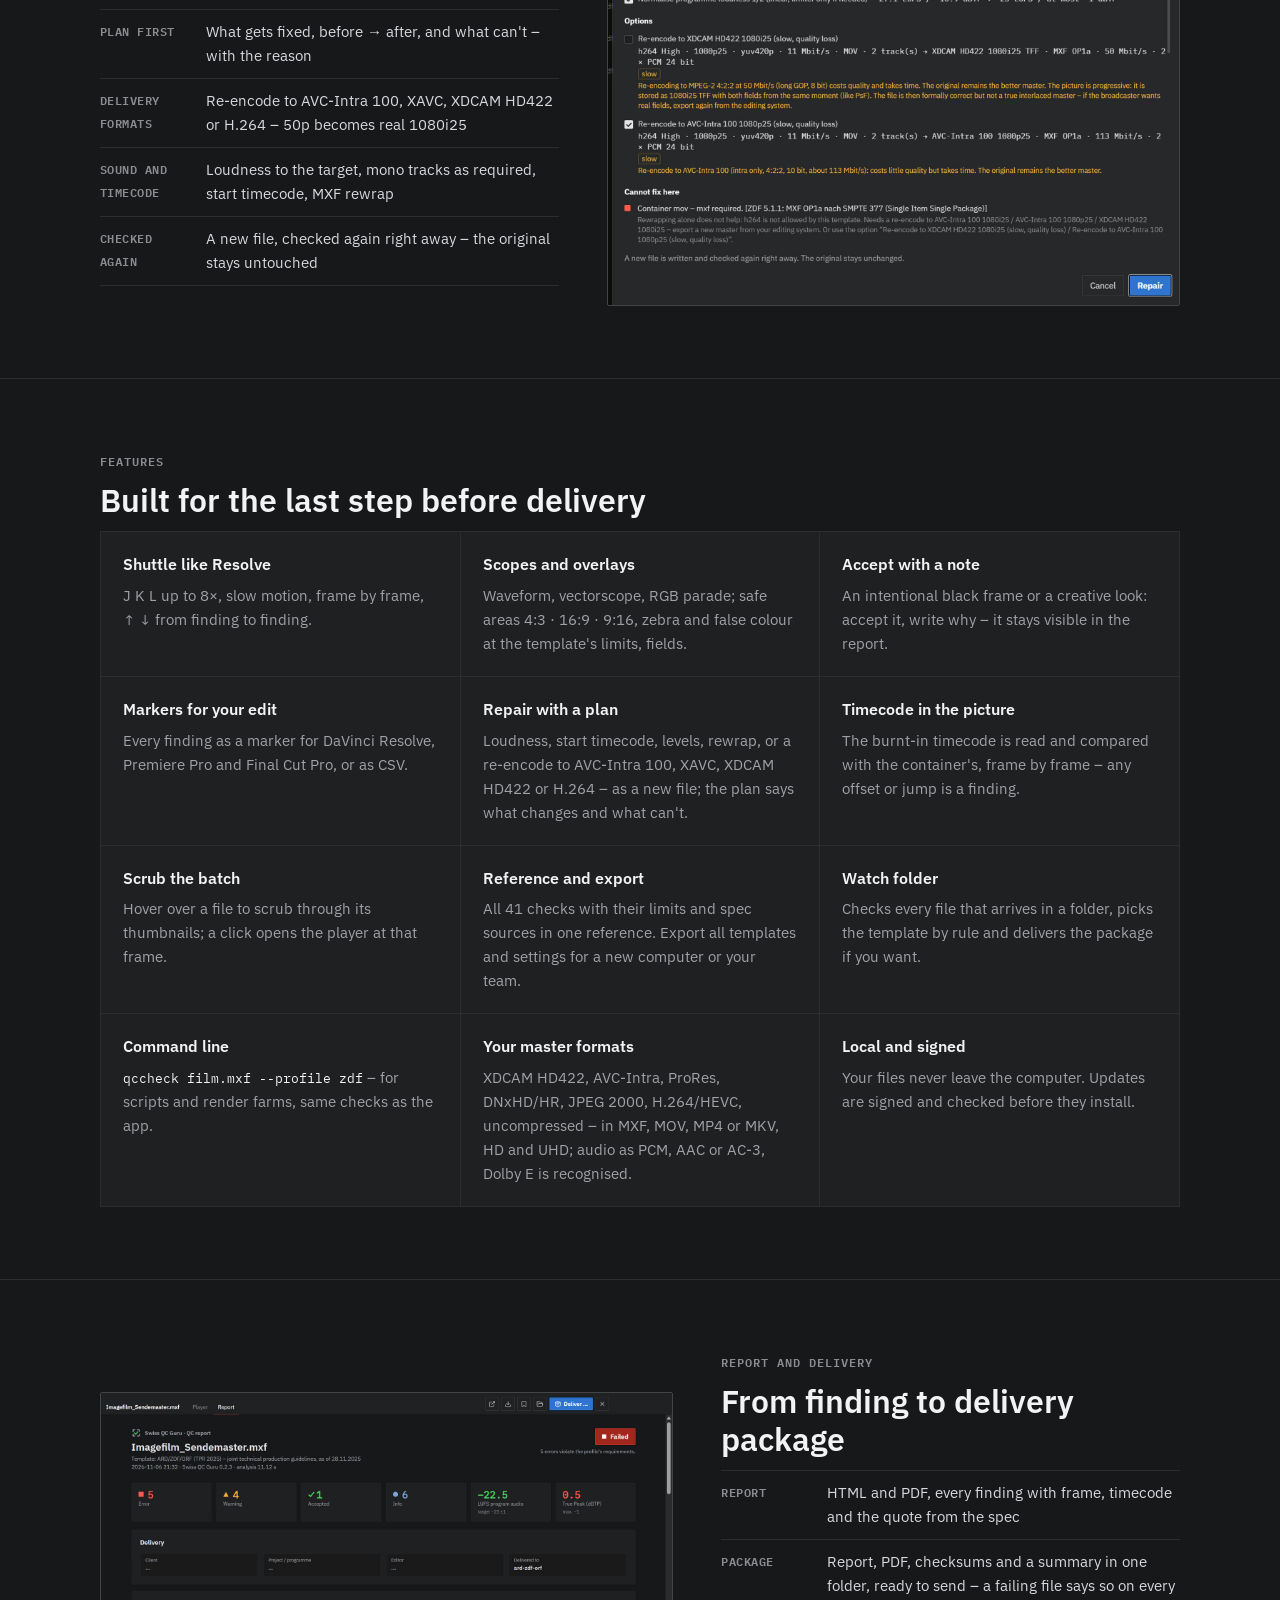
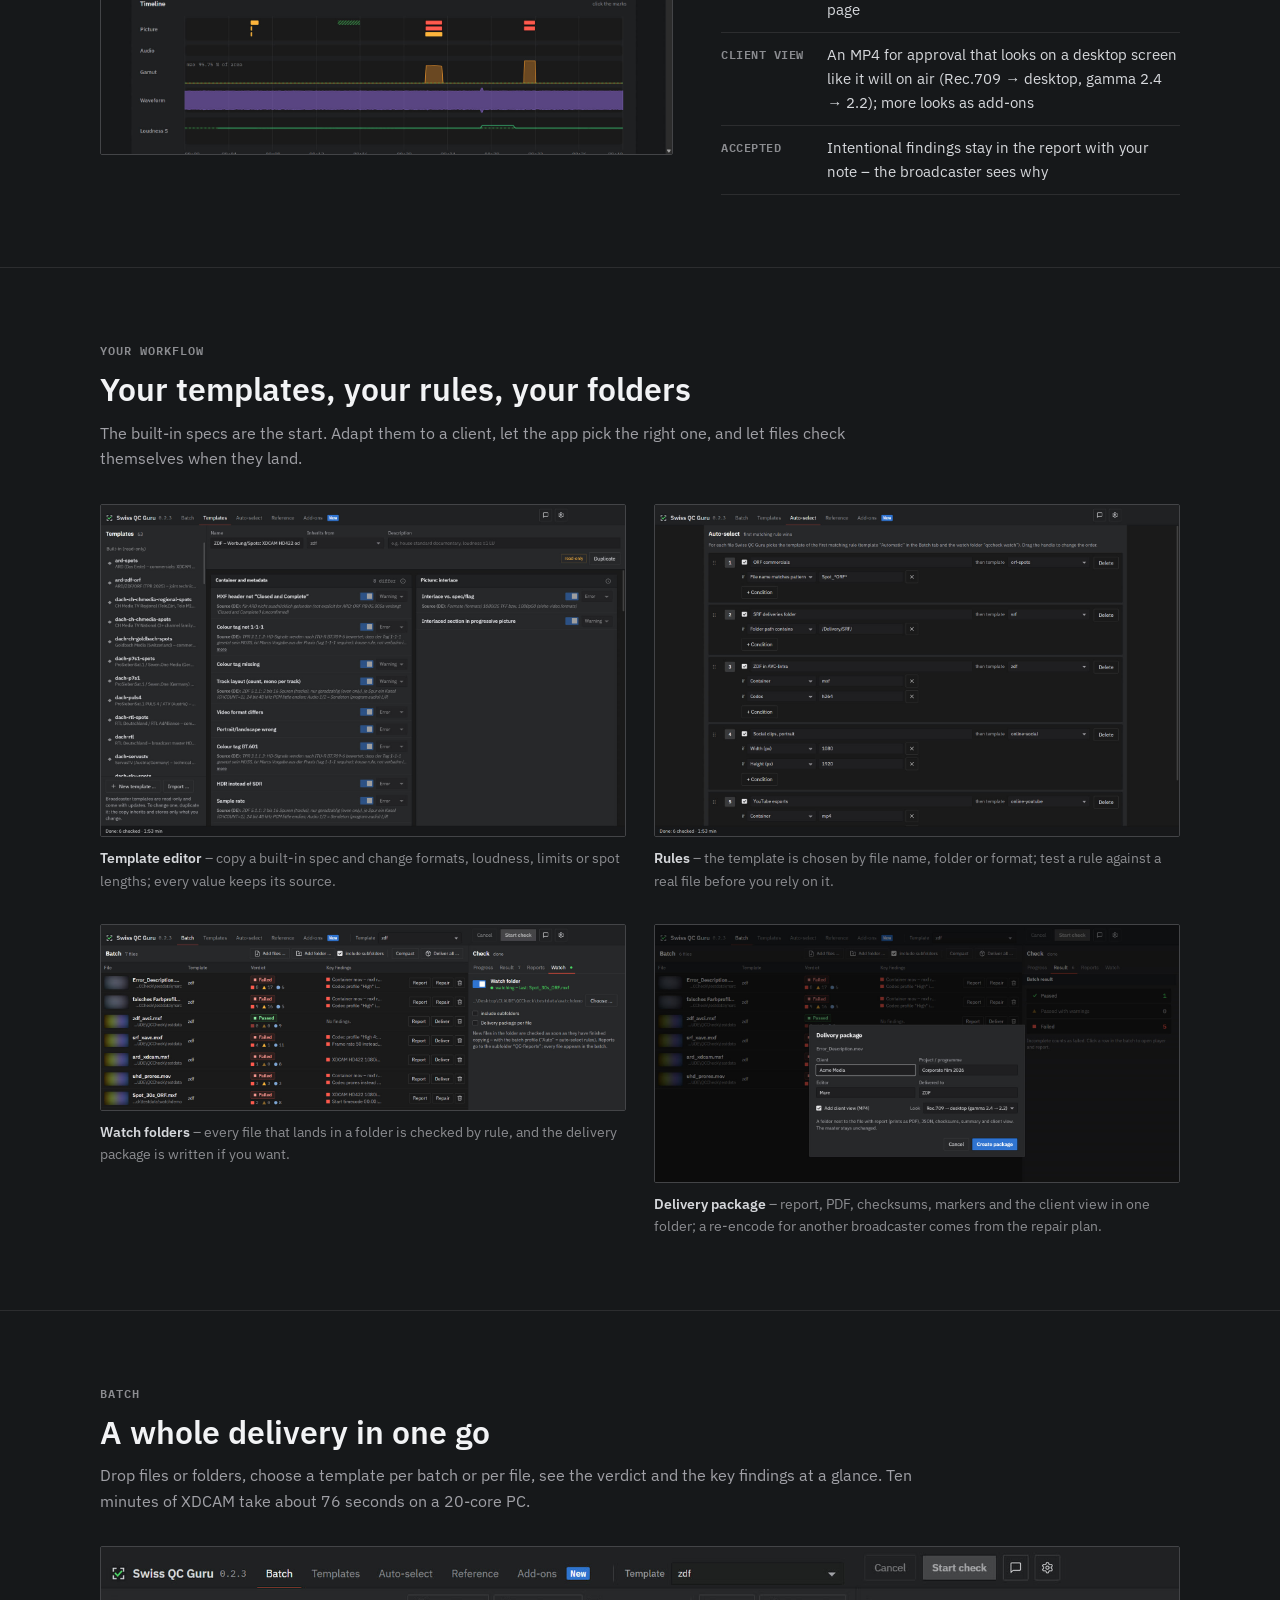
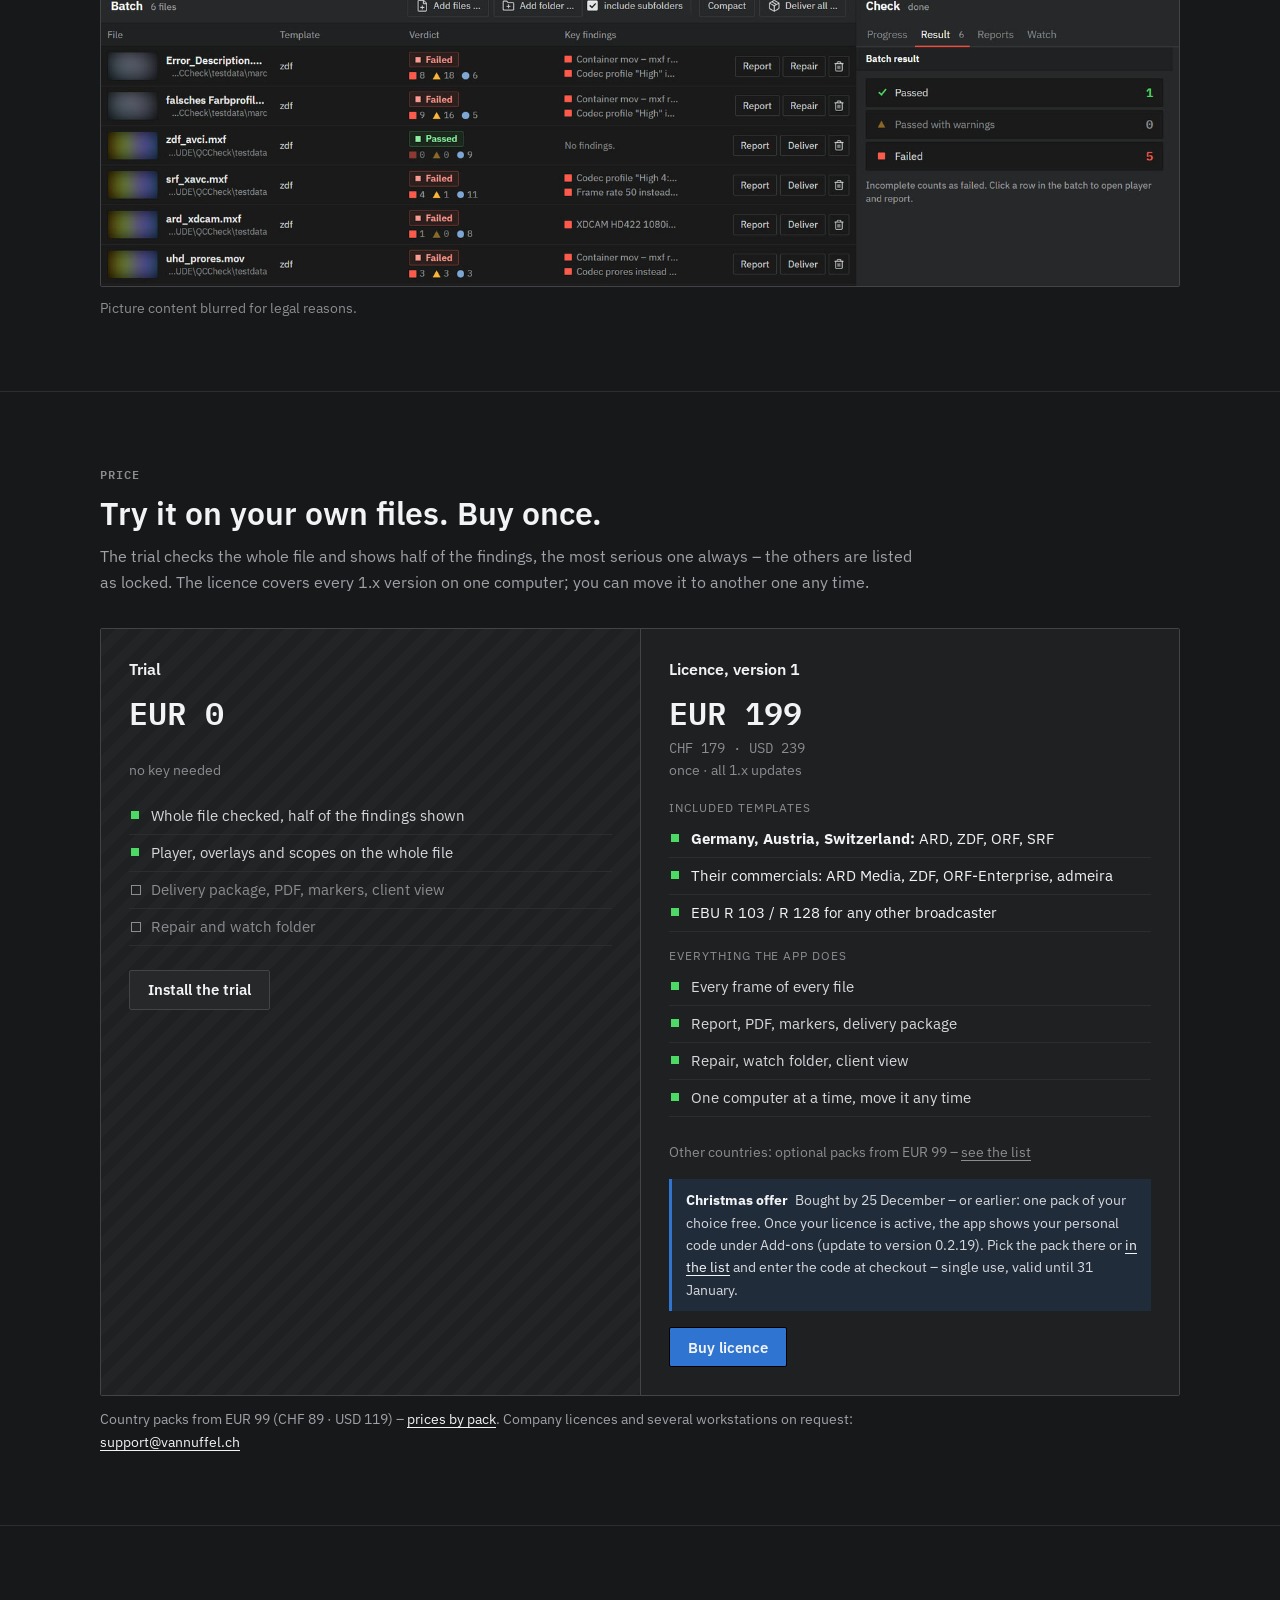
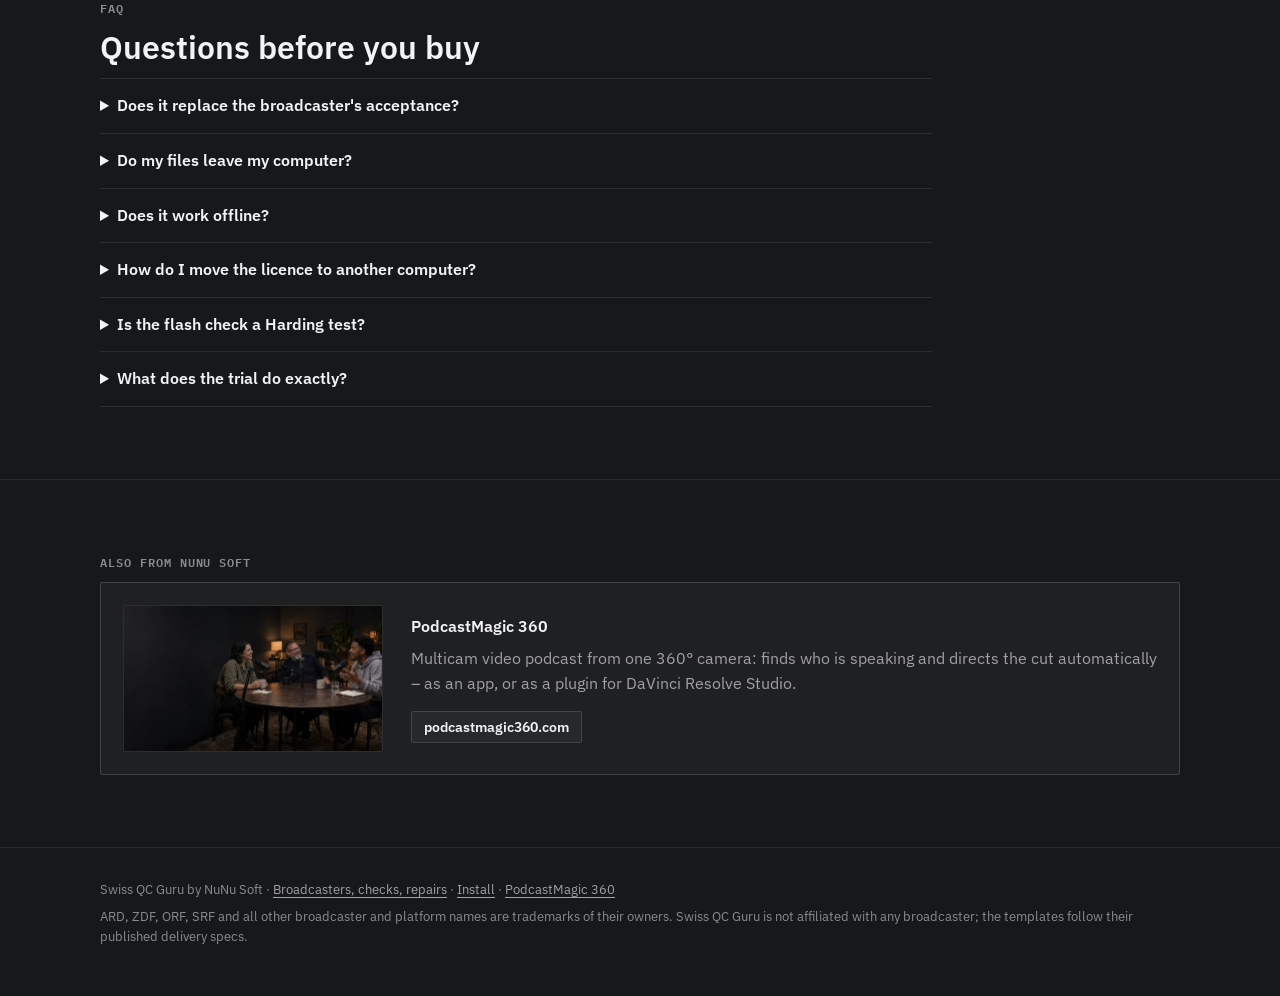
==== commit 273cc886: "Christmas offer: personal single-use code in the app under Add-ons, existing licences included Co-Au" ====
--- a/index.html
+++ b/index.html
@@ -70,7 +70,7 @@
         <a class="btn go" href="install.html"><span lang="en">Download the free trial</span><span lang="de">Kostenlose Demo laden</span></a>
         <a class="btn" href="#price"><span lang="en">EUR 199 once · licence</span><span lang="de">EUR 199 einmalig · Lizenz</span></a>
       </div>
-      <p class="promo" data-until="2026-12-25T23:00:00Z"><span lang="en"><b>Christmas offer</b> Buy the licence by 25 December and get one pack of your choice free – any country, streaming or cinema pack, worth up to EUR 199. <a href="#price">How it works</a></span><span lang="de"><b>Weihnachtsaktion</b> Lizenz bis 25. Dezember kaufen und ein Paket nach Wahl gratis dazu – jedes Länder-, Streaming- oder Kinopaket, im Wert bis EUR 199. <a href="#price">So geht's</a></span></p>
+      <p class="promo" data-until="2026-12-25T23:00:00Z"><span lang="en"><b>Christmas offer</b> Buy the licence by 25 December and get one pack of your choice free – any country, streaming or cinema pack, worth up to EUR 199. Already have a licence? You get one too. <a href="#price">How it works</a></span><span lang="de"><b>Weihnachtsaktion</b> Lizenz bis 25. Dezember kaufen und ein Paket nach Wahl gratis dazu – jedes Länder-, Streaming- oder Kinopaket, im Wert bis EUR 199. Schon eine Lizenz? Sie bekommen auch eines. <a href="#price">So geht's</a></span></p>
       <p class="trial-note"><span lang="en">The trial installs with one line on Windows 10/11 or macOS 12+, needs no account and no key, and checks the whole file – you see half of the findings, the most serious one always.</span><span lang="de">Die Demo installiert sich mit einer Zeile unter Windows 10/11 oder macOS 12+, braucht kein Konto und keinen Schlüssel und prüft die ganze Datei – Sie sehen die Hälfte der Befunde, den schwersten immer.</span></p>
     </div>
     <figure class="hero-shot">
@@ -205,7 +205,7 @@
       </table>
     </div>
     <p class="table-note"><span lang="en">The licence already includes ARD, ZDF, ORF, SRF, their commercials and the EBU templates. Country packs are optional add-ons: EUR 99 (CHF 89 · USD 119) or EUR 149 (CHF 139 · USD 179) per pack, Cinema EUR 199 (CHF 179 · USD 239), Online &amp; Podcast EUR 49 (CHF 45 · USD 59).</span><span lang="de">Die Lizenz enthält bereits ARD, ZDF, ORF, SRF, deren Werbung und die EBU-Vorlagen. Länderpakete sind freiwillige Zusätze: EUR 99 (CHF 89 · USD 119) oder EUR 149 (CHF 139 · USD 179) je Paket, Kino EUR 199 (CHF 179 · USD 239), Online &amp; Podcast EUR 49 (CHF 45 · USD 59).</span></p>
-    <p class="promo" data-until="2026-12-25T23:00:00Z"><span lang="en"><b>Christmas offer</b> Until 25 December one pack comes free with every licence – <a href="#price">details</a>.</span><span lang="de"><b>Weihnachtsaktion</b> Bis 25. Dezember gibt es zu jeder Lizenz ein Paket gratis – <a href="#price">Details</a>.</span></p>
+    <p class="promo" data-until="2026-12-25T23:00:00Z"><span lang="en"><b>Christmas offer</b> Until 25 December one pack comes free with every licence, existing ones included – <a href="#price">details</a>.</span><span lang="de"><b>Weihnachtsaktion</b> Bis 25. Dezember gibt es zu jeder Lizenz ein Paket gratis, auch zu bestehenden – <a href="#price">Details</a>.</span></p>
     <p class="table-note"><span lang="en">Company licences and several workstations on request: <a href="mailto:support@vannuffel.ch?subject=Company%20licence">support@vannuffel.ch</a></span><span lang="de">Firmenlizenzen und mehrere Arbeitsplätze auf Anfrage: <a href="mailto:support@vannuffel.ch?subject=Firmenlizenz">support@vannuffel.ch</a></span></p>
     <p class="table-note"><span lang="en">Your own templates: duplicate a broadcaster, change thresholds and severities, export and share them with your team. Every value shows its source in the reference.</span><span lang="de">Eigene Vorlagen: einen Sender duplizieren, Schwellen und Stufen ändern, exportieren und im Team teilen. Jeder Wert zeigt seine Quelle in der Referenz.</span></p>
     <p class="table-note"><span lang="en">Every template is checked regularly against its published source and updated with the app updates. Your broadcaster or platform is missing? <a href="mailto:support@vannuffel.ch?subject=Delivery%20spec">Send us its delivery spec</a> – we build the template.</span><span lang="de">Jede Vorlage wird regelmässig gegen ihre veröffentlichte Quelle geprüft und mit den App-Updates nachgeführt. Ihr Sender oder Ihre Plattform fehlt? <a href="mailto:support@vannuffel.ch?subject=Pflichtenheft">Schicken Sie uns das Pflichtenheft</a> – wir bauen die Vorlage.</span></p>
@@ -350,7 +350,7 @@
           <li><span lang="en">One computer at a time, move it any time</span><span lang="de">Ein Rechner gleichzeitig, jederzeit umziehbar</span></li>
         </ul>
         <p class="price-note"><span lang="en">Other countries: optional packs from EUR 99 – <a href="#profiles">see the list</a></span><span lang="de">Andere Länder: freiwillige Pakete ab EUR 99 – <a href="#profiles">zur Liste</a></span></p>
-        <p class="promo" data-until="2026-12-25T23:00:00Z"><span lang="en"><b>Christmas offer</b> Bought by 25 December: one pack of your choice free. After checkout, Polar shows you a code (also in your customer portal). Pick the pack in the app under Add-ons or <a href="#profiles">in the list</a> and enter the code at checkout – valid until 31 January.</span><span lang="de"><b>Weihnachtsaktion</b> Bis 25. Dezember gekauft: ein Paket nach Wahl gratis. Nach dem Kauf zeigt Polar einen Code (auch im Kundenportal). Paket in der App unter Zusätze oder <a href="#profiles">in der Liste</a> wählen und den Code beim Bezahlen eingeben – gültig bis 31. Januar.</span></p>
+        <p class="promo" data-until="2026-12-25T23:00:00Z"><span lang="en"><b>Christmas offer</b> Bought by 25 December – or earlier: one pack of your choice free. Once your licence is active, the app shows your personal code under Add-ons (update to version 0.2.19). Pick the pack there or <a href="#profiles">in the list</a> and enter the code at checkout – single use, valid until 31 January.</span><span lang="de"><b>Weihnachtsaktion</b> Bis 25. Dezember gekauft – oder schon früher: ein Paket nach Wahl gratis. Mit aktiver Lizenz zeigt die App Ihren persönlichen Code unter Add-ons (Update auf Version 0.2.19). Paket dort oder <a href="#profiles">in der Liste</a> wählen und den Code beim Bezahlen eingeben – einmal einlösbar, gültig bis 31. Januar.</span></p>
         <a class="btn go" href="https://buy.polar.sh/polar_cl_XA8YTzTnj9Zp6nyFRM60pPS3jcnzJm0ZEHHl921ZFtC" rel="noopener"><span lang="en">Buy licence</span><span lang="de">Lizenz kaufen</span></a>
       </div>
     </div>
